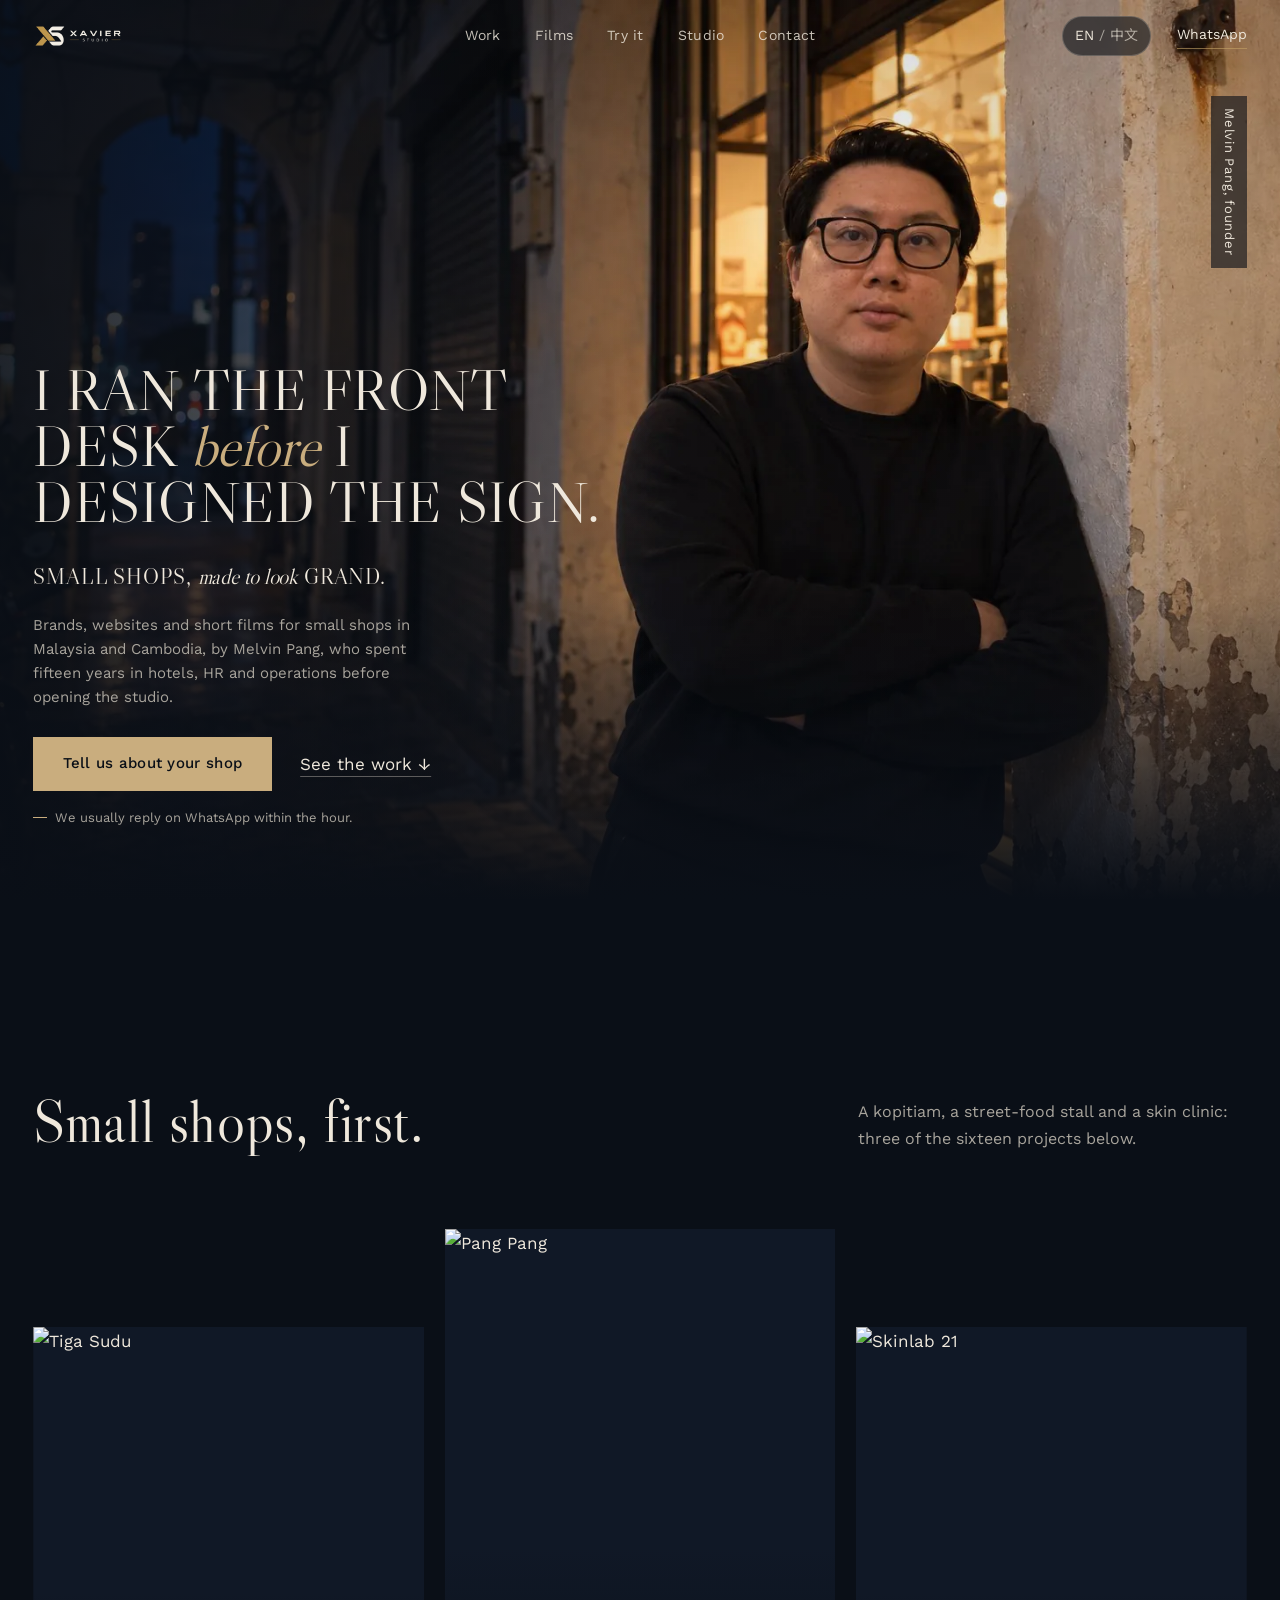
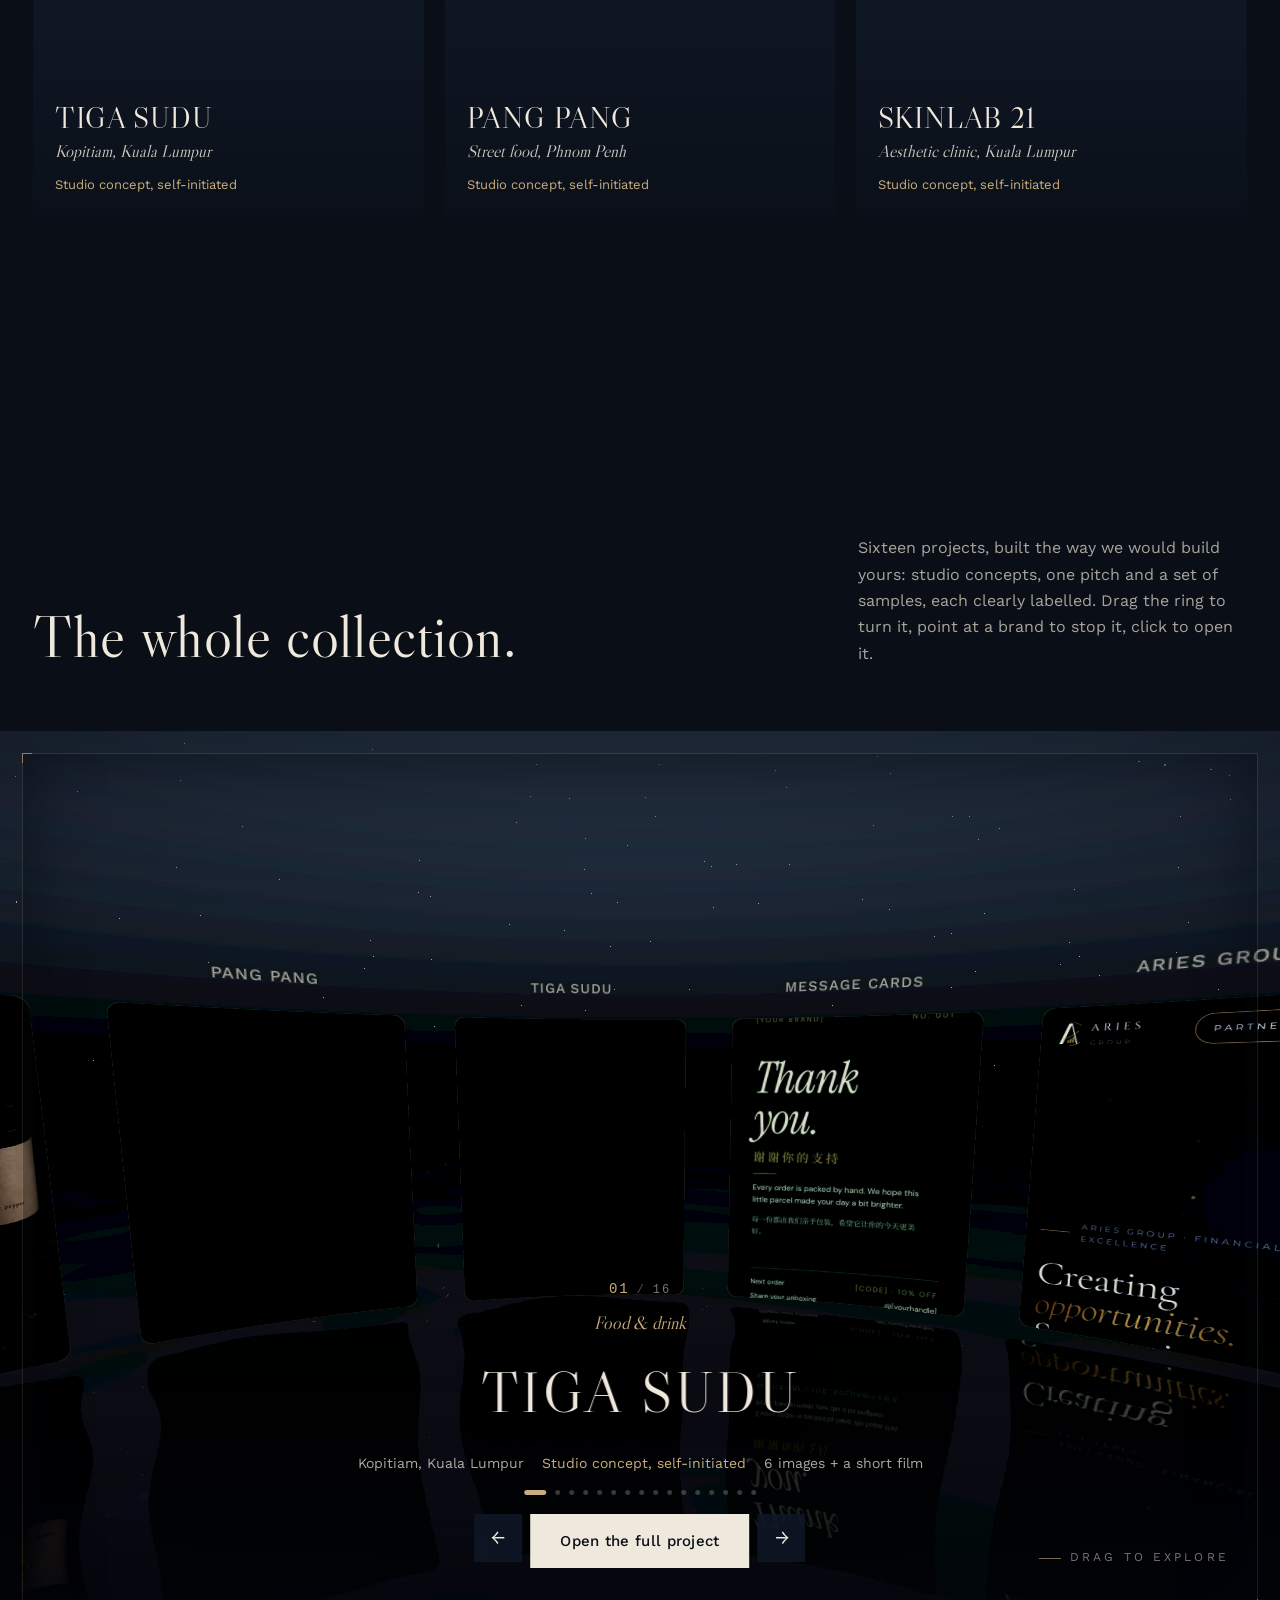
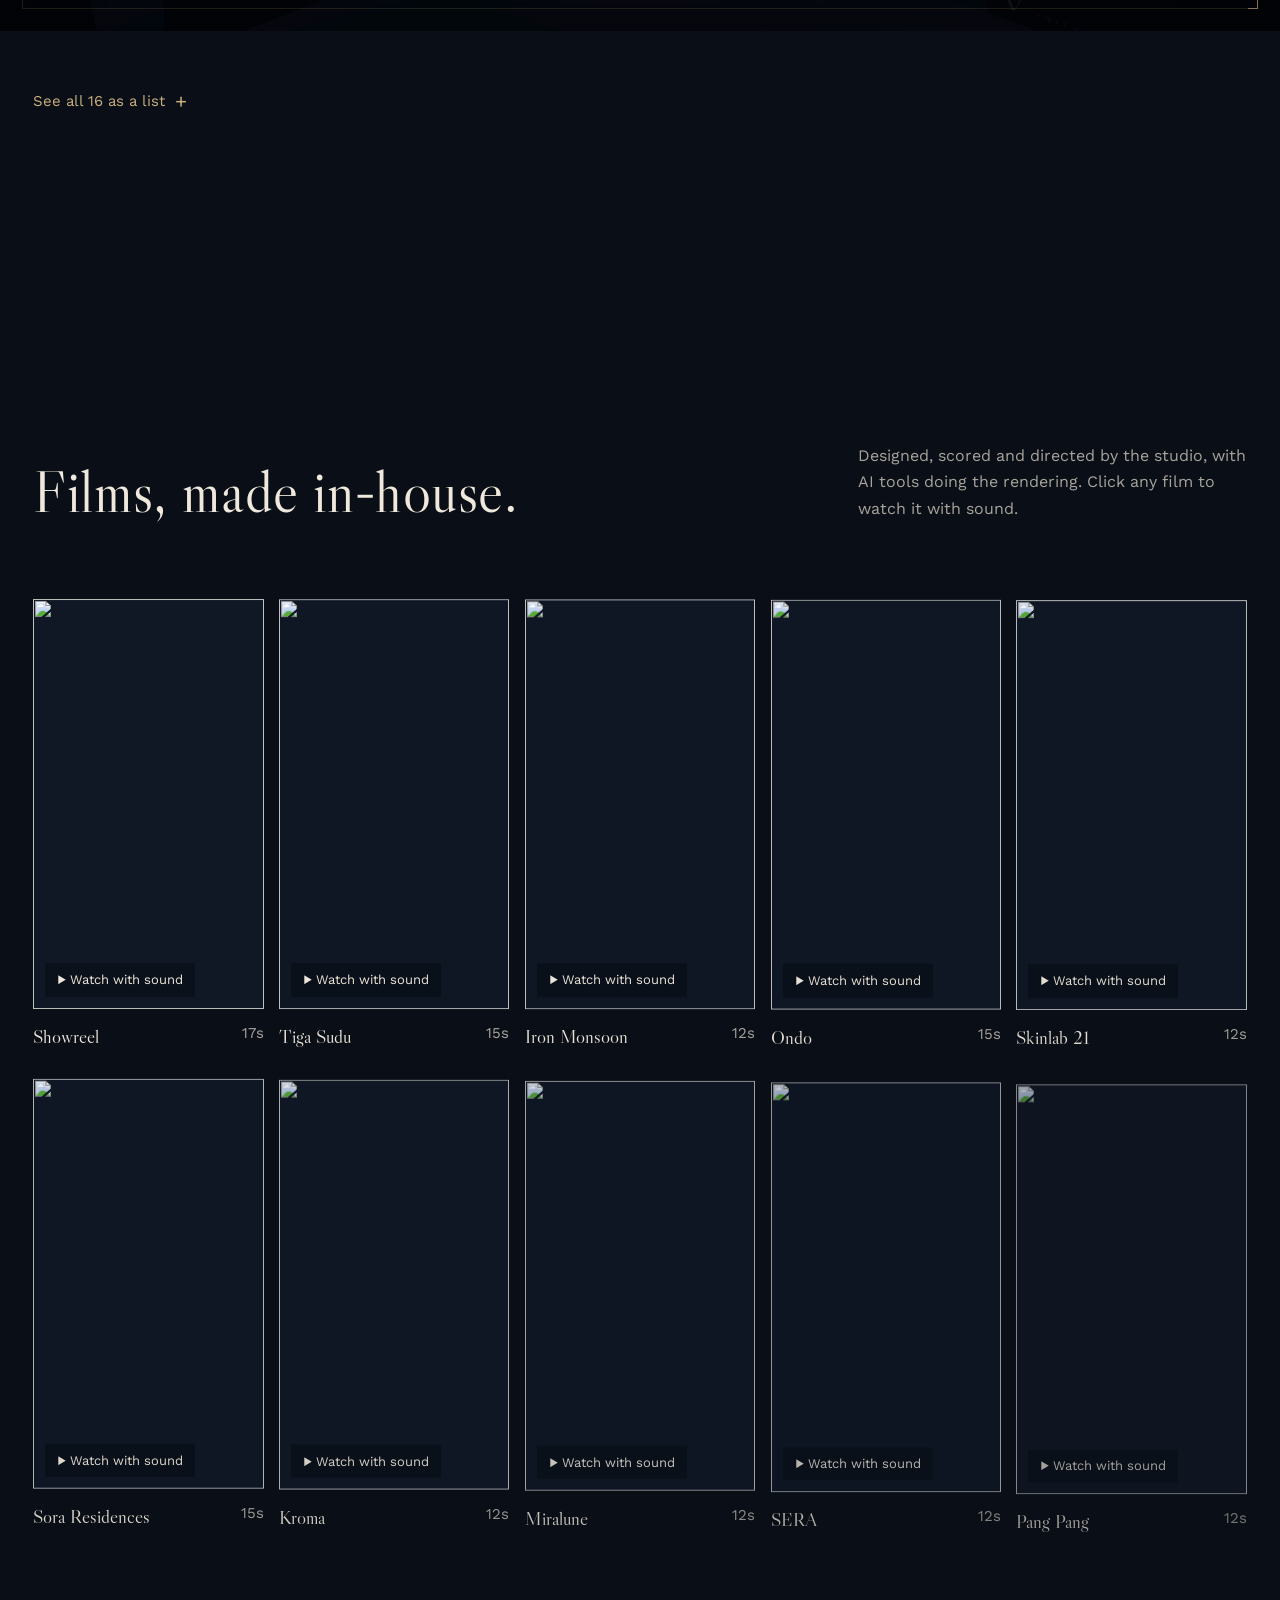
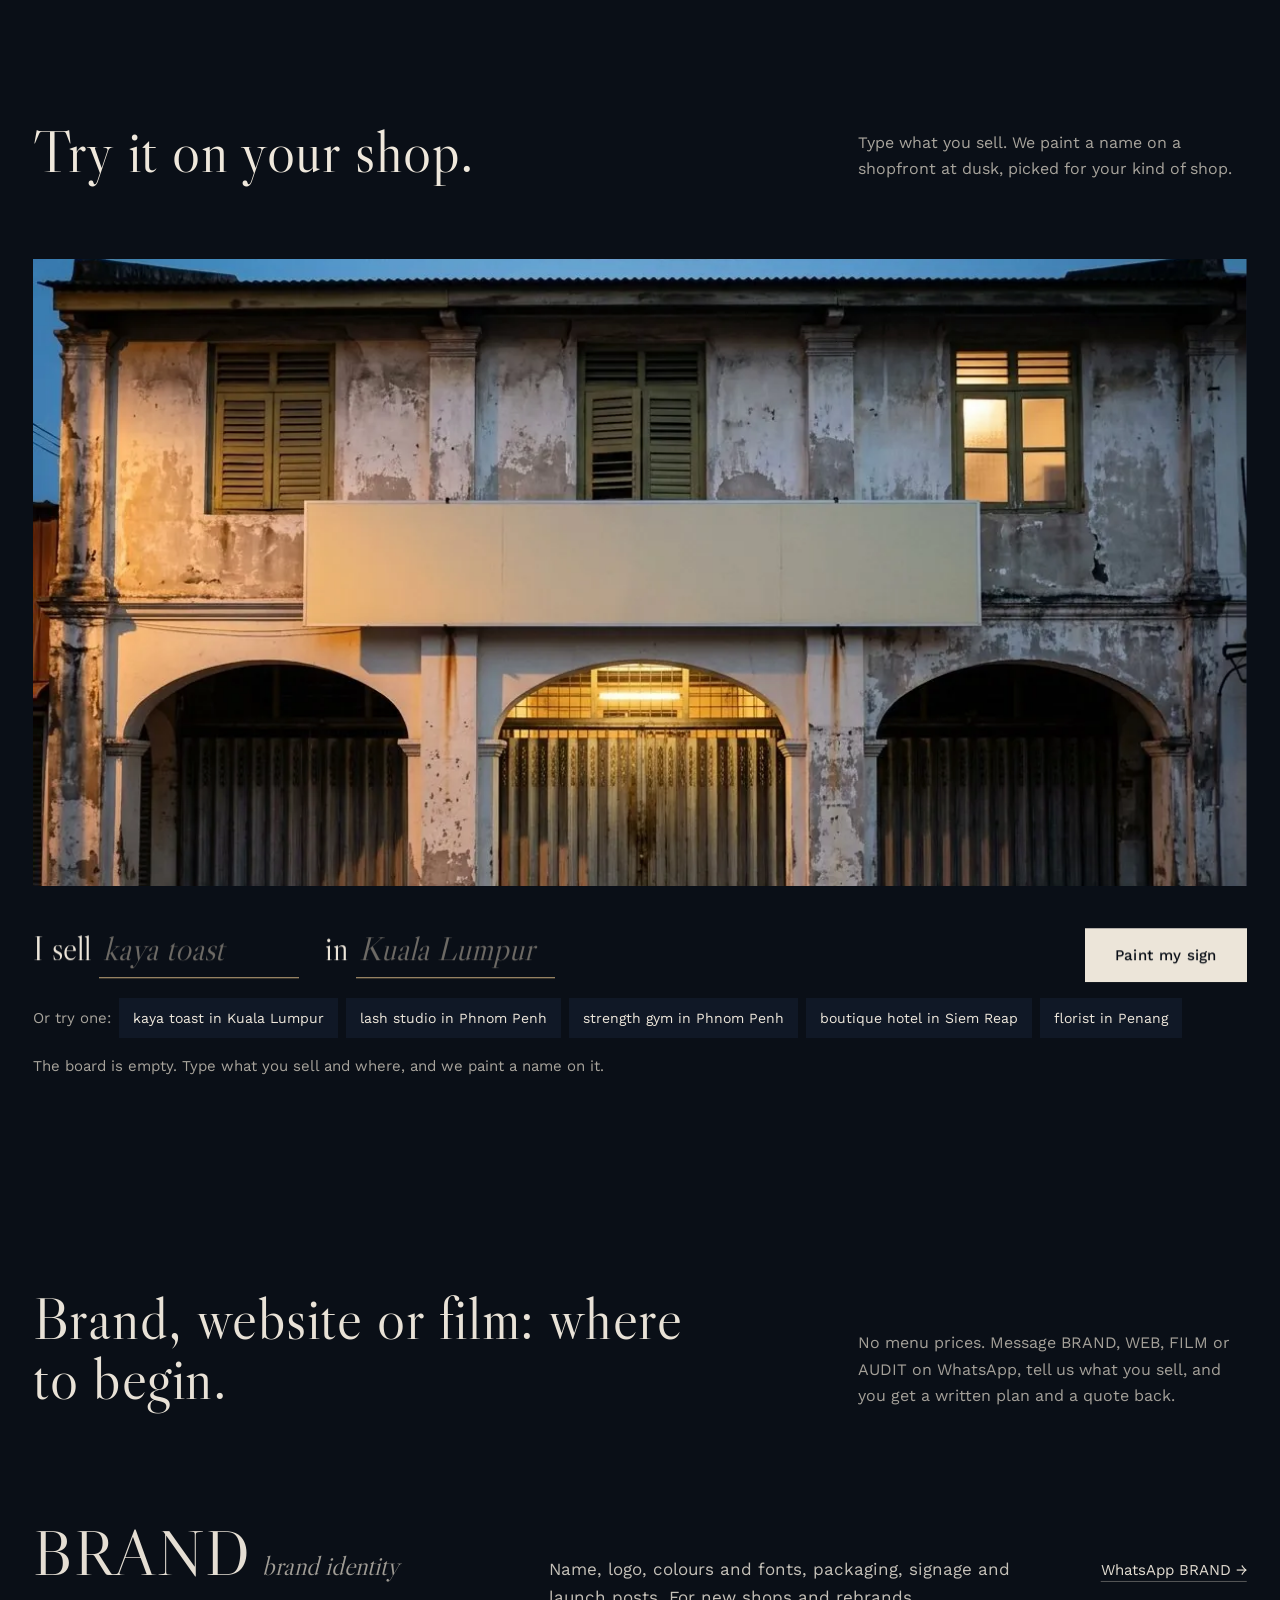
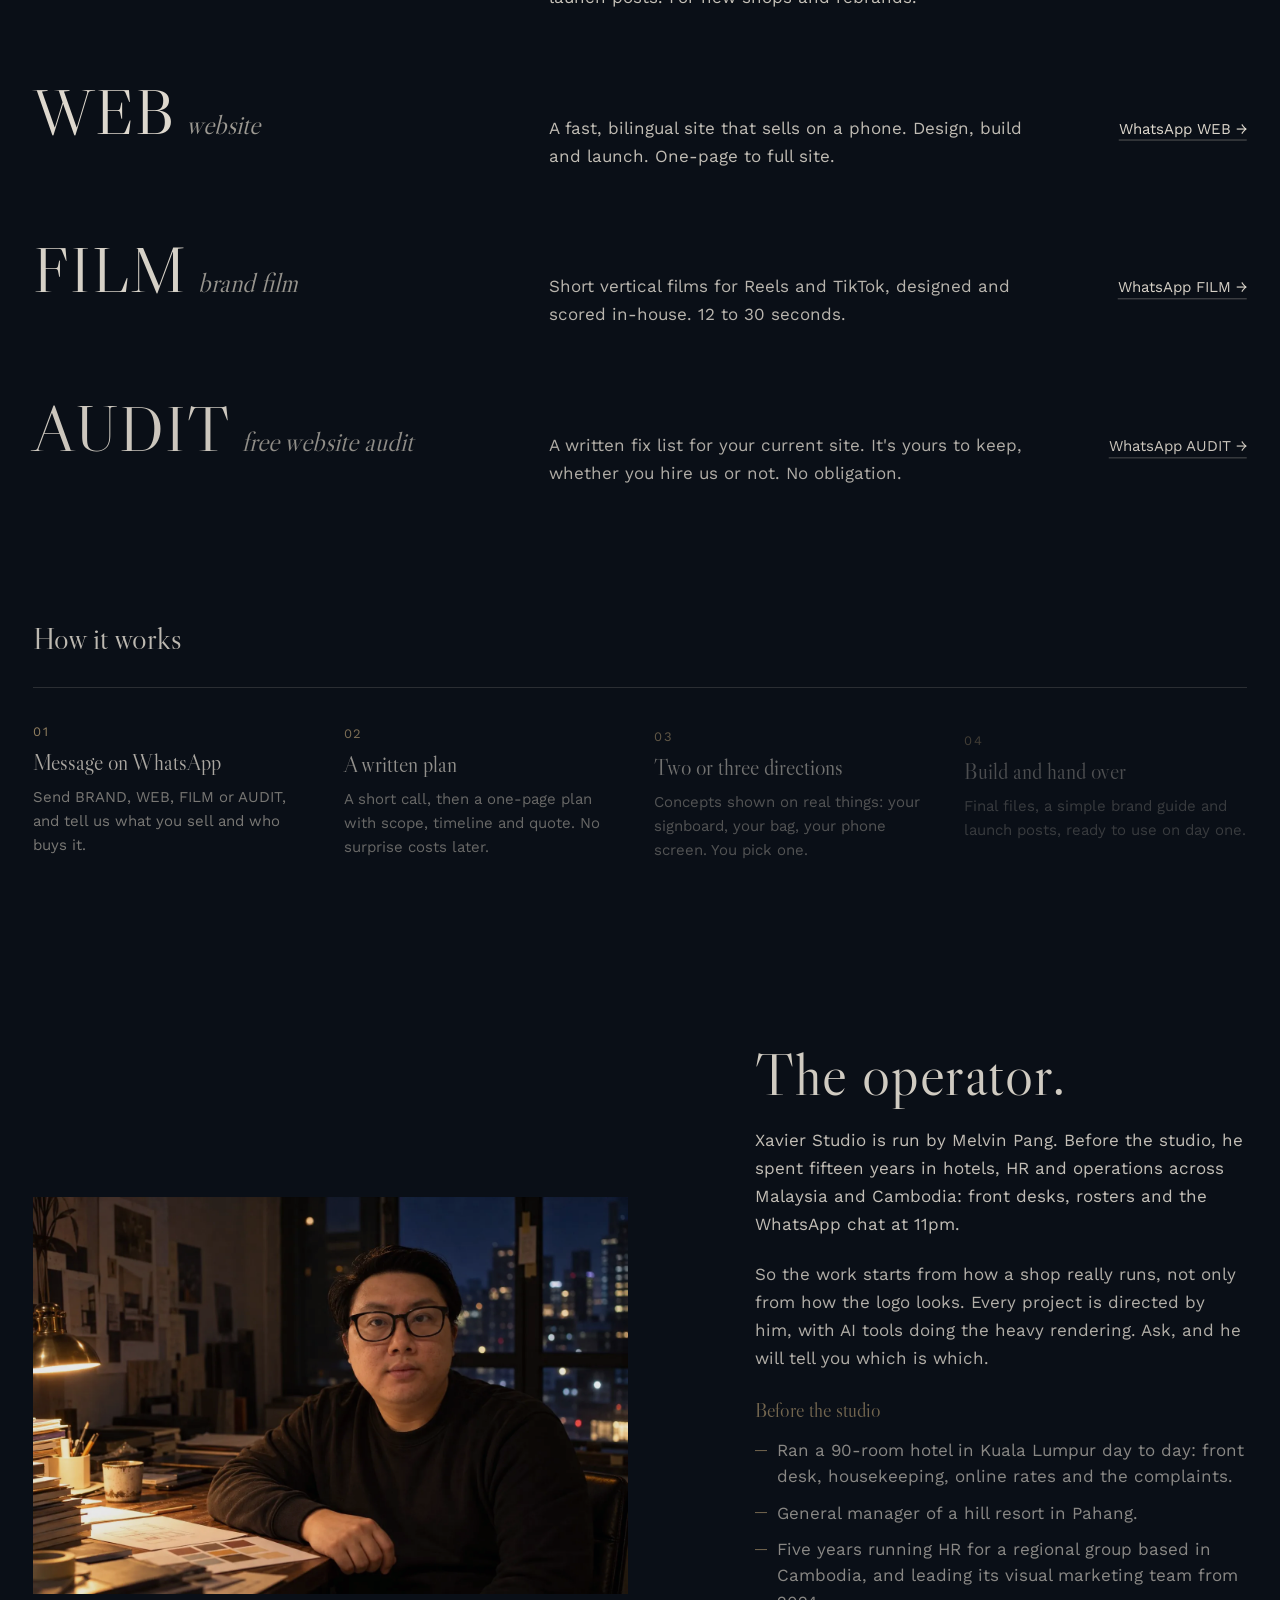
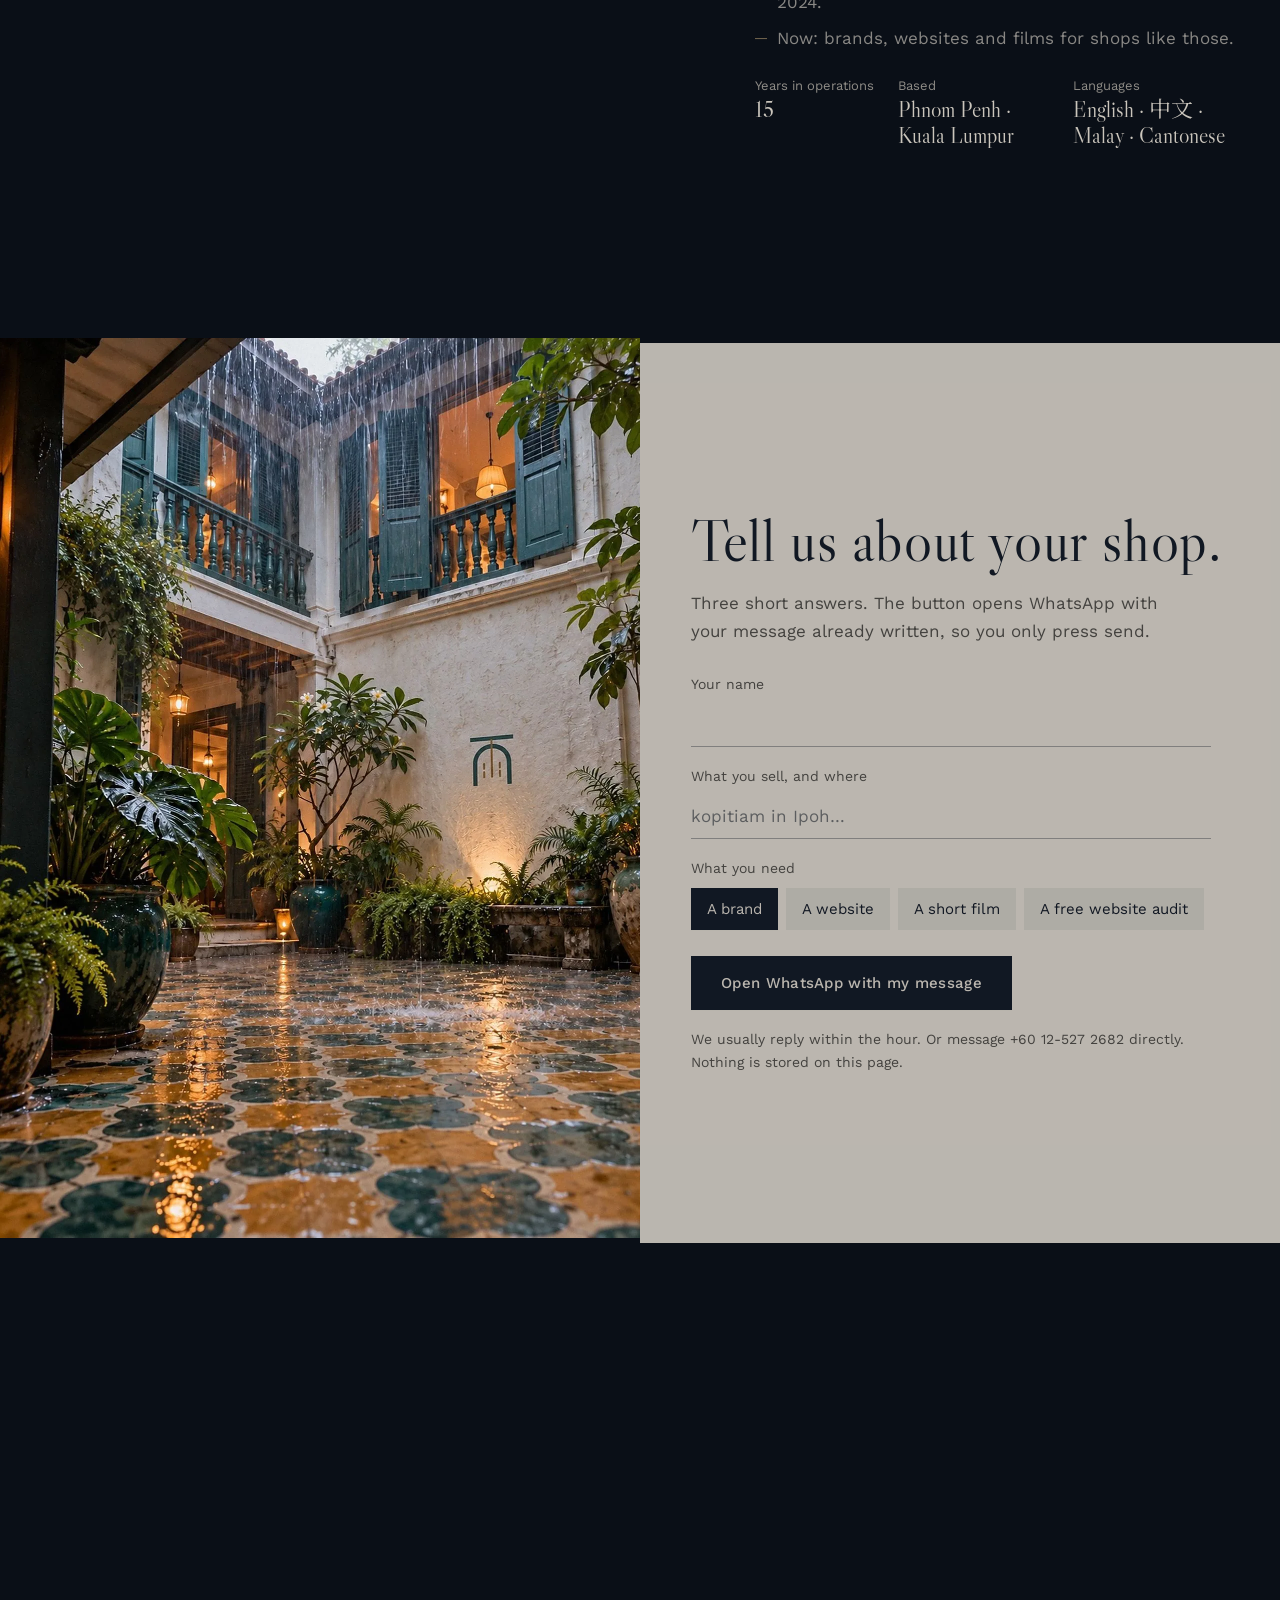
==== index.html @ b7db2dc1 "Site: pages, scripts, icons, plates, first 8 projects" ====
<!doctype html>
<html lang="en">
<head>
<meta charset="utf-8">
<meta name="viewport" content="width=device-width, initial-scale=1, viewport-fit=cover">
<title>Xavier Studio · Small-shop branding, KL &amp; Phnom Penh</title>
<meta name="description" content="Brands, websites and short films for small shops in Kuala Lumpur and Phnom Penh. English and 中文. WhatsApp us for a written plan and quote.">
<link rel="canonical" href="https://xavier-studio.github.io/">
<meta property="og:type" content="website">
<meta property="og:url" content="https://xavier-studio.github.io/">
<meta property="og:site_name" content="Xavier Studio">
<meta property="og:locale" content="en_GB">
<meta property="og:locale:alternate" content="zh_CN">
<meta property="og:title" content="Xavier Studio · Small shops, made to look grand">
<meta property="og:description" content="Brands, websites and short films for small shops in Malaysia and Cambodia. 为马来西亚和柬埔寨小店做品牌、网站和短片。">
<meta property="og:image" content="https://xavier-studio.github.io/assets/og.jpg">
<meta property="og:image:width" content="1200">
<meta property="og:image:height" content="630">
<meta property="og:image:alt" content="Melvin Pang at a shophouse at dusk: I ran the front desk before I designed the sign.">
<meta name="twitter:card" content="summary_large_image">
<meta name="twitter:title" content="Xavier Studio · Small shops, made to look grand">
<meta name="twitter:description" content="Brands, websites and short films for small shops in Malaysia and Cambodia. 为马来西亚和柬埔寨小店做品牌、网站和短片。">
<meta name="twitter:image" content="https://xavier-studio.github.io/assets/og.jpg">
<meta name="theme-color" content="#0A0F17">
<link rel="icon" type="image/png" sizes="32x32" href="assets/favicon-32.png">
<link rel="icon" type="image/png" sizes="192x192" href="assets/icon-192.png">
<link rel="apple-touch-icon" href="assets/apple-touch-icon.png">
<link rel="manifest" href="site.webmanifest">
<script type="application/ld+json">{"@context":"https://schema.org","@type":"ProfessionalService","name":"Xavier Studio","url":"https://xavier-studio.github.io/","image":"https://xavier-studio.github.io/assets/og.jpg","logo":"https://xavier-studio.github.io/assets/icon-512.png","description":"Brands, websites and short films for small shops in Malaysia and Cambodia.","telephone":"+60125272682","address":{"@type":"PostalAddress","addressLocality":"Phnom Penh","addressCountry":"KH"},"areaServed":[{"@type":"City","name":"Kuala Lumpur"},{"@type":"City","name":"Phnom Penh"},{"@type":"Country","name":"Malaysia"},{"@type":"Country","name":"Cambodia"}],"founder":{"@type":"Person","name":"Melvin Pang"},"contactPoint":{"@type":"ContactPoint","contactType":"sales","telephone":"+60125272682","url":"https://wa.me/60125272682","availableLanguage":["en","zh-Hans","ms","yue"]},"knowsAbout":["Brand identity","Website design","Brand films"]}</script>
<link rel="preconnect" href="https://fonts.googleapis.com"><link rel="preconnect" href="https://fonts.gstatic.com" crossorigin>
<link href="https://fonts.googleapis.com/css2?family=Libre+Caslon+Display:ital@0;1&family=Work+Sans:wght@400;500;600&family=Noto+Serif+SC:wght@500;600&family=Noto+Sans+SC:wght@400;500&display=swap" rel="stylesheet">
<link rel="stylesheet" href="site.css">
</head>
<body>

<header class="nav" id="nav">
  <a class="nav__logo" href="#top"><img src="assets/xs-horizontal-300.png" srcset="assets/xs-horizontal-300.png 300w, assets/xs-horizontal-600.png 600w" sizes="150px" alt="Xavier Studio" width="150" height="40"></a>
  <nav class="nav__links" aria-label="Main">
    <a href="#index" data-t="nav.work">Work</a><a href="#films" data-t="nav.films">Films</a><a href="#try" data-t="nav.try">Try it</a><a href="#studio" data-t="nav.studio">Studio</a><a href="#contact" data-t="nav.contact">Contact</a>
  </nav>
  <div class="nav__r"><button class="lang" id="lang" type="button" aria-label="EN / 中文: switch language, 切换语言"><span data-l="en">EN</span> / <span data-l="zh">中文</span></button><a class="nav__wa" href="https://wa.me/60125272682?text=BRAND" target="_blank" rel="noopener">WhatsApp</a><button class="nav__menu" id="menu" type="button" aria-expanded="false" aria-controls="mnav"><i aria-hidden="true"></i><span data-t="nav.menu">Menu</span></button></div>
</header>

<!-- phones: section menu -->
<div class="mnav" id="mnav" hidden>
  <nav class="mnav__in" aria-label="Sections">
  <div class="mnav__links">
    <a href="#index" data-t="nav.work">Work</a><a href="#films" data-t="nav.films">Films</a><a href="#try" data-t="nav.try">Try it</a><a href="#services" data-t="nav.services">Services</a><a href="#studio" data-t="nav.studio">Studio</a><a href="#contact" data-t="nav.contact">Contact</a>
  </div>
  <div class="mnav__foot"><a class="btn" href="https://wa.me/60125272682?text=BRAND" target="_blank" rel="noopener" data-t="nav.wa">Message on WhatsApp</a><p class="mnav__reply" data-t="c.reply">We usually reply on WhatsApp within the hour.</p></div>
  </nav>
</div>

<main class="page" id="page">
<!-- HERO -->
<section class="hero" id="top">
  <figure class="hero__portrait"><img src="assets/founder-night.webp" alt="Melvin Pang under a shophouse five-foot way at dusk" width="1536" height="1024" fetchpriority="high"></figure>
  <div class="hero__text">
    <h1 class="hero__h" data-th="hero.h">I RAN THE FRONT DESK <em>before</em> I DESIGNED THE SIGN.</h1>
    <p class="hero__sub" data-th="hero.sub">SMALL SHOPS, <em>made to look</em> GRAND.</p>
    <p class="hero__body" data-t="hero.body">Brands, websites and short films for small shops in Malaysia and Cambodia, by Melvin Pang, who spent fifteen years in hotels, HR and operations before opening the studio.</p>
    <div class="hero__act"><a class="btn" href="#contact" data-t="hero.cta">Tell us about your shop</a><a class="tl" href="#index" data-t="hero.work">See the work ↓</a></div>
    <p class="hero__reply" data-t="c.reply">We usually reply on WhatsApp within the hour.</p>
  </div>
  <p class="hero__cap" data-t="hero.cap">Melvin Pang, founder</p>
</section>

<!-- THREE OF SIXTEEN -->
<section class="three" id="three">
  <div class="sechead rv"><h2 class="h2" data-th="three.h">Small shops, first.</h2><p data-t="three.p">A kopitiam, a street-food stall and a skin clinic: three of the sixteen projects below.</p></div>
  <div class="three__row" id="three-row"></div>
</section>

<!-- THE INDEX -->
<section class="index" id="index">
  <div class="index__head"><h2 class="h2 rv" data-th="index.h">The whole collection.</h2><p class="rv" data-t="index.p">Sixteen projects, built the way we would build yours: studio concepts, one pitch and a set of samples, each clearly labelled. Drag the ring to turn it, point at a brand to stop it, click to open it.</p></div>
  <div class="hall" id="hall" tabindex="0" role="region" aria-roledescription="carousel" aria-label="The collection: a turning ring of all 16 brands. Drag to turn it, use the arrow keys, or open the list below.">
    <canvas id="hall-c"></canvas>
    <div class="hud">
      <div class="vignette"></div>
      <div class="frame"></div>
      <div class="focus" aria-live="polite">
        <div class="counter"><span class="num" id="focus-num">01</span><i>/</i><span class="total" id="focus-total">16</span></div>
        <div class="grp" id="focus-grp"></div>
        <div class="name" id="focus-name"></div>
        <div class="meta" id="focus-meta"></div>
        <div class="dots" id="focus-dots"></div>
        <div class="ctl"><button type="button" class="sq" id="f-prev" aria-label="Previous brand">&larr;</button><button type="button" class="btn" id="f-open" data-t="hall.open">Open the full project</button><button type="button" class="sq" id="f-next" aria-label="Next brand">&rarr;</button></div>
      </div>
      <div class="hint" data-t="hall.hint">Drag to explore</div>
      <div class="paused" data-t="hall.paused">Paused</div>
    </div>
  </div>
  <details class="index__list" id="index-list">
    <summary data-t="hall.list">See all 16 as a list</summary>
    <div class="index__body">
      <ol class="rows" id="rows"><li><a class="row" href="#tiga-sudu" data-i="0"><span class="row__no">01</span><span class="row__name">Tiga Sudu</span><span class="row__sector">Kopitiam, Kuala Lumpur</span><span class="row__label">Studio concept, self-initiated</span></a></li><li><a class="row" href="#pang-pang" data-i="1"><span class="row__no">02</span><span class="row__name">Pang Pang</span><span class="row__sector">Street food, Phnom Penh</span><span class="row__label">Studio concept, self-initiated</span></a></li><li><a class="row" href="#black-lot" data-i="2"><span class="row__no">03</span><span class="row__name">Black Lot</span><span class="row__sector">Kampot pepper, Cambodia</span><span class="row__label">Studio concept, self-initiated</span></a></li><li><a class="row" href="#skinlab-21" data-i="3"><span class="row__no">04</span><span class="row__name">Skinlab 21</span><span class="row__sector">Aesthetic clinic, Kuala Lumpur</span><span class="row__label">Studio concept, self-initiated</span></a></li><li><a class="row" href="#molar-co" data-i="4"><span class="row__no">05</span><span class="row__name">Molar &amp; Co.</span><span class="row__sector">Family dental clinic, Petaling Jaya</span><span class="row__label">Studio concept, self-initiated</span></a></li><li><a class="row" href="#miralune" data-i="5"><span class="row__no">06</span><span class="row__name">Miralune</span><span class="row__sector">Skincare, night ritual</span><span class="row__label">Studio concept, self-initiated</span></a></li><li><a class="row" href="#sera" data-i="6"><span class="row__no">07</span><span class="row__name">SERA</span><span class="row__sector">Sheet-mask skincare, Indonesia</span><span class="row__label">Studio concept, self-initiated</span></a></li><li><a class="row" href="#sora-residences" data-i="7"><span class="row__no">08</span><span class="row__name">Sora Residences</span><span class="row__sector">Residential tower, Phnom Penh</span><span class="row__label">Studio concept, self-initiated</span></a></li><li><a class="row" href="#rumah-hujan" data-i="8"><span class="row__no">09</span><span class="row__name">Rumah Hujan</span><span class="row__sector">Heritage hotel, Ipoh</span><span class="row__label">Studio concept, self-initiated</span></a></li><li><a class="row" href="#ondo" data-i="9"><span class="row__no">10</span><span class="row__name">Ondo</span><span class="row__sector">Bathhouse, Siem Reap</span><span class="row__label">Studio concept, self-initiated</span></a></li><li><a class="row" href="#shophouse-88" data-i="10"><span class="row__no">11</span><span class="row__name">Shophouse 88</span><span class="row__sector">Co-working, George Town, Penang</span><span class="row__label">Studio concept, self-initiated</span></a></li><li><a class="row" href="#iron-monsoon" data-i="11"><span class="row__no">12</span><span class="row__name">Iron Monsoon</span><span class="row__sector">Strength gym, Phnom Penh</span><span class="row__label">Studio concept, self-initiated</span></a></li><li><a class="row" href="#kroma" data-i="12"><span class="row__no">13</span><span class="row__name">Kroma</span><span class="row__sector">Fashion label, Phnom Penh</span><span class="row__label">Studio concept, self-initiated</span></a></li><li><a class="row" href="#waggle-co" data-i="13"><span class="row__no">14</span><span class="row__name">Waggle &amp; Co.</span><span class="row__sector">Pet grooming &amp; treats, Kuala Lumpur</span><span class="row__label">Studio concept, self-initiated</span></a></li><li><a class="row" href="#aries-group" data-i="14"><span class="row__no">15</span><span class="row__name">Aries Group</span><span class="row__sector">Website, funding &amp; NGO group</span><span class="row__label">Pitch concept, not commissioned</span></a></li><li><a class="row" href="#message-cards" data-i="15"><span class="row__no">16</span><span class="row__name">Message cards</span><span class="row__sector">Print, bilingual 4R cards</span><span class="row__label">Studio samples</span></a></li></ol>
      <div class="travel" id="travel" aria-hidden="true"><img src="assets/work/tiga-sudu/cover.webp" alt="" id="travel-img" width="800" height="1000" loading="lazy"></div>
    </div>
  </details>
</section>

<!-- FILMS -->
<section class="films" id="films">
  <div class="sechead rv"><h2 class="h2" data-th="films.h">Films, made in‑house.</h2><p data-t="films.p">Designed, scored and directed by the studio, with AI tools doing the rendering. Click any film to watch it with sound.</p></div>
  <div class="reel" id="reel"></div>
</section>

<!-- TRY IT -->
<section class="try" id="try">
  <div class="sechead rv"><h2 class="h2" data-th="try.h">Try it on your shop.</h2><p data-t="try.p">Type what you sell. We paint a name on a shopfront at dusk, picked for your kind of shop.</p></div>
  <figure class="try__stage rv" id="stage"></figure>
  <form class="try__form rv" id="tryform" autocomplete="off">
    <label><span data-t="try.s1">I sell</span> <input id="what" maxlength="40"></label>
    <label><span data-t="try.s2">in</span> <input id="where" maxlength="28"></label>
    <button class="btn" type="submit" data-t="try.btn">Paint my sign</button>
  </form>
  <p class="try__ex" id="tryex"></p>
  <p class="try__note" id="trynote"></p>
  <p class="try__as" id="tryas" hidden></p>
  <p class="try__send"><a class="btn" id="trywa" href="https://wa.me/60125272682?text=BRAND" target="_blank" rel="noopener" hidden>Send this sketch to Melvin on WhatsApp</a></p>
</section>

<!-- SERVICES -->
<section class="services" id="services">
  <div class="sechead rv"><h2 class="h2" data-th="svc.h">Brand, website or film: where to begin.</h2><p data-t="svc.p">No menu prices. Message BRAND, WEB, FILM or AUDIT on WhatsApp, tell us what you sell, and you get a written plan and a quote back.</p></div>
  <ol class="svc" id="svc"><li><span class="svc__k">BRAND<em>brand identity</em></span><span class="svc__d">Name, logo, colours and fonts, packaging, signage and launch posts. For new shops and rebrands.</span><a class="svc__a tl" href="https://wa.me/60125272682?text=BRAND" target="_blank" rel="noopener">WhatsApp BRAND →</a></li><li><span class="svc__k">WEB<em>website</em></span><span class="svc__d">A fast, bilingual site that sells on a phone. Design, build and launch. One-page to full site.</span><a class="svc__a tl" href="https://wa.me/60125272682?text=WEB" target="_blank" rel="noopener">WhatsApp WEB →</a></li><li><span class="svc__k">FILM<em>brand film</em></span><span class="svc__d">Short vertical films for Reels and TikTok, designed and scored in-house. 12 to 30 seconds.</span><a class="svc__a tl" href="https://wa.me/60125272682?text=FILM" target="_blank" rel="noopener">WhatsApp FILM →</a></li><li><span class="svc__k">AUDIT<em>free website audit</em></span><span class="svc__d">A written fix list for your current site. It's yours to keep, whether you hire us or not. No obligation.</span><a class="svc__a tl" href="https://wa.me/60125272682?text=AUDIT" target="_blank" rel="noopener">WhatsApp AUDIT →</a></li></ol>
  <div class="how"><h3 class="how__h rv" data-t="svc.how">How it works</h3><ol class="how__steps" id="how"><li><span class="how__n">01</span><b>Message on WhatsApp</b><span>Send BRAND, WEB, FILM or AUDIT, and tell us what you sell and who buys it.</span></li><li><span class="how__n">02</span><b>A written plan</b><span>A short call, then a one-page plan with scope, timeline and quote. No surprise costs later.</span></li><li><span class="how__n">03</span><b>Two or three directions</b><span>Concepts shown on real things: your signboard, your bag, your phone screen. You pick one.</span></li><li><span class="how__n">04</span><b>Build and hand over</b><span>Final files, a simple brand guide and launch posts, ready to use on day one.</span></li></ol></div>
</section>

<!-- STUDIO -->
<section class="studio" id="studio">
  <figure class="studio__img rv"><img src="assets/founder-studio.webp" alt="Melvin Pang at his desk at night, with sign sketches and colour swatches" width="1536" height="1024" loading="lazy"></figure>
  <div class="studio__text">
    <h2 class="h2 rv" data-th="studio.h">The operator.</h2>
    <p class="rv" data-t="studio.p1">Xavier Studio is run by Melvin Pang. Before the studio, he spent fifteen years in hotels, HR and operations across Malaysia and Cambodia: front desks, rosters and the WhatsApp chat at 11pm.</p>
    <p class="rv" data-t="studio.p2">So the work starts from how a shop really runs, not only from how the logo looks. Every project is directed by him, with AI tools doing the heavy rendering. Ask, and he will tell you which is which.</p>
    <div class="about rv"><p class="about__h" data-t="studio.bh">Before the studio</p><ul class="about__list"><li data-t="studio.b1">Ran a 90-room hotel in Kuala Lumpur day to day: front desk, housekeeping, online rates and the complaints.</li><li data-t="studio.b2">General manager of a hill resort in Pahang.</li><li data-t="studio.b3">Five years running HR for a regional group based in Cambodia, and leading its visual marketing team from 2024.</li><li data-t="studio.b4">Now: brands, websites and films for shops like those.</li></ul></div>
    <dl class="ledger rv"><div><dt data-t="studio.k1">Years in operations</dt><dd data-t="studio.v1">15</dd></div><div><dt data-t="studio.k2">Based</dt><dd data-t="studio.v2">Phnom Penh · Kuala Lumpur</dd></div><div><dt data-t="studio.k3">Languages</dt><dd data-t="studio.v3">English · 中文 · Malay · Cantonese</dd></div></dl>
  </div>
</section>

<!-- CONTACT -->
<section class="contact" id="contact">
  <img class="contact__img" src="assets/photos/rumah-hujan-3.webp" alt="Rain falling into a shophouse air-well, from the Rumah Hujan concept" width="1440" height="1799" loading="lazy">
  <div class="contact__card rv">
    <h2 class="h2" data-th="c.h">Tell us about your shop.</h2>
    <p data-t="c.p">Three short answers. The button opens WhatsApp with your message already written, so you only press send.</p>
    <form class="cform" id="cform" autocomplete="on">
      <label><span data-t="c.name">Your name</span><input id="c-name" name="name" maxlength="60"></label>
      <label><span data-t="c.what">What you sell, and where</span><input id="c-what" name="what" maxlength="100"></label>
      <fieldset class="cform__need"><legend data-t="c.need">What you need</legend>
        <label><input type="radio" name="need" value="BRAND" checked><span data-t="c.n1">A brand</span></label>
        <label><input type="radio" name="need" value="WEB"><span data-t="c.n2">A website</span></label>
        <label><input type="radio" name="need" value="FILM"><span data-t="c.n3">A short film</span></label>
        <label><input type="radio" name="need" value="AUDIT"><span data-t="c.n4">A free website audit</span></label>
      </fieldset>
      <a class="btn" id="c-send" href="https://wa.me/60125272682?text=BRAND" target="_blank" rel="noopener" data-t="c.btn">Open WhatsApp with my message</a>
      <p class="cform__note" data-t="c.note">We usually reply within the hour. Or message +60 12‑527 2682 directly. Nothing is stored on this page.</p>
    </form>
  </div>
</section>
</main>

<!-- FOOTER: the page lifts like a curtain -->
<footer class="foot" id="foot">
  <div class="foot__cols">
    <div><p class="foot__h" data-t="f.c1">Talk to us</p><p><a class="nowrap" href="https://wa.me/60125272682" target="_blank" rel="noopener">WhatsApp +60 12-527 2682</a></p></div>
    <div><p class="foot__h" data-t="f.c2">Studio</p><p data-t="studio.v2">Phnom Penh · Kuala Lumpur</p></div>
    <div><p class="foot__h" data-t="f.c3">On this page</p><p><a href="#index" data-t="nav.work">Work</a> · <a href="#films" data-t="nav.films">Films</a> · <a href="#try" data-t="nav.try">Try it</a> · <a href="#studio" data-t="nav.studio">Studio</a> · <a href="#services" data-t="nav.services">Services</a> · <a href="#contact" data-t="nav.contact">Contact</a></p></div>
    <div><p class="foot__h" data-t="f.c4">A note on AI</p><p data-t="f.ai">Brands shown are studio concepts, one pitch that was not commissioned, and samples, each labelled. Photos and films are made with AI tools and directed by Melvin.</p></div>
  </div>
  <p class="foot__word" id="footword" aria-hidden="true"><span>XAVIER</span> <em>studio</em></p>
  <p class="foot__legal">© 2026 Xavier Studio</p>
</footer>

<div class="viewer" id="viewer" role="dialog" aria-modal="true" aria-labelledby="v-name" hidden>
  <div class="viewer__head" aria-hidden="true"><span id="vh-pos"></span><b id="vh-name"></b><span id="vh-label"></span></div>
  <div class="viewer__info">
    <button class="viewer__close" id="v-close" type="button" aria-label="Close">×</button>
    <p class="viewer__pos" id="v-pos"></p>
    <h3 class="viewer__name" id="v-name"></h3>
    <p class="viewer__sector" id="v-sector"></p>
    <p class="viewer__label" id="v-label"></p>
    <p class="viewer__blurb" id="v-blurb"></p>
    <p class="viewer__madeh" data-t="v.made">What we made</p>
    <ul class="viewer__made" id="v-made"></ul>
    <a class="btn" id="v-cta" href="https://wa.me/60125272682?text=BRAND" target="_blank" rel="noopener" data-t="v.cta">Want one like this? WhatsApp us</a>
    <div class="viewer__nav"><button type="button" id="v-prev"><span aria-hidden="true">←</span> <span data-t="v.prev">Previous</span></button><button type="button" id="v-next"><span data-t="v.next">Next</span> <span aria-hidden="true">→</span></button></div>
  </div>
  <div class="viewer__media" id="v-media" tabindex="0" aria-label="Project images"></div>
</div>

<div class="player" id="player" role="dialog" aria-modal="true" aria-label="Film" hidden><button type="button" id="pclose" aria-label="Close">×</button><video id="pvideo" controls playsinline></video></div>

<script src="vendor/anime.min.js"></script>
<script src="data.js"></script>
<script src="banks.js"></script>
<script src="marks.js"></script>
<script src="i18n.js"></script>
<script src="site.js"></script>
<script>
  /* Mirror Hall needs WebGL; without it the list opens instead. */
  (function () { var ok = false; try { var c = document.createElement('canvas'); ok = !!(window.WebGLRenderingContext && (c.getContext('webgl') || c.getContext('experimental-webgl'))); } catch (e) {}
    if (ok) document.documentElement.classList.add('webgl'); else document.getElementById('index-list').open = true; })();
</script>
<script type="module">
  /* Mirror Hall loads only as the visitor nears the collection (keeps the first screen light). */
  const hall = document.getElementById('hall'); let go = false
  const load = () => { if (go || !document.documentElement.classList.contains('webgl')) return; go = true; import('./hall.bundle.js') }
  if ('IntersectionObserver' in window) new IntersectionObserver((e, o) => { if (e.some(x => x.isIntersecting)) { o.disconnect(); load() } }, { rootMargin: '900px 0px' }).observe(hall); else load()
  if (location.hash === '#index') load()
</script>
</body>
</html>
---- site.css ----
/* Xavier Studio · Night Editorial. One dark field, lit photographs, a high-contrast Caslon set in capitals with
   one italic phrase, a quiet sans. Square corners, no rules, no glass. Fonts from the GetLayers font library
   (libre-caslon-display + general-sans). Motion: Anime.js, slow. */
:root{
  --night:#0A0F17; --night-2:#101826; --ivory:#EFE8DC; --mute:#A8A49C; --gold:#C9AD7E; --gold-ink:#0A0F17;
  --serif:'Libre Caslon Display','Noto Serif SC',ui-serif,Georgia,serif;
  --sans:'Work Sans','Noto Sans SC',ui-sans-serif,system-ui,sans-serif;
  --m:clamp(18px,2.6vw,40px); --sec:clamp(130px,15vw,220px);
  --ease:cubic-bezier(.22,.61,.36,1);
}
*{box-sizing:border-box;margin:0;padding:0}
html{scroll-behavior:smooth}
body{background:var(--night);color:var(--ivory);font-family:var(--sans);font-size:17px;line-height:1.65;-webkit-font-smoothing:antialiased;overflow-x:hidden}
img,video{display:block;max-width:100%}
a{color:inherit;text-decoration:none}
button,input{font:inherit;color:inherit;background:none;border:0}
button{cursor:pointer}
:focus-visible{outline:1px solid var(--gold);outline-offset:4px}
em{font-style:italic;text-transform:none;letter-spacing:-.01em}
.h2{font-family:var(--serif);font-weight:400;font-size:clamp(38px,4.6vw,74px);line-height:1.02;letter-spacing:.01em}
.btn{display:inline-flex;align-items:center;justify-content:center;min-height:54px;padding:0 30px;background:var(--ivory);color:var(--night);font-size:15px;font-weight:500;letter-spacing:.02em;transition:background-color .4s var(--ease)}
.btn:hover{background:var(--gold)}
.tl{display:inline-block;color:var(--ivory);text-decoration:underline;text-decoration-color:rgba(239,232,220,.35);text-underline-offset:6px;text-decoration-thickness:1px;transition:text-decoration-color .4s}
.tl:hover{text-decoration-color:var(--gold)}

/* nav: tiny, like a house of jewellery */
.nav{position:fixed;inset:0 0 auto;z-index:20;display:grid;grid-template-columns:1fr auto 1fr;align-items:center;height:72px;padding:0 var(--m);transition:background-color .6s var(--ease)}
.nav.solid{background:rgba(10,15,23,.94)}
.nav__logo img{height:24px;width:auto}
.nav__links{display:flex;gap:34px;font-size:14px;letter-spacing:.02em}
.nav__links a{opacity:.82;transition:opacity .3s}.nav__links a:hover{opacity:1}
.nav__r{display:flex;justify-content:flex-end;gap:26px;font-size:14px;align-items:center}
.lang{color:var(--mute)}.lang .on{color:var(--ivory)}
.nav__wa{border-bottom:1px solid rgba(196,162,102,.6);padding-bottom:2px}

/* hero */
.hero{position:relative;height:100svh;min-height:680px;overflow:hidden;background:var(--night)}
.hero__portrait{position:absolute;inset:0}
.hero__portrait img{width:100%;height:100%;object-fit:cover;object-position:68% 28%}
.hero__portrait::after{content:'';position:absolute;inset:0;background:
  linear-gradient(90deg,rgba(10,15,23,.88) 0%,rgba(10,15,23,.55) 30%,rgba(10,15,23,0) 52%),
  linear-gradient(0deg,var(--night) 0%,rgba(10,15,23,0) 34%),
  radial-gradient(80% 70% at 62% 30%,rgba(10,15,23,0),rgba(10,15,23,.35))}
.hero__text{position:absolute;left:var(--m);bottom:clamp(40px,8svh,96px);width:min(860px,64vw);z-index:2}
.hero__h{font-family:var(--serif);font-weight:400;font-size:clamp(38px,4.4vw,72px);line-height:1;letter-spacing:.005em}
.hero__h em{color:var(--gold)}
.hero__sub{font-family:var(--serif);font-size:clamp(20px,1.7vw,28px);letter-spacing:.04em;margin-top:28px}
.hero__body{max-width:44ch;margin-top:18px;font-size:15px;line-height:1.6;color:var(--mute)}
.hero__card{position:absolute;right:var(--m);bottom:clamp(40px,8svh,96px);z-index:2;display:grid;grid-template-columns:76px auto;gap:14px;align-items:center;padding:10px 20px 10px 10px;background:var(--ivory);color:var(--night);transition:transform .6s var(--ease)}
.hero__card:hover{transform:translateY(-4px)}
.hero__card img{width:76px;height:94px;object-fit:cover}
.hero__card b{display:block;font-family:var(--serif);font-weight:400;font-size:20px;line-height:1.1}
.hero__card i{display:block;font-size:13px;color:#5A5650;font-style:normal}
.hero__card small{display:block;font-size:13px;margin-top:6px;color:#8A6B32}
.hero__cap{position:absolute;right:var(--m);top:96px;font-size:13px;color:var(--mute);writing-mode:vertical-rl;letter-spacing:.06em;z-index:2}

/* statement */
.statement{padding:var(--sec) var(--m) 0;display:grid;grid-template-columns:repeat(12,1fr)}
.statement__p{grid-column:3/11;font-family:var(--serif);font-size:clamp(26px,2.5vw,40px);line-height:1.3;text-align:center;text-wrap:balance}

.sechead{display:grid;grid-template-columns:repeat(12,1fr);gap:24px;padding:0 var(--m);margin-bottom:clamp(48px,6vw,88px);align-items:end}
.sechead .h2{grid-column:1/8}
.sechead p{grid-column:9/13;color:var(--mute);font-size:16px;max-width:40ch}

/* collection: a staggered three-column catalogue */
.collection{padding-top:var(--sec)}
.grid{display:grid;grid-template-columns:repeat(3,1fr);gap:clamp(60px,6vw,96px) clamp(20px,2.4vw,40px);padding:0 var(--m)}
.piece:nth-child(3n+2){margin-top:clamp(80px,9vw,150px)}
.piece:nth-child(3n+3){margin-top:clamp(30px,4vw,60px)}
.piece__img{aspect-ratio:4/5;overflow:hidden;background:var(--night-2)}
.piece__img img{width:100%;height:100%;object-fit:cover;transition:transform 1.4s var(--ease),filter 1.4s var(--ease);filter:brightness(.92)}
.piece:hover .piece__img img{transform:scale(1.04);filter:brightness(1)}
.piece__cap{padding-top:18px;display:grid;grid-template-columns:1fr auto;gap:2px 16px;align-items:baseline}
.piece__name{font-family:var(--serif);font-size:clamp(22px,1.8vw,30px);line-height:1.1;letter-spacing:.03em}
.piece__no{font-family:var(--serif);font-style:italic;color:var(--mute);font-size:16px}
.piece__sector{grid-column:1/-1;font-family:var(--serif);font-style:italic;color:var(--ivory);opacity:.8;font-size:17px}
.piece__label{grid-column:1/-1;font-size:13px;color:var(--gold);margin-top:6px}

/* films: a dark reel of loops */
.films{padding-top:var(--sec)}
.reel{display:grid;grid-template-columns:repeat(5,1fr);gap:clamp(10px,1.2vw,18px);padding:0 var(--m)}
.film{text-align:left}
.film__v{display:block;position:relative;aspect-ratio:9/16;overflow:hidden;background:var(--night-2)}
.film__v video{position:absolute;inset:0;width:100%;height:100%;object-fit:cover;filter:brightness(.9);transition:filter .8s var(--ease),transform 1.4s var(--ease)}
.film:hover video{filter:brightness(1.05);transform:scale(1.03)}
.film__c{display:flex;justify-content:space-between;padding-top:12px;font-family:var(--serif);font-size:18px}
.film__c i{color:var(--mute);font-size:15px}
.film:nth-child(n+6){margin-top:8px}

/* try it: one real shopfront */
.try{padding-top:var(--sec)}
.try__stage{margin:0 var(--m);aspect-ratio:1200/620;overflow:hidden;background:var(--night-2)}
.try__stage>svg{width:100%;height:100%;display:block}
.try__form{display:flex;flex-wrap:wrap;align-items:baseline;gap:14px 26px;padding:36px var(--m) 0;font-family:var(--serif);font-size:clamp(28px,2.6vw,42px)}
.try__form input{font:inherit;color:var(--ivory);border-bottom:1px solid var(--gold);width:9.5ch;padding:0 .1em;outline:none}
.try__form input::placeholder{color:#6F6C67;font-style:italic}
.try__form .btn{font-family:var(--sans);margin-left:auto}
.try__note{padding:16px var(--m) 0;color:var(--mute);font-size:15px}

/* services */
.services{padding-top:var(--sec)}
.svc{list-style:none;padding:0 var(--m)}
.svc li{display:grid;grid-template-columns:repeat(12,1fr);gap:24px;padding:34px 0;align-items:baseline}

.svc__k{grid-column:1/6;font-family:var(--serif);font-size:clamp(44px,5vw,84px);line-height:1;letter-spacing:.02em}
.svc__k em{font-size:.42em;color:var(--mute);margin-left:.4em;letter-spacing:0}
.svc__d{grid-column:6/11;color:var(--ivory);opacity:.86}
.svc__a{grid-column:11/13;text-align:right;font-size:15px}

/* studio */
.studio{display:grid;grid-template-columns:repeat(12,1fr);gap:24px;padding:var(--sec) var(--m) 0;align-items:center}
.studio__img{grid-column:1/7;aspect-ratio:3/2;overflow:hidden}
.studio__img img{width:100%;height:100%;object-fit:cover;object-position:60% 40%}
.studio__text{grid-column:8/13;display:flex;flex-direction:column;gap:20px}
.studio__text p{opacity:.88;max-width:48ch}
.ledger{display:grid;grid-template-columns:repeat(3,auto);gap:24px;margin-top:8px}
.ledger dt{font-size:13px;color:var(--mute)}
.ledger dd{font-family:var(--serif);font-size:22px;line-height:1.2}

/* close */
.close{padding:var(--sec) var(--m);text-align:center;display:flex;flex-direction:column;align-items:center;gap:26px}
.close__h{font-family:var(--serif);font-weight:400;font-size:clamp(46px,7vw,120px);line-height:.98;max-width:14ch}
.close__h em{color:var(--gold)}
.close p{color:var(--mute)}
.foot{padding:0 var(--m) 18px;overflow:hidden}
.foot__row{display:flex;justify-content:space-between;gap:24px;font-size:13px;color:var(--mute);padding-bottom:28px}
.foot__row p:first-child{max-width:70ch}
.foot__word{font-family:var(--serif);font-size:16.4vw;line-height:.8;letter-spacing:.01em;white-space:nowrap;color:var(--ivory)}
.foot__word em{color:var(--gold)}

.player{position:fixed;inset:0;z-index:50;background:rgba(5,8,12,.96);display:grid;place-items:center;padding:24px}
.player[hidden]{display:none}
.player video{max-height:92svh;width:auto}
.player button{position:absolute;top:18px;right:22px;font-size:30px;color:var(--ivory)}

.js .rv{opacity:0}

@media (max-width:900px){
  .nav{grid-template-columns:1fr auto;height:60px}.nav__links{display:none}
  .hero{height:auto;min-height:100svh;display:flex;flex-direction:column;justify-content:flex-end}
  .hero__portrait{inset:0}
  .hero__portrait img{object-position:76% 20%}
  .hero__portrait::after{background:linear-gradient(0deg,var(--night) 8%,rgba(10,15,23,.7) 42%,rgba(10,15,23,0) 70%)}
  .hero__text{position:relative;left:auto;bottom:auto;width:auto;padding:0 var(--m) 24px;margin-top:34svh}
  .hero__card{position:relative;right:auto;bottom:auto;margin:0 var(--m) 32px;align-self:flex-start}
  .hero__cap{display:none}
  .statement__p{grid-column:1/-1;text-align:left}
  .sechead{grid-template-columns:1fr}.sechead .h2,.sechead p{grid-column:1/-1}
  .grid{grid-template-columns:1fr 1fr;gap:48px 14px}
  .piece:nth-child(n){margin-top:0}.piece:nth-child(2n){margin-top:64px}
  .reel{grid-template-columns:repeat(2,1fr);gap:28px 10px}.film:nth-child(n+6){margin-top:0}
  .try__stage{aspect-ratio:4/3}
  .try__form .btn{margin-left:0;width:100%}
  .svc li{grid-template-columns:1fr;gap:10px}.svc__k,.svc__d,.svc__a{grid-column:1/-1;text-align:left}
  .studio{grid-template-columns:1fr}.studio__img,.studio__text{grid-column:1/-1}
  .ledger{grid-template-columns:1fr 1fr}
  .foot__row{flex-direction:column}
}
@media (prefers-reduced-motion:reduce){html{scroll-behavior:auto}*,*::before,*::after{transition:none!important;animation-duration:.01ms!important;animation-iteration-count:1!important}}

/* ================= MIX: pieces borrowed from Northwall, Wanderlust and House, set in the Night type and palette ================= */
:root{--paper:#EFE8DC;--paper-ink:#141B27;--paper-mute:#55514B;--paper-gold:#6F5424}
.page{position:relative;z-index:2;background:var(--night)}

/* three of sixteen */
.three{padding-top:var(--sec)}
.three__row{display:grid;grid-template-columns:repeat(3,1fr);gap:clamp(14px,1.6vw,24px);padding:0 var(--m);align-items:end}
.feat{display:block;position:relative;overflow:hidden;background:var(--night-2)}
.feat:nth-child(1),.feat:nth-child(3){aspect-ratio:4/5}
.feat:nth-child(2){aspect-ratio:4/6}
.feat img{position:absolute;inset:0;width:100%;height:100%;object-fit:cover;transition:transform 1.6s var(--ease)}
.feat:hover img{transform:scale(1.04)}
.feat::after{content:'';position:absolute;inset:auto 0 0 0;height:46%;background:linear-gradient(0deg,rgba(10,15,23,.88),rgba(10,15,23,0))}
.feat__cap{position:absolute;left:22px;right:22px;bottom:20px;z-index:2}
.feat__cap b{display:block;font-family:var(--serif);font-weight:400;font-size:clamp(26px,2.3vw,38px);line-height:1.05;letter-spacing:.02em}
.feat__cap i{display:block;font-family:var(--serif);font-size:17px;opacity:.85;margin-top:4px}
.feat__cap small{display:block;font-size:13px;color:var(--gold);margin-top:8px}
.three__more{padding:28px var(--m) 0}

/* index on paper */
.index{margin-top:var(--sec);background:var(--paper);color:var(--paper-ink);padding:clamp(90px,10vw,150px) var(--m)}
.index__head{display:grid;grid-template-columns:repeat(12,1fr);gap:24px;margin-bottom:clamp(40px,5vw,72px);align-items:end}
.index__head .h2{grid-column:1/8}
.index__head p{grid-column:9/13;color:var(--paper-mute);font-size:16px;max-width:40ch}
.index .h2 em{color:var(--paper-gold)}
.index__body{display:grid;grid-template-columns:minmax(0,1fr) 300px;gap:clamp(24px,4vw,64px);align-items:start}
.rows{list-style:none}
.row{display:grid;grid-template-columns:52px minmax(0,1.3fr) minmax(0,1fr) minmax(0,1fr) 60px;gap:16px;align-items:baseline;padding:16px 14px;color:inherit;transition:background-color .4s var(--ease)}
.rows li:nth-child(odd) .row{background:rgba(20,27,39,.035)}
.row:hover,.row:focus-visible,.row.on{background:rgba(20,27,39,.09)!important}
.row__no{font-family:var(--serif);font-style:italic;color:var(--paper-mute);font-size:16px}
.row__name{font-family:var(--serif);font-size:clamp(22px,2vw,30px);line-height:1.1;letter-spacing:.02em}
.row__sector{font-size:15px;color:var(--paper-ink)}
.row__label{font-size:14px;color:var(--paper-gold)}
.row__film{font-size:13px;color:var(--paper-mute);text-align:right}
.row__thumb{display:none}
.travel{position:sticky;top:110px;aspect-ratio:4/5;overflow:hidden;background:#d9d1c3}
.travel img{width:100%;height:100%;object-fit:cover;transition:opacity .35s var(--ease)}

/* film strips */

.strips{display:flex;gap:6px;height:min(78svh,760px);padding:0 var(--m)}
.strip{position:relative;flex:1 1 0;min-width:0;overflow:hidden;background:var(--night-2);text-align:left;transition:flex-grow .9s var(--ease)}
.strip.on{flex-grow:6}
.strip img,.strip video{position:absolute;inset:0;width:100%;height:100%;object-fit:cover}
.strip video{opacity:0;transition:opacity .6s var(--ease)}
.strip.on video{opacity:1}
.strip img{filter:brightness(.62);transition:filter .9s var(--ease)}
.strip.on img{filter:brightness(1)}
.strip__t{position:absolute;left:50%;bottom:24px;transform:translateX(-50%) rotate(180deg);writing-mode:vertical-rl;font-family:var(--serif);font-size:22px;white-space:nowrap;transition:opacity .4s}
.strip.on .strip__t{opacity:0}
.strip__c{position:absolute;left:20px;right:20px;bottom:18px;display:flex;justify-content:space-between;align-items:baseline;opacity:0;transition:opacity .5s .3s;z-index:2}
.strip.on .strip__c{opacity:1}
.strip__c b{font-family:var(--serif);font-weight:400;font-size:clamp(24px,2.2vw,34px)}
.strip__c span{font-size:14px}
.strip::after{content:'';position:absolute;inset:auto 0 0 0;height:30%;background:linear-gradient(0deg,rgba(10,15,23,.8),rgba(10,15,23,0));pointer-events:none}

/* numbers */
.numbers{position:relative;height:100svh;min-height:620px;margin-top:var(--sec);overflow:hidden}
.numbers__img{position:absolute;inset:0;width:100%;height:100%;object-fit:cover;filter:brightness(.42)}
.numbers__grid{position:absolute;inset:0;display:grid;grid-template-columns:1fr auto 1fr;grid-template-rows:1fr auto 1fr;padding:clamp(96px,10vw,120px) var(--m) clamp(28px,4vw,60px)}
.num b{display:block;font-family:var(--serif);font-weight:400;font-size:clamp(90px,13vw,210px);line-height:.85;font-variant-numeric:tabular-nums}
.num span{display:block;font-size:15px;max-width:22ch;margin-top:10px;opacity:.88}
.n-tl{grid-area:1/1}.n-tr{grid-area:1/3;text-align:right;justify-self:end}
.n-bl{grid-area:3/1;align-self:end}.n-br{grid-area:3/3;align-self:end;text-align:right;justify-self:end}
.n-tr span,.n-br span{margin-left:auto}
.star{grid-area:2/2;width:clamp(36px,4vw,60px);fill:var(--gold)}

/* contact */
.contact{display:grid;grid-template-columns:1fr 1fr;margin-top:var(--sec);min-height:100svh}
.contact__img{width:100%;height:100%;object-fit:cover;min-height:560px}
.contact__card{background:var(--paper);color:var(--paper-ink);padding:clamp(40px,5vw,84px) clamp(24px,4vw,72px);display:flex;flex-direction:column;justify-content:center;gap:18px}
.contact__card .h2 em{color:var(--paper-gold)}
.contact__card>p{color:var(--paper-mute);max-width:44ch}
.cform{display:grid;gap:18px;margin-top:10px;max-width:520px}
.cform label{display:grid;gap:6px;font-size:14px;color:var(--paper-mute)}
.cform input,.cform select{font:inherit;font-size:17px;color:var(--paper-ink);background:transparent;border:0;border-bottom:1px solid rgba(20,27,39,.35);padding:8px 0;outline:none;border-radius:0}
.cform input:focus,.cform select:focus{border-bottom-color:var(--paper-gold)}
.cform .btn{background:var(--paper-ink);color:var(--paper);justify-self:start;margin-top:8px}
.cform .btn:hover{background:var(--paper-gold)}
.cform__note{font-size:14px;color:var(--paper-mute)}

/* curtain footer */
.foot{position:sticky;bottom:0;z-index:1;min-height:88svh;display:grid;grid-template-rows:auto 1fr auto auto;padding:48px var(--m) 20px;background:var(--night);overflow:hidden}
.foot__cols{display:grid;grid-template-columns:repeat(4,1fr);gap:28px;font-size:16px;line-height:1.55;color:var(--ivory)}
.foot__cols p{opacity:.85}
.foot__h{font-family:var(--serif);font-size:20px;opacity:1!important;margin-bottom:6px}
.foot__cols a{text-decoration:underline;text-decoration-color:rgba(239,232,220,.35);text-underline-offset:4px}
.foot__word{grid-row:3;font-family:var(--serif);font-size:15.4vw;line-height:.82;white-space:nowrap;letter-spacing:.005em}
.foot__word em{color:var(--gold)}
.foot__word .ch{display:inline-block}
.foot__legal{grid-row:4;font-size:13px;color:var(--mute);padding-top:14px}

/* viewer */
.viewer{position:fixed;inset:0;z-index:70;background:var(--night);display:grid;grid-template-columns:minmax(320px,32%) 1fr}
.viewer[hidden]{display:none}
.viewer__info{position:relative;padding:88px var(--m) 32px;display:flex;flex-direction:column;gap:14px;overflow:auto;background:var(--night-2)}
.viewer__close{position:absolute;top:16px;right:16px;width:48px;height:48px;font-size:28px;color:var(--ivory)}
.viewer__name{font-family:var(--serif);font-weight:400;font-size:clamp(40px,4vw,64px);line-height:1.02;letter-spacing:.02em}
.viewer__sector{font-family:var(--serif);font-style:italic;font-size:19px}
.viewer__label{color:var(--gold);font-size:14px}
.viewer__madeh{font-family:var(--serif);font-size:20px;margin-top:10px}
.viewer__made{list-style:none;color:var(--mute);margin-bottom:12px}
.viewer__info .btn{align-self:flex-start}
.viewer__nav{display:flex;gap:10px;margin-top:auto;padding-top:24px}
.viewer__nav button{width:52px;height:52px;background:var(--night);font-size:20px;color:var(--ivory)}
.viewer__media{overflow:auto;padding:24px;display:flex;flex-direction:column;gap:18px;align-items:center;overscroll-behavior:contain}
.viewer__media img,.viewer__media video{width:100%;max-width:980px;height:auto}
.viewer__media video{max-width:420px}

@media (max-width:900px){
  .three__row{grid-template-columns:1fr;gap:16px}
  .feat:nth-child(n){aspect-ratio:4/5}
  .index__head{grid-template-columns:1fr}.index__head .h2,.index__head p{grid-column:1/-1}
  .index__body{grid-template-columns:1fr}.travel{display:none}
  .row{grid-template-columns:72px minmax(0,1fr);gap:4px 14px;padding:14px 10px}
  .row__thumb{display:block;grid-row:1/5;width:72px;height:auto;aspect-ratio:4/5;object-fit:cover;align-self:start}
  .row__no{display:none}
  .row__sector,.row__label,.row__film{grid-column:2;text-align:left}
  .strips{height:auto;display:grid;grid-template-columns:1fr 1fr;gap:8px}
  .strip{aspect-ratio:9/16;flex:none}
  .strip img{filter:none}.strip video{opacity:0}
  .strip__t{display:none}.strip__c{opacity:1;left:12px;right:12px;bottom:12px}
  .strip__c{flex-direction:column;align-items:flex-start;gap:2px}.strip__c b{font-size:20px}.strip__c span{font-size:13px}
  .numbers{height:auto;min-height:0}
  .numbers__grid{position:relative;grid-template-columns:1fr 1fr;grid-template-rows:auto auto;gap:48px 16px;padding:72px var(--m)}
  .n-tl,.n-tr,.n-bl,.n-br{grid-area:auto;text-align:left;justify-self:start;align-self:start}
  .n-tr span,.n-br span{margin-left:0}
  .star{display:none}
  .num b{font-size:22vw}
  .contact{grid-template-columns:1fr;min-height:0}
  .contact__img{min-height:0;aspect-ratio:4/3}
  .foot{position:relative;min-height:70svh}
  .foot__cols{grid-template-columns:1fr 1fr}
  .viewer{grid-template-columns:1fr;grid-template-rows:auto 1fr;overflow:auto}
  .viewer__info{overflow:visible}.viewer__media{overflow:visible;padding:12px}
}

.hero__act{display:flex;flex-wrap:wrap;align-items:center;gap:14px 28px;margin-top:28px}
.hero__act .btn{background:var(--gold);color:var(--gold-ink)}
.hero__act .btn:hover{background:var(--ivory)}

/* ===== v4 polish ===== */
.hero__text{width:min(760px,56vw)}
.reel{display:grid;grid-template-columns:repeat(5,1fr);gap:clamp(10px,1.2vw,18px);padding:0 var(--m)}
.film{text-align:left;cursor:pointer}
.film__v{display:block;position:relative;aspect-ratio:9/16;overflow:hidden;background:var(--night-2)}
.film__v img,.film__v video{position:absolute;inset:0;width:100%;height:100%;object-fit:cover;transition:transform 1.2s var(--ease)}
.film__v video{opacity:0;transition:opacity .5s var(--ease)}
.film.playing .film__v video{opacity:1}
.film:hover .film__v img,.film:hover .film__v video{transform:scale(1.03)}
.film__play{position:absolute;left:12px;bottom:12px;z-index:2;font-size:13px;padding:6px 12px;background:rgba(10,15,23,.72);color:var(--ivory)}
.film__c{display:flex;justify-content:space-between;gap:10px;padding-top:12px;font-family:var(--serif);font-size:19px}
.film__c i{color:var(--mute);font-size:15px;font-style:normal;font-family:var(--sans)}
.film:nth-child(n+6){margin-top:10px}
.try__ex{padding:16px var(--m) 0;display:flex;flex-wrap:wrap;gap:8px;align-items:center;color:var(--mute);font-size:15px}
.try__ex button{min-height:40px;padding:0 14px;background:var(--night-2);color:var(--ivory);font-size:14px;transition:background-color .3s}
.try__ex button:hover{background:#1C2738}
.studio__q{font-family:var(--serif);font-size:clamp(22px,1.9vw,28px);line-height:1.3;color:var(--gold);margin:6px 0}
.cform__need{border:0;display:flex;flex-wrap:wrap;gap:8px;padding:0}
.cform__need legend{font-size:14px;color:var(--paper-mute);margin-bottom:8px}
.cform__need label{display:inline-flex;align-items:center;position:relative}
.cform__need input{position:absolute;opacity:0;width:1px;height:1px}
.cform__need span{display:inline-flex;align-items:center;min-height:42px;padding:0 16px;background:rgba(20,27,39,.07);color:var(--paper-ink);font-size:15px;cursor:pointer;transition:background-color .25s,color .25s}
.cform__need input:checked+span{background:var(--paper-ink);color:var(--paper)}
.cform__need input:focus-visible+span{outline:2px solid var(--paper-gold);outline-offset:2px}
.foot{min-height:72svh}
.viewer__pos{font-size:14px;color:var(--mute)}
.viewer__media{display:grid;grid-template-columns:1fr 1fr;gap:12px;align-content:start;align-items:start;justify-items:stretch}
.viewer__media>:first-child{grid-column:1/-1}
.viewer__media img{max-width:none}
.viewer__media video{grid-column:1/-1;justify-self:center;max-width:380px}
.viewer__nav button{width:auto;padding:0 18px;font-size:15px;display:inline-flex;gap:8px;align-items:center;background:var(--night)}
.viewer__nav button:hover{background:#1C2738}
html:lang(zh) .h2,html:lang(zh) .hero__h,html:lang(zh) .hero__sub,html:lang(zh) .close__h,html:lang(zh) .foot__h,html:lang(zh) .studio__q{font-family:'Noto Serif SC',var(--serif);font-weight:500;letter-spacing:.04em}
html:lang(zh) .hero__h{line-height:1.25;font-size:clamp(36px,4vw,64px)}
html:lang(zh) .h2{line-height:1.3}
html:lang(zh) em{font-style:normal}
html:lang(zh) body{line-height:1.8}
.nav .lang span{cursor:pointer}
html:lang(en) .lang [data-l=en],html:lang(zh) .lang [data-l=zh]{color:var(--ivory)}
html:lang(en) .lang [data-l=zh],html:lang(zh) .lang [data-l=en]{color:var(--mute)}
@media (max-width:900px){
  .hero__text{width:auto}
  .reel{grid-template-columns:1fr 1fr;gap:24px 10px}.film:nth-child(n+6){margin-top:0}
  .viewer__media{grid-template-columns:1fr}
}
.hero__h{text-wrap:balance}

/* ---------- THE COLLECTION: GetLayers "Mirror Hall" (hall.js) ---------- */
.index{background:var(--night);color:var(--ivory);--paper-ink:#EFE8DC;--paper-mute:#A8A49C;--paper-gold:#C9AD7E;padding-left:0;padding-right:0}
.index__head{padding:0 var(--m)}
.hall{position:relative;height:min(100svh,920px);min-height:600px;background:#000;overflow:hidden;isolation:isolate;display:none}
html.webgl .hall{display:block}
.hall canvas#hall-c{display:block;width:100%;height:100%;touch-action:pan-y;cursor:grab}
.hall canvas#hall-c.-dragging{cursor:grabbing}
.hall canvas#hall-c.-hit{cursor:pointer}
/* Card labels — CSS3D (real 3D perspective, parented to each card; crisp, never bloomed) */
#css3d { position: absolute; inset: 0; z-index: 1; pointer-events: none; overflow: hidden; }
.card-label { white-space: nowrap; text-align: center;
  font-family: 'Work Sans', -apple-system, BlinkMacSystemFont, system-ui, sans-serif; text-transform: uppercase;
  -webkit-font-smoothing: antialiased; text-shadow: 0 1px 12px rgba(0,0,0,.7);
  backface-visibility: hidden; -webkit-backface-visibility: hidden; }

/* ============================================================
   IMMERSIVE HUD — crisp DOM overlay above the WebGL canvas.
   Editorial masthead, a live focus caption that tracks the front-
   and-centre card, a hairline frame + vignette, and a drag hint.
   All overlays sit in .hud (pointer-events:none) so the canvas
   stays fully draggable underneath.
============================================================ */
.hud { position: absolute; inset: 0; z-index: 3; pointer-events: none;
  font-family: 'Work Sans', -apple-system, BlinkMacSystemFont, system-ui, sans-serif;
  color: #EFE8DC; --accent: #C9AD7E; }

/* soft vignette + hairline frame → focuses the eye, lifts text off the water */
.hud .vignette { position: absolute; inset: 0;
  background:
    radial-gradient(130% 90% at 50% 42%, transparent 52%, rgba(2,4,9,.55) 100%),
    linear-gradient(to bottom, rgba(2,4,9,.42) 0%, transparent 20%, transparent 62%, rgba(2,4,9,.62) 100%); }
.hud .frame { position: absolute; inset: clamp(14px, 2.4vh, 26px);
  border: 1px solid rgba(201,173,126,.14); border-radius: 0;
  box-shadow: inset 0 0 60px rgba(3,6,14,.5); }
.hud .frame::before, .hud .frame::after { content: ''; position: absolute; width: 9px; height: 9px;
  border: 1px solid rgba(201,173,126,.6); }
.hud .frame::before { top: -1px; left: -1px; border-right: 0; border-bottom: 0; }
.hud .frame::after  { bottom: -1px; right: -1px; border-left: 0; border-top: 0; }

/* masthead — centred editorial title */
.hud .mast { position: absolute; top: clamp(30px, 6.6vh, 66px); left: 50%; transform: translateX(-50%);
  width: 92%; text-align: center; }
.hud .mast .kicker { font-size: clamp(8.5px, .95vw, 10px); letter-spacing: .42em; text-transform: uppercase;
  color: rgba(239,232,220,.55); margin-bottom: 15px; }
.hud .mast .kicker b { color: var(--accent); font-weight: 600; }
.hud .mast h1 { margin: 0; font-family: 'Libre Caslon Display', Georgia, serif; font-weight: 400; font-size: clamp(32px, 5.2vw, 68px); line-height: 1;
  letter-spacing: .01em; color: #EFE8DC;
  text-shadow: 0 2px 44px rgba(0,0,0,.6), 0 1px 3px rgba(0,0,0,.55); }
.hud .mast h1 em { color: var(--accent); }
.hud .mast .sub { margin-top: 16px; font-size: clamp(10.5px, 1.25vw, 13px); font-weight: 300;
  letter-spacing: .05em; color: rgba(239,232,220,.6); }

/* focus caption — bottom-centre, reflects the front-and-centre card */
.hud .focus { position: absolute; bottom: clamp(34px, 7vh, 74px); left: 50%; transform: translateX(-50%);
  width: 92%; display: flex; flex-direction: column; align-items: center; gap: 13px; }
.hud .focus .counter { display: flex; align-items: baseline; gap: 7px;
  font: 500 12px/1 ui-monospace, 'SF Mono', Menlo, monospace; letter-spacing: .16em; }
.hud .focus .counter .num { color: var(--accent); font-size: 14px; }
.hud .focus .counter i { color: rgba(239,232,220,.34); font-style: normal; }
.hud .focus .counter .total { color: rgba(239,232,220,.5); }
.hud .focus .name { font-family: 'Libre Caslon Display', Georgia, serif; font-weight: 400; font-size: clamp(30px, 4.4vw, 58px); letter-spacing: .06em;
  text-transform: uppercase; color: #EFE8DC; text-shadow: 0 2px 30px rgba(0,0,0,.6), 0 1px 2px rgba(0,0,0,.6);
  will-change: transform, opacity, filter; }
@keyframes focusSwap { from { opacity: 0; transform: translateY(9px); filter: blur(5px); }
  to { opacity: 1; transform: none; filter: blur(0); } }
.hud .focus .name.-swap { animation: focusSwap .5s cubic-bezier(.22,.61,.36,1) both; }
/* progress dots — one per card, active one blooms into a capsule */
.hud .focus .dots { display: flex; align-items: center; gap: 9px; margin-top: 2px; }
.hud .focus .dots i { width: 5px; height: 5px; border-radius: 4px; background: rgba(239,232,220,.24);
  transition: width .5s cubic-bezier(.22,.61,.36,1), background .5s ease, box-shadow .5s ease; }
.hud .focus .dots i.-on { width: 22px; background: var(--accent); }

/* drag hint — fades out for good after the first interaction */
.hud .hint { position: absolute; bottom: clamp(34px, 7vh, 74px); right: clamp(26px, 4vw, 58px);
  display: flex; align-items: center; gap: 9px; font-size: 10px; letter-spacing: .26em; text-transform: uppercase;
  color: rgba(239,232,220,.5); transition: opacity .8s ease; }
.hud .hint::before { content: ''; width: 22px; height: 1px; background: rgba(201,173,126,.6);
  animation: hintSlide 2.4s ease-in-out infinite; }
@keyframes hintSlide { 0%,100% { transform: translateX(0); opacity: .35; } 50% { transform: translateX(6px); opacity: .9; } }

/* intro reveal — overlays rise/settle in once the scene is up */
.hud .mast, .hud .focus, .hud .hint { opacity: 0; transform-origin: center;
  transition: opacity 1.1s ease, transform 1.1s cubic-bezier(.22,.61,.36,1); }
.hud .mast { transform: translateX(-50%) translateY(-12px); }
.hud .focus { transform: translateX(-50%) translateY(14px); }
.hall.-ready .hud .mast   { opacity: 1; transform: translateX(-50%) translateY(0); }
.hall.-ready .hud .focus  { opacity: 1; transform: translateX(-50%) translateY(0); }
.hall.-ready .hud .hint   { opacity: 1; }
.hall.-nudged .hud .hint  { opacity: 0 !important; }
.hud .frame { opacity: 0; transition: opacity 1.6s ease; }
.hall.-ready .hud .frame { opacity: 1; }

@media (max-width: 620px) {
  .hud .hint { display: none; }
  .hud .focus { bottom: clamp(26px, 5vh, 40px); }
}




.hall .hud .focus .grp{font-family:var(--serif);font-style:italic;color:var(--accent);font-size:18px;margin-bottom:-6px}
html:lang(zh) .hall .hud .focus .grp{font-style:normal}
.hall .hud .focus .meta{display:flex;flex-wrap:wrap;justify-content:center;gap:2px 18px;font-size:14px;color:rgba(239,232,220,.72)}
.hall .hud .focus .meta b{color:var(--accent);font-weight:400}
.hall .hud .focus .ctl{display:flex;gap:8px;margin-top:6px;pointer-events:auto}
.hall .hud .focus .ctl .sq{display:inline-grid;place-items:center;width:48px;height:48px;background:rgba(16,24,38,.85);color:var(--ivory);font-size:19px;transition:background-color .3s}
.hall .hud .focus .ctl .sq:hover{background:#18222F}
.hall .hud .paused{position:absolute;top:clamp(30px,4vh,44px);right:clamp(30px,3.4vw,50px);font-size:10px;letter-spacing:.26em;text-transform:uppercase;color:rgba(239,232,220,.6);opacity:0;transition:opacity .4s}
.hall.-paused .hud .paused{opacity:1}
.index__list{margin:clamp(28px,4vw,48px) var(--m) 0}
.index__list > summary{cursor:pointer;display:inline-flex;align-items:center;gap:10px;min-height:44px;color:var(--gold);font-size:15px;list-style:none}
.index__list > summary::-webkit-details-marker{display:none}
.index__list > summary::after{content:"+";font-size:20px;line-height:1}
.index__list[open] > summary::after{content:"\2212"}
.index__list .index__body{margin-top:18px}
.index .rows li:nth-child(odd) .row{background:rgba(239,232,220,.03)}
.index .row:hover,.index .row:focus-visible,.index .row.on{background:rgba(239,232,220,.08)!important}
.index .travel{background:var(--night-2)}

/* ---- audit fixes (Oct 2026): touch targets ---- */
.nav__links a,.nav .lang{padding-block:8px;margin-block:-8px}
.nav__wa{position:relative}.nav__wa::after{content:'';position:absolute;inset:-9px -8px}
.foot__cols a{display:inline-block;padding:6px 0}
@media (max-width:820px){.foot__cols a{padding:12px 0}.nav .lang{padding-block:12px;margin-block:-12px}.nav__wa::after{inset:-12px -10px}}

/* ---- round 2 audit fixes (Oct 2026) ---- */
/* Try it: the painted sign ends in a WhatsApp button */
.try__send{padding:18px var(--m) 0}
#trywa[hidden]{display:none!important}
/* services: how it works (4 steps) */
.how{padding:clamp(56px,7vw,96px) var(--m) 0}
.how__h{font-family:var(--serif);font-weight:400;font-size:clamp(26px,2.4vw,36px);margin-bottom:28px}
.how__steps{list-style:none;display:grid;grid-template-columns:repeat(4,1fr);gap:28px;border-top:1px solid rgba(239,232,220,.14);padding-top:26px}
.how__steps li{display:flex;flex-direction:column;gap:8px}
.how__n{font-size:13px;letter-spacing:.12em;color:var(--gold)}
.how__steps b{font-family:var(--serif);font-weight:400;font-size:22px;line-height:1.2}
.how__steps li>span:last-child{color:var(--mute);font-size:15px;line-height:1.6;max-width:34ch}
@media (max-width:900px){.how__steps{grid-template-columns:1fr 1fr}}
@media (max-width:560px){.how__steps{grid-template-columns:1fr}}
/* studio: a short "before the studio" list instead of the CV link */
.about__h{font-family:var(--serif);font-size:20px;color:var(--gold)}
.about__list{list-style:none;display:flex;flex-direction:column;gap:10px;margin-top:10px;max-width:48ch}
.about__list li{position:relative;padding-left:22px;opacity:.88;line-height:1.55}
.about__list li::before{content:'';position:absolute;left:0;top:.75em;width:12px;height:1px;background:var(--gold)}
/* language toggle: a solid chip so it reads over the hero photo */
.nav .lang{padding:7px 12px;margin-block:-7px;background:rgba(10,15,23,.6);border:1px solid rgba(239,232,220,.22);border-radius:999px;-webkit-backdrop-filter:blur(6px);backdrop-filter:blur(6px)}
html:lang(en) .lang [data-l=zh],html:lang(zh) .lang [data-l=en]{color:rgba(239,232,220,.66)}
@media (max-width:820px){.nav .lang{padding:11px 14px;margin-block:-11px}}
/* 中文: founder caption reads horizontally */
html:lang(zh) .hero__cap{writing-mode:horizontal-tb;top:auto;bottom:28px;letter-spacing:.08em}
/* hall HUD small caps: 12px floor */
.hud .hint,.hall .hud .paused{font-size:12px}
/* phones: the project view opens on the pictures, with the ask always in reach */
@media (max-width:900px){
  .viewer__media{order:-1;padding:12px 12px 0}
  .viewer__info{padding-top:24px;padding-bottom:96px}
  .viewer__close{position:fixed;top:12px;right:12px;z-index:3;background:rgba(10,15,23,.7);border-radius:999px}
  #v-cta{position:fixed;left:12px;right:12px;bottom:12px;z-index:3;box-shadow:0 10px 30px rgba(0,0,0,.45)}
}

/* ---- round 3: section menu on phones + reply-time promise ---- */
.hero__reply{margin-top:16px;font-size:13px;color:var(--mute);display:flex;align-items:center;gap:8px}
.hero__reply::before{content:'';width:14px;height:1px;background:var(--gold)}
.nav__menu{display:none}
.mnav{position:fixed;inset:0;z-index:19;background:var(--night);padding:92px var(--m) 28px;overflow:auto}
.mnav__in{display:flex;flex-direction:column;justify-content:space-between;gap:32px;min-height:100%}
.mnav[hidden]{display:none}
.mnav__links{display:flex;flex-direction:column}
.mnav__links a{font-family:var(--serif);font-size:clamp(34px,10vw,48px);line-height:1.1;padding:10px 0;border-bottom:1px solid rgba(239,232,220,.1)}
html:lang(zh) .mnav__links a{font-family:'Noto Serif SC',var(--serif);font-weight:500}
.mnav__foot{display:flex;flex-direction:column;gap:14px;padding-top:32px}
.mnav__foot .btn{background:var(--gold);color:var(--gold-ink)}
.mnav__reply{font-size:14px;color:var(--mute)}
html.menu-open .nav{background:var(--night)}
@media (max-width:900px){
  .nav__r{gap:18px}
  .nav__menu{display:inline-flex;align-items:center;gap:8px;min-height:44px;padding:0 2px;margin-block:-10px;font-size:14px;color:var(--ivory)}
  .nav__menu i{position:relative;width:16px;height:9px;border-top:1px solid currentColor;border-bottom:1px solid currentColor;transition:transform .3s var(--ease)}
}
@media (max-width:420px){.nav__menu span{position:absolute;width:1px;height:1px;overflow:hidden;clip:rect(0 0 0 0);white-space:nowrap}.nav__menu{padding:0 10px;margin-right:-10px}.nav__menu i{width:20px;height:11px}}
/* phones: a soft shade behind the transparent nav so its links read over the hero photo */
@media (max-width:900px){.nav::before{content:'';position:absolute;inset:0 0 -24px;background:linear-gradient(rgba(10,15,23,.72),rgba(10,15,23,0));pointer-events:none;z-index:-1}.nav.solid::before{display:none}}

/* ---- round 4 (Oct 2026) ---- */
.nowrap{white-space:nowrap}
/* Try it: the guessed kind of shop, correctable */
.try__as{padding:14px var(--m) 0;font-size:14px;color:var(--mute)}
.try__as[hidden]{display:none}
.try__as select{margin-left:8px;min-height:40px;padding:0 34px 0 12px;background:var(--night-2) url("data:image/svg+xml,%3Csvg xmlns='http://www.w3.org/2000/svg' width='10' height='6'%3E%3Cpath d='M0 0l5 6 5-6z' fill='%23C9AD7E'/%3E%3C/svg%3E") no-repeat right 12px center;color:var(--ivory);border:1px solid rgba(239,232,220,.22);border-radius:0;font:inherit;font-size:14px;-webkit-appearance:none;appearance:none}
@media (max-width:900px){#trywa{display:flex;width:100%;text-align:center;line-height:1.3;padding:12px 18px}}
/* hero caption: a dark chip so it reads on the light wall */
.hero__cap{color:var(--ivory);background:rgba(10,15,23,.62);padding:12px 7px;-webkit-backdrop-filter:blur(4px);backdrop-filter:blur(4px)}
html:lang(zh) .hero__cap{padding:7px 12px}
/* 中文: no fake italics on Chinese text */
html:lang(zh) .viewer__sector,html:lang(zh) .feat__cap i,html:lang(zh) .try__form input,html:lang(zh) .try__form input::placeholder,html:lang(zh) .row__no,html:lang(zh) .svc__k em,html:lang(zh) .piece__sector{font-style:normal}
/* list: honest labels stay, just quieter than the names */
.index .row__label{opacity:.78}
/* project view header (phones only) */
.viewer__head{display:none}
@media (max-width:900px){
  .viewer__head{display:flex;flex-direction:column;gap:4px;order:-2;padding:18px 72px 14px 16px;background:var(--night);border-bottom:1px solid rgba(239,232,220,.1)}
  .viewer__head span:first-child{font-size:13px;color:var(--mute);letter-spacing:.06em}
  .viewer__head b{font-family:var(--serif);font-weight:400;font-size:30px;line-height:1.1}
  html:lang(zh) .viewer__head b{font-family:'Noto Serif SC',var(--serif);font-weight:500}
  .viewer__head span:last-child{font-size:13px;color:var(--gold)}
  .viewer{grid-template-rows:auto auto 1fr}
  .viewer__info .viewer__pos,.viewer__info .viewer__name,.viewer__info .viewer__label{position:absolute;width:1px;height:1px;overflow:hidden;clip:rect(0 0 0 0);white-space:nowrap}
}

/* ---- round 5 (Oct 2026) ---- */
.try__note{max-width:calc(70ch + 2 * var(--m))}
#stage{scroll-margin-top:72px}
@media (max-width:900px){
  .foot__cols{grid-template-columns:minmax(0,1fr) minmax(0,1fr)}
  .foot__cols>div:last-child{grid-column:1/-1}
  .foot__cols>div{min-width:0}
}
@media (max-width:900px){.foot__cols>div:first-child{grid-column:1/-1}}
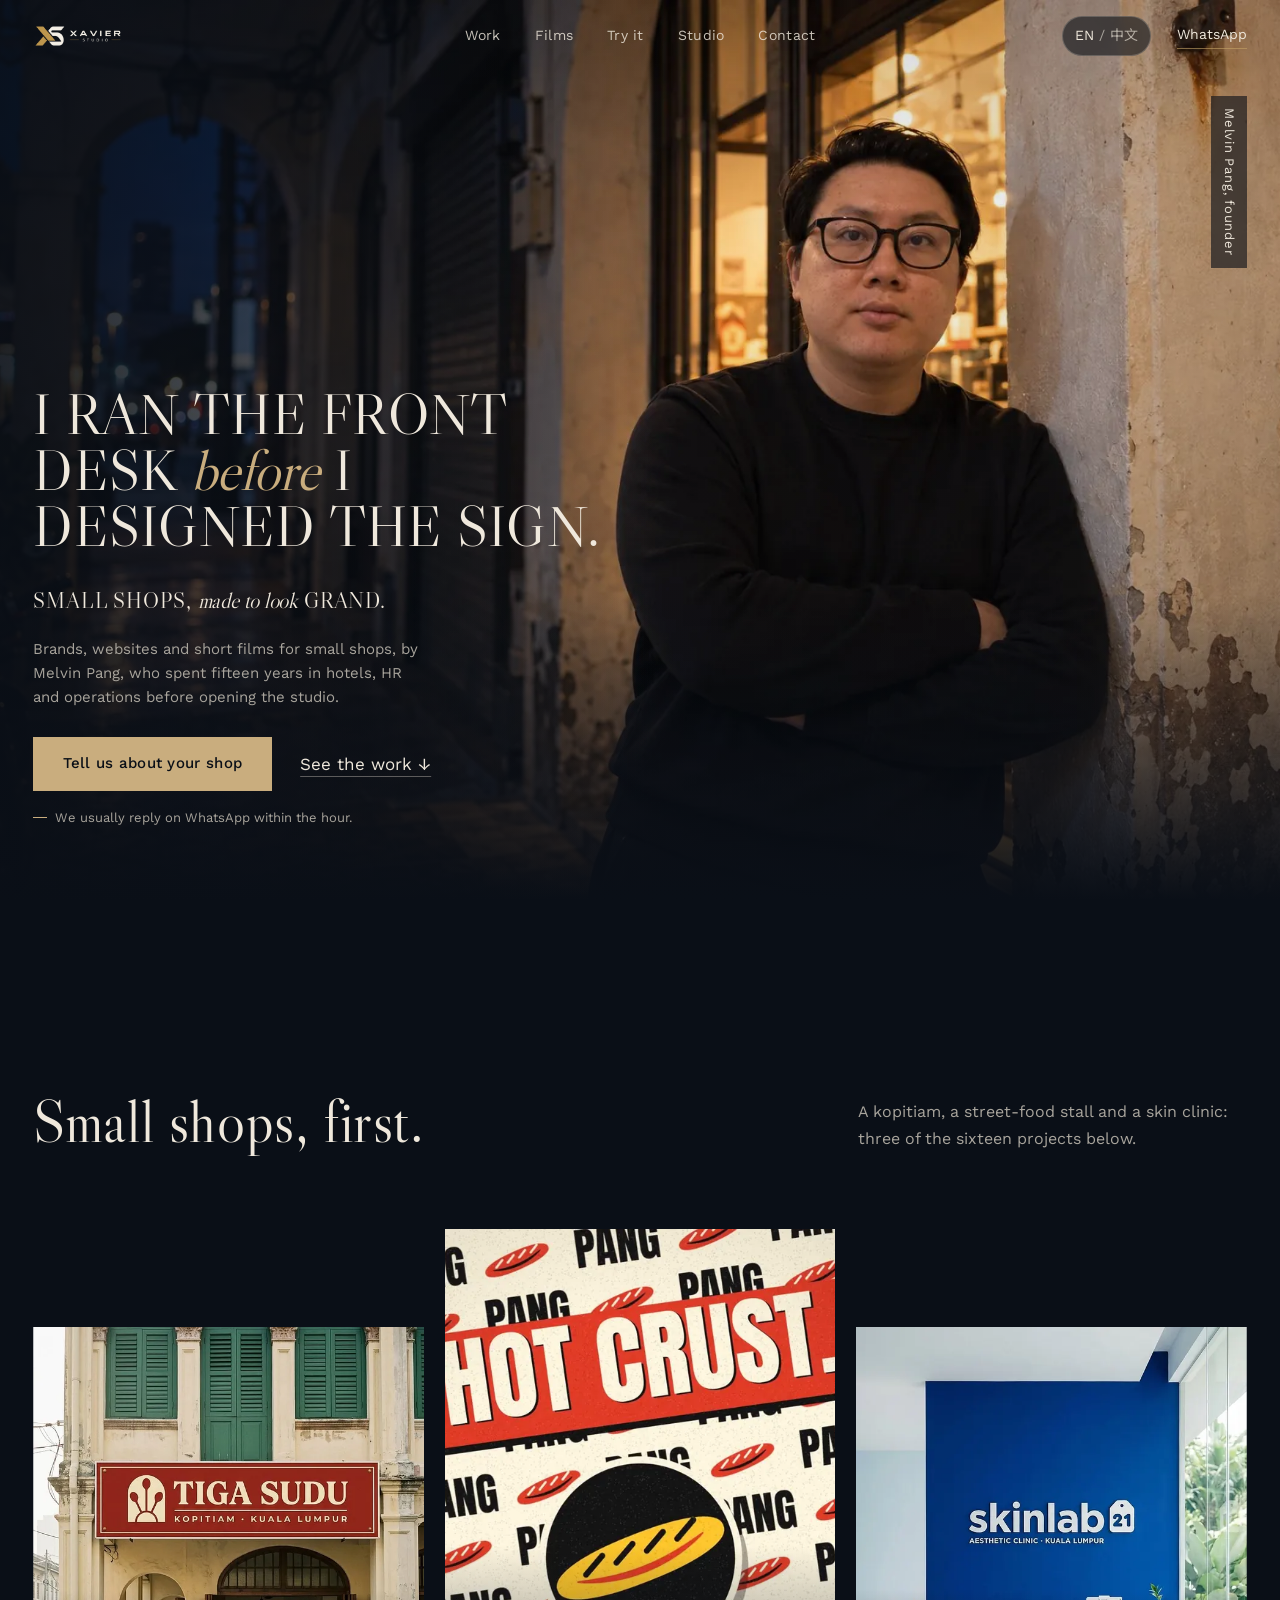
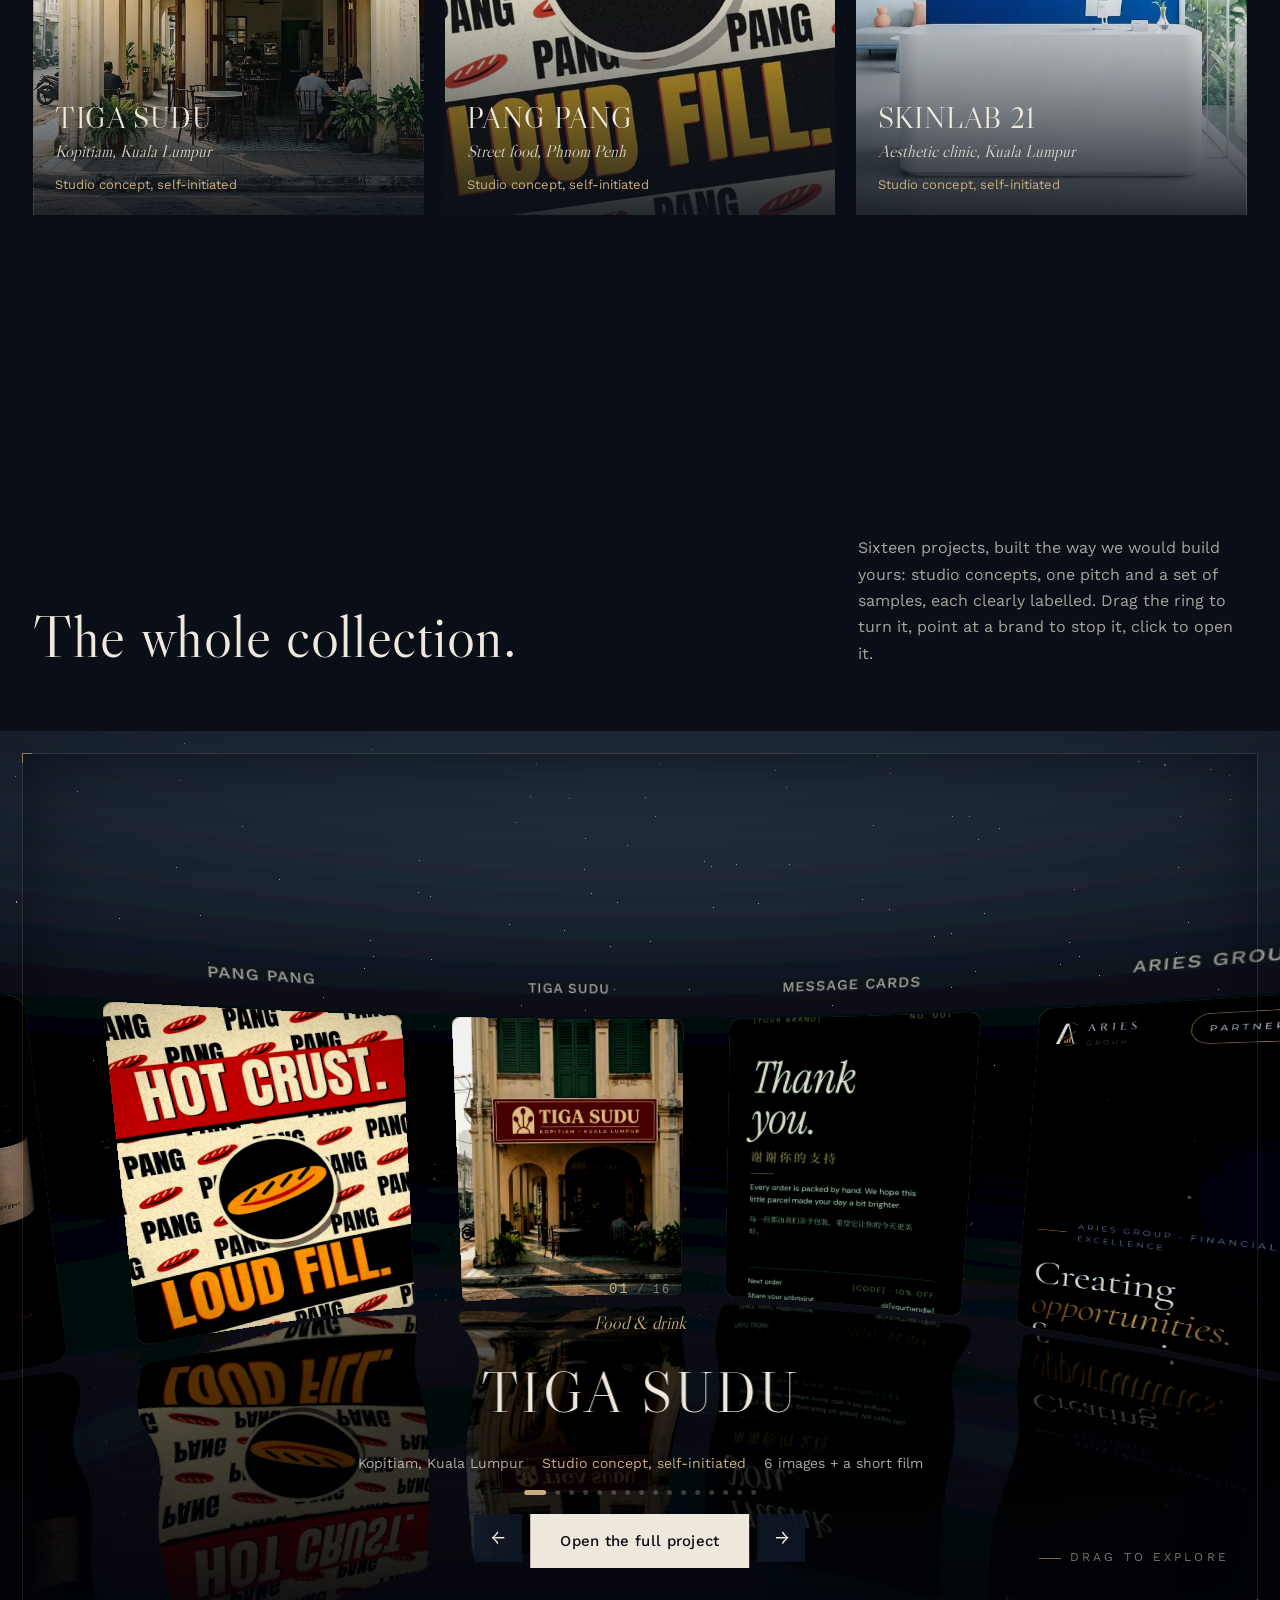
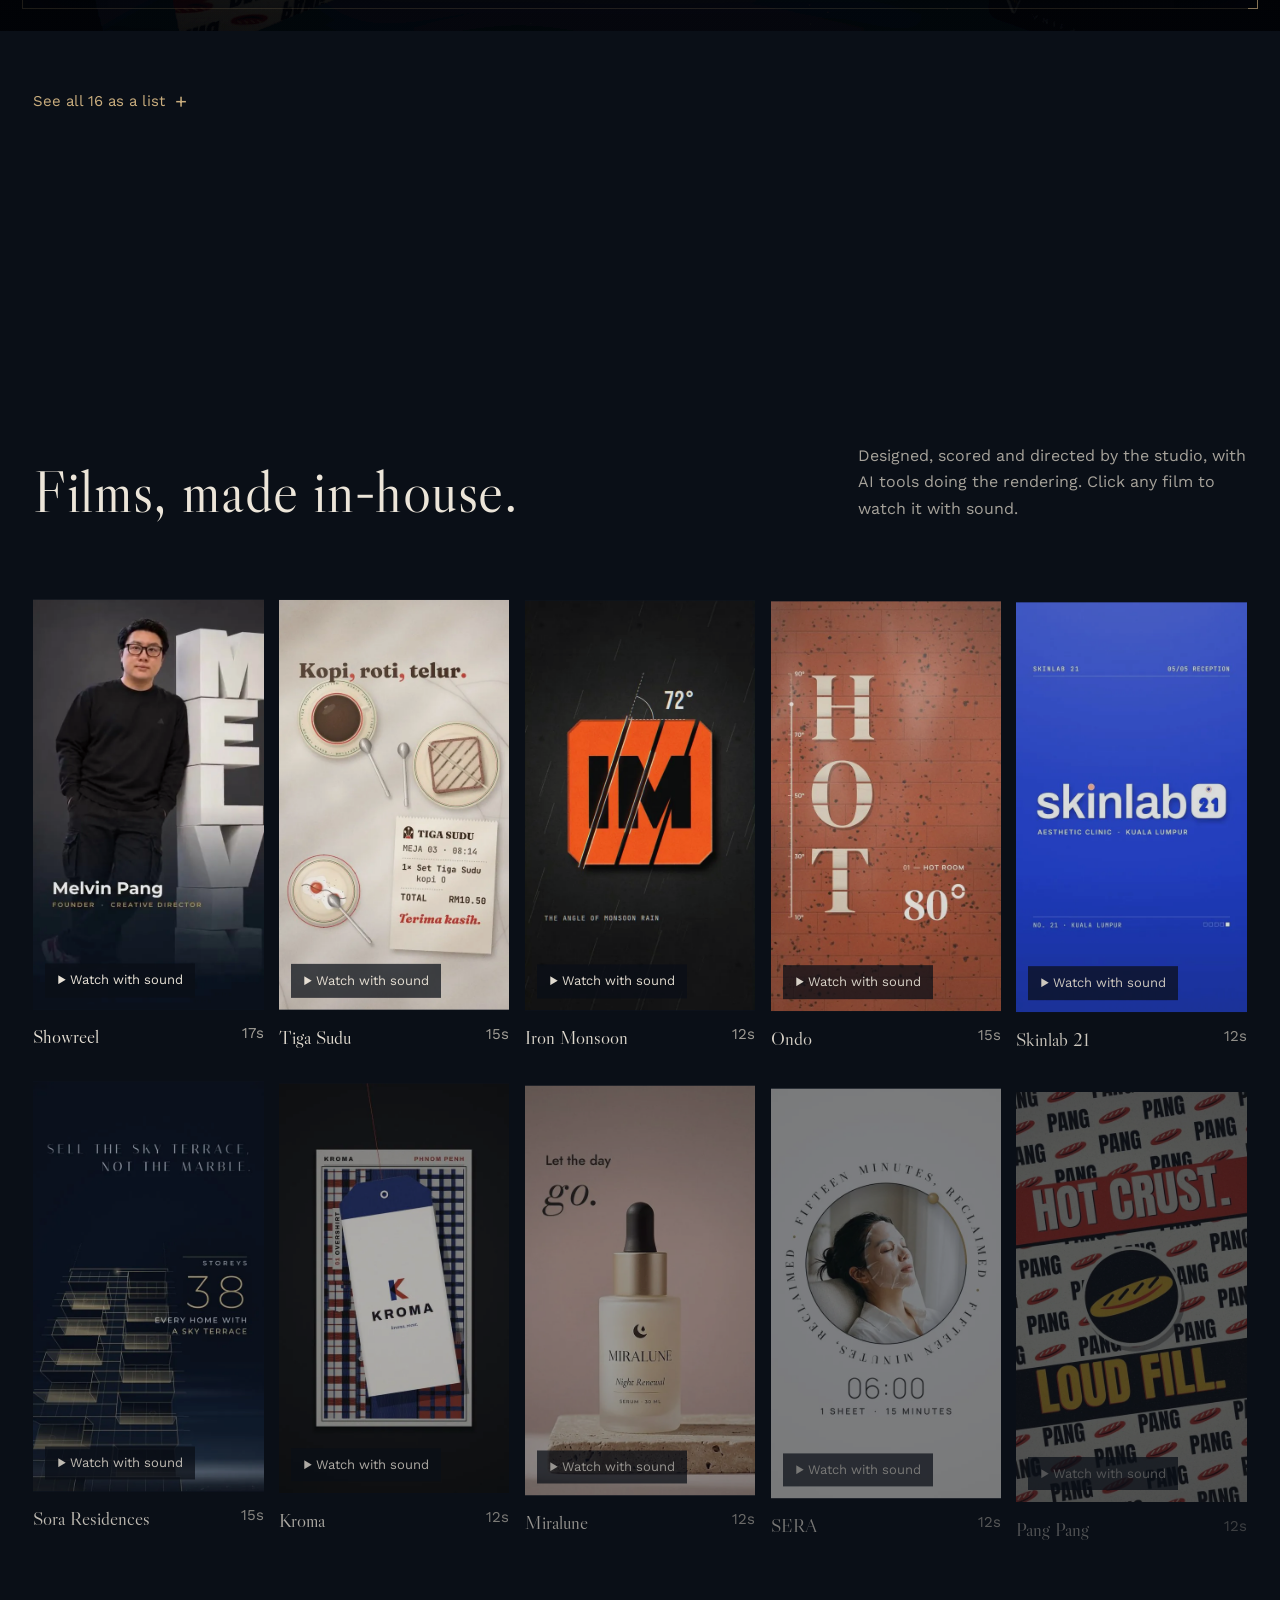
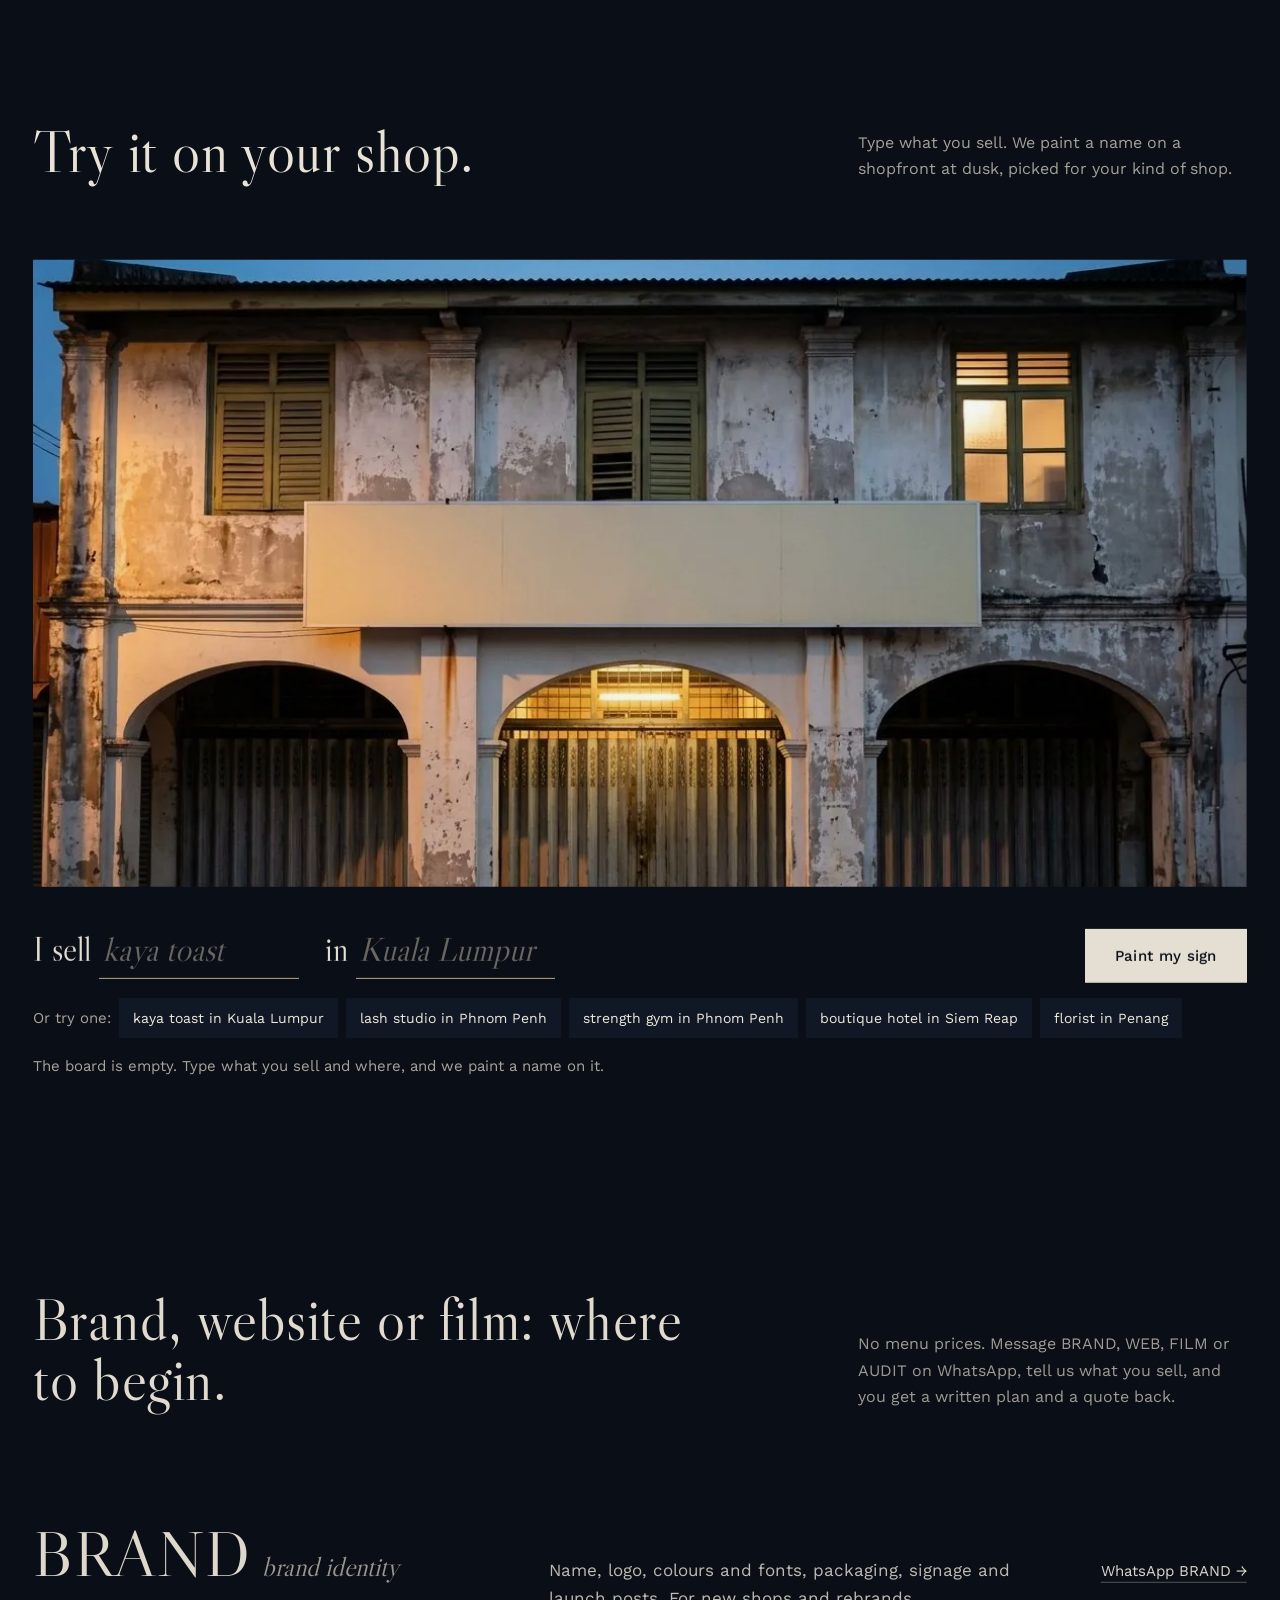
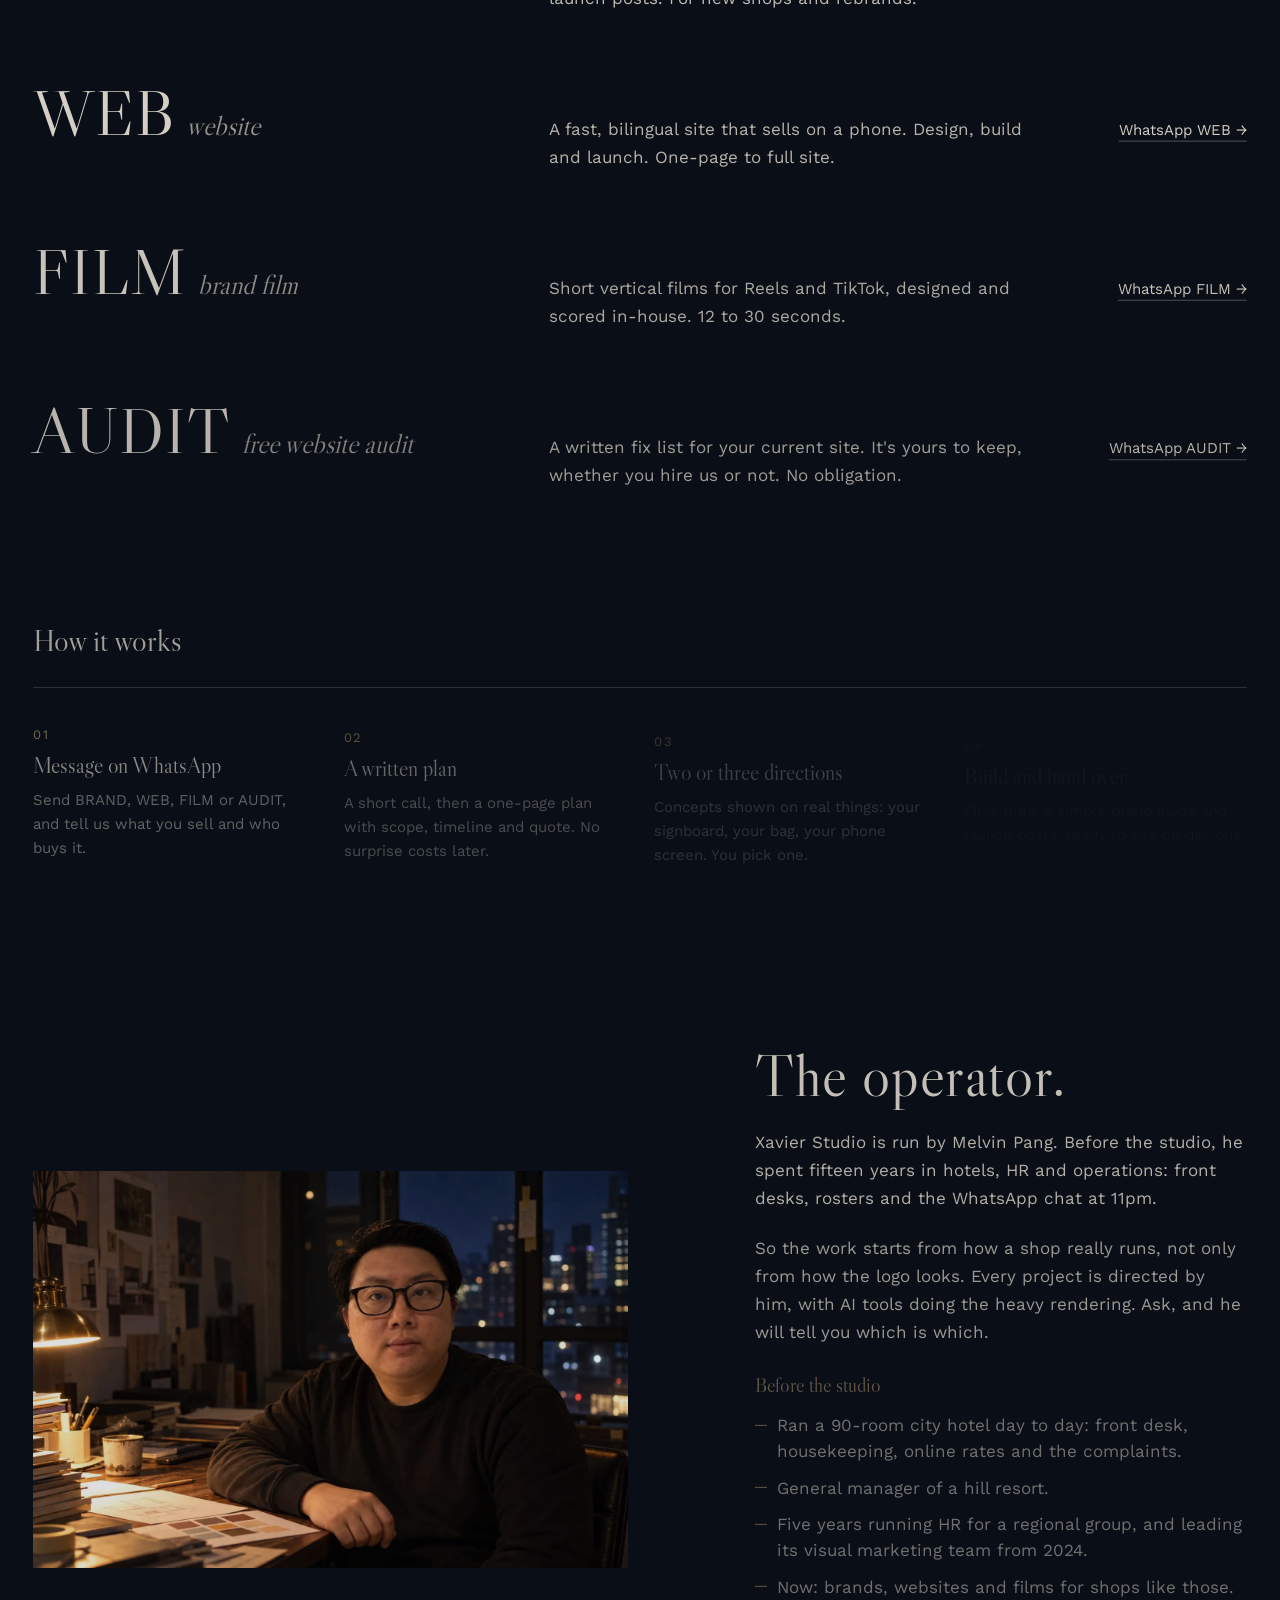
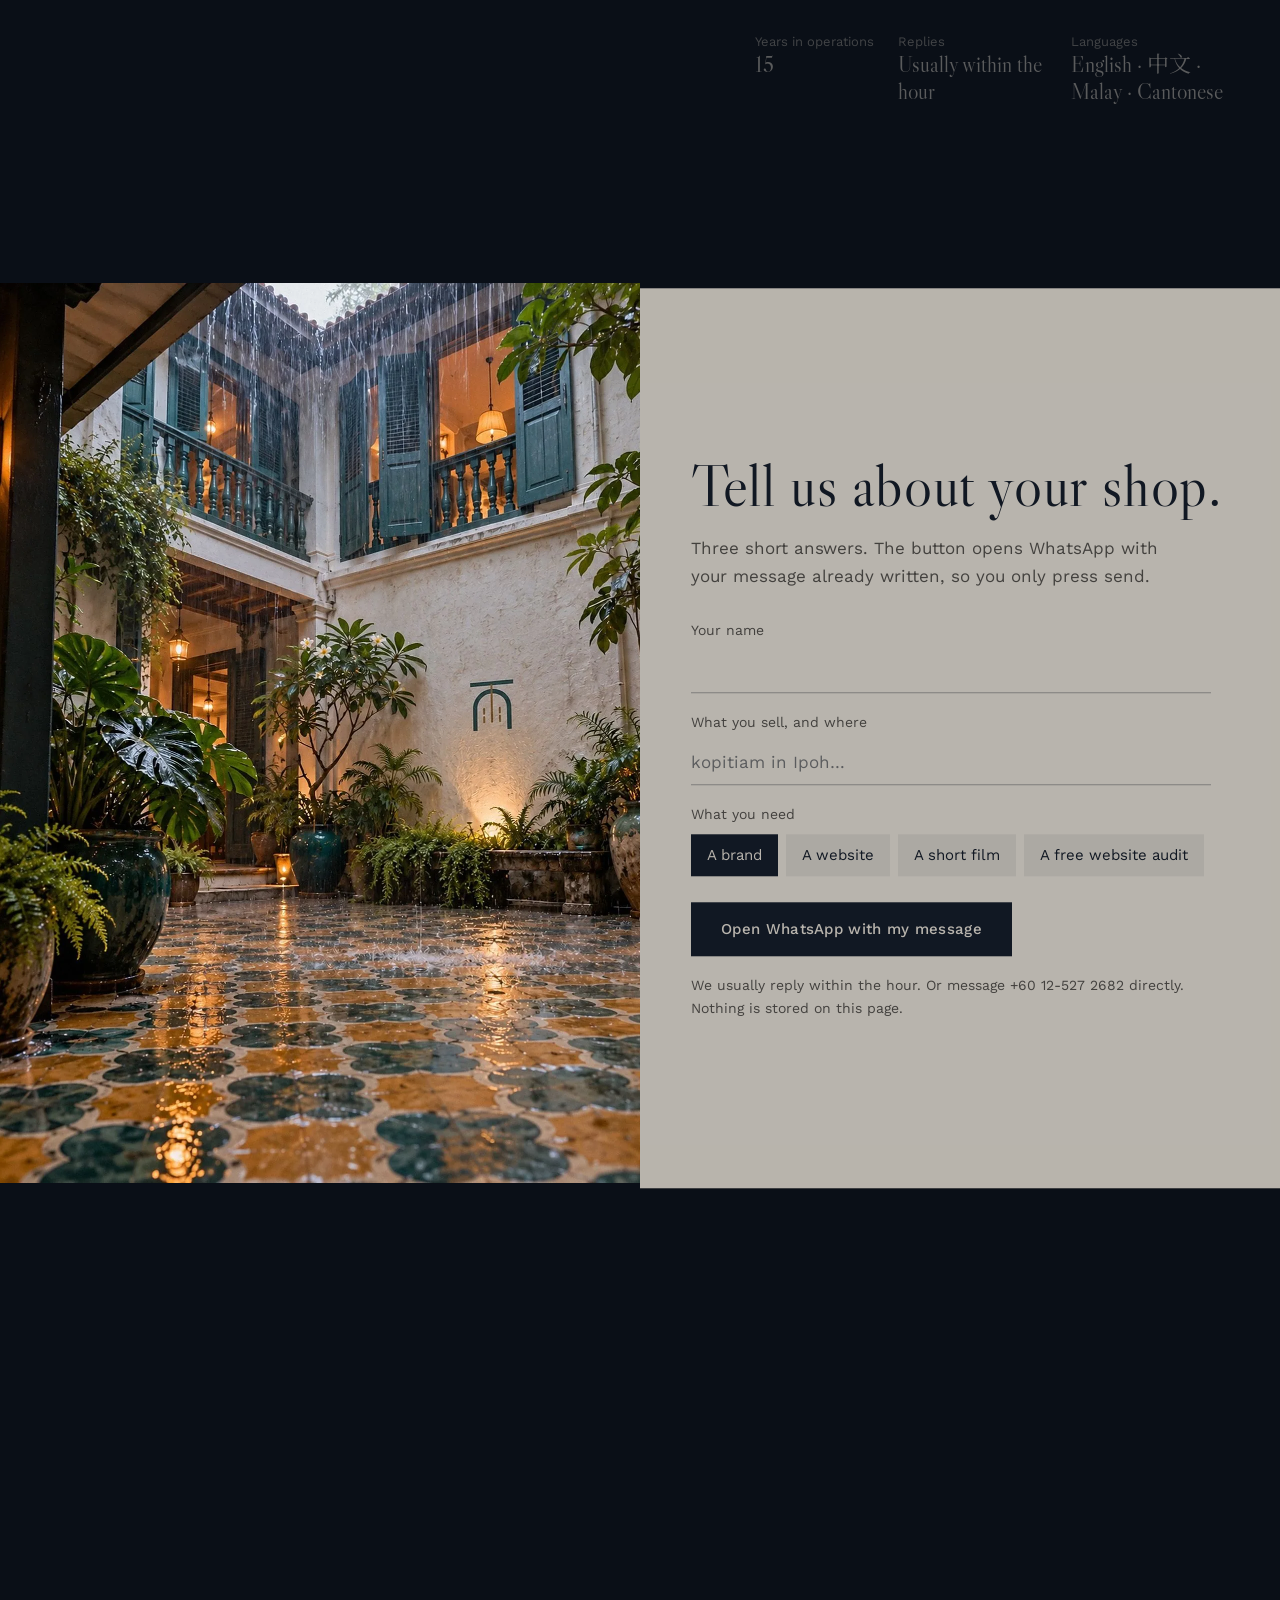
==== commit fc135e78: "Remove location mentions from studio copy" ====
--- a/index.html
+++ b/index.html
@@ -3,8 +3,8 @@
 <head>
 <meta charset="utf-8">
 <meta name="viewport" content="width=device-width, initial-scale=1, viewport-fit=cover">
-<title>Xavier Studio · Small-shop branding, KL &amp; Phnom Penh</title>
-<meta name="description" content="Brands, websites and short films for small shops in Kuala Lumpur and Phnom Penh. English and 中文. WhatsApp us for a written plan and quote.">
+<title>Xavier Studio · Brands, websites and films for small shops</title>
+<meta name="description" content="Brands, websites and short films for small shops. English and 中文. WhatsApp us for a written plan and quote.">
 <link rel="canonical" href="https://xavier-studio.github.io/">
 <meta property="og:type" content="website">
 <meta property="og:url" content="https://xavier-studio.github.io/">
@@ -12,21 +12,21 @@
 <meta property="og:locale" content="en_GB">
 <meta property="og:locale:alternate" content="zh_CN">
 <meta property="og:title" content="Xavier Studio · Small shops, made to look grand">
-<meta property="og:description" content="Brands, websites and short films for small shops in Malaysia and Cambodia. 为马来西亚和柬埔寨小店做品牌、网站和短片。">
+<meta property="og:description" content="Brands, websites and short films for small shops. 为小店做品牌、网站和短片。">
 <meta property="og:image" content="https://xavier-studio.github.io/assets/og.jpg">
 <meta property="og:image:width" content="1200">
 <meta property="og:image:height" content="630">
 <meta property="og:image:alt" content="Melvin Pang at a shophouse at dusk: I ran the front desk before I designed the sign.">
 <meta name="twitter:card" content="summary_large_image">
 <meta name="twitter:title" content="Xavier Studio · Small shops, made to look grand">
-<meta name="twitter:description" content="Brands, websites and short films for small shops in Malaysia and Cambodia. 为马来西亚和柬埔寨小店做品牌、网站和短片。">
+<meta name="twitter:description" content="Brands, websites and short films for small shops. 为小店做品牌、网站和短片。">
 <meta name="twitter:image" content="https://xavier-studio.github.io/assets/og.jpg">
 <meta name="theme-color" content="#0A0F17">
 <link rel="icon" type="image/png" sizes="32x32" href="assets/favicon-32.png">
 <link rel="icon" type="image/png" sizes="192x192" href="assets/icon-192.png">
 <link rel="apple-touch-icon" href="assets/apple-touch-icon.png">
 <link rel="manifest" href="site.webmanifest">
-<script type="application/ld+json">{"@context":"https://schema.org","@type":"ProfessionalService","name":"Xavier Studio","url":"https://xavier-studio.github.io/","image":"https://xavier-studio.github.io/assets/og.jpg","logo":"https://xavier-studio.github.io/assets/icon-512.png","description":"Brands, websites and short films for small shops in Malaysia and Cambodia.","telephone":"+60125272682","address":{"@type":"PostalAddress","addressLocality":"Phnom Penh","addressCountry":"KH"},"areaServed":[{"@type":"City","name":"Kuala Lumpur"},{"@type":"City","name":"Phnom Penh"},{"@type":"Country","name":"Malaysia"},{"@type":"Country","name":"Cambodia"}],"founder":{"@type":"Person","name":"Melvin Pang"},"contactPoint":{"@type":"ContactPoint","contactType":"sales","telephone":"+60125272682","url":"https://wa.me/60125272682","availableLanguage":["en","zh-Hans","ms","yue"]},"knowsAbout":["Brand identity","Website design","Brand films"]}</script>
+<script type="application/ld+json">{"@context":"https://schema.org","@type":"ProfessionalService","name":"Xavier Studio","url":"https://xavier-studio.github.io/","image":"https://xavier-studio.github.io/assets/og.jpg","logo":"https://xavier-studio.github.io/assets/icon-512.png","description":"Brands, websites and short films for small shops.","telephone":"+60125272682","founder":{"@type":"Person","name":"Melvin Pang"},"contactPoint":{"@type":"ContactPoint","contactType":"sales","telephone":"+60125272682","url":"https://wa.me/60125272682","availableLanguage":["en","zh-Hans","ms","yue"]},"knowsAbout":["Brand identity","Website design","Brand films"]}</script>
 <link rel="preconnect" href="https://fonts.googleapis.com"><link rel="preconnect" href="https://fonts.gstatic.com" crossorigin>
 <link href="https://fonts.googleapis.com/css2?family=Libre+Caslon+Display:ital@0;1&family=Work+Sans:wght@400;500;600&family=Noto+Serif+SC:wght@500;600&family=Noto+Sans+SC:wght@400;500&display=swap" rel="stylesheet">
 <link rel="stylesheet" href="site.css">
@@ -58,7 +58,7 @@
   <div class="hero__text">
     <h1 class="hero__h" data-th="hero.h">I RAN THE FRONT DESK <em>before</em> I DESIGNED THE SIGN.</h1>
     <p class="hero__sub" data-th="hero.sub">SMALL SHOPS, <em>made to look</em> GRAND.</p>
-    <p class="hero__body" data-t="hero.body">Brands, websites and short films for small shops in Malaysia and Cambodia, by Melvin Pang, who spent fifteen years in hotels, HR and operations before opening the studio.</p>
+    <p class="hero__body" data-t="hero.body">Brands, websites and short films for small shops, by Melvin Pang, who spent fifteen years in hotels, HR and operations before opening the studio.</p>
     <div class="hero__act"><a class="btn" href="#contact" data-t="hero.cta">Tell us about your shop</a><a class="tl" href="#index" data-t="hero.work">See the work ↓</a></div>
     <p class="hero__reply" data-t="c.reply">We usually reply on WhatsApp within the hour.</p>
   </div>
@@ -133,10 +133,10 @@
   <figure class="studio__img rv"><img src="assets/founder-studio.webp" alt="Melvin Pang at his desk at night, with sign sketches and colour swatches" width="1536" height="1024" loading="lazy"></figure>
   <div class="studio__text">
     <h2 class="h2 rv" data-th="studio.h">The operator.</h2>
-    <p class="rv" data-t="studio.p1">Xavier Studio is run by Melvin Pang. Before the studio, he spent fifteen years in hotels, HR and operations across Malaysia and Cambodia: front desks, rosters and the WhatsApp chat at 11pm.</p>
+    <p class="rv" data-t="studio.p1">Xavier Studio is run by Melvin Pang. Before the studio, he spent fifteen years in hotels, HR and operations: front desks, rosters and the WhatsApp chat at 11pm.</p>
     <p class="rv" data-t="studio.p2">So the work starts from how a shop really runs, not only from how the logo looks. Every project is directed by him, with AI tools doing the heavy rendering. Ask, and he will tell you which is which.</p>
-    <div class="about rv"><p class="about__h" data-t="studio.bh">Before the studio</p><ul class="about__list"><li data-t="studio.b1">Ran a 90-room hotel in Kuala Lumpur day to day: front desk, housekeeping, online rates and the complaints.</li><li data-t="studio.b2">General manager of a hill resort in Pahang.</li><li data-t="studio.b3">Five years running HR for a regional group based in Cambodia, and leading its visual marketing team from 2024.</li><li data-t="studio.b4">Now: brands, websites and films for shops like those.</li></ul></div>
-    <dl class="ledger rv"><div><dt data-t="studio.k1">Years in operations</dt><dd data-t="studio.v1">15</dd></div><div><dt data-t="studio.k2">Based</dt><dd data-t="studio.v2">Phnom Penh · Kuala Lumpur</dd></div><div><dt data-t="studio.k3">Languages</dt><dd data-t="studio.v3">English · 中文 · Malay · Cantonese</dd></div></dl>
+    <div class="about rv"><p class="about__h" data-t="studio.bh">Before the studio</p><ul class="about__list"><li data-t="studio.b1">Ran a 90-room city hotel day to day: front desk, housekeeping, online rates and the complaints.</li><li data-t="studio.b2">General manager of a hill resort.</li><li data-t="studio.b3">Five years running HR for a regional group, and leading its visual marketing team from 2024.</li><li data-t="studio.b4">Now: brands, websites and films for shops like those.</li></ul></div>
+    <dl class="ledger rv"><div><dt data-t="studio.k1">Years in operations</dt><dd data-t="studio.v1">15</dd></div><div><dt data-t="studio.k2">Replies</dt><dd data-t="studio.v2">Usually within the hour</dd></div><div><dt data-t="studio.k3">Languages</dt><dd data-t="studio.v3">English · 中文 · Malay · Cantonese</dd></div></dl>
   </div>
 </section>
 
@@ -166,7 +166,7 @@
 <footer class="foot" id="foot">
   <div class="foot__cols">
     <div><p class="foot__h" data-t="f.c1">Talk to us</p><p><a class="nowrap" href="https://wa.me/60125272682" target="_blank" rel="noopener">WhatsApp +60 12-527 2682</a></p></div>
-    <div><p class="foot__h" data-t="f.c2">Studio</p><p data-t="studio.v2">Phnom Penh · Kuala Lumpur</p></div>
+    <div><p class="foot__h" data-t="f.c2">Studio</p><p data-t="f.s2">Small shops anywhere, on WhatsApp.</p></div>
     <div><p class="foot__h" data-t="f.c3">On this page</p><p><a href="#index" data-t="nav.work">Work</a> · <a href="#films" data-t="nav.films">Films</a> · <a href="#try" data-t="nav.try">Try it</a> · <a href="#studio" data-t="nav.studio">Studio</a> · <a href="#services" data-t="nav.services">Services</a> · <a href="#contact" data-t="nav.contact">Contact</a></p></div>
     <div><p class="foot__h" data-t="f.c4">A note on AI</p><p data-t="f.ai">Brands shown are studio concepts, one pitch that was not commissioned, and samples, each labelled. Photos and films are made with AI tools and directed by Melvin.</p></div>
   </div>
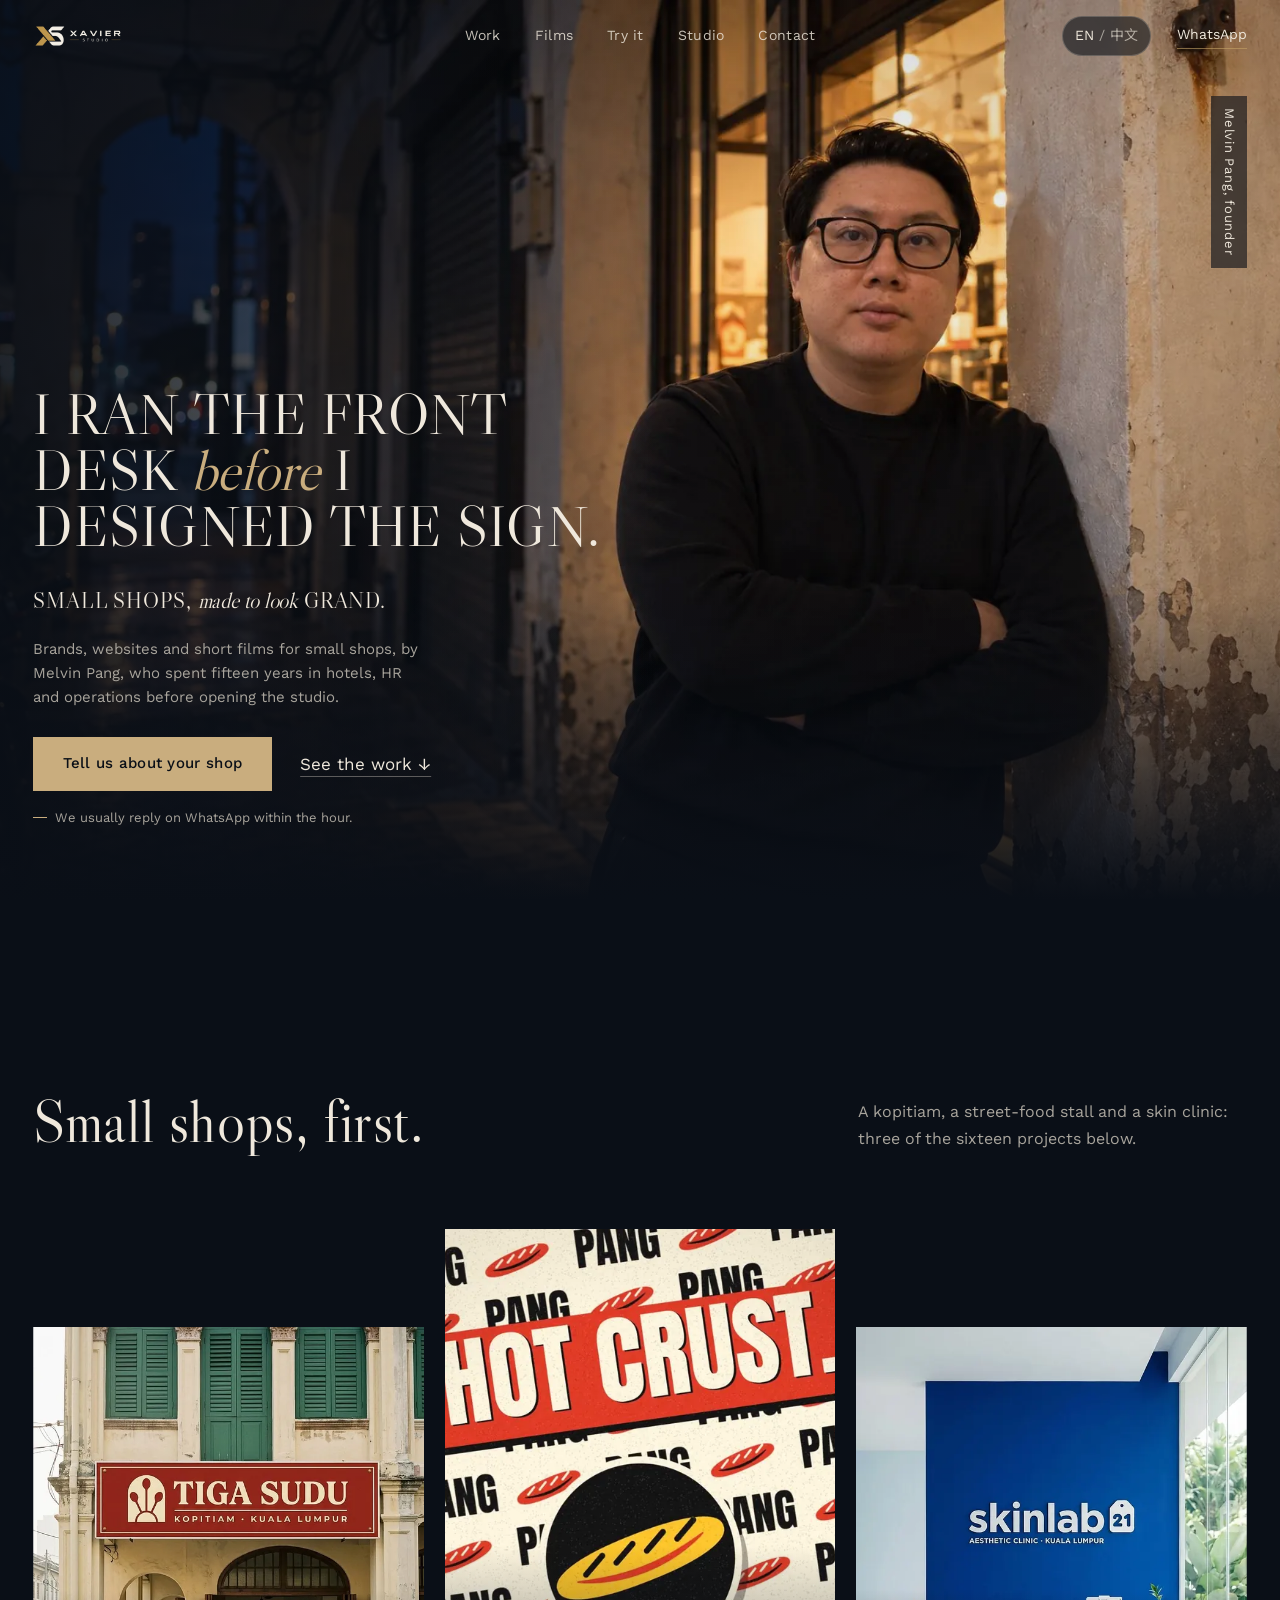
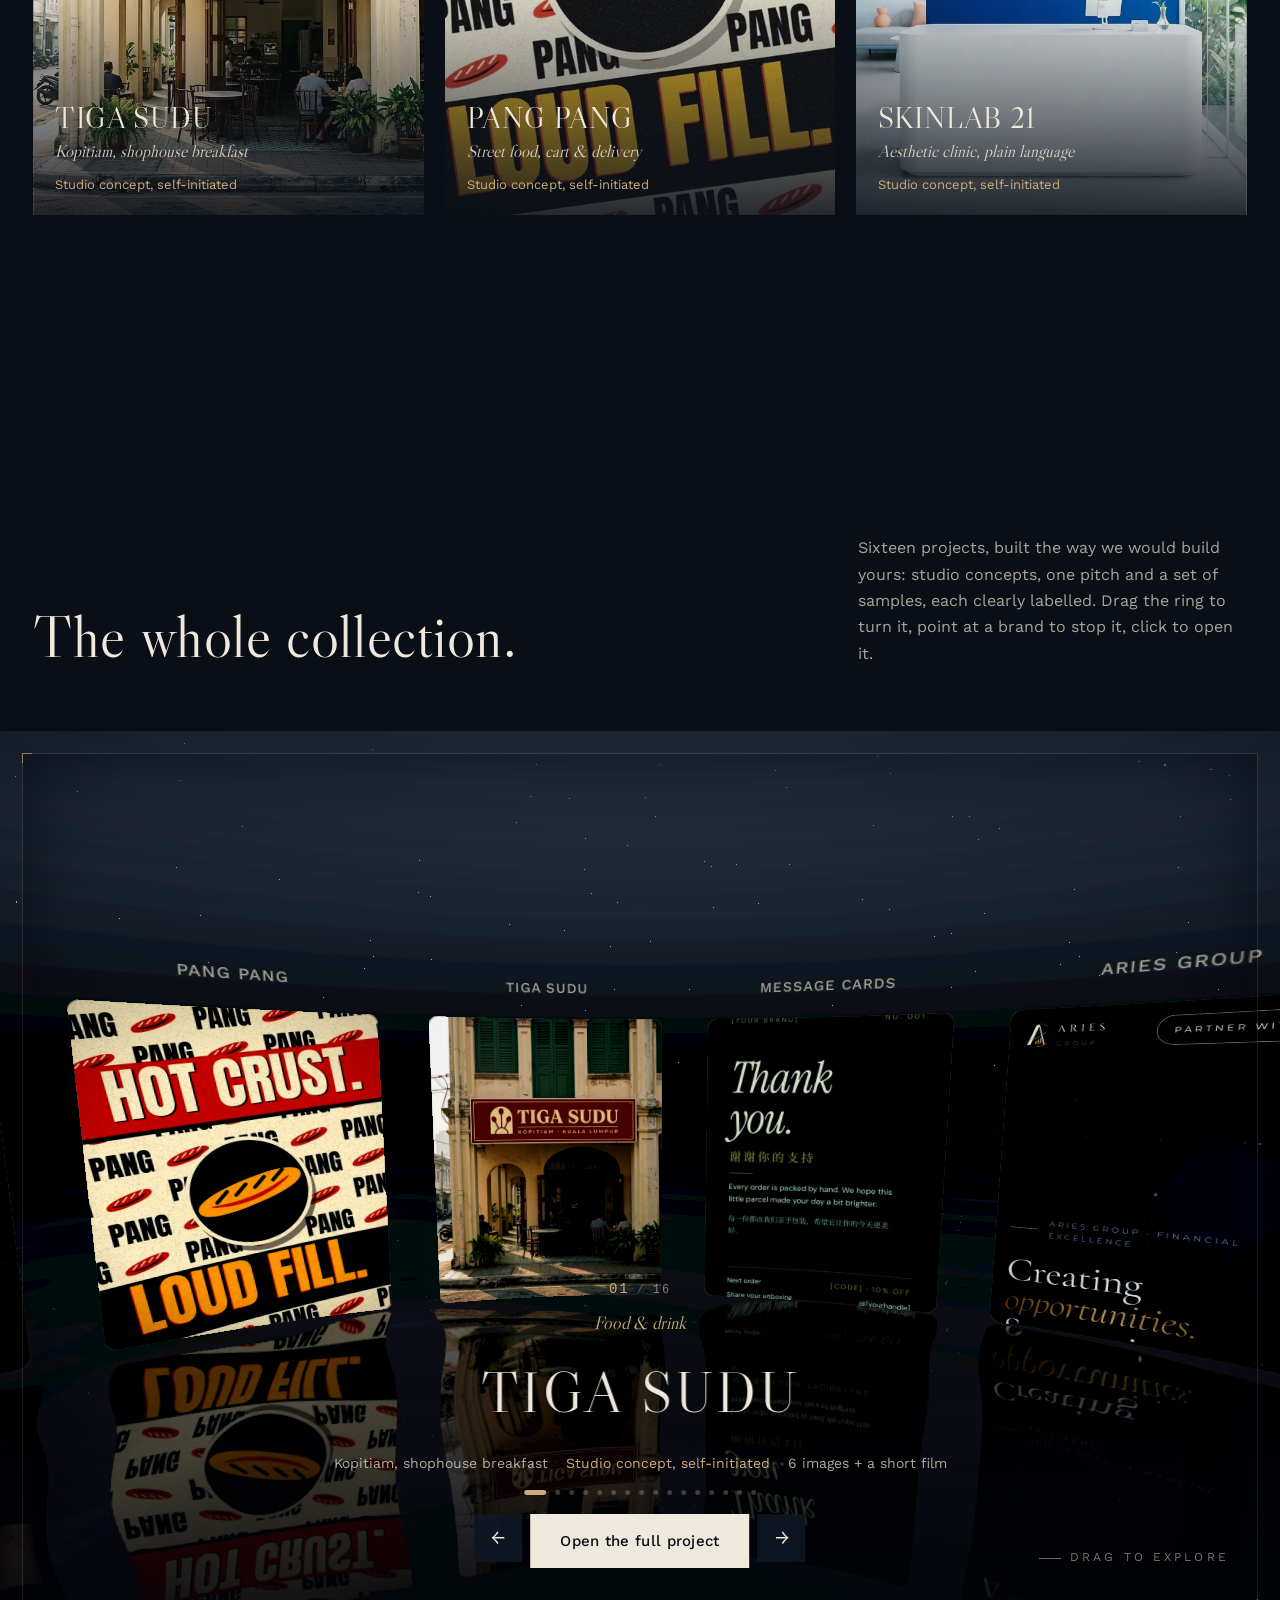
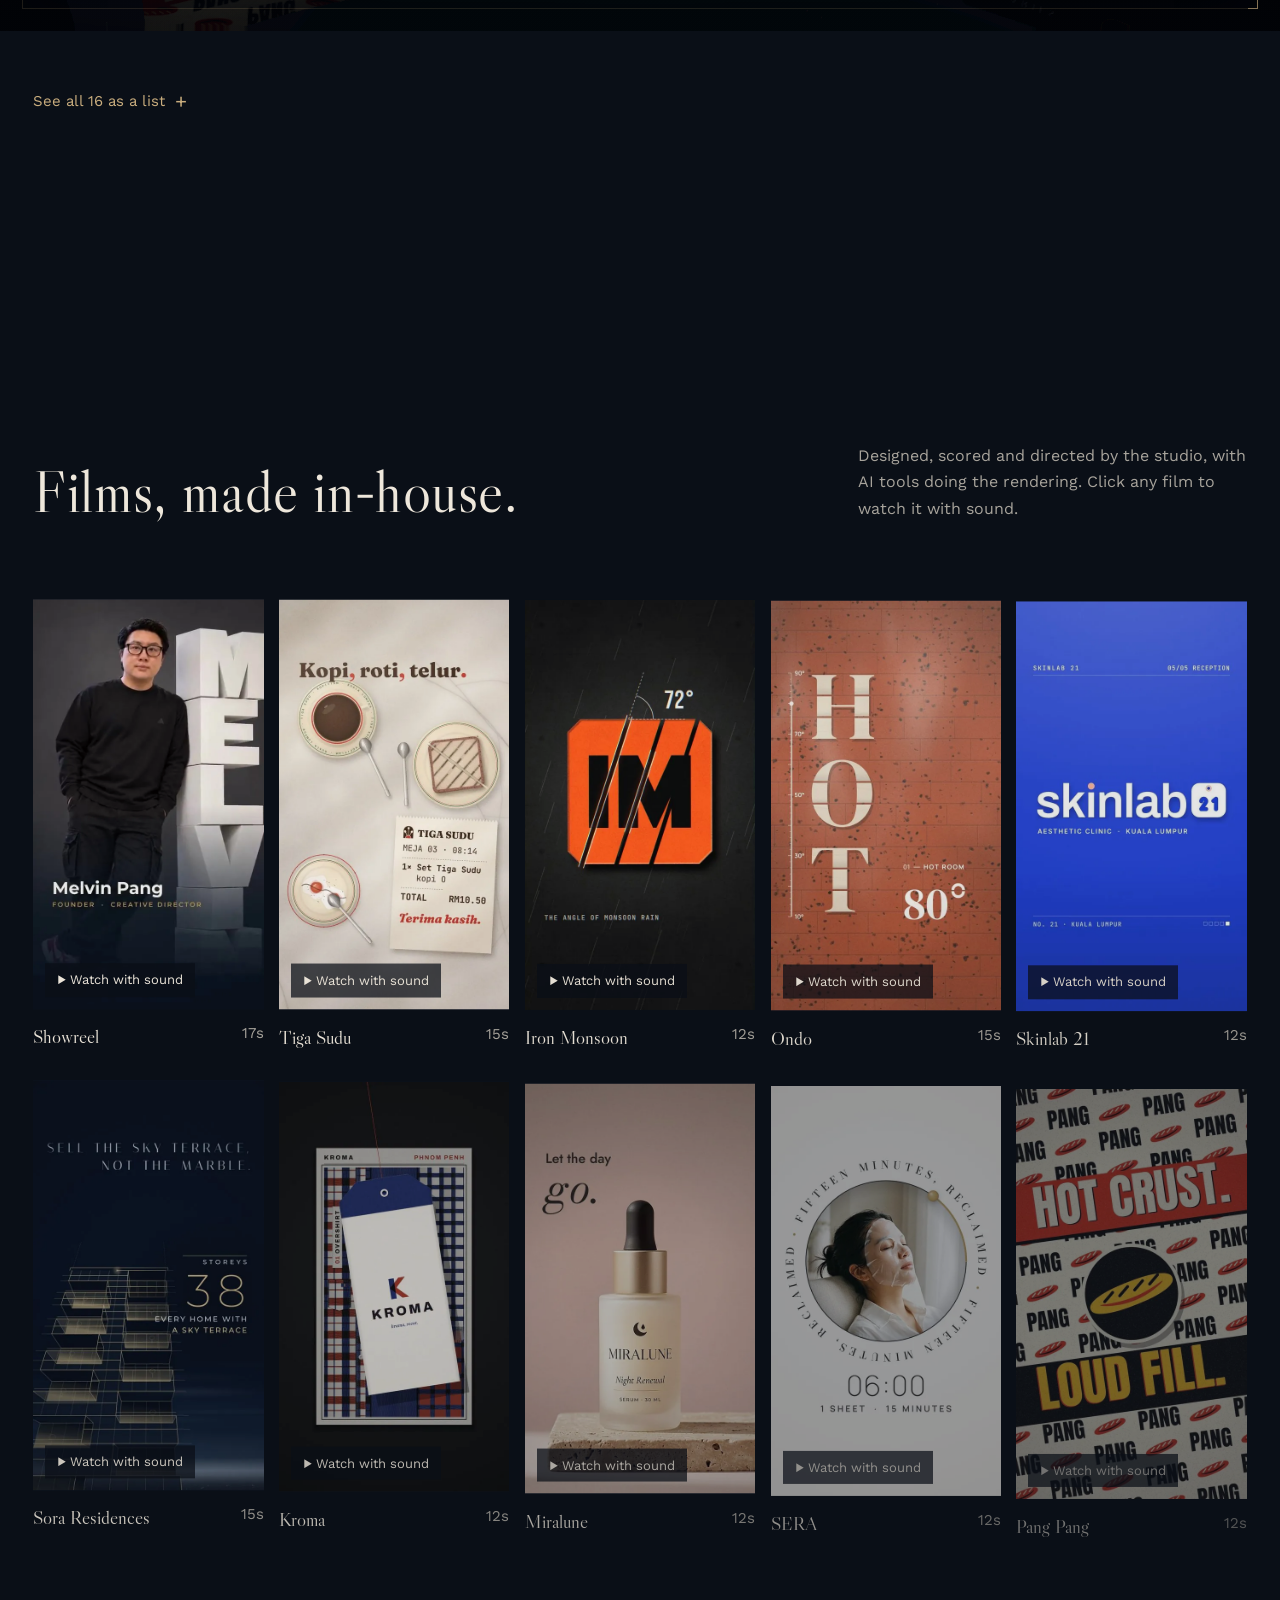
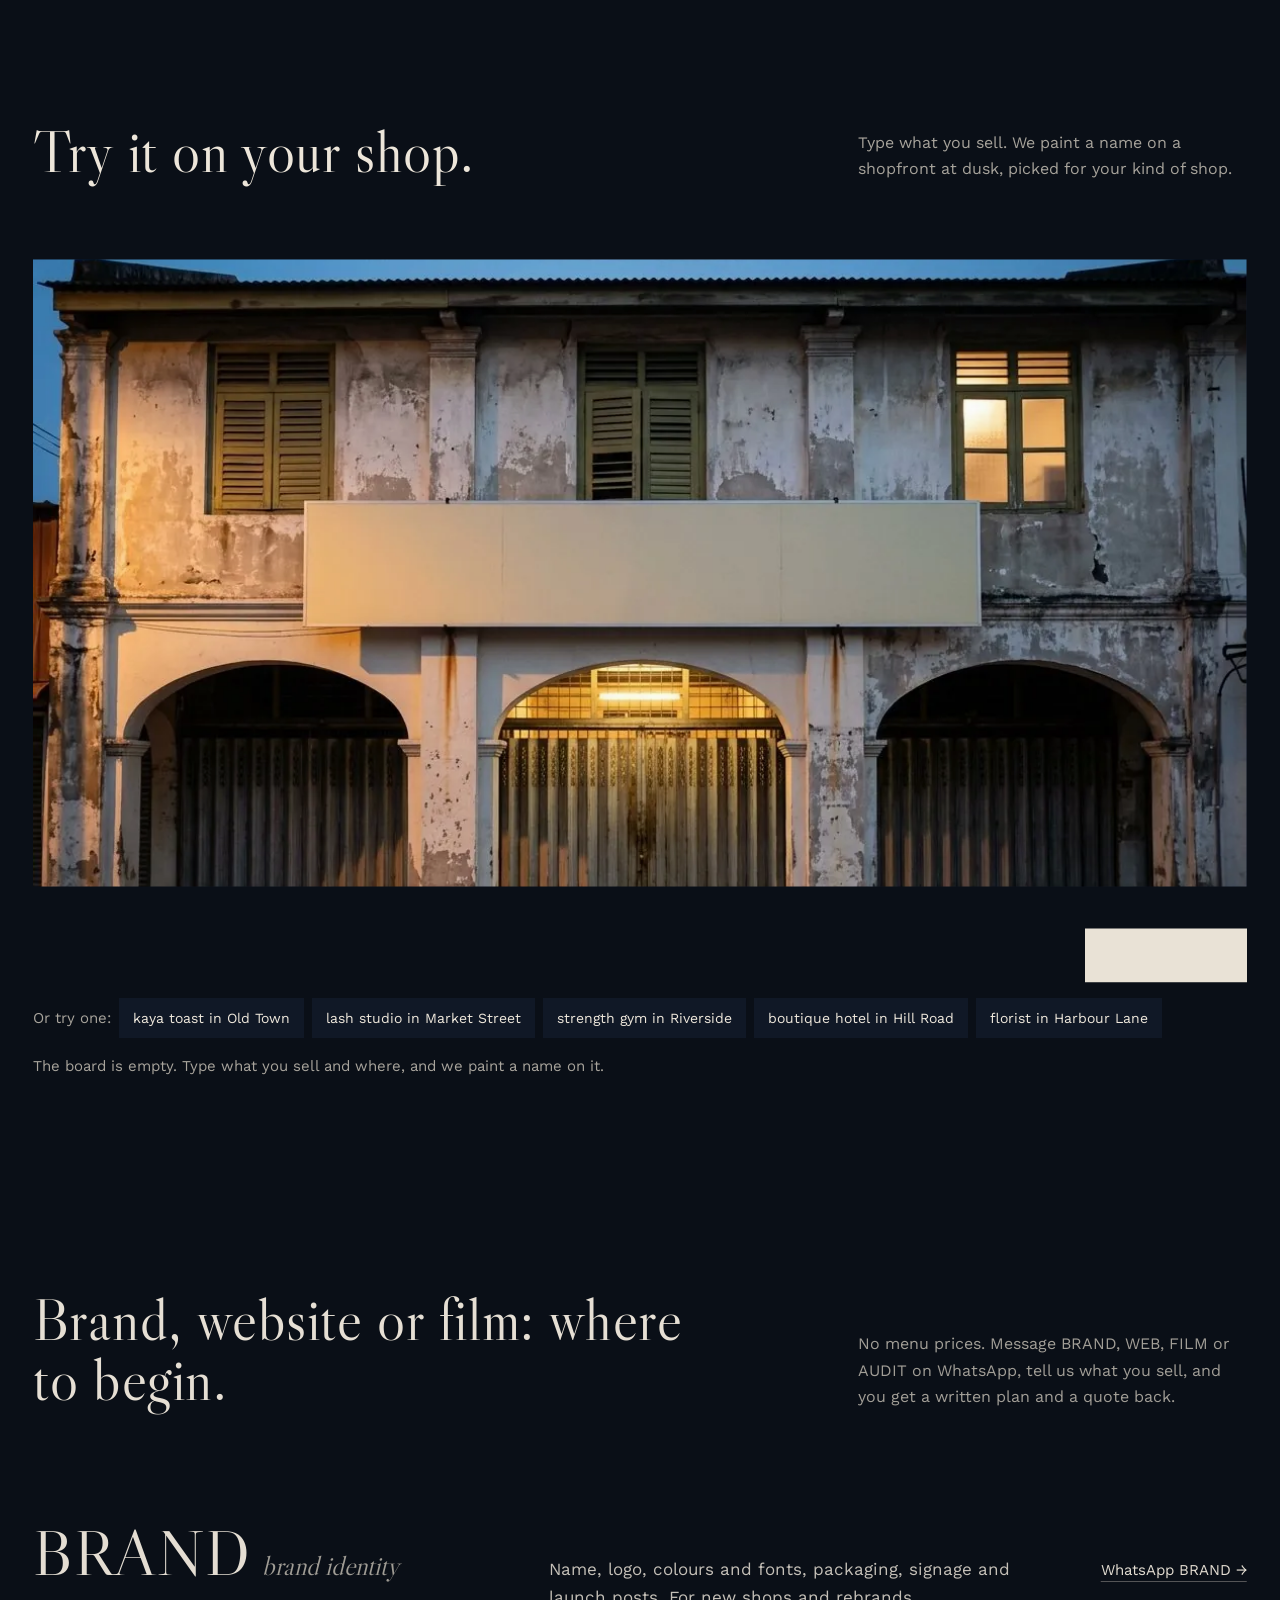
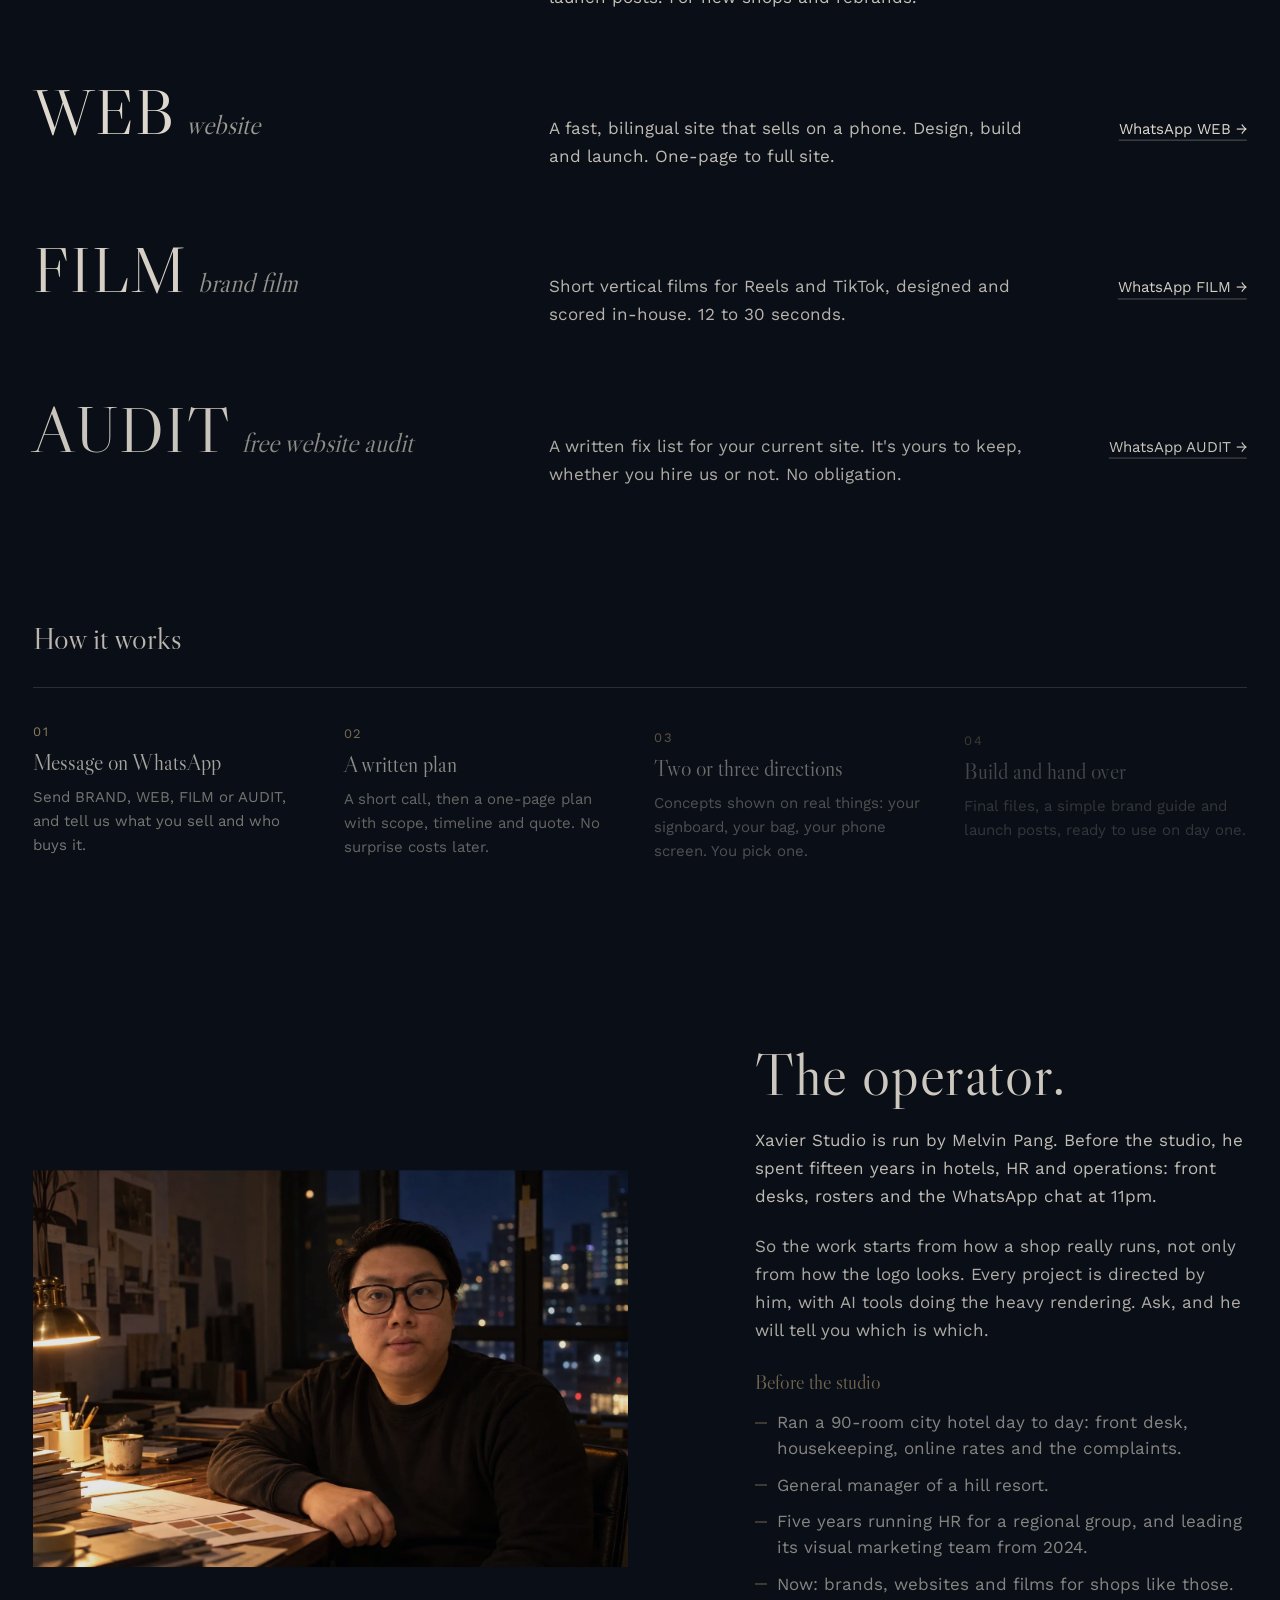
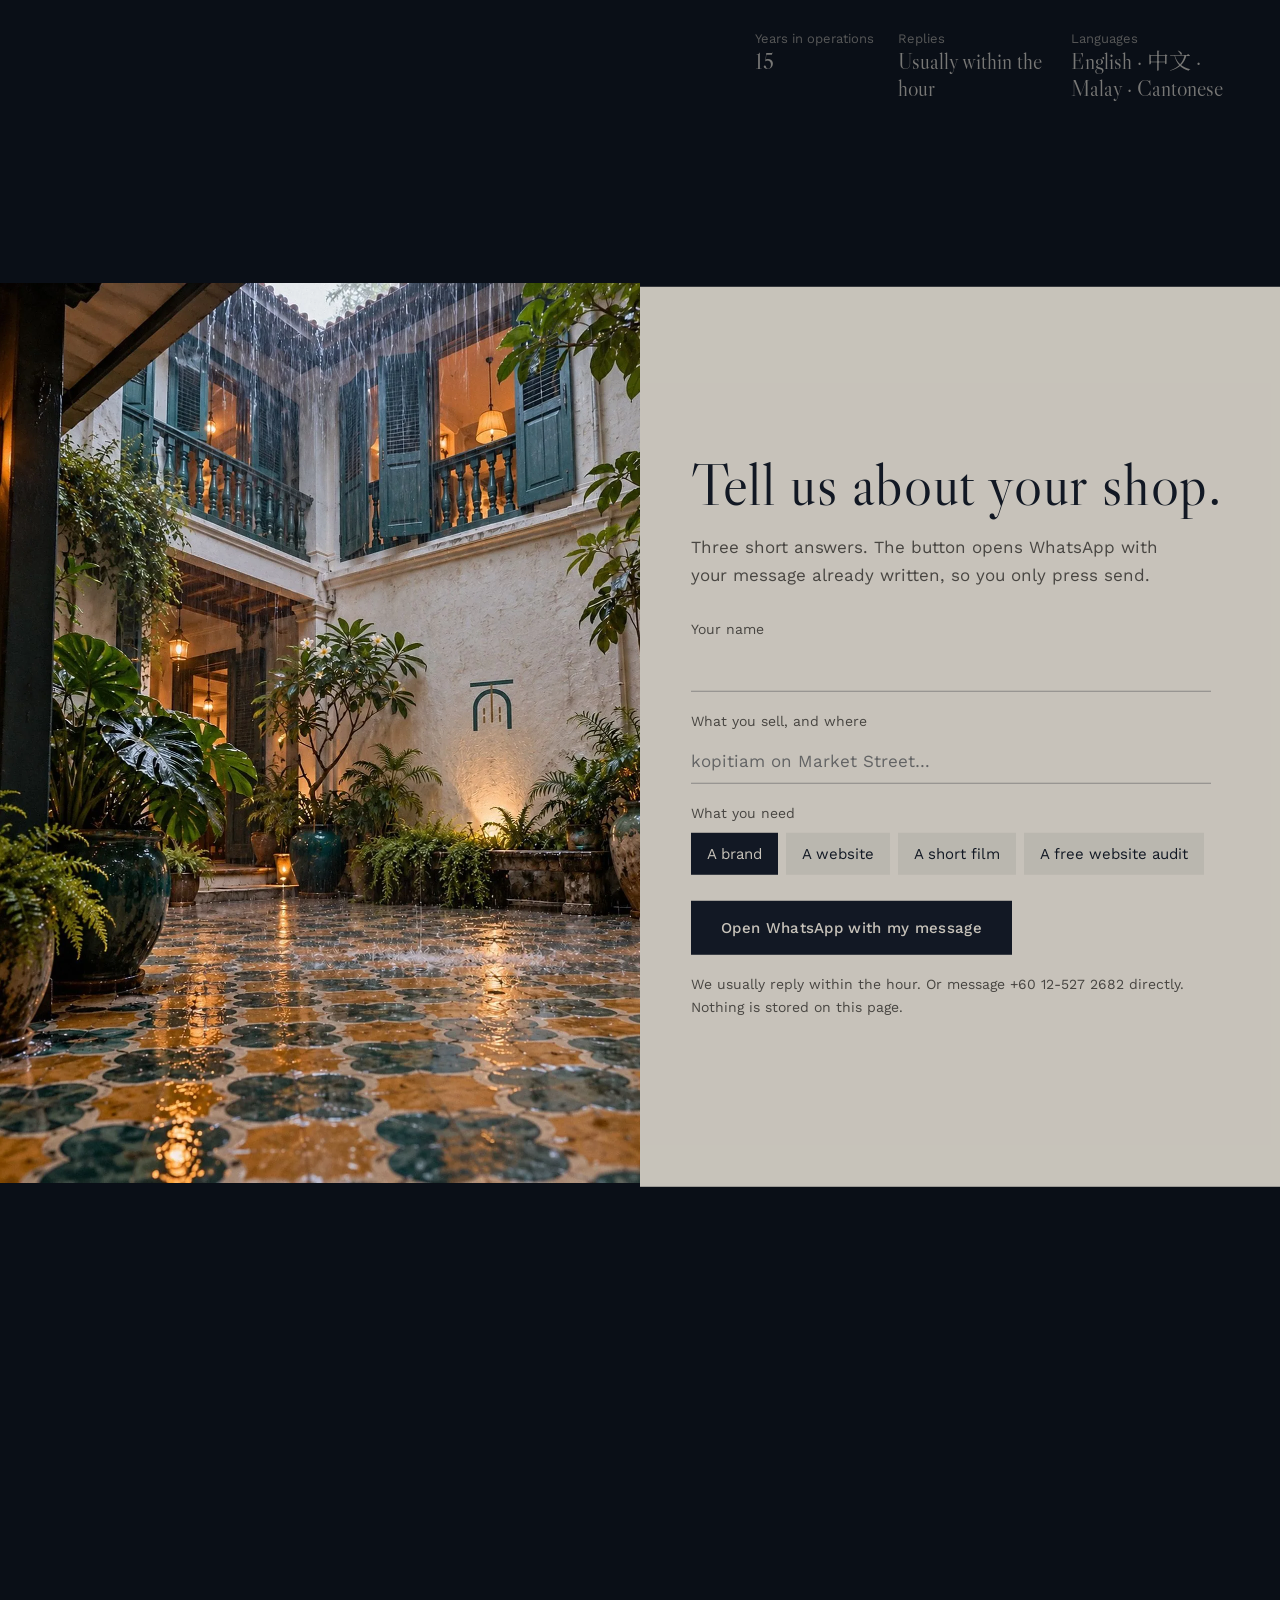
==== commit 22205b7b: "Remove city names from project labels and Try-it examples" ====
--- a/index.html
+++ b/index.html
@@ -94,7 +94,7 @@
   <details class="index__list" id="index-list">
     <summary data-t="hall.list">See all 16 as a list</summary>
     <div class="index__body">
-      <ol class="rows" id="rows"><li><a class="row" href="#tiga-sudu" data-i="0"><span class="row__no">01</span><span class="row__name">Tiga Sudu</span><span class="row__sector">Kopitiam, Kuala Lumpur</span><span class="row__label">Studio concept, self-initiated</span></a></li><li><a class="row" href="#pang-pang" data-i="1"><span class="row__no">02</span><span class="row__name">Pang Pang</span><span class="row__sector">Street food, Phnom Penh</span><span class="row__label">Studio concept, self-initiated</span></a></li><li><a class="row" href="#black-lot" data-i="2"><span class="row__no">03</span><span class="row__name">Black Lot</span><span class="row__sector">Kampot pepper, Cambodia</span><span class="row__label">Studio concept, self-initiated</span></a></li><li><a class="row" href="#skinlab-21" data-i="3"><span class="row__no">04</span><span class="row__name">Skinlab 21</span><span class="row__sector">Aesthetic clinic, Kuala Lumpur</span><span class="row__label">Studio concept, self-initiated</span></a></li><li><a class="row" href="#molar-co" data-i="4"><span class="row__no">05</span><span class="row__name">Molar &amp; Co.</span><span class="row__sector">Family dental clinic, Petaling Jaya</span><span class="row__label">Studio concept, self-initiated</span></a></li><li><a class="row" href="#miralune" data-i="5"><span class="row__no">06</span><span class="row__name">Miralune</span><span class="row__sector">Skincare, night ritual</span><span class="row__label">Studio concept, self-initiated</span></a></li><li><a class="row" href="#sera" data-i="6"><span class="row__no">07</span><span class="row__name">SERA</span><span class="row__sector">Sheet-mask skincare, Indonesia</span><span class="row__label">Studio concept, self-initiated</span></a></li><li><a class="row" href="#sora-residences" data-i="7"><span class="row__no">08</span><span class="row__name">Sora Residences</span><span class="row__sector">Residential tower, Phnom Penh</span><span class="row__label">Studio concept, self-initiated</span></a></li><li><a class="row" href="#rumah-hujan" data-i="8"><span class="row__no">09</span><span class="row__name">Rumah Hujan</span><span class="row__sector">Heritage hotel, Ipoh</span><span class="row__label">Studio concept, self-initiated</span></a></li><li><a class="row" href="#ondo" data-i="9"><span class="row__no">10</span><span class="row__name">Ondo</span><span class="row__sector">Bathhouse, Siem Reap</span><span class="row__label">Studio concept, self-initiated</span></a></li><li><a class="row" href="#shophouse-88" data-i="10"><span class="row__no">11</span><span class="row__name">Shophouse 88</span><span class="row__sector">Co-working, George Town, Penang</span><span class="row__label">Studio concept, self-initiated</span></a></li><li><a class="row" href="#iron-monsoon" data-i="11"><span class="row__no">12</span><span class="row__name">Iron Monsoon</span><span class="row__sector">Strength gym, Phnom Penh</span><span class="row__label">Studio concept, self-initiated</span></a></li><li><a class="row" href="#kroma" data-i="12"><span class="row__no">13</span><span class="row__name">Kroma</span><span class="row__sector">Fashion label, Phnom Penh</span><span class="row__label">Studio concept, self-initiated</span></a></li><li><a class="row" href="#waggle-co" data-i="13"><span class="row__no">14</span><span class="row__name">Waggle &amp; Co.</span><span class="row__sector">Pet grooming &amp; treats, Kuala Lumpur</span><span class="row__label">Studio concept, self-initiated</span></a></li><li><a class="row" href="#aries-group" data-i="14"><span class="row__no">15</span><span class="row__name">Aries Group</span><span class="row__sector">Website, funding &amp; NGO group</span><span class="row__label">Pitch concept, not commissioned</span></a></li><li><a class="row" href="#message-cards" data-i="15"><span class="row__no">16</span><span class="row__name">Message cards</span><span class="row__sector">Print, bilingual 4R cards</span><span class="row__label">Studio samples</span></a></li></ol>
+      <ol class="rows" id="rows"><li><a class="row" href="#tiga-sudu" data-i="0"><span class="row__no">01</span><span class="row__name">Tiga Sudu</span><span class="row__sector">Kopitiam, shophouse breakfast</span><span class="row__label">Studio concept, self-initiated</span></a></li><li><a class="row" href="#pang-pang" data-i="1"><span class="row__no">02</span><span class="row__name">Pang Pang</span><span class="row__sector">Street food, cart &amp; delivery</span><span class="row__label">Studio concept, self-initiated</span></a></li><li><a class="row" href="#black-lot" data-i="2"><span class="row__no">03</span><span class="row__name">Black Lot</span><span class="row__sector">Pepper, single estate</span><span class="row__label">Studio concept, self-initiated</span></a></li><li><a class="row" href="#skinlab-21" data-i="3"><span class="row__no">04</span><span class="row__name">Skinlab 21</span><span class="row__sector">Aesthetic clinic, plain language</span><span class="row__label">Studio concept, self-initiated</span></a></li><li><a class="row" href="#molar-co" data-i="4"><span class="row__no">05</span><span class="row__name">Molar &amp; Co.</span><span class="row__sector">Family dental clinic, prices first</span><span class="row__label">Studio concept, self-initiated</span></a></li><li><a class="row" href="#miralune" data-i="5"><span class="row__no">06</span><span class="row__name">Miralune</span><span class="row__sector">Skincare, night ritual</span><span class="row__label">Studio concept, self-initiated</span></a></li><li><a class="row" href="#sera" data-i="6"><span class="row__no">07</span><span class="row__name">SERA</span><span class="row__sector">Sheet-mask skincare, fifteen minutes</span><span class="row__label">Studio concept, self-initiated</span></a></li><li><a class="row" href="#sora-residences" data-i="7"><span class="row__no">08</span><span class="row__name">Sora Residences</span><span class="row__sector">Residential tower, sky terraces</span><span class="row__label">Studio concept, self-initiated</span></a></li><li><a class="row" href="#rumah-hujan" data-i="8"><span class="row__no">09</span><span class="row__name">Rumah Hujan</span><span class="row__sector">Heritage hotel, eight rooms</span><span class="row__label">Studio concept, self-initiated</span></a></li><li><a class="row" href="#ondo" data-i="9"><span class="row__no">10</span><span class="row__name">Ondo</span><span class="row__sector">Bathhouse, hot &amp; cold</span><span class="row__label">Studio concept, self-initiated</span></a></li><li><a class="row" href="#shophouse-88" data-i="10"><span class="row__no">11</span><span class="row__name">Shophouse 88</span><span class="row__sector">Co-working, pre-war shophouse</span><span class="row__label">Studio concept, self-initiated</span></a></li><li><a class="row" href="#iron-monsoon" data-i="11"><span class="row__no">12</span><span class="row__name">Iron Monsoon</span><span class="row__sector">Strength gym, no mirrors</span><span class="row__label">Studio concept, self-initiated</span></a></li><li><a class="row" href="#kroma" data-i="12"><span class="row__no">13</span><span class="row__name">Kroma</span><span class="row__sector">Fashion label, checked cloth</span><span class="row__label">Studio concept, self-initiated</span></a></li><li><a class="row" href="#waggle-co" data-i="13"><span class="row__no">14</span><span class="row__name">Waggle &amp; Co.</span><span class="row__sector">Pet grooming &amp; treats</span><span class="row__label">Studio concept, self-initiated</span></a></li><li><a class="row" href="#aries-group" data-i="14"><span class="row__no">15</span><span class="row__name">Aries Group</span><span class="row__sector">Website, funding &amp; NGO group</span><span class="row__label">Pitch concept, not commissioned</span></a></li><li><a class="row" href="#message-cards" data-i="15"><span class="row__no">16</span><span class="row__name">Message cards</span><span class="row__sector">Print, bilingual 4R cards</span><span class="row__label">Studio samples</span></a></li></ol>
       <div class="travel" id="travel" aria-hidden="true"><img src="assets/work/tiga-sudu/cover.webp" alt="" id="travel-img" width="800" height="1000" loading="lazy"></div>
     </div>
   </details>
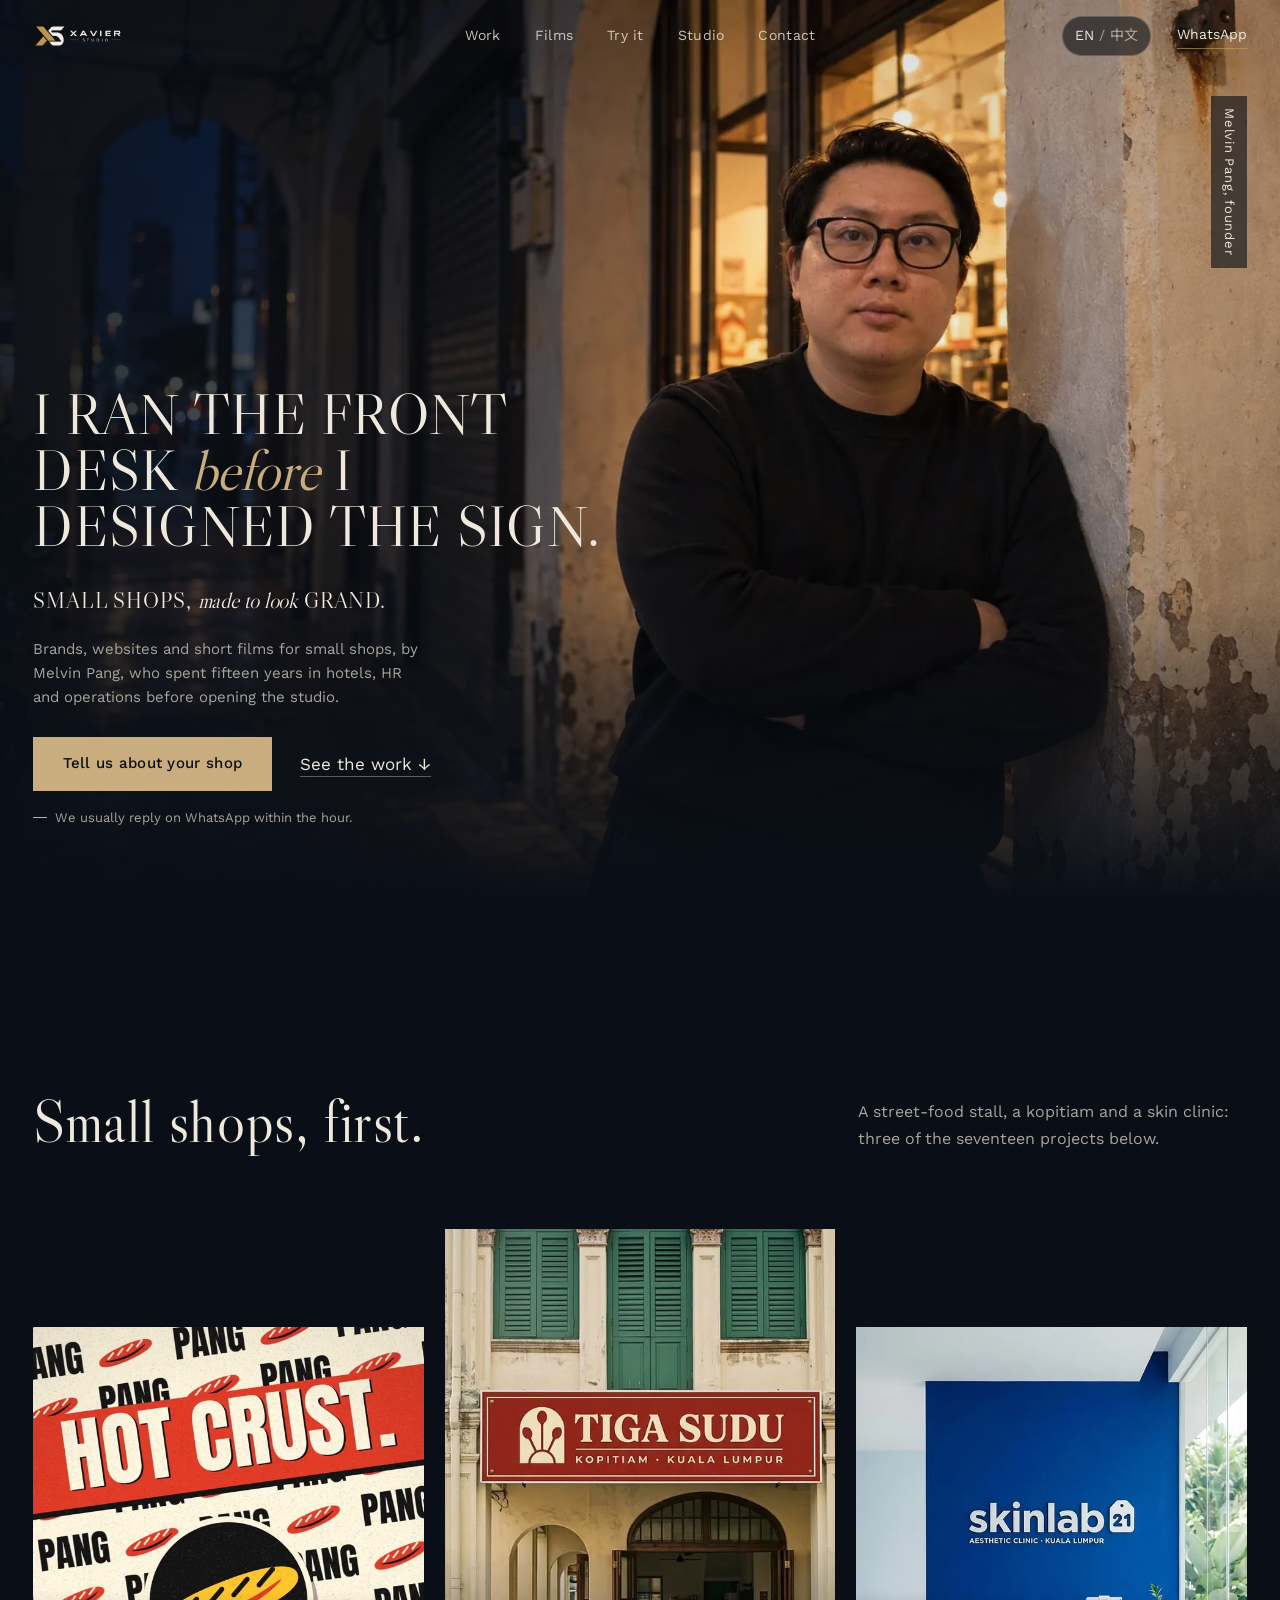
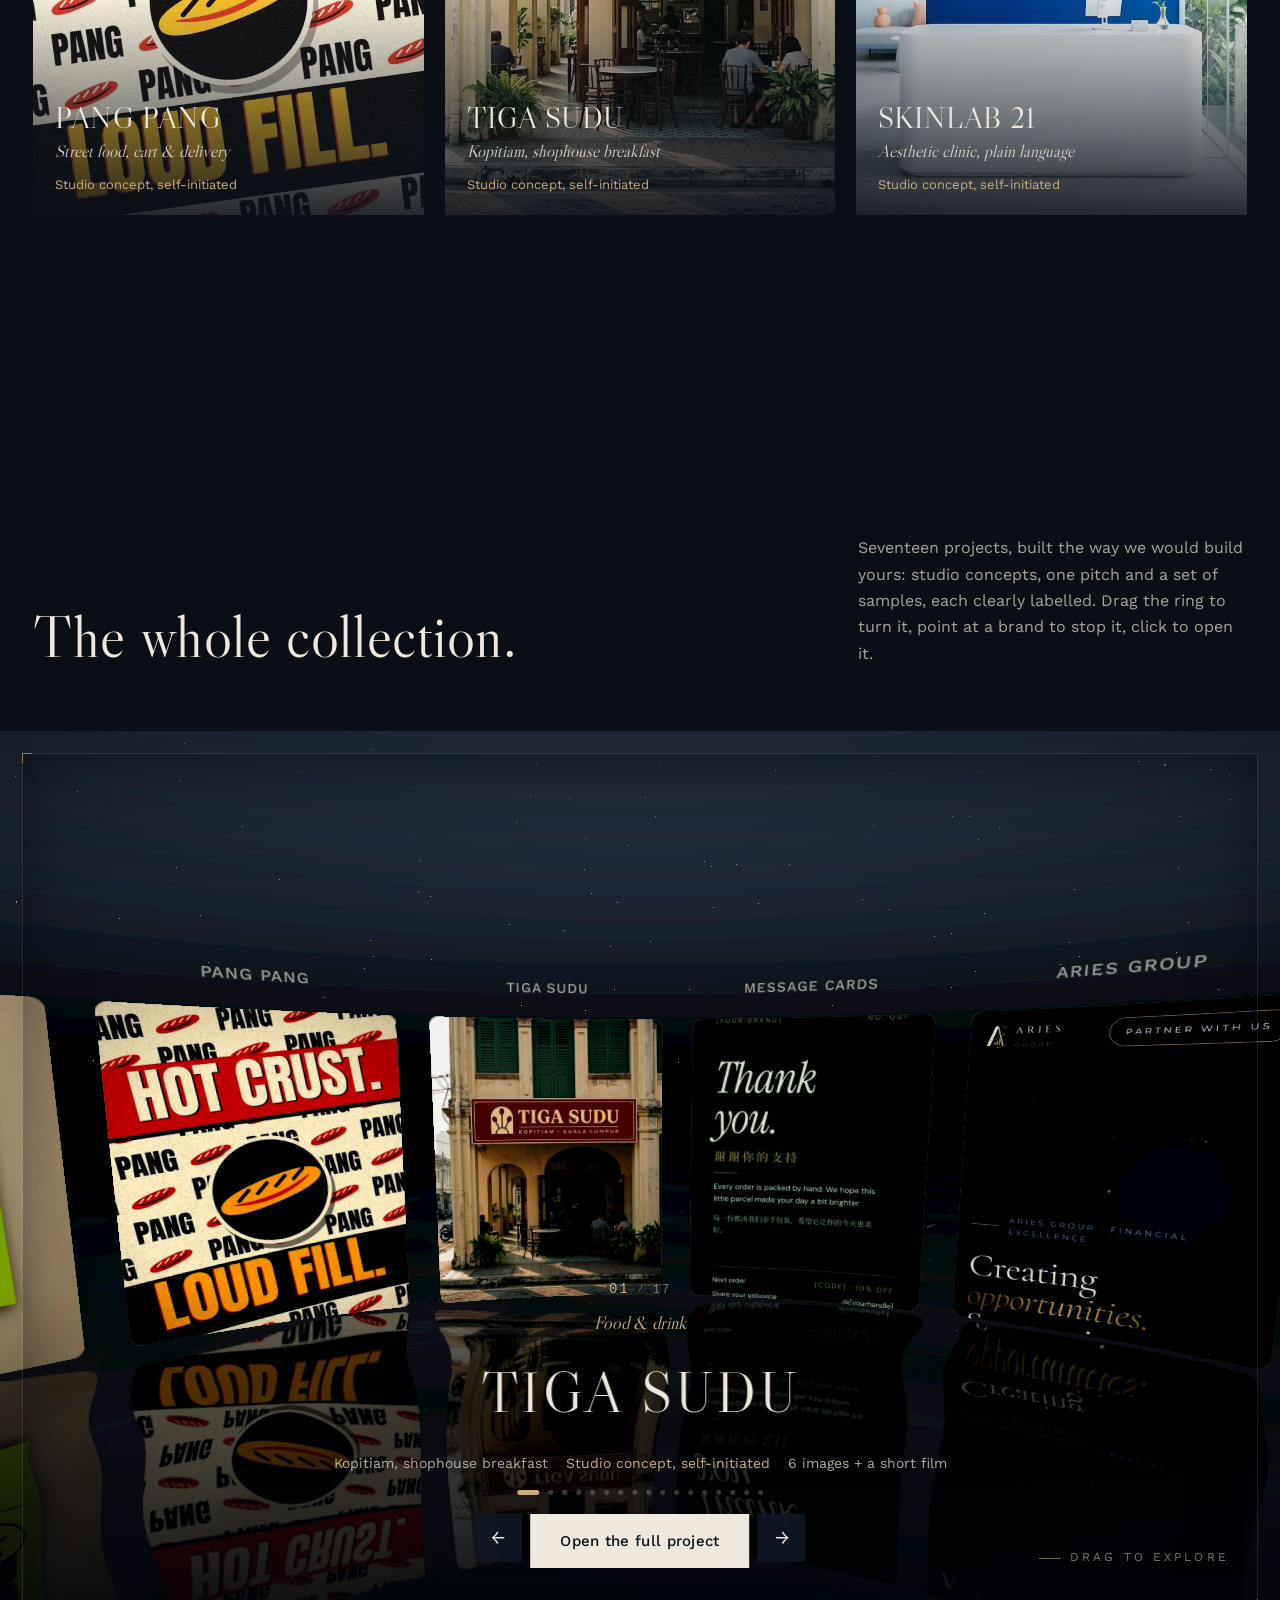
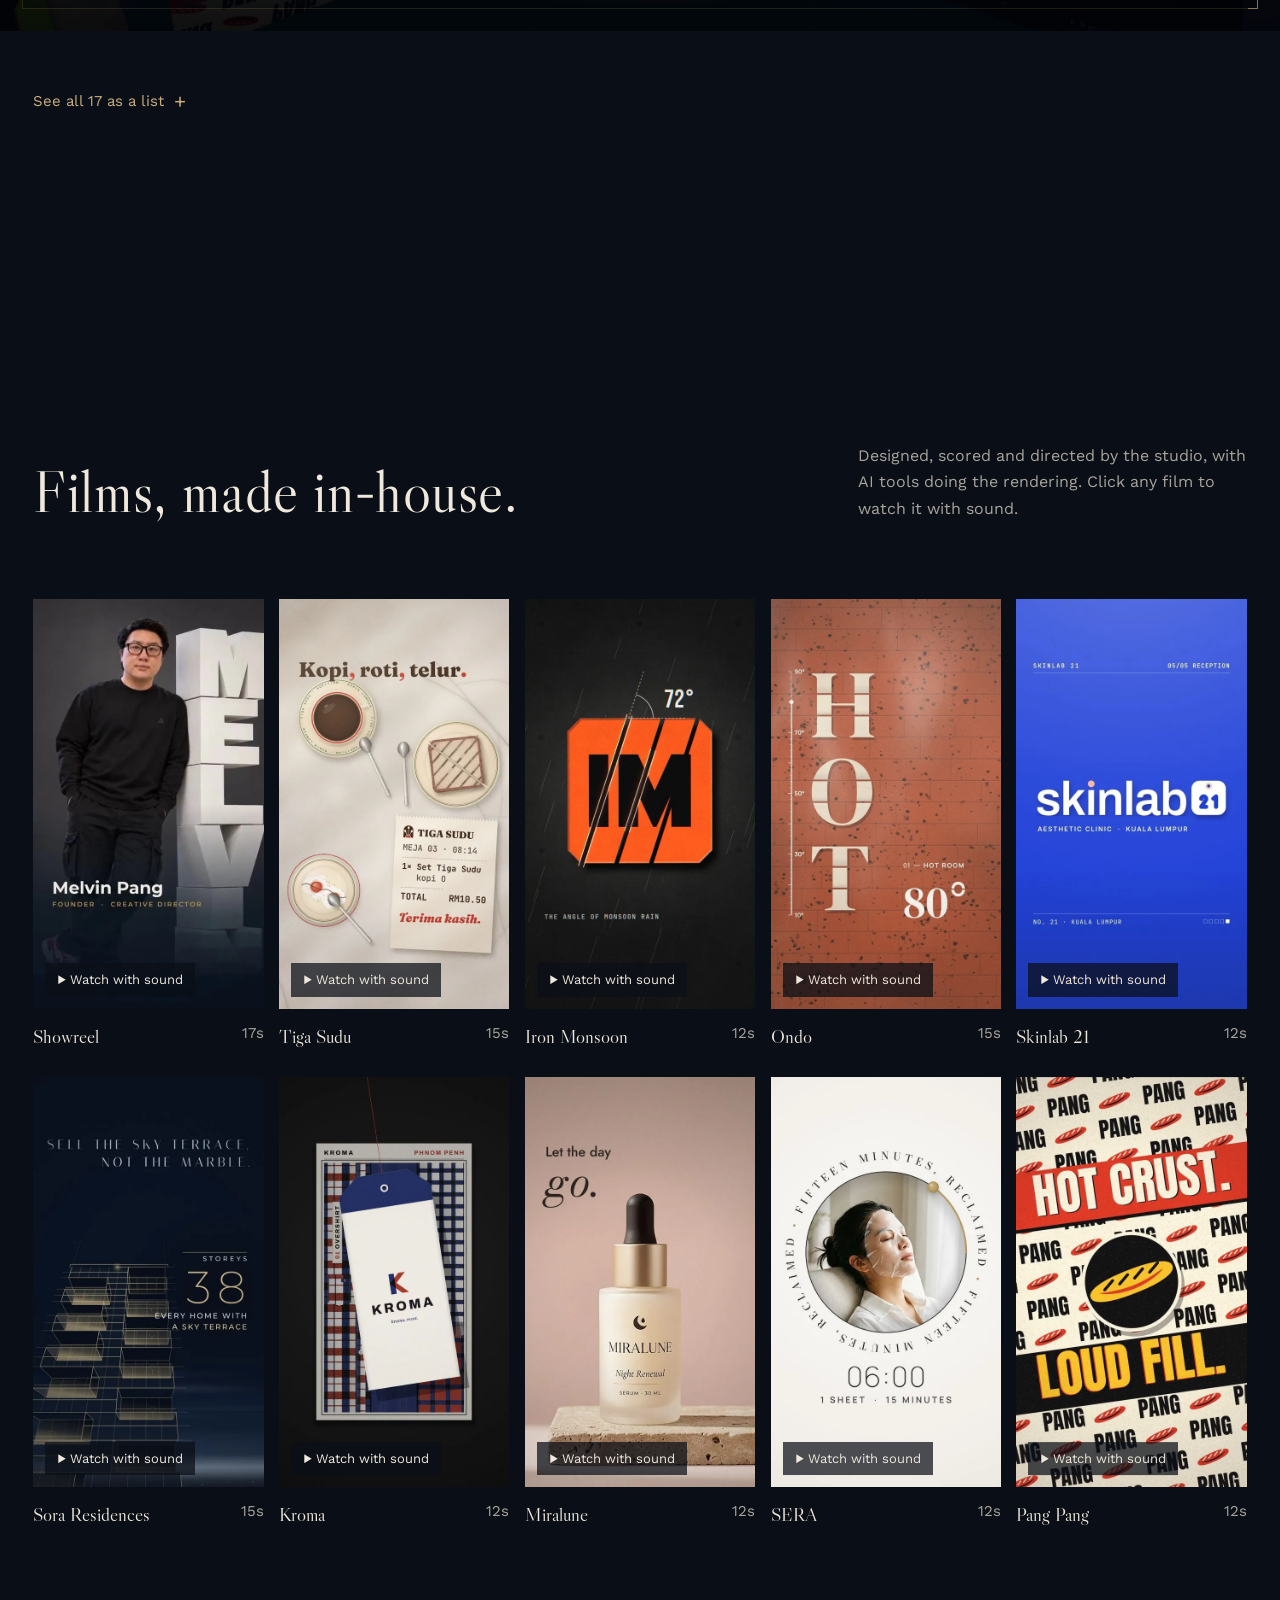
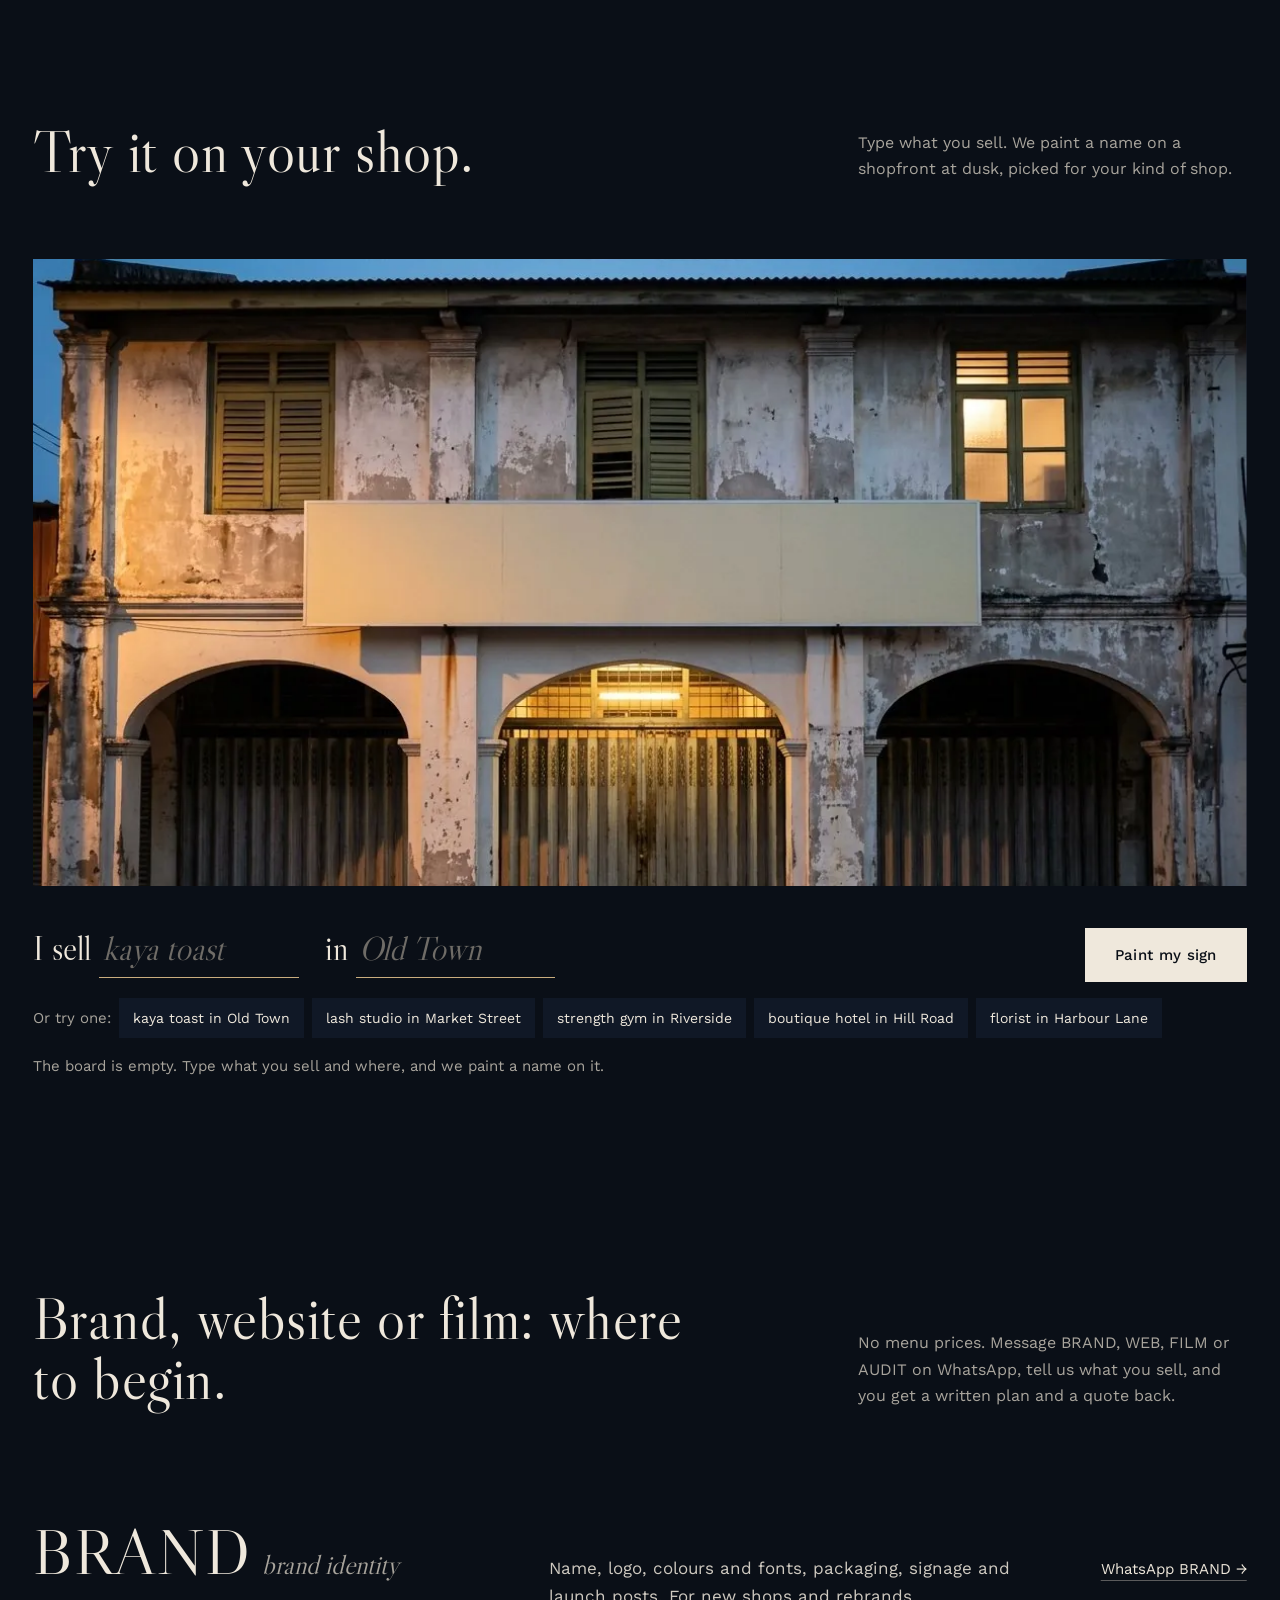
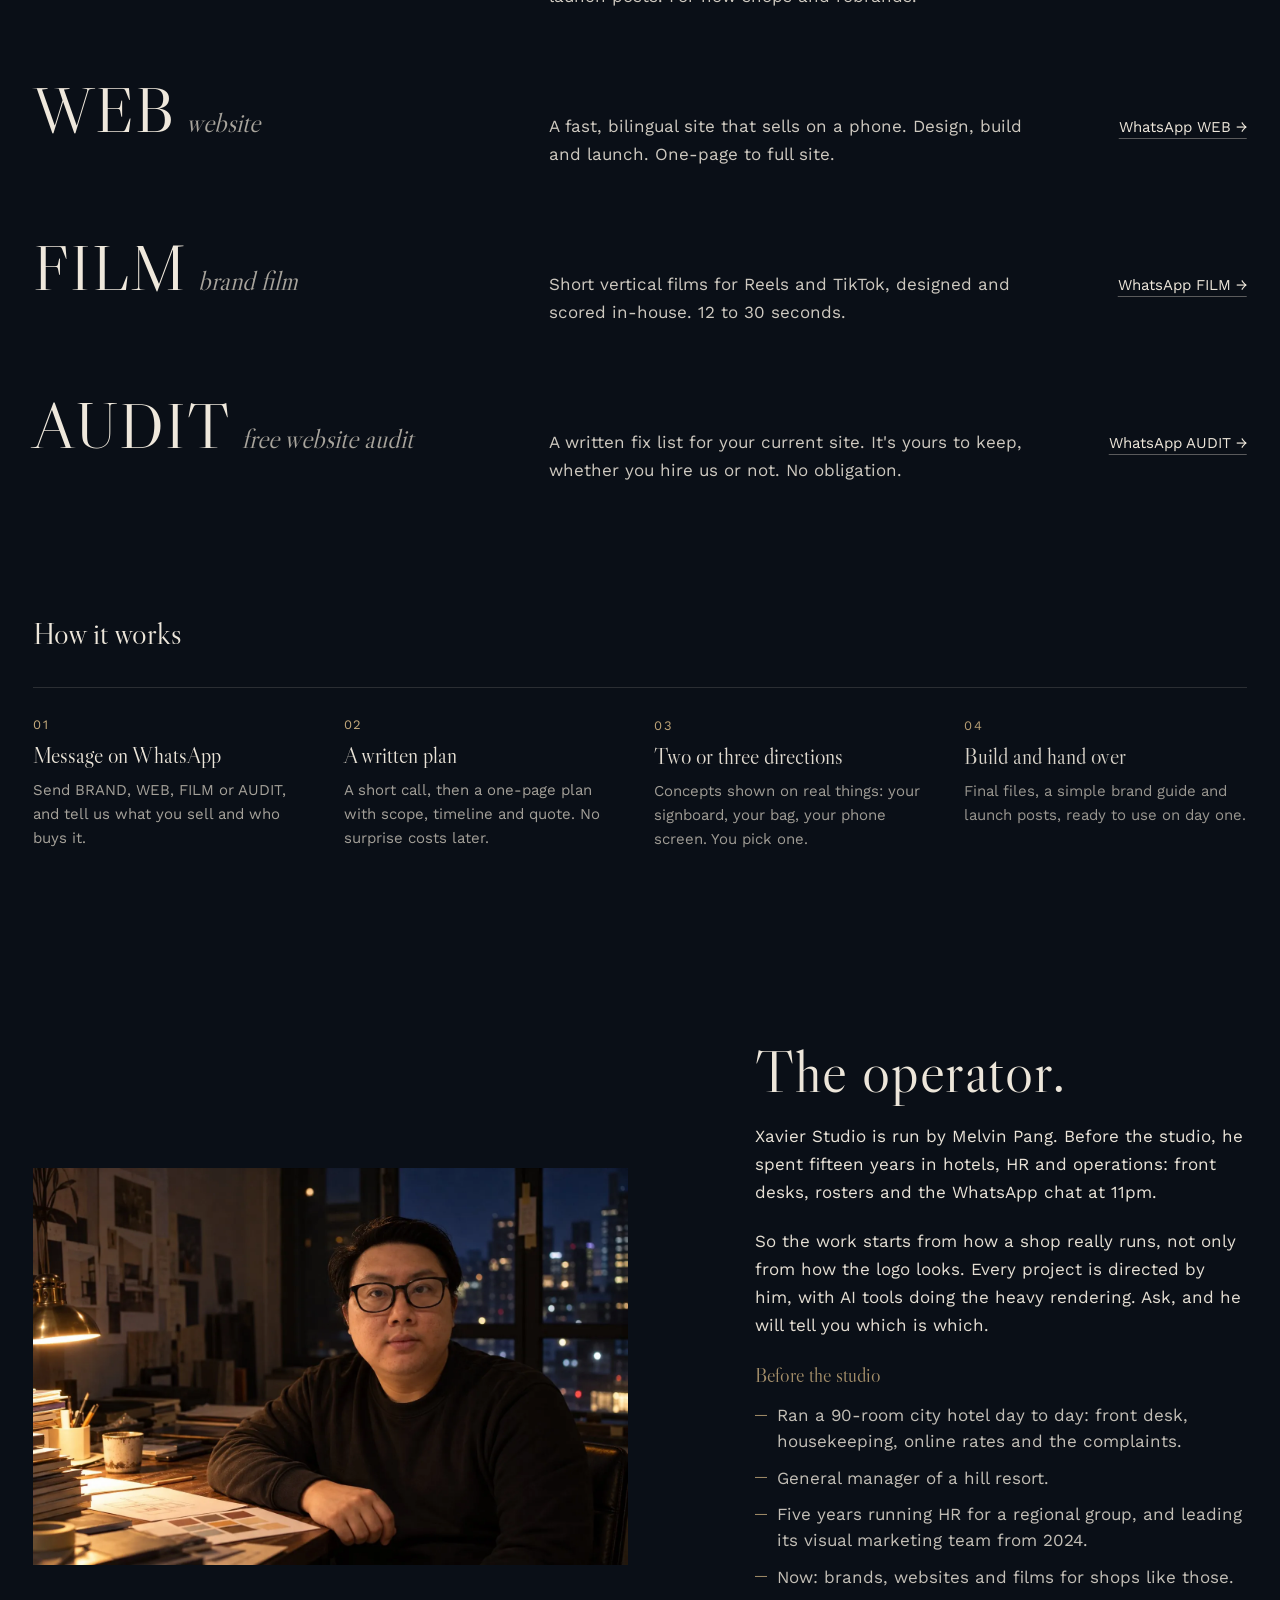
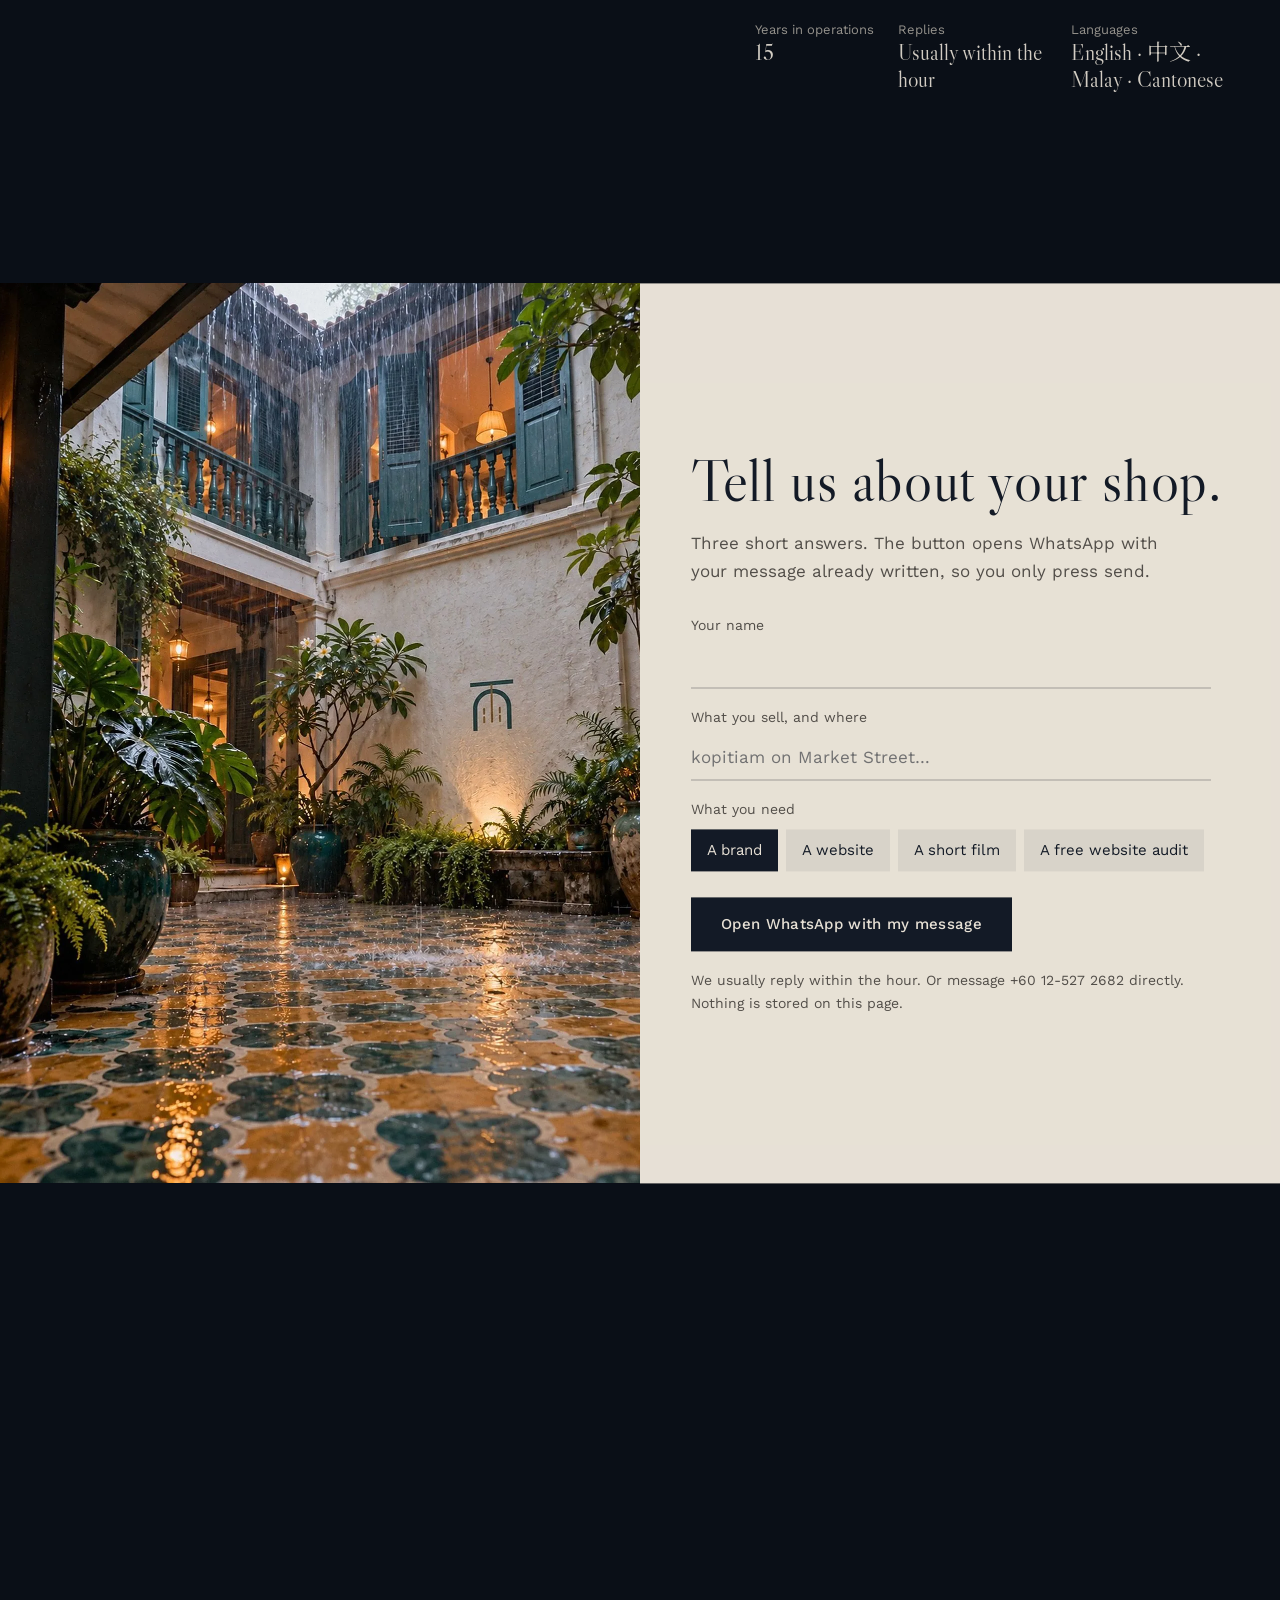
==== commit bb9fc106: "Add files via upload" ====
--- a/index.html
+++ b/index.html
@@ -65,16 +65,16 @@
   <p class="hero__cap" data-t="hero.cap">Melvin Pang, founder</p>
 </section>
 
-<!-- THREE OF SIXTEEN -->
+<!-- THREE OF SEVENTEEN -->
 <section class="three" id="three">
-  <div class="sechead rv"><h2 class="h2" data-th="three.h">Small shops, first.</h2><p data-t="three.p">A kopitiam, a street-food stall and a skin clinic: three of the sixteen projects below.</p></div>
+  <div class="sechead rv"><h2 class="h2" data-th="three.h">Small shops, first.</h2><p data-t="three.p">A street-food stall, a kopitiam and a skin clinic: three of the seventeen projects below.</p></div>
   <div class="three__row" id="three-row"></div>
 </section>
 
 <!-- THE INDEX -->
 <section class="index" id="index">
-  <div class="index__head"><h2 class="h2 rv" data-th="index.h">The whole collection.</h2><p class="rv" data-t="index.p">Sixteen projects, built the way we would build yours: studio concepts, one pitch and a set of samples, each clearly labelled. Drag the ring to turn it, point at a brand to stop it, click to open it.</p></div>
-  <div class="hall" id="hall" tabindex="0" role="region" aria-roledescription="carousel" aria-label="The collection: a turning ring of all 16 brands. Drag to turn it, use the arrow keys, or open the list below.">
+  <div class="index__head"><h2 class="h2 rv" data-th="index.h">The whole collection.</h2><p class="rv" data-t="index.p">Seventeen projects, built the way we would build yours: studio concepts, one pitch and a set of samples, each clearly labelled. Drag the ring to turn it, point at a brand to stop it, click to open it.</p></div>
+  <div class="hall" id="hall" tabindex="0" role="region" aria-roledescription="carousel" aria-label="The collection: a turning ring of all 17 brands. Drag to turn it, use the arrow keys, or open the list below.">
     <canvas id="hall-c"></canvas>
     <div class="hud">
       <div class="vignette"></div>
@@ -92,9 +92,9 @@
     </div>
   </div>
   <details class="index__list" id="index-list">
-    <summary data-t="hall.list">See all 16 as a list</summary>
+    <summary data-t="hall.list">See all 17 as a list</summary>
     <div class="index__body">
-      <ol class="rows" id="rows"><li><a class="row" href="#tiga-sudu" data-i="0"><span class="row__no">01</span><span class="row__name">Tiga Sudu</span><span class="row__sector">Kopitiam, shophouse breakfast</span><span class="row__label">Studio concept, self-initiated</span></a></li><li><a class="row" href="#pang-pang" data-i="1"><span class="row__no">02</span><span class="row__name">Pang Pang</span><span class="row__sector">Street food, cart &amp; delivery</span><span class="row__label">Studio concept, self-initiated</span></a></li><li><a class="row" href="#black-lot" data-i="2"><span class="row__no">03</span><span class="row__name">Black Lot</span><span class="row__sector">Pepper, single estate</span><span class="row__label">Studio concept, self-initiated</span></a></li><li><a class="row" href="#skinlab-21" data-i="3"><span class="row__no">04</span><span class="row__name">Skinlab 21</span><span class="row__sector">Aesthetic clinic, plain language</span><span class="row__label">Studio concept, self-initiated</span></a></li><li><a class="row" href="#molar-co" data-i="4"><span class="row__no">05</span><span class="row__name">Molar &amp; Co.</span><span class="row__sector">Family dental clinic, prices first</span><span class="row__label">Studio concept, self-initiated</span></a></li><li><a class="row" href="#miralune" data-i="5"><span class="row__no">06</span><span class="row__name">Miralune</span><span class="row__sector">Skincare, night ritual</span><span class="row__label">Studio concept, self-initiated</span></a></li><li><a class="row" href="#sera" data-i="6"><span class="row__no">07</span><span class="row__name">SERA</span><span class="row__sector">Sheet-mask skincare, fifteen minutes</span><span class="row__label">Studio concept, self-initiated</span></a></li><li><a class="row" href="#sora-residences" data-i="7"><span class="row__no">08</span><span class="row__name">Sora Residences</span><span class="row__sector">Residential tower, sky terraces</span><span class="row__label">Studio concept, self-initiated</span></a></li><li><a class="row" href="#rumah-hujan" data-i="8"><span class="row__no">09</span><span class="row__name">Rumah Hujan</span><span class="row__sector">Heritage hotel, eight rooms</span><span class="row__label">Studio concept, self-initiated</span></a></li><li><a class="row" href="#ondo" data-i="9"><span class="row__no">10</span><span class="row__name">Ondo</span><span class="row__sector">Bathhouse, hot &amp; cold</span><span class="row__label">Studio concept, self-initiated</span></a></li><li><a class="row" href="#shophouse-88" data-i="10"><span class="row__no">11</span><span class="row__name">Shophouse 88</span><span class="row__sector">Co-working, pre-war shophouse</span><span class="row__label">Studio concept, self-initiated</span></a></li><li><a class="row" href="#iron-monsoon" data-i="11"><span class="row__no">12</span><span class="row__name">Iron Monsoon</span><span class="row__sector">Strength gym, no mirrors</span><span class="row__label">Studio concept, self-initiated</span></a></li><li><a class="row" href="#kroma" data-i="12"><span class="row__no">13</span><span class="row__name">Kroma</span><span class="row__sector">Fashion label, checked cloth</span><span class="row__label">Studio concept, self-initiated</span></a></li><li><a class="row" href="#waggle-co" data-i="13"><span class="row__no">14</span><span class="row__name">Waggle &amp; Co.</span><span class="row__sector">Pet grooming &amp; treats</span><span class="row__label">Studio concept, self-initiated</span></a></li><li><a class="row" href="#aries-group" data-i="14"><span class="row__no">15</span><span class="row__name">Aries Group</span><span class="row__sector">Website, funding &amp; NGO group</span><span class="row__label">Pitch concept, not commissioned</span></a></li><li><a class="row" href="#message-cards" data-i="15"><span class="row__no">16</span><span class="row__name">Message cards</span><span class="row__sector">Print, bilingual 4R cards</span><span class="row__label">Studio samples</span></a></li></ol>
+      <ol class="rows" id="rows"><li><a class="row" href="#tiga-sudu" data-i="0"><span class="row__no">01</span><span class="row__name">Tiga Sudu</span><span class="row__sector">Kopitiam, shophouse breakfast</span><span class="row__label">Studio concept, self-initiated</span></a></li><li><a class="row" href="#pang-pang" data-i="1"><span class="row__no">02</span><span class="row__name">Pang Pang</span><span class="row__sector">Street food, cart &amp; delivery</span><span class="row__label">Studio concept, self-initiated</span></a></li><li><a class="row" href="#sour-hour" data-i="2"><span class="row__no">03</span><span class="row__name">Sour Hour</span><span class="row__sector">Sparkling sours, pop-up drinks</span><span class="row__label">Studio concept, self-initiated</span></a></li><li><a class="row" href="#black-lot" data-i="3"><span class="row__no">04</span><span class="row__name">Black Lot</span><span class="row__sector">Pepper, single estate</span><span class="row__label">Studio concept, self-initiated</span></a></li><li><a class="row" href="#skinlab-21" data-i="4"><span class="row__no">05</span><span class="row__name">Skinlab 21</span><span class="row__sector">Aesthetic clinic, plain language</span><span class="row__label">Studio concept, self-initiated</span></a></li><li><a class="row" href="#molar-co" data-i="5"><span class="row__no">06</span><span class="row__name">Molar &amp; Co.</span><span class="row__sector">Family dental clinic, prices first</span><span class="row__label">Studio concept, self-initiated</span></a></li><li><a class="row" href="#miralune" data-i="6"><span class="row__no">07</span><span class="row__name">Miralune</span><span class="row__sector">Skincare, night ritual</span><span class="row__label">Studio concept, self-initiated</span></a></li><li><a class="row" href="#sera" data-i="7"><span class="row__no">08</span><span class="row__name">SERA</span><span class="row__sector">Sheet-mask skincare, fifteen minutes</span><span class="row__label">Studio concept, self-initiated</span></a></li><li><a class="row" href="#sora-residences" data-i="8"><span class="row__no">09</span><span class="row__name">Sora Residences</span><span class="row__sector">Residential tower, sky terraces</span><span class="row__label">Studio concept, self-initiated</span></a></li><li><a class="row" href="#rumah-hujan" data-i="9"><span class="row__no">10</span><span class="row__name">Rumah Hujan</span><span class="row__sector">Heritage hotel, eight rooms</span><span class="row__label">Studio concept, self-initiated</span></a></li><li><a class="row" href="#ondo" data-i="10"><span class="row__no">11</span><span class="row__name">Ondo</span><span class="row__sector">Bathhouse, hot &amp; cold</span><span class="row__label">Studio concept, self-initiated</span></a></li><li><a class="row" href="#shophouse-88" data-i="11"><span class="row__no">12</span><span class="row__name">Shophouse 88</span><span class="row__sector">Co-working, pre-war shophouse</span><span class="row__label">Studio concept, self-initiated</span></a></li><li><a class="row" href="#iron-monsoon" data-i="12"><span class="row__no">13</span><span class="row__name">Iron Monsoon</span><span class="row__sector">Strength gym, no mirrors</span><span class="row__label">Studio concept, self-initiated</span></a></li><li><a class="row" href="#kroma" data-i="13"><span class="row__no">14</span><span class="row__name">Kroma</span><span class="row__sector">Fashion label, checked cloth</span><span class="row__label">Studio concept, self-initiated</span></a></li><li><a class="row" href="#waggle-co" data-i="14"><span class="row__no">15</span><span class="row__name">Waggle &amp; Co.</span><span class="row__sector">Pet grooming &amp; treats</span><span class="row__label">Studio concept, self-initiated</span></a></li><li><a class="row" href="#aries-group" data-i="15"><span class="row__no">16</span><span class="row__name">Aries Group</span><span class="row__sector">Website, funding &amp; NGO group</span><span class="row__label">Pitch concept, not commissioned</span></a></li><li><a class="row" href="#message-cards" data-i="16"><span class="row__no">17</span><span class="row__name">Message cards</span><span class="row__sector">Print, bilingual 4R cards</span><span class="row__label">Studio samples</span></a></li></ol>
       <div class="travel" id="travel" aria-hidden="true"><img src="assets/work/tiga-sudu/cover.webp" alt="" id="travel-img" width="800" height="1000" loading="lazy"></div>
     </div>
   </details>
@@ -202,7 +202,9 @@
 <script>
   /* Mirror Hall needs WebGL; without it the list opens instead. */
   (function () { var ok = false; try { var c = document.createElement('canvas'); ok = !!(window.WebGLRenderingContext && (c.getContext('webgl') || c.getContext('experimental-webgl'))); } catch (e) {}
-    if (ok) document.documentElement.classList.add('webgl'); else document.getElementById('index-list').open = true; })();
+    if (ok) document.documentElement.classList.add('webgl');
+    /* no WebGL, or a phone: open the list so the work can be scanned straight away */
+    if (!ok || window.innerWidth <= 900) document.getElementById('index-list').open = true; })();
 </script>
 <script type="module">
   /* Mirror Hall loads only as the visitor nears the collection (keeps the first screen light). */
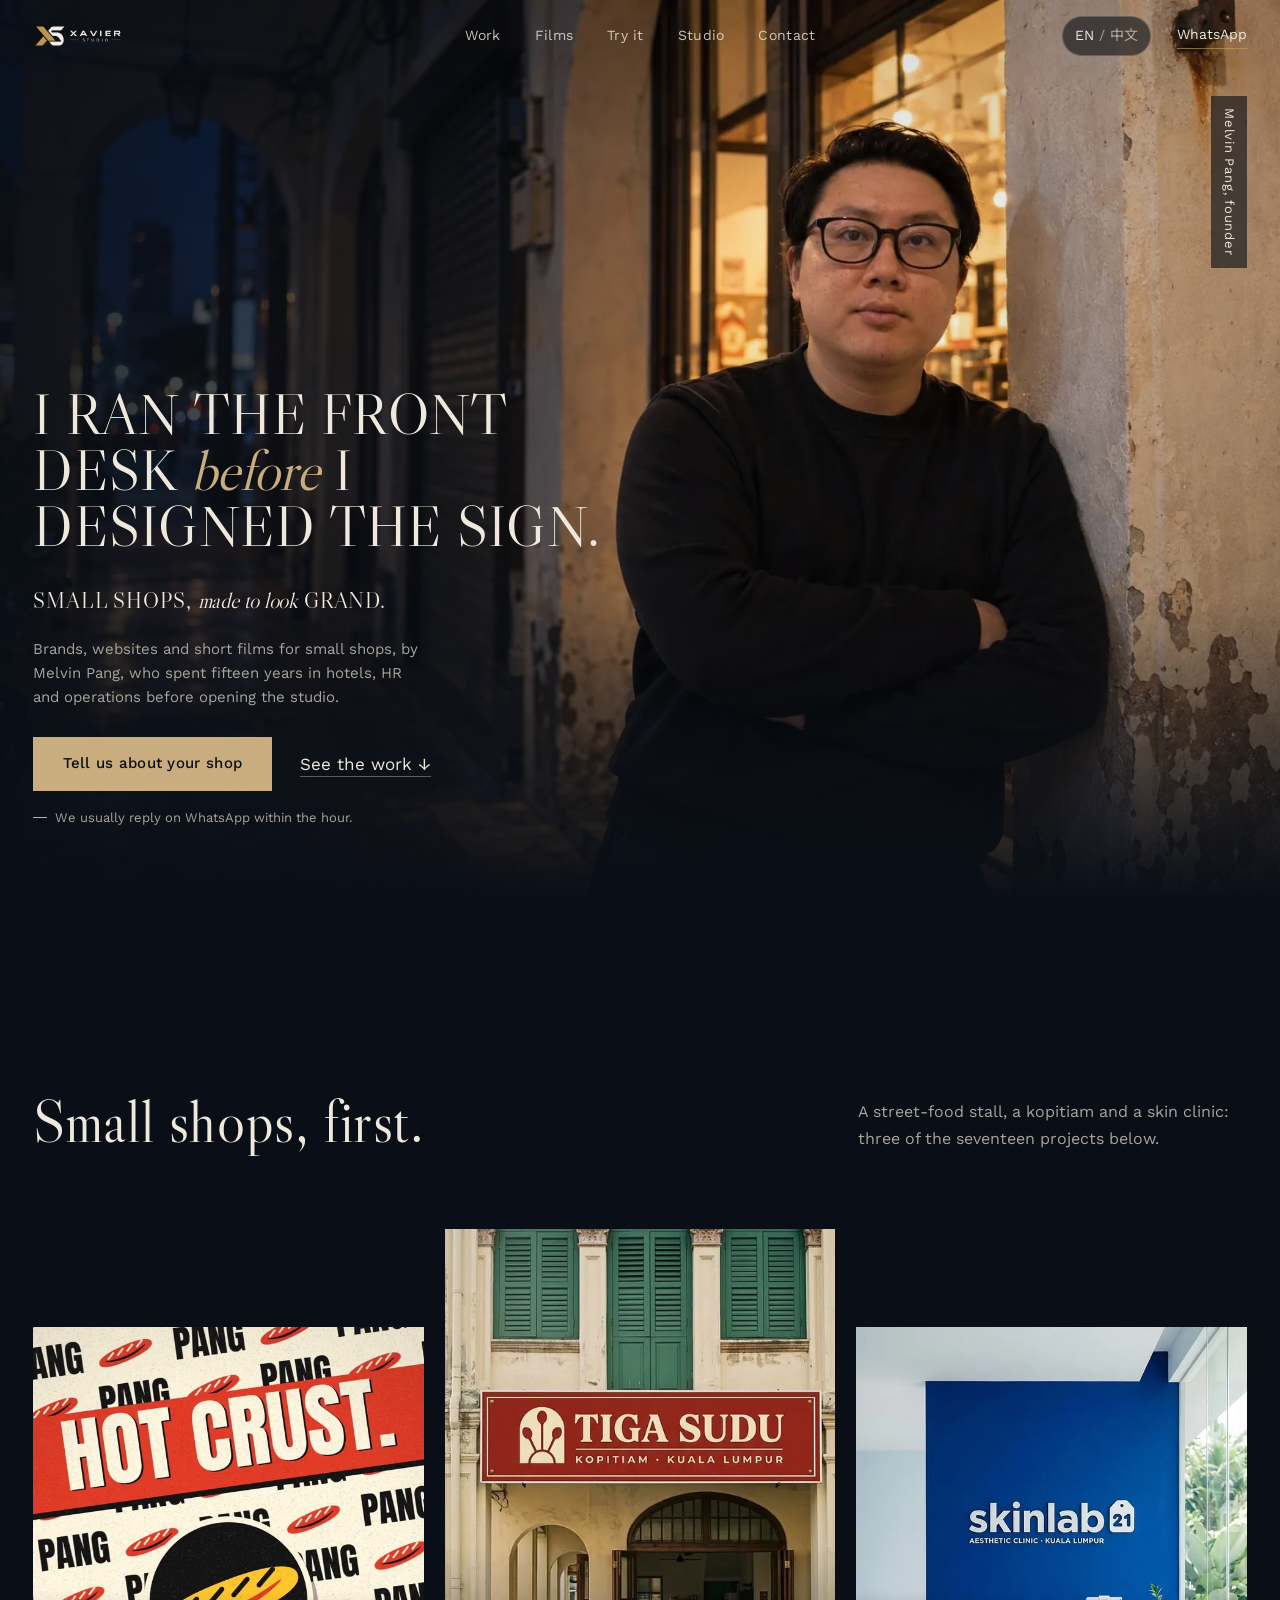
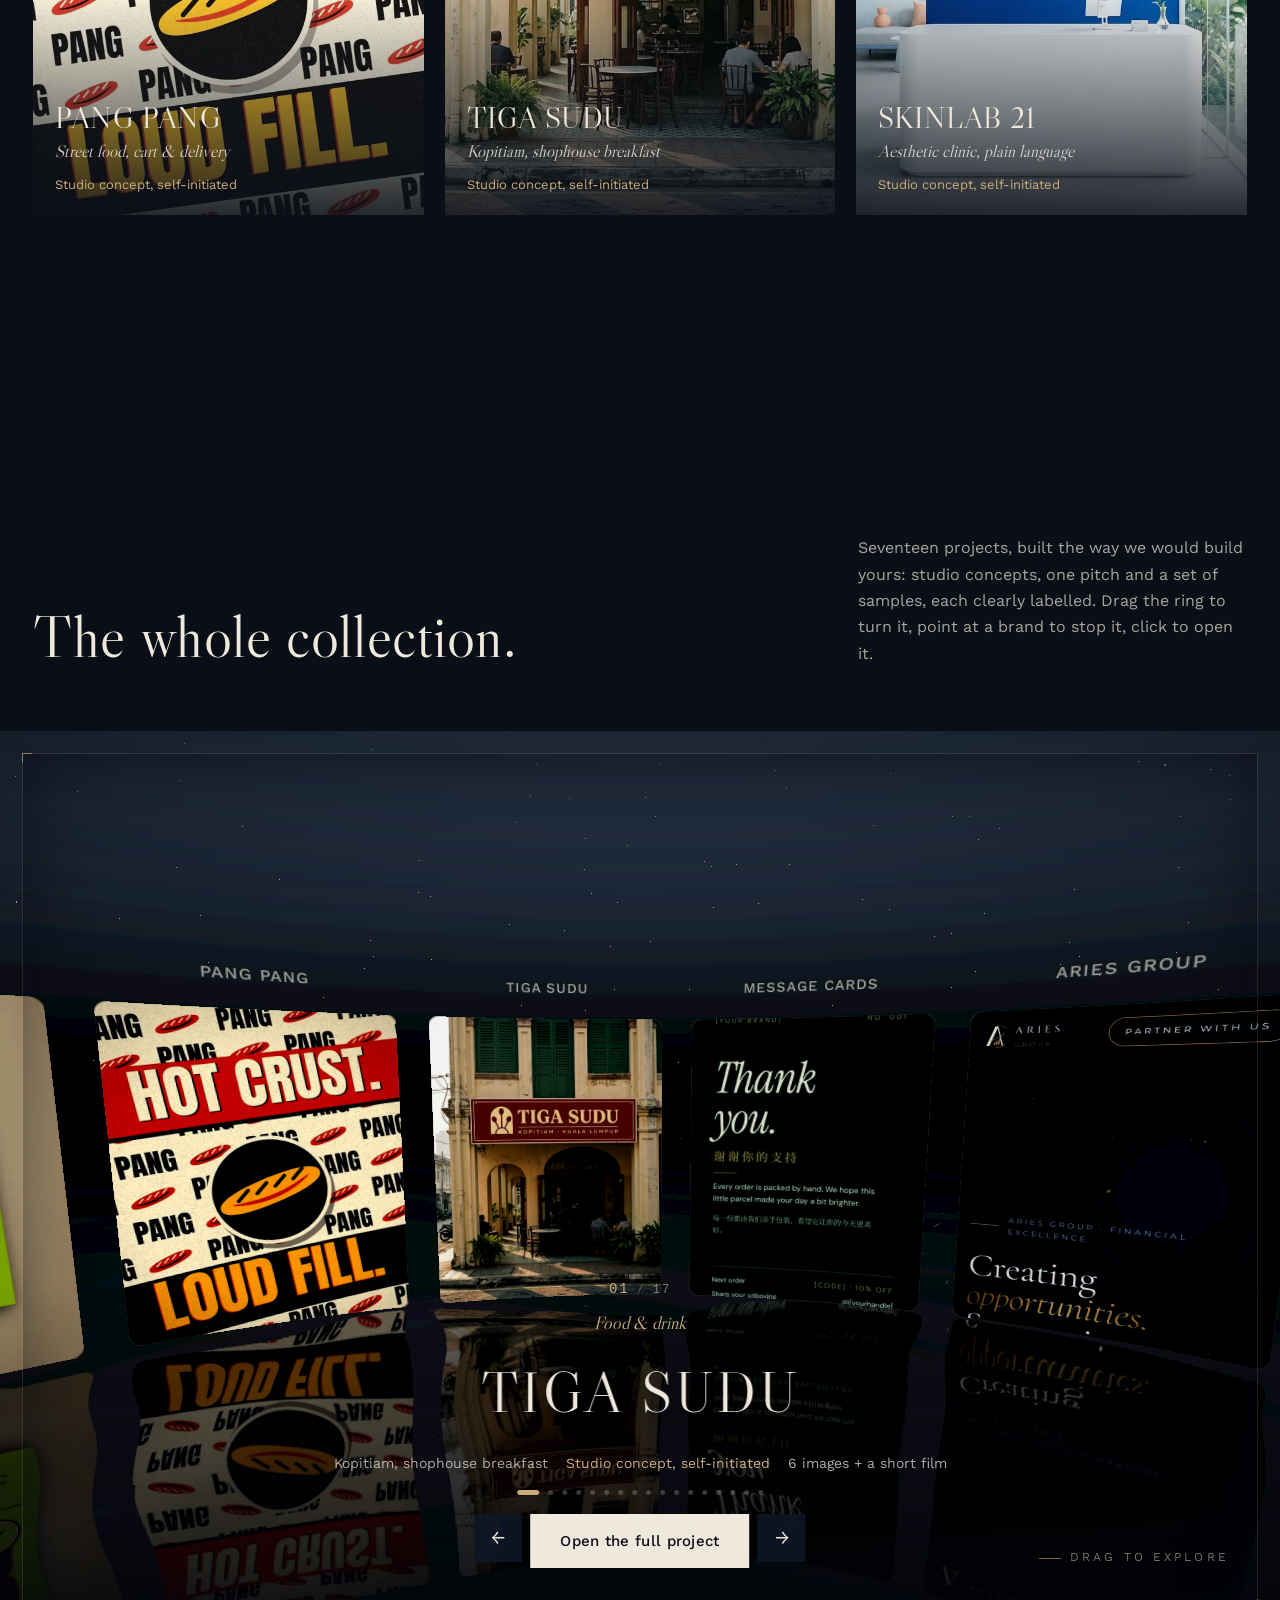
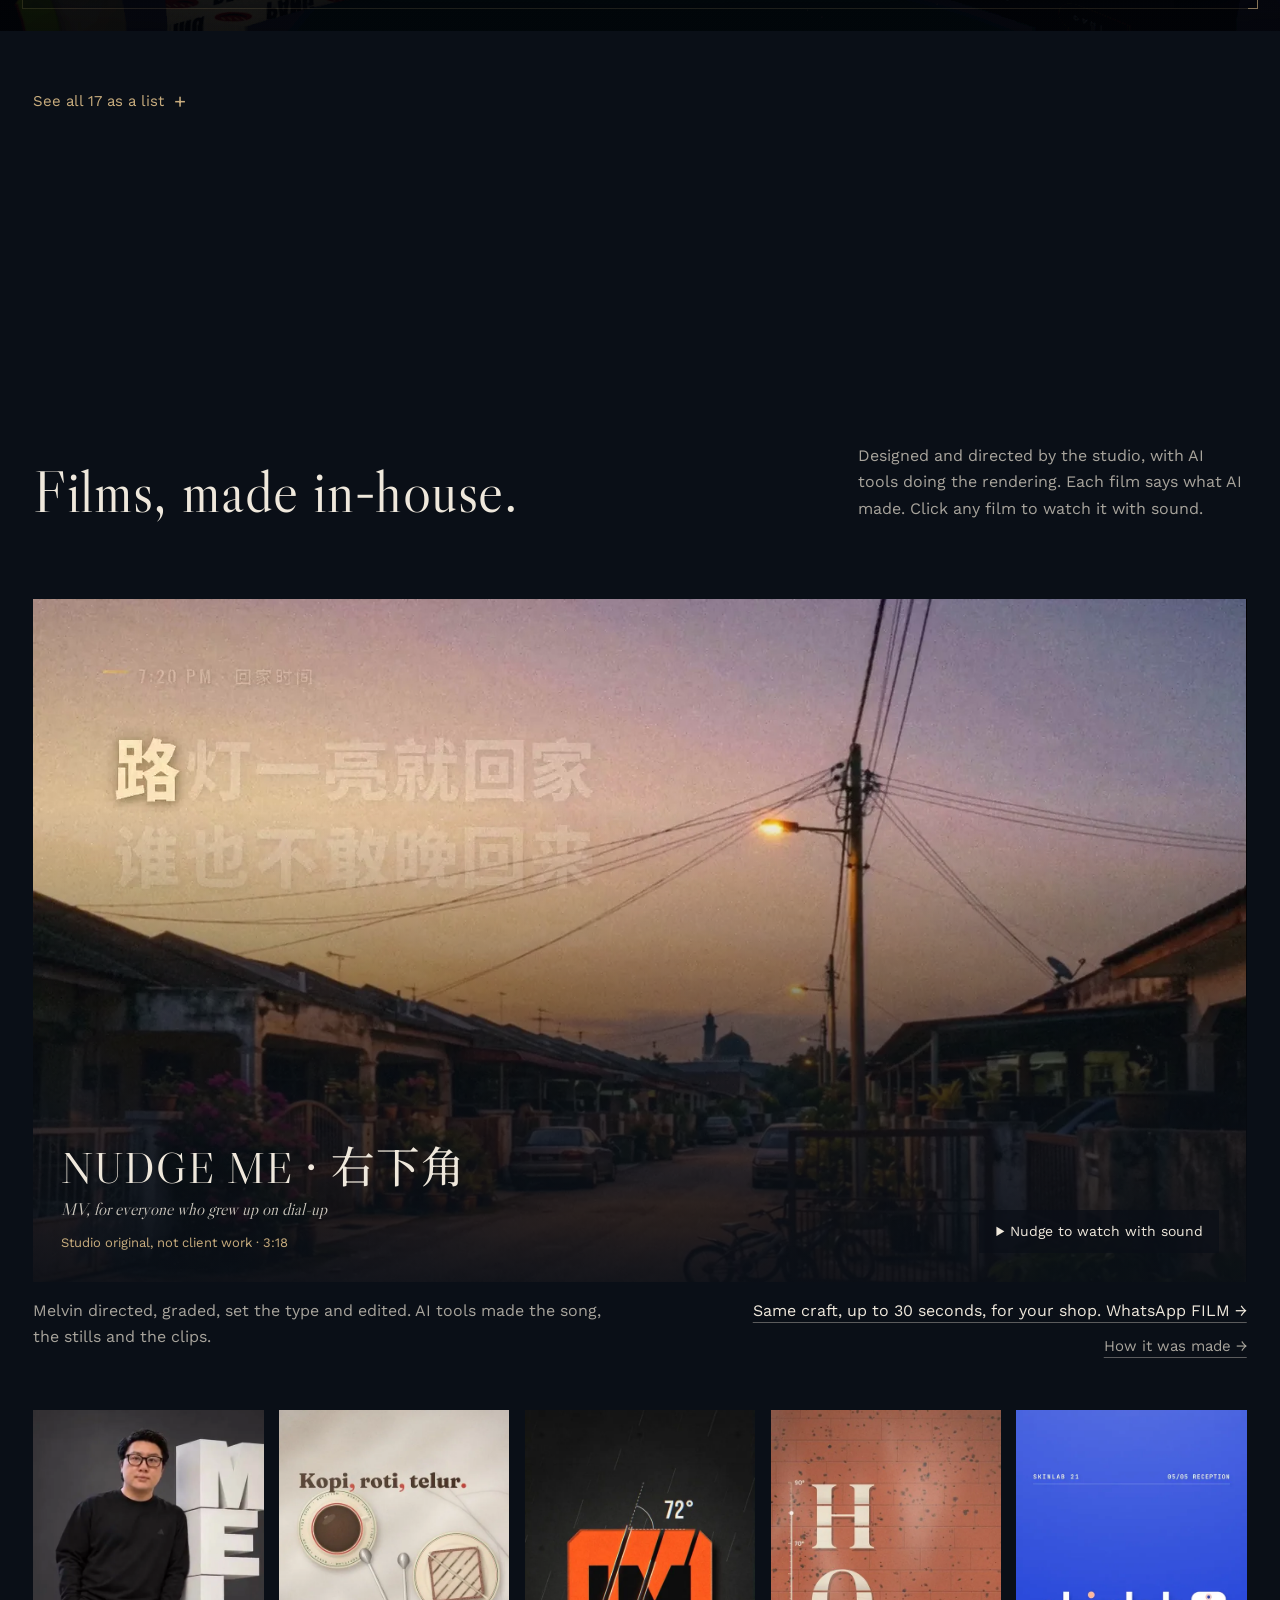
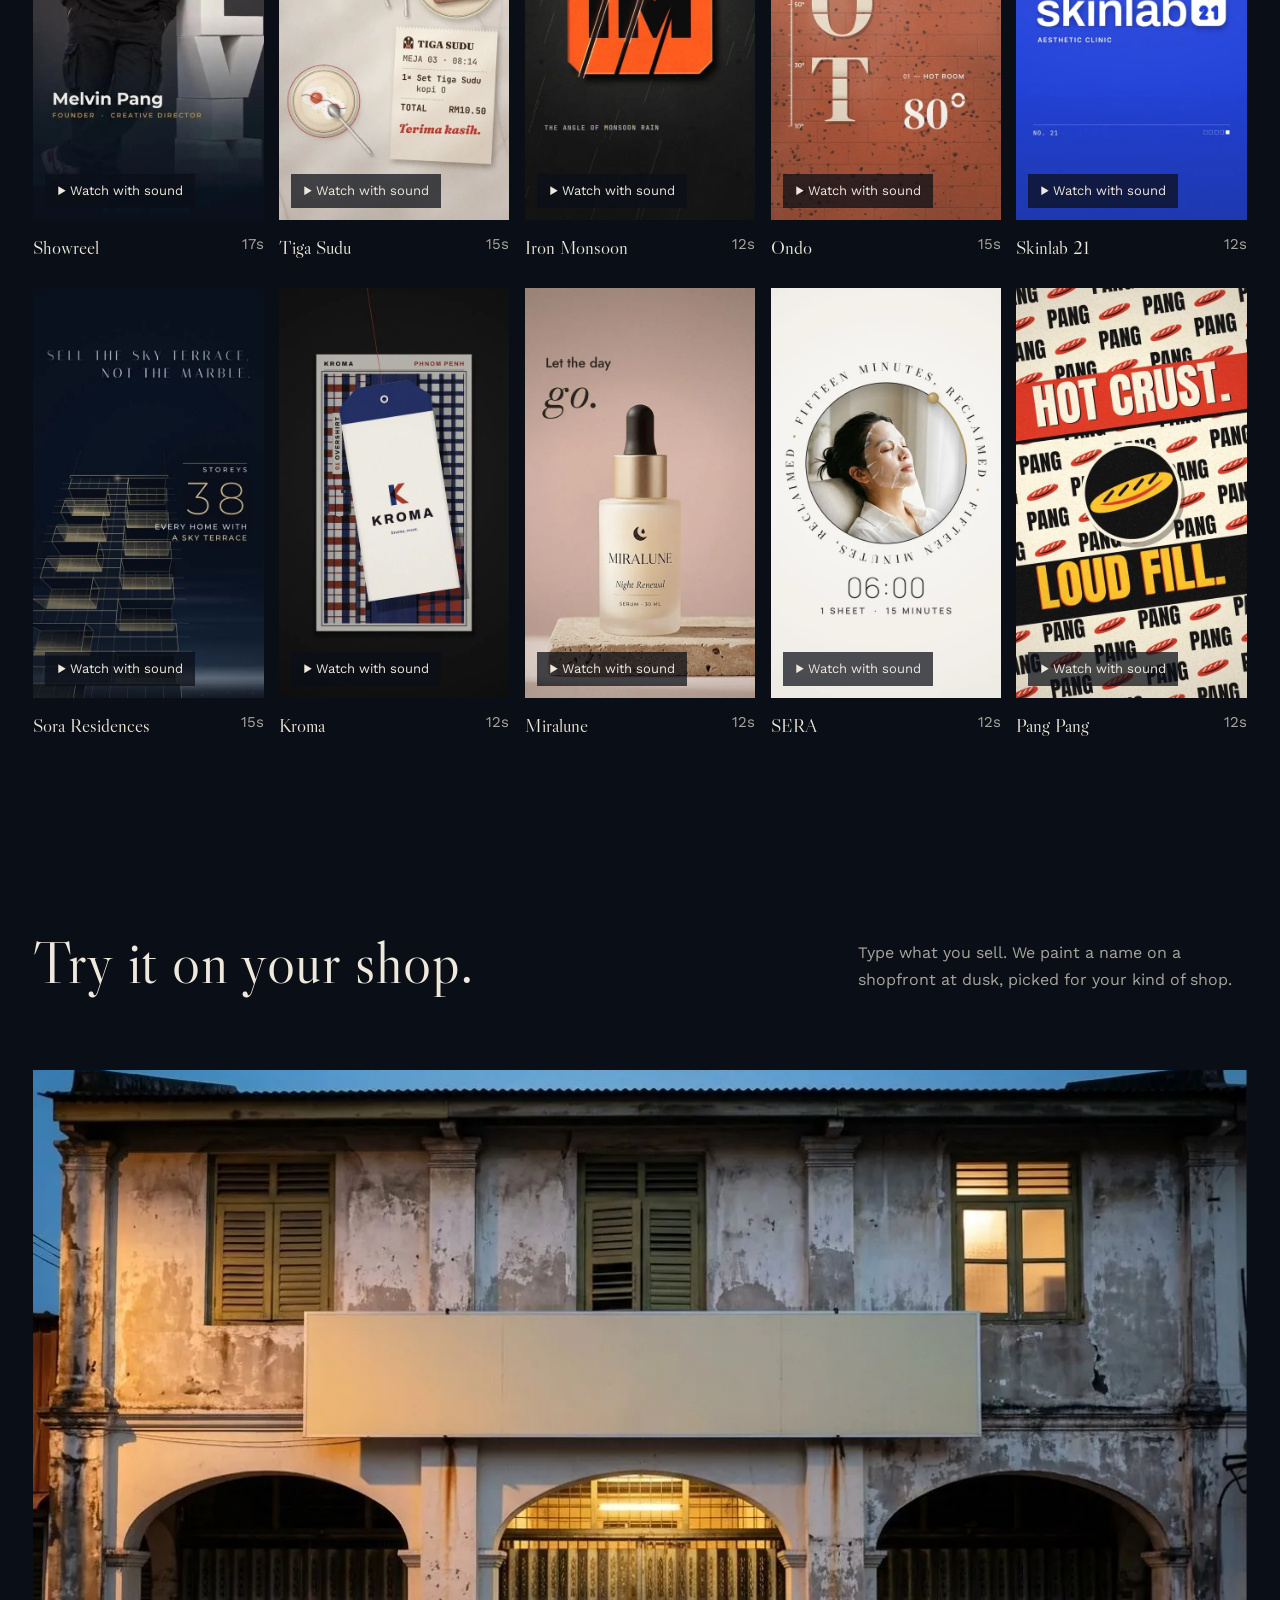
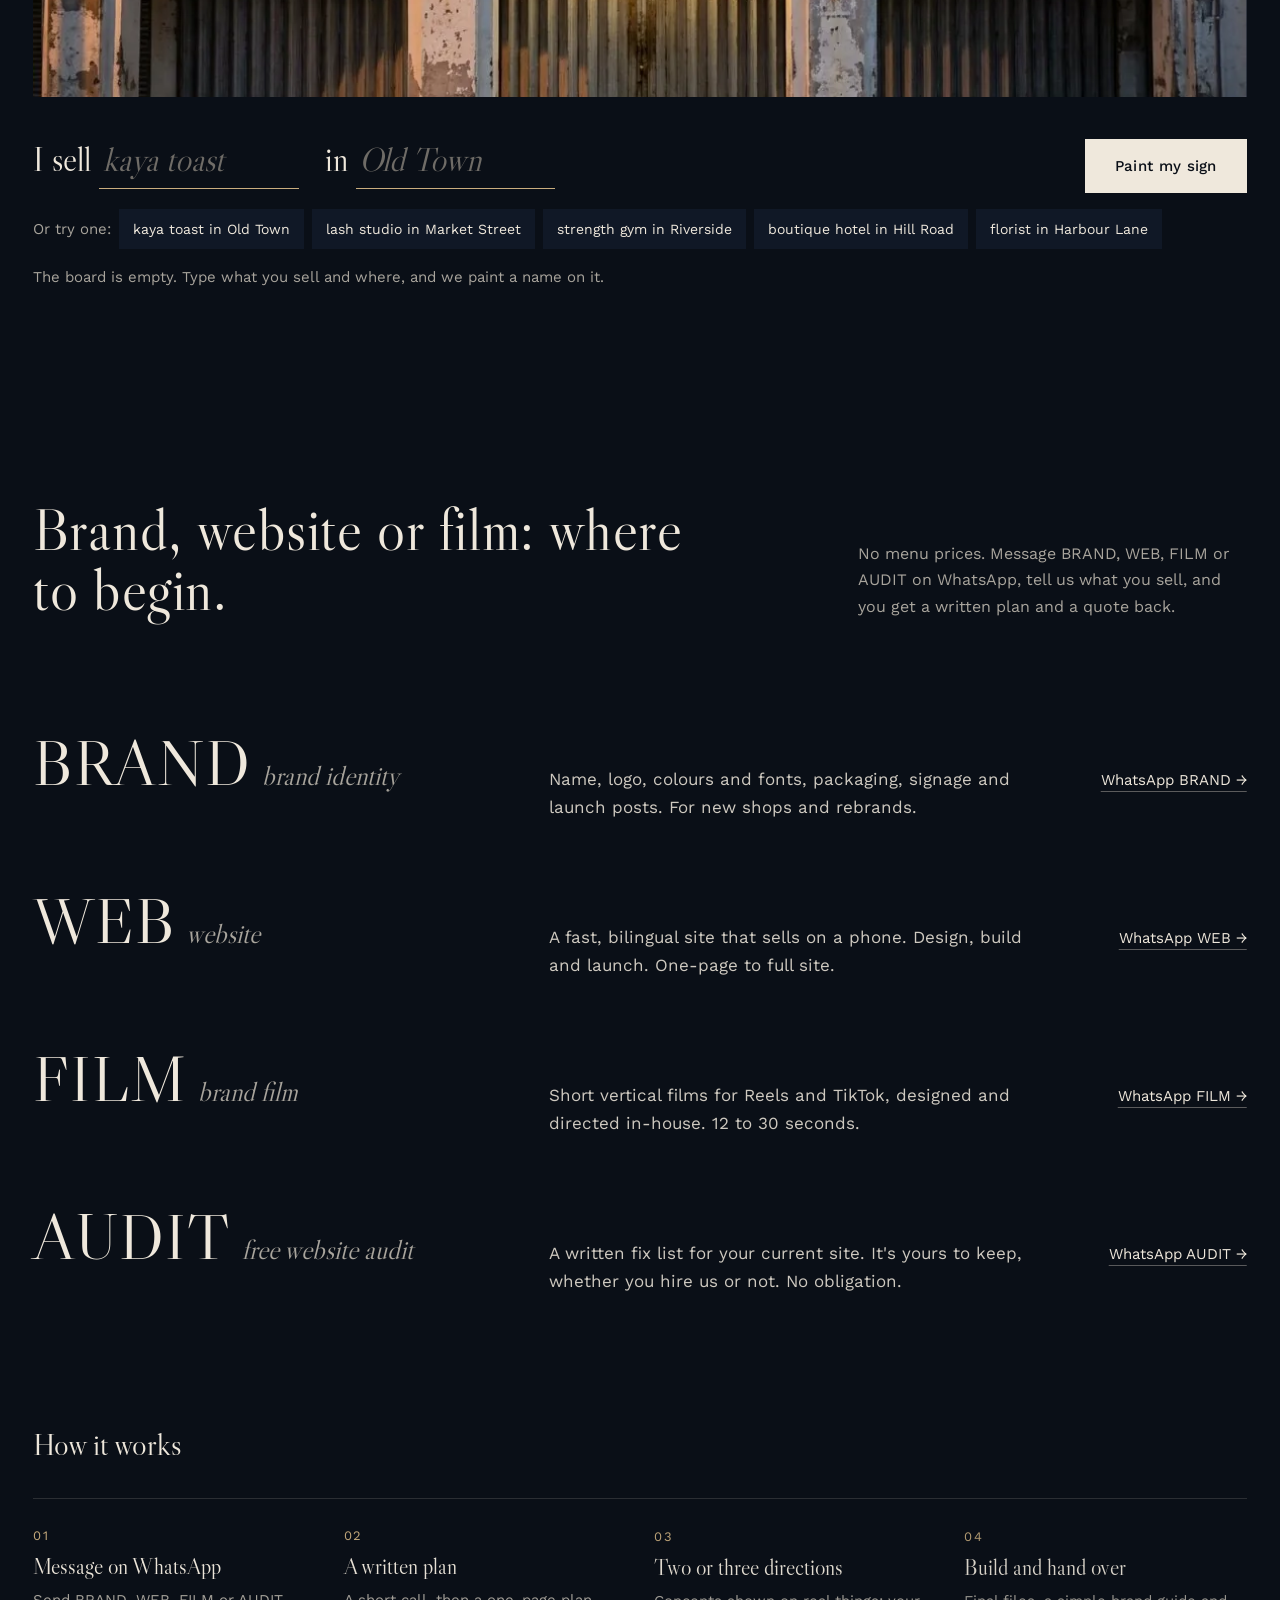
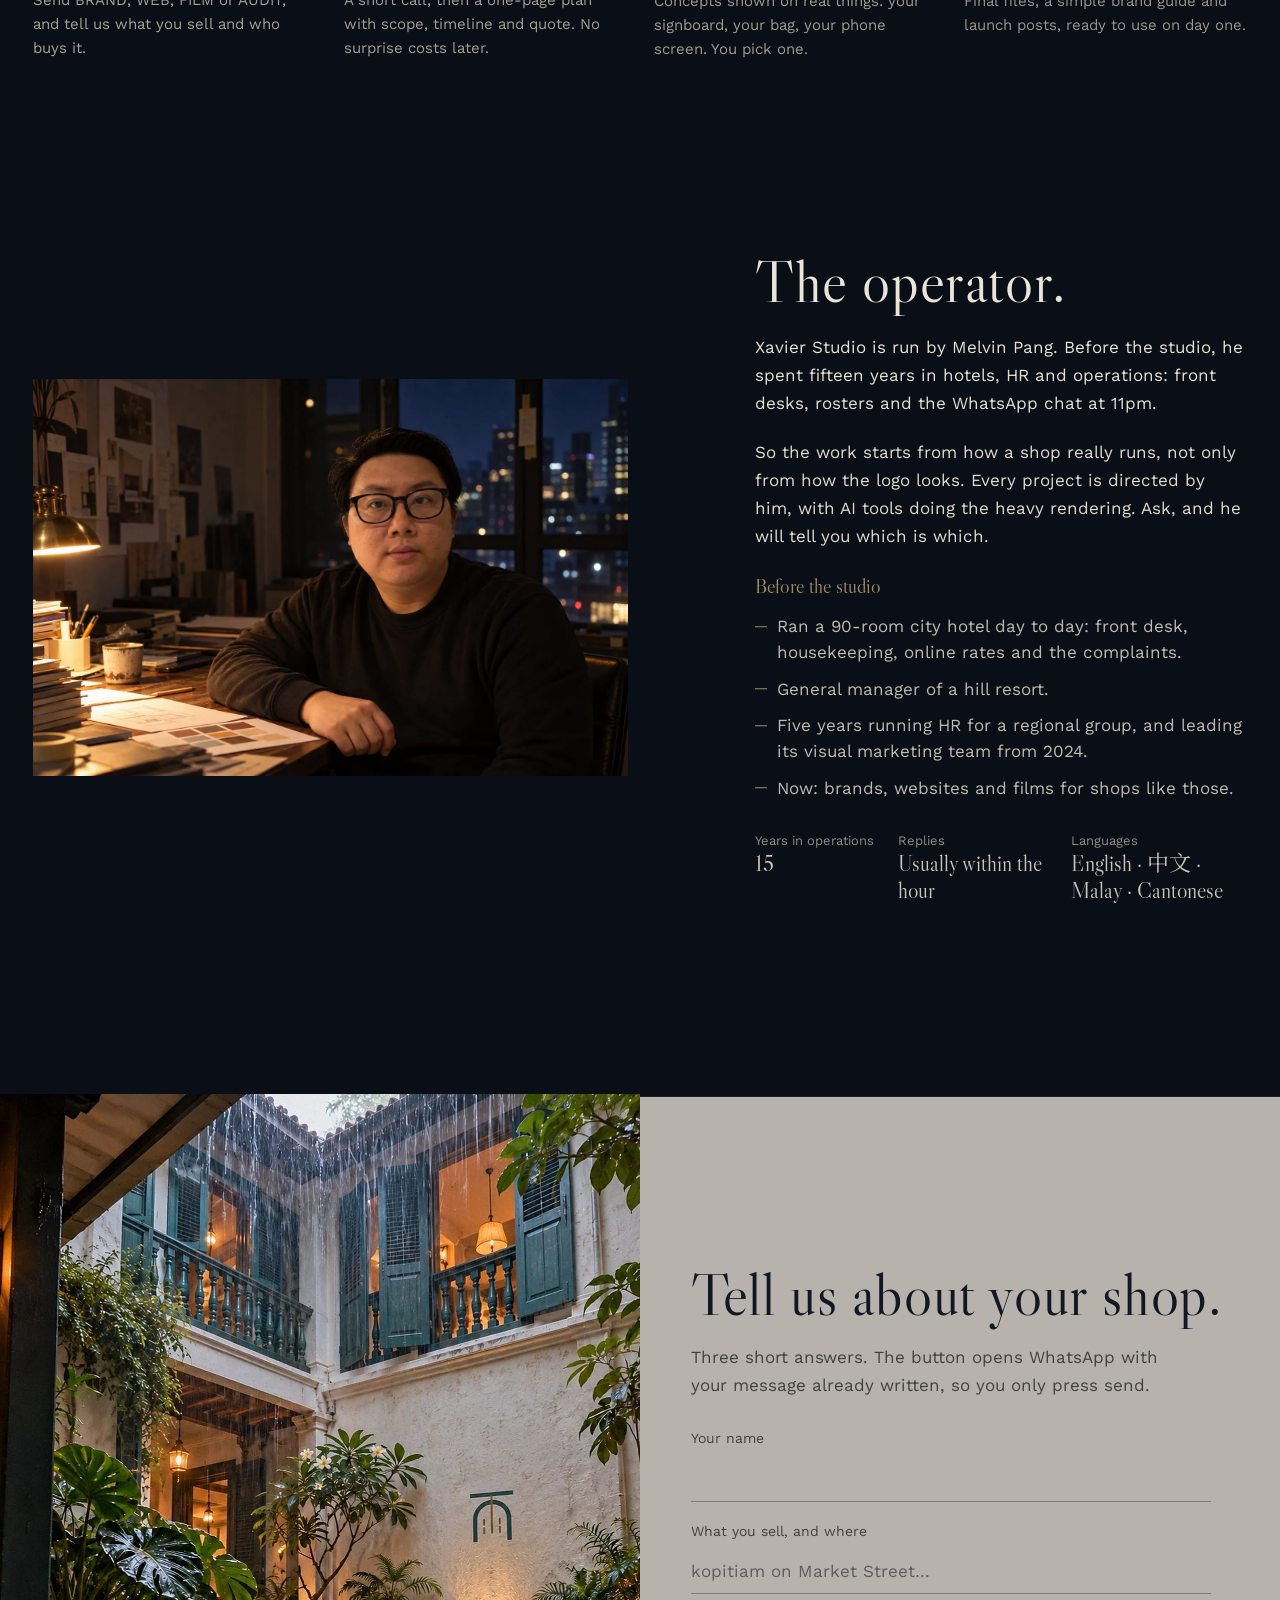
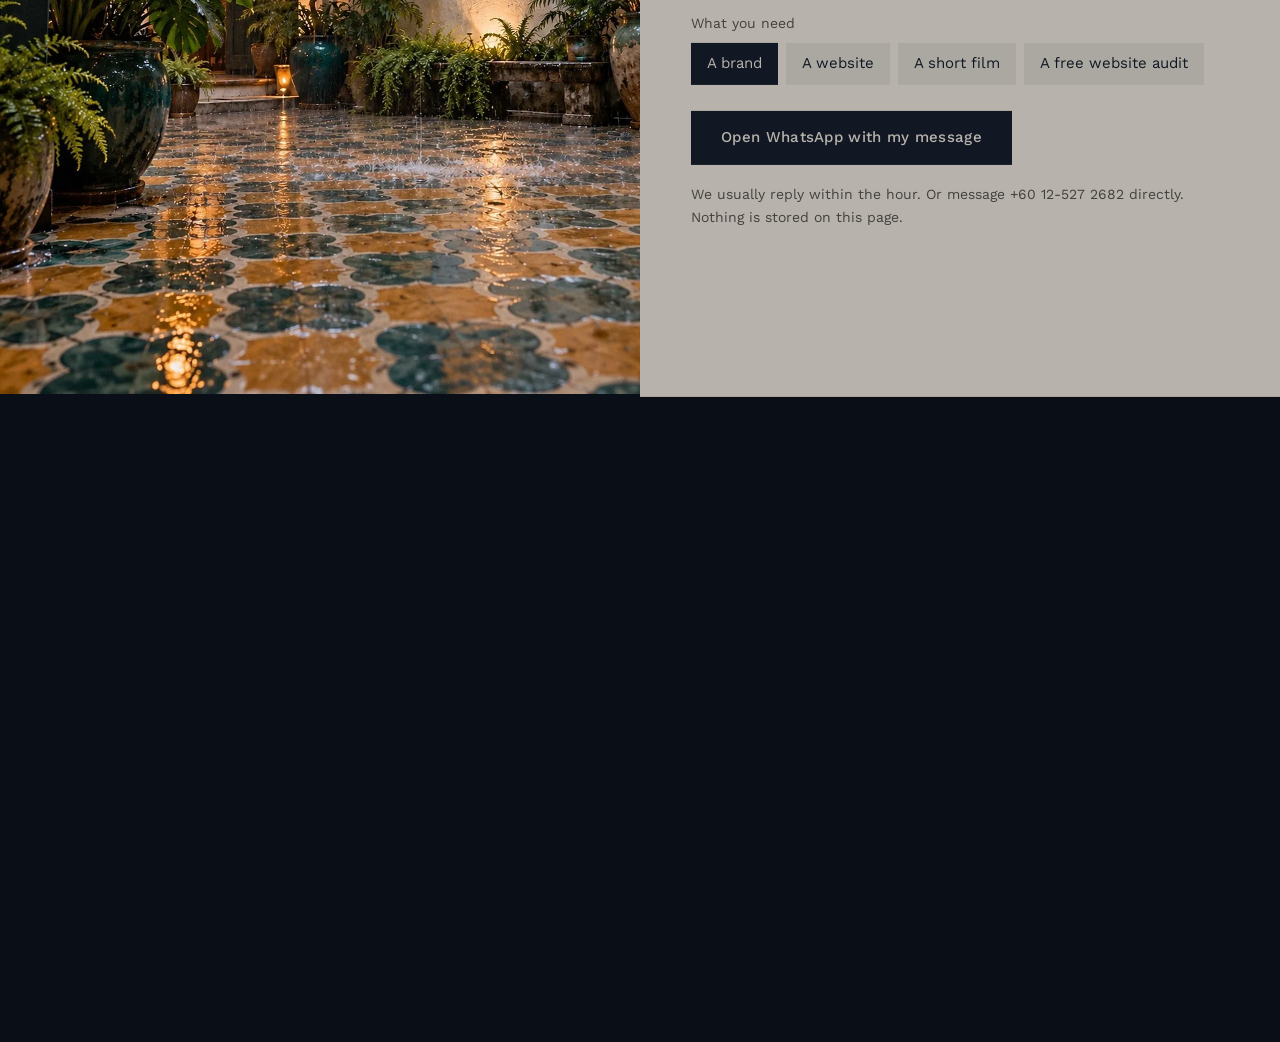
==== commit a715cf07: "Add NUDGE ME to Films, with its own How it was made page" ====
--- a/index.html
+++ b/index.html
@@ -102,7 +102,21 @@
 
 <!-- FILMS -->
 <section class="films" id="films">
-  <div class="sechead rv"><h2 class="h2" data-th="films.h">Films, made in‑house.</h2><p data-t="films.p">Designed, scored and directed by the studio, with AI tools doing the rendering. Click any film to watch it with sound.</p></div>
+  <div class="sechead rv"><h2 class="h2" data-th="films.h">Films, made in‑house.</h2><p data-t="films.p">Designed and directed by the studio, with AI tools doing the rendering. Each film says what AI made. Click any film to watch it with sound.</p></div>
+  <article class="nudge" id="nudge" data-ta="nudge.alabel" aria-label="NUDGE ME · 右下角">
+    <div class="nudge__stage rv">
+      <div class="nudge__frame">
+      <video class="nudge__film" playsinline preload="none" data-poster="assets/nudge/poster.webp" data-ta="nudge.vlabel" aria-label="NUDGE ME, music video"><track kind="subtitles" srclang="zh-Hans" label="歌词 Lyrics" src="assets/nudge/lyrics.vtt"></video>
+      <video class="nudge__loop" muted playsinline preload="none" data-poster="assets/nudge/poster.webp" data-src="assets/nudge/preview.mp4" aria-hidden="true" tabindex="-1"></video>
+      <button class="nudge__go" type="button" data-t="nudge.play">▶ Nudge to watch with sound</button>
+      </div>
+      <div class="feat__cap"><h3 class="nudge__h">NUDGE ME <span lang="zh-Hans">· 右下角</span></h3><i data-t="nudge.sub">MV, for everyone who grew up on dial-up</i><small data-t="nudge.label">Studio original, not client work · 3:18</small></div>
+    </div>
+    <div class="nudge__foot">
+      <p class="nudge__line" data-t="nudge.line">Melvin directed, graded, set the type and edited. AI tools made the song, the stills and the clips.</p>
+      <p class="nudge__act"><a class="tl nudge__wa" data-wa="nudge" href="https://wa.me/60125272682?text=FILM" target="_blank" rel="noopener" data-t="nudge.cta">Same craft, up to 30 seconds, for your shop. WhatsApp FILM →</a><a class="tl nudge__more" href="nudge-me.html" data-t="nudge.more">How it was made →</a></p>
+    </div>
+  </article>
   <div class="reel" id="reel"></div>
 </section>
 
@@ -124,7 +138,7 @@
 <!-- SERVICES -->
 <section class="services" id="services">
   <div class="sechead rv"><h2 class="h2" data-th="svc.h">Brand, website or film: where to begin.</h2><p data-t="svc.p">No menu prices. Message BRAND, WEB, FILM or AUDIT on WhatsApp, tell us what you sell, and you get a written plan and a quote back.</p></div>
-  <ol class="svc" id="svc"><li><span class="svc__k">BRAND<em>brand identity</em></span><span class="svc__d">Name, logo, colours and fonts, packaging, signage and launch posts. For new shops and rebrands.</span><a class="svc__a tl" href="https://wa.me/60125272682?text=BRAND" target="_blank" rel="noopener">WhatsApp BRAND →</a></li><li><span class="svc__k">WEB<em>website</em></span><span class="svc__d">A fast, bilingual site that sells on a phone. Design, build and launch. One-page to full site.</span><a class="svc__a tl" href="https://wa.me/60125272682?text=WEB" target="_blank" rel="noopener">WhatsApp WEB →</a></li><li><span class="svc__k">FILM<em>brand film</em></span><span class="svc__d">Short vertical films for Reels and TikTok, designed and scored in-house. 12 to 30 seconds.</span><a class="svc__a tl" href="https://wa.me/60125272682?text=FILM" target="_blank" rel="noopener">WhatsApp FILM →</a></li><li><span class="svc__k">AUDIT<em>free website audit</em></span><span class="svc__d">A written fix list for your current site. It's yours to keep, whether you hire us or not. No obligation.</span><a class="svc__a tl" href="https://wa.me/60125272682?text=AUDIT" target="_blank" rel="noopener">WhatsApp AUDIT →</a></li></ol>
+  <ol class="svc" id="svc"><li><span class="svc__k">BRAND<em>brand identity</em></span><span class="svc__d">Name, logo, colours and fonts, packaging, signage and launch posts. For new shops and rebrands.</span><a class="svc__a tl" href="https://wa.me/60125272682?text=BRAND" target="_blank" rel="noopener">WhatsApp BRAND →</a></li><li><span class="svc__k">WEB<em>website</em></span><span class="svc__d">A fast, bilingual site that sells on a phone. Design, build and launch. One-page to full site.</span><a class="svc__a tl" href="https://wa.me/60125272682?text=WEB" target="_blank" rel="noopener">WhatsApp WEB →</a></li><li><span class="svc__k">FILM<em>brand film</em></span><span class="svc__d">Short vertical films for Reels and TikTok, designed and directed in-house. 12 to 30 seconds.</span><a class="svc__a tl" href="https://wa.me/60125272682?text=FILM" target="_blank" rel="noopener">WhatsApp FILM →</a></li><li><span class="svc__k">AUDIT<em>free website audit</em></span><span class="svc__d">A written fix list for your current site. It's yours to keep, whether you hire us or not. No obligation.</span><a class="svc__a tl" href="https://wa.me/60125272682?text=AUDIT" target="_blank" rel="noopener">WhatsApp AUDIT →</a></li></ol>
   <div class="how"><h3 class="how__h rv" data-t="svc.how">How it works</h3><ol class="how__steps" id="how"><li><span class="how__n">01</span><b>Message on WhatsApp</b><span>Send BRAND, WEB, FILM or AUDIT, and tell us what you sell and who buys it.</span></li><li><span class="how__n">02</span><b>A written plan</b><span>A short call, then a one-page plan with scope, timeline and quote. No surprise costs later.</span></li><li><span class="how__n">03</span><b>Two or three directions</b><span>Concepts shown on real things: your signboard, your bag, your phone screen. You pick one.</span></li><li><span class="how__n">04</span><b>Build and hand over</b><span>Final files, a simple brand guide and launch posts, ready to use on day one.</span></li></ol></div>
 </section>
 
@@ -199,6 +213,7 @@
 <script src="marks.js"></script>
 <script src="i18n.js"></script>
 <script src="site.js"></script>
+<script src="nudge.js"></script>
 <script>
   /* Mirror Hall needs WebGL; without it the list opens instead. */
   (function () { var ok = false; try { var c = document.createElement('canvas'); ok = !!(window.WebGLRenderingContext && (c.getContext('webgl') || c.getContext('experimental-webgl'))); } catch (e) {}
--- a/site.css
+++ b/site.css
@@ -565,3 +565,99 @@
   .foot__cols>div{min-width:0}
 }
 @media (max-width:900px){.foot__cols>div:first-child{grid-column:1/-1}}
+
+/* ---------- NUDGE ME: the lead film. Built from the site's own parts: a feat-card caption over the picture, the film tile's "Watch with sound" chip, svc-style text links ---------- */
+.nudge{padding:0 var(--m);margin-bottom:clamp(40px,4vw,64px)}
+.nudge__stage{position:relative}
+.nudge__frame{position:relative;aspect-ratio:16/9;max-width:100%;overflow:hidden;background:var(--night-2);cursor:pointer}
+.nudge__stage.playing .nudge__frame{cursor:auto}
+.nudge__frame video{position:absolute;inset:0;width:100%;height:100%;object-fit:cover;object-position:left center;background:#000}
+.nudge__film{object-fit:contain!important;object-position:center!important}
+.nudge__loop{z-index:1;transition:transform 1.6s var(--ease)}
+.nudge__frame:hover .nudge__loop{transform:scale(1.03)}
+.nudge__frame::after{content:'';position:absolute;inset:auto 0 0 0;height:70%;z-index:2;background:linear-gradient(0deg,rgba(10,15,23,.92) 0,rgba(10,15,23,.7) 40%,rgba(10,15,23,0));pointer-events:none;transition:opacity .5s var(--ease)}
+.nudge__stage .feat__cap{z-index:3;left:clamp(18px,2.2vw,32px);right:auto;bottom:clamp(18px,2.2vw,30px);max-width:60%;pointer-events:none}
+.nudge__h{font-family:var(--serif);font-weight:400;font-size:clamp(30px,3.4vw,56px);line-height:1.05;letter-spacing:.02em}
+.nudge__h span{font-family:'Noto Serif SC',var(--serif);font-weight:500;letter-spacing:.02em;white-space:nowrap}
+.nudge__go{position:absolute;z-index:3;right:clamp(18px,2.2vw,32px);bottom:clamp(18px,2.2vw,30px);font-size:14px;padding:10px 16px;background:rgba(10,15,23,.72);color:var(--ivory);transition:background-color .35s var(--ease),color .35s var(--ease)}
+.nudge__go:hover,.nudge__go:focus-visible{background:var(--gold);color:var(--gold-ink)}
+.nudge__stage.playing .nudge__loop,.nudge__stage.playing .nudge__go,.nudge__stage.playing .feat__cap,.nudge__stage.playing .nudge__frame::after{opacity:0;visibility:hidden;pointer-events:none}
+.nudge__stage.playing .nudge__film{z-index:4}
+.nudge__stage.failed .nudge__go{background:var(--ivory);color:var(--night)}
+.nudge__stage.loading .nudge__go{background:var(--gold);color:var(--gold-ink)}
+.nudge__foot{display:grid;grid-template-columns:repeat(12,1fr);gap:16px 24px;padding-top:16px;align-items:baseline}
+.nudge__line{grid-column:1/7;color:var(--mute);font-size:16px;max-width:60ch}
+.nudge__act{grid-column:7/13;justify-self:end;display:flex;flex-wrap:wrap;justify-content:flex-end;align-items:baseline;gap:10px 28px;font-size:16px}
+.nudge__act .nudge__more{color:var(--mute);font-size:15px}
+.nudge__ch{display:flex;flex-wrap:wrap;gap:4px 28px;padding-top:18px;font-size:15px}
+.nudge__ch button{display:inline-flex;align-items:baseline;gap:8px;padding:6px 0;color:var(--ivory);opacity:.85;transition:opacity .3s}
+.nudge__ch button:hover,.nudge__ch button:focus-visible{opacity:1}
+.nudge__ch b{font-weight:400;font-family:var(--serif);font-size:18px}
+.nudge__ch i{font-style:normal;color:var(--mute);font-variant-numeric:tabular-nums}
+@media (max-width:900px){
+  .nudge__foot{grid-template-columns:1fr}.nudge__line,.nudge__act{grid-column:1/-1}
+  .nudge__act{justify-self:start;justify-content:flex-start;flex-direction:column;align-items:flex-start;gap:4px}
+  .nudge__act .tl{padding:10px 0}
+}
+@media (max-width:600px){
+  /* phones: a taller frame before play so the lead film outweighs the tiles below; 16:9 again once it plays */
+  .nudge__frame{aspect-ratio:1/1}
+  .nudge__stage.playing .nudge__frame{aspect-ratio:16/9}
+  .nudge__stage .feat__cap{max-width:none;right:18px;bottom:66px}
+  .nudge__h{font-size:30px}.nudge__stage .feat__cap i{font-size:16px}
+  .nudge__go{left:18px;right:auto;bottom:18px;font-size:14px}
+}
+
+/* case-study page: the film as the hero (like the home page's photo hero), sechead rows, film-tile captions, the contact split and the curtain footer */
+.nm-film{padding-top:clamp(88px,9vw,120px)}
+.nm-intro{color:var(--mute);font-size:17px;max-width:56ch;padding-top:22px}
+.nm-sec{padding-top:var(--sec)}
+.pair{display:grid;grid-template-columns:1fr 1fr;gap:clamp(10px,1.2vw,18px);padding:0 var(--m)}
+.pair figure{margin:0;cursor:pointer}
+.pair video{width:100%;height:auto;aspect-ratio:16/9;object-fit:cover;background:var(--night-2)}
+.cmp{--x:50%;position:relative;aspect-ratio:16/9;max-width:calc(100% - 2*var(--m));overflow:hidden;user-select:none;-webkit-user-select:none;touch-action:pan-y;margin:0 var(--m);cursor:ew-resize}
+.cmp img{position:absolute;inset:0;width:100%;height:100%;object-fit:cover;pointer-events:none}
+.cmp .cmp__b{clip-path:inset(0 0 0 var(--x))}
+.cmp input{position:absolute;inset:0;width:100%;height:100%;opacity:0;margin:0;pointer-events:none}
+.cmp__line{position:absolute;top:0;bottom:0;left:var(--x);width:2px;margin-left:-1px;background:var(--ivory);pointer-events:none}
+.cmp__line b{position:absolute;bottom:18px;font-family:var(--serif);font-weight:400;font-size:17px;white-space:nowrap;padding:6px 12px;background:rgba(10,15,23,.72);color:var(--ivory)}
+.cmp__line b:first-child{right:10px}
+.cmp__line b:last-child{left:10px;background:var(--ivory);color:var(--night)}
+.cmp:focus-within .cmp__line{background:var(--gold);box-shadow:0 0 0 3px var(--night)}
+.cmp:focus-within .cmp__line b:last-child{background:var(--gold)}
+.cmp__line b{transition:opacity .2s}
+.cmp.lo .cmp__line b:first-child,.cmp.hi .cmp__line b:last-child{opacity:0}
+.devs{display:grid;grid-template-columns:1fr 1fr;gap:clamp(28px,3vw,44px) clamp(10px,1.2vw,18px);padding:0 var(--m)}
+.devs figure{margin:0}
+.devs img{width:100%;height:auto;aspect-ratio:16/9;object-fit:cover;background:var(--night-2)}
+.devs .film__c{display:block}
+.devs .film__c i{display:block;margin-top:4px;font-family:var(--sans);font-size:15px;line-height:1.5;max-width:46ch}
+.nm-close{margin-top:var(--sec)}
+.nm-close .contact__img{object-position:70% center}
+.nm-close .close__q{font-family:var(--serif);font-size:clamp(22px,1.9vw,28px);line-height:1.3;color:var(--paper-gold);min-height:1.35em}
+.nm-close .close__q.typing::after{content:'';display:inline-block;width:2px;height:1em;margin-left:3px;background:var(--paper-gold);vertical-align:-.12em}
+.nm-close .contact__card>p:not(.close__q){font-size:17px}
+.nm-close .btn{align-self:flex-start;background:var(--paper-ink);color:var(--paper);margin-top:8px}
+.nm-close .btn:hover{background:var(--paper-gold)}
+.nav__back{display:none;font-size:14px}
+@media (max-width:900px){
+  .nav__back{display:inline-block;padding:12px 0;margin-block:-12px}
+  .devs{grid-template-columns:1fr;gap:28px}
+  .nm-close .btn{align-self:stretch}
+}
+@media (max-width:600px){.pair{grid-template-columns:1fr;gap:28px}}
+
+/* Chinese: no stranded last character on big headings */
+html:lang(zh) .h2,html:lang(zh) .nudge__h{text-wrap:balance;line-break:strict}
+html:lang(zh) .h2 em{white-space:nowrap}
+.sechead>*,.contact__card,.contact__card>*{min-width:0}
+html:lang(zh) .contact__card .h2{max-width:11em}
+
+/* footer: let the columns shrink instead of overflowing on small screens (site-wide fix) */
+.foot{grid-template-columns:minmax(0,1fr)}
+.foot__cols{grid-template-columns:repeat(4,minmax(0,1fr))}
+@media (max-width:900px){.foot__cols{grid-template-columns:repeat(2,minmax(0,1fr))}}
+.foot__cols p{overflow-wrap:anywhere}
+
+/* case page: room between the long AI note and the XAVIER wordmark on phones */
+@media (max-width:900px){.nm .foot__word{margin-top:32px}}
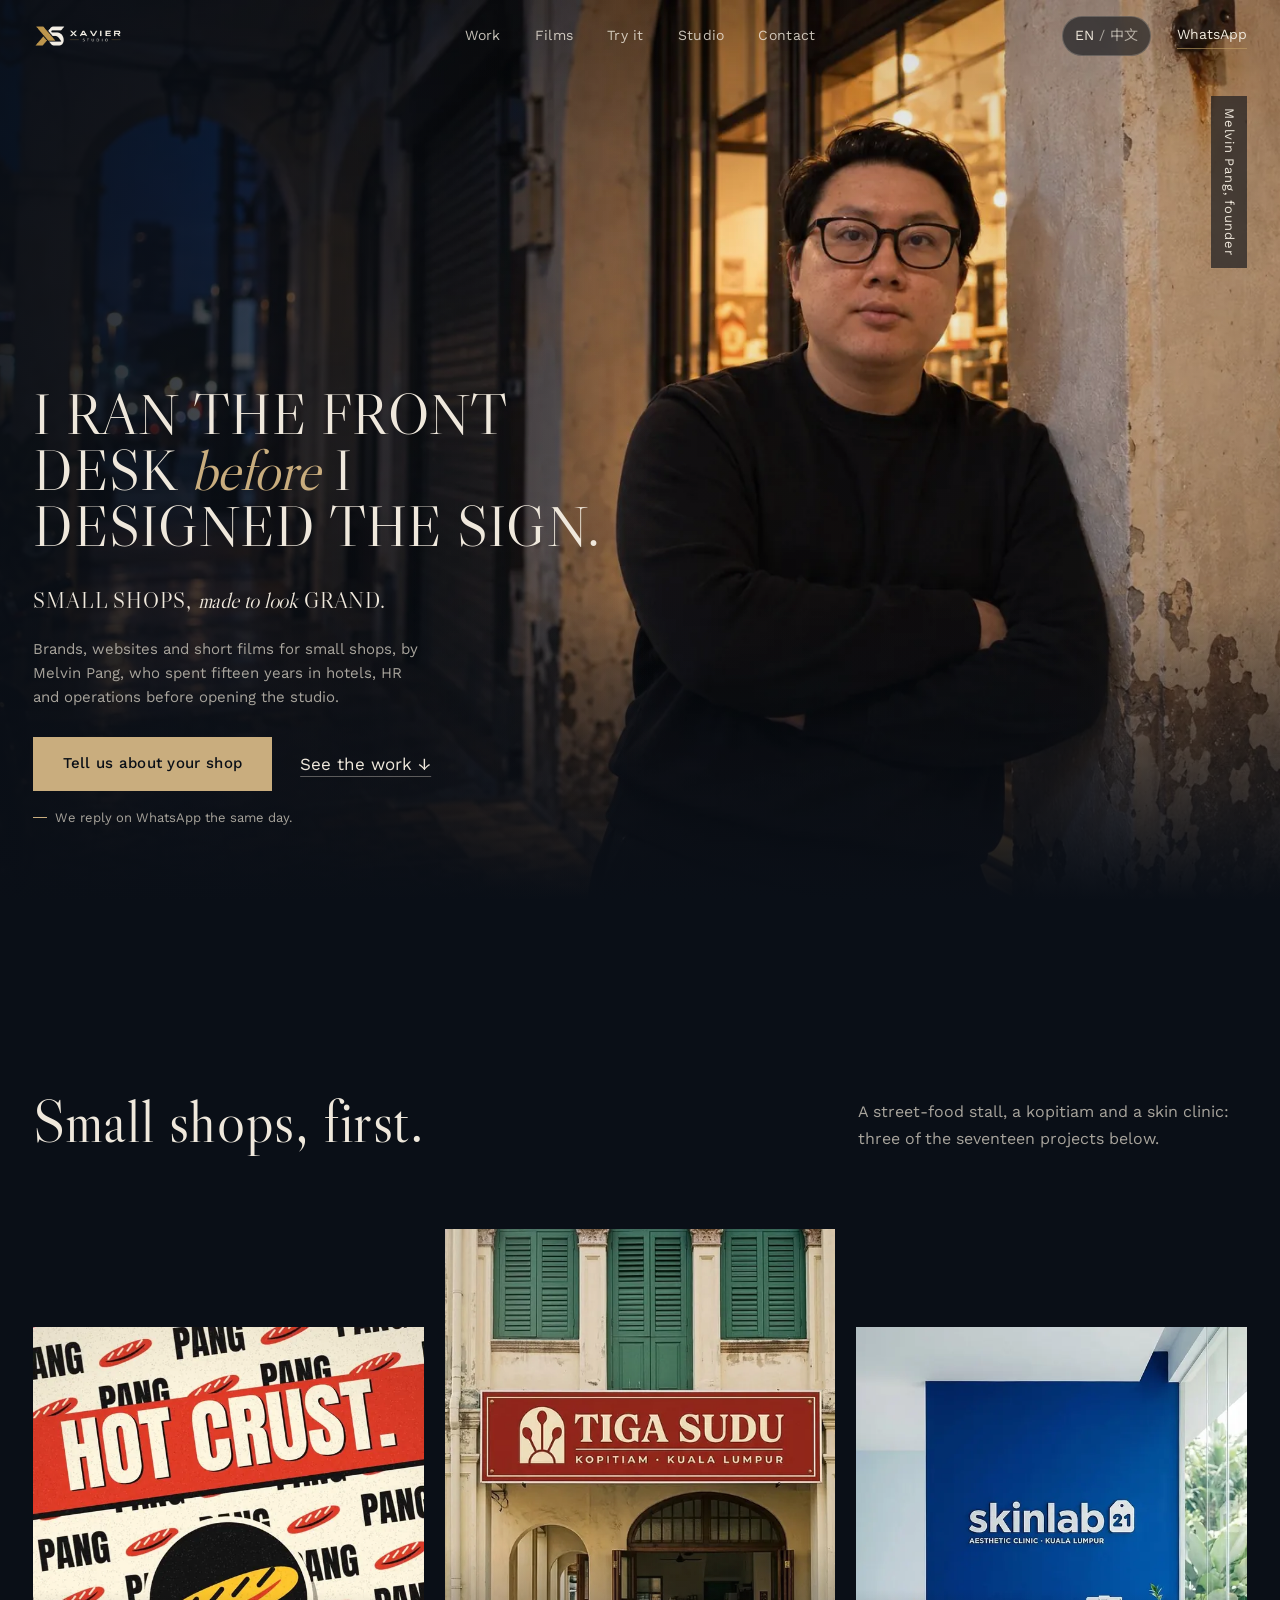
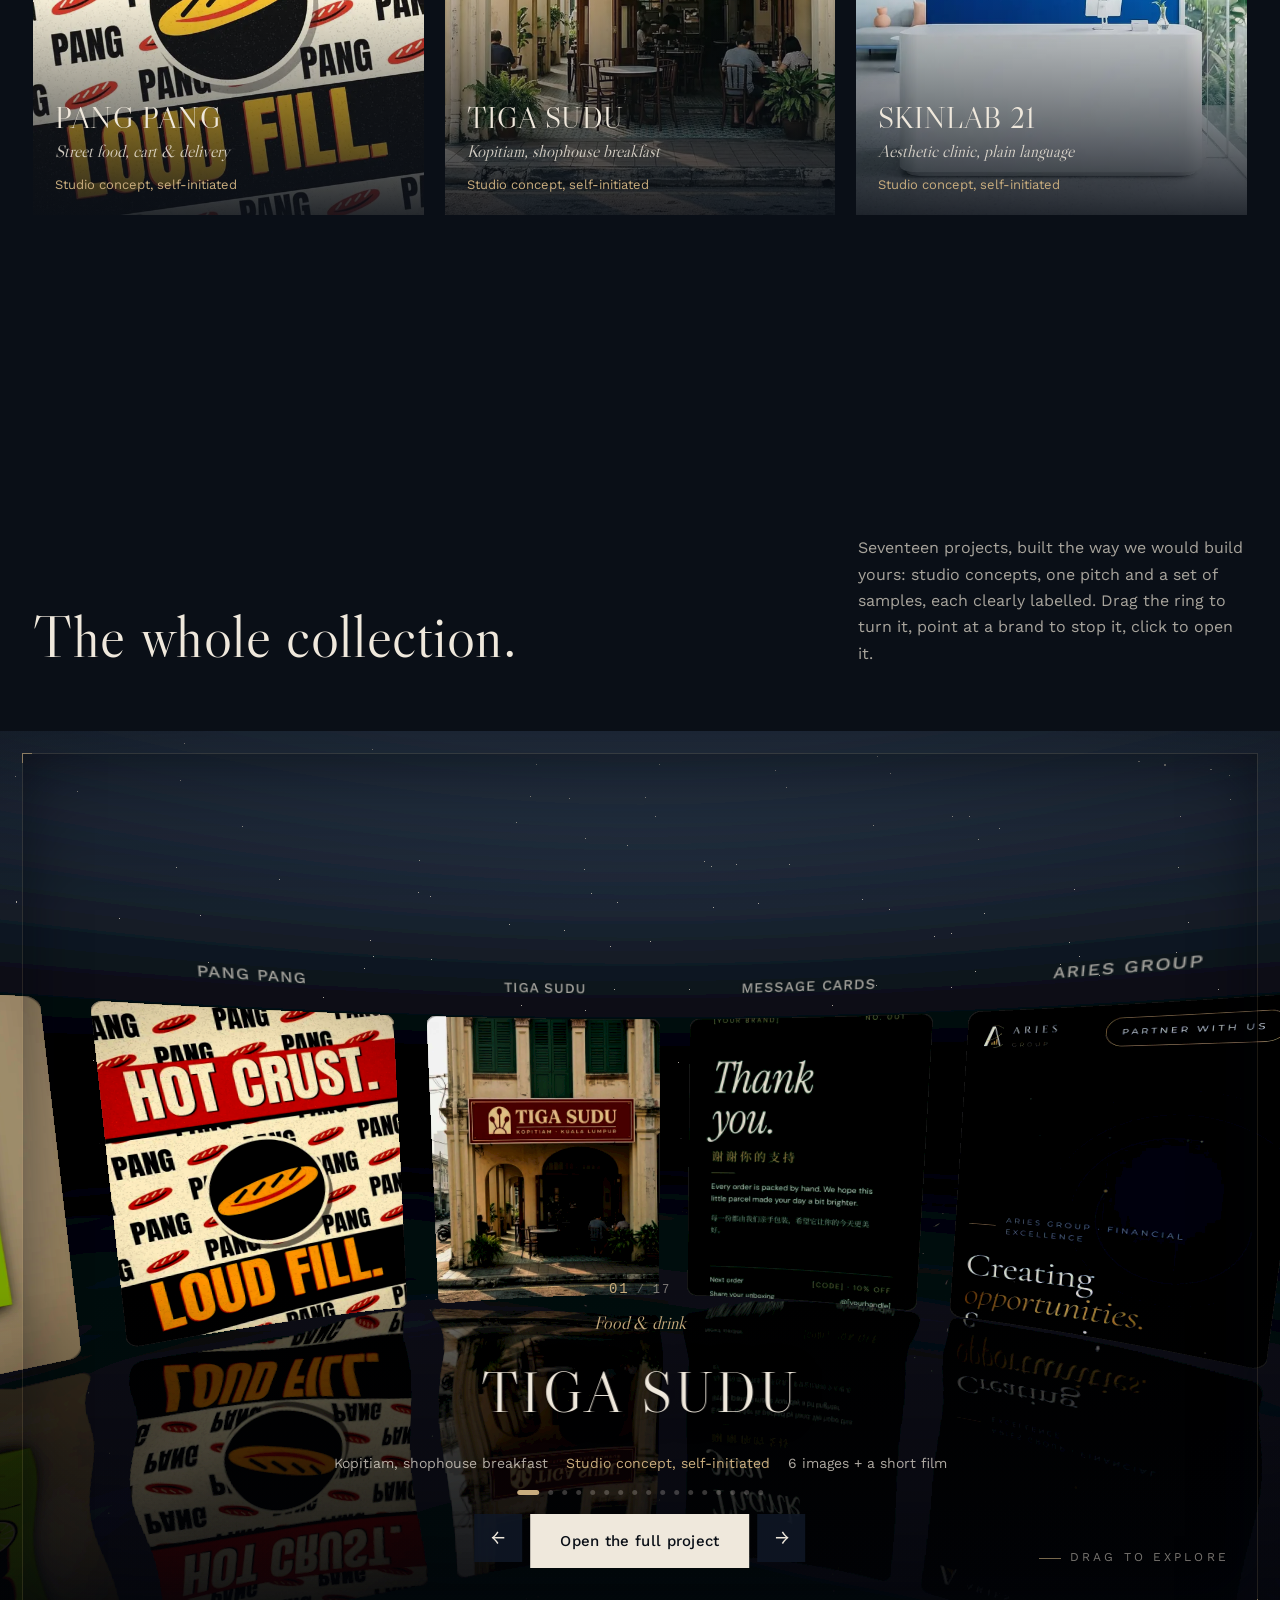
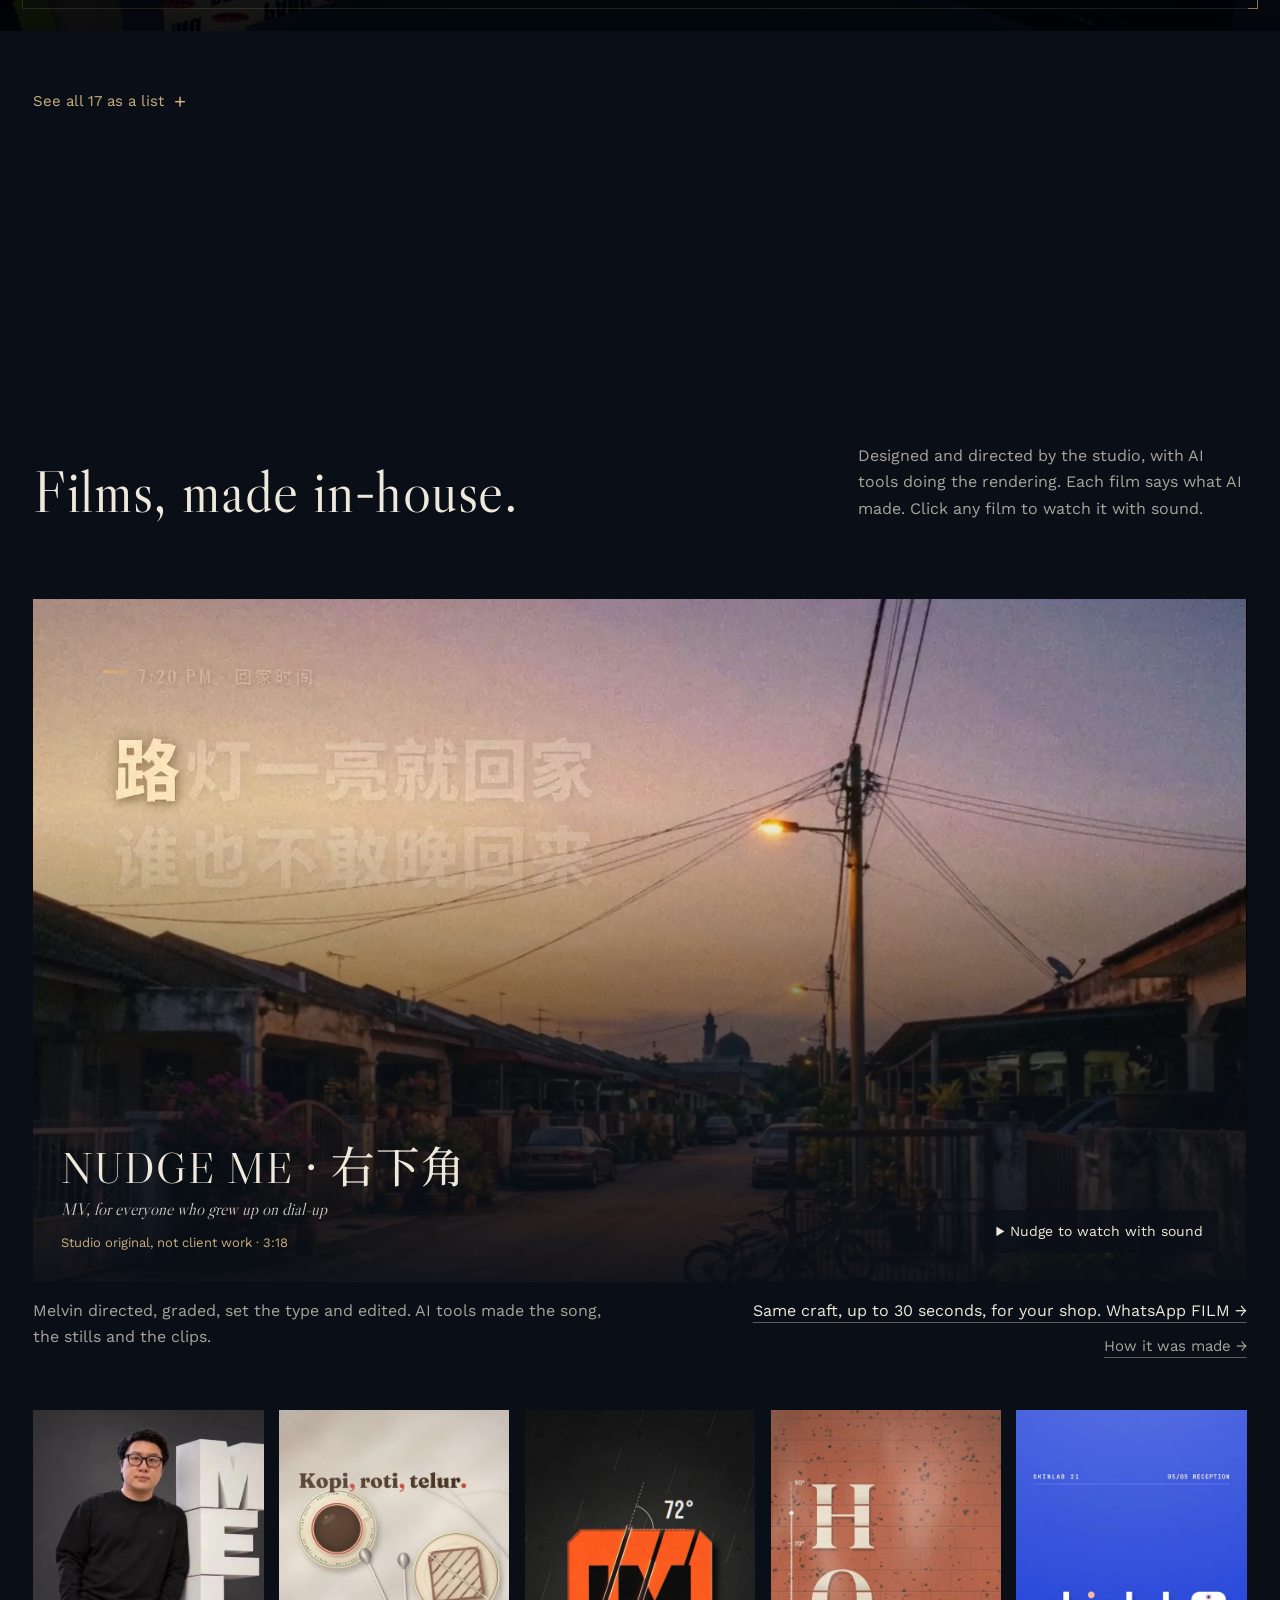
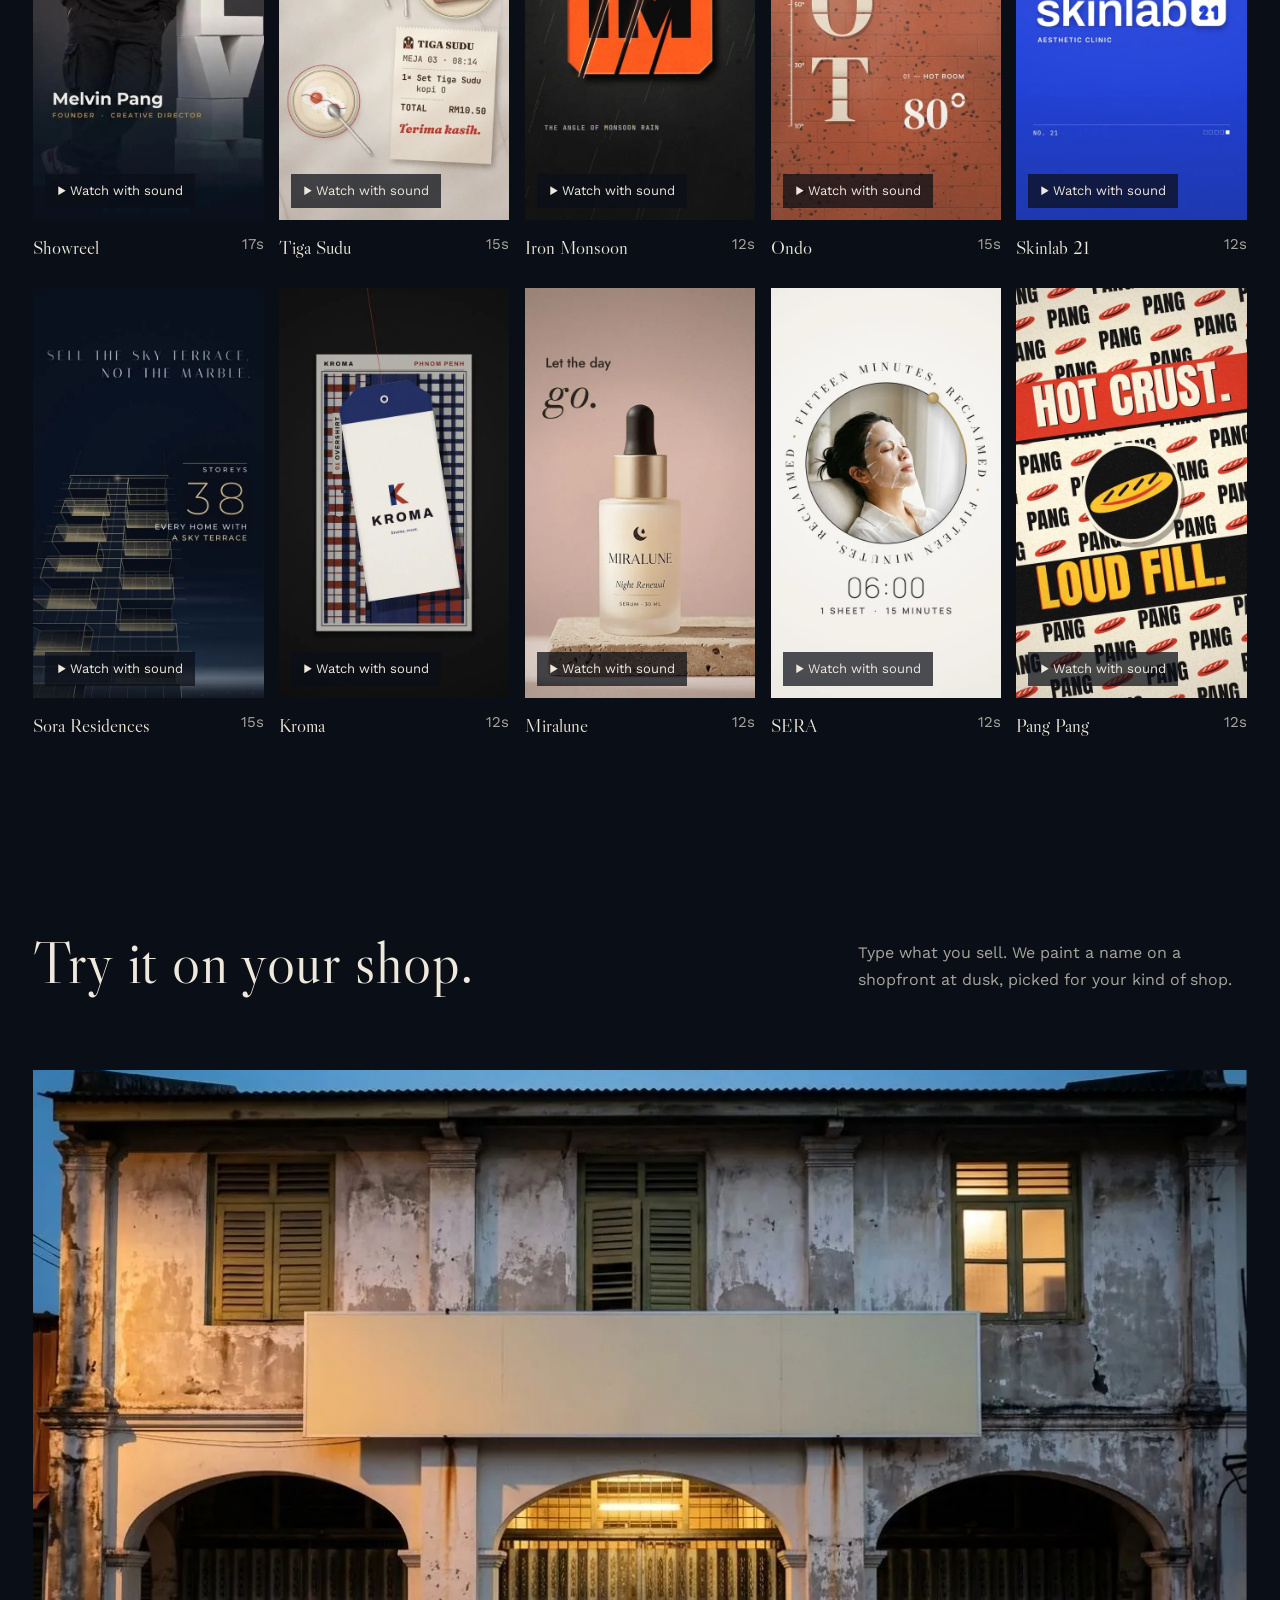
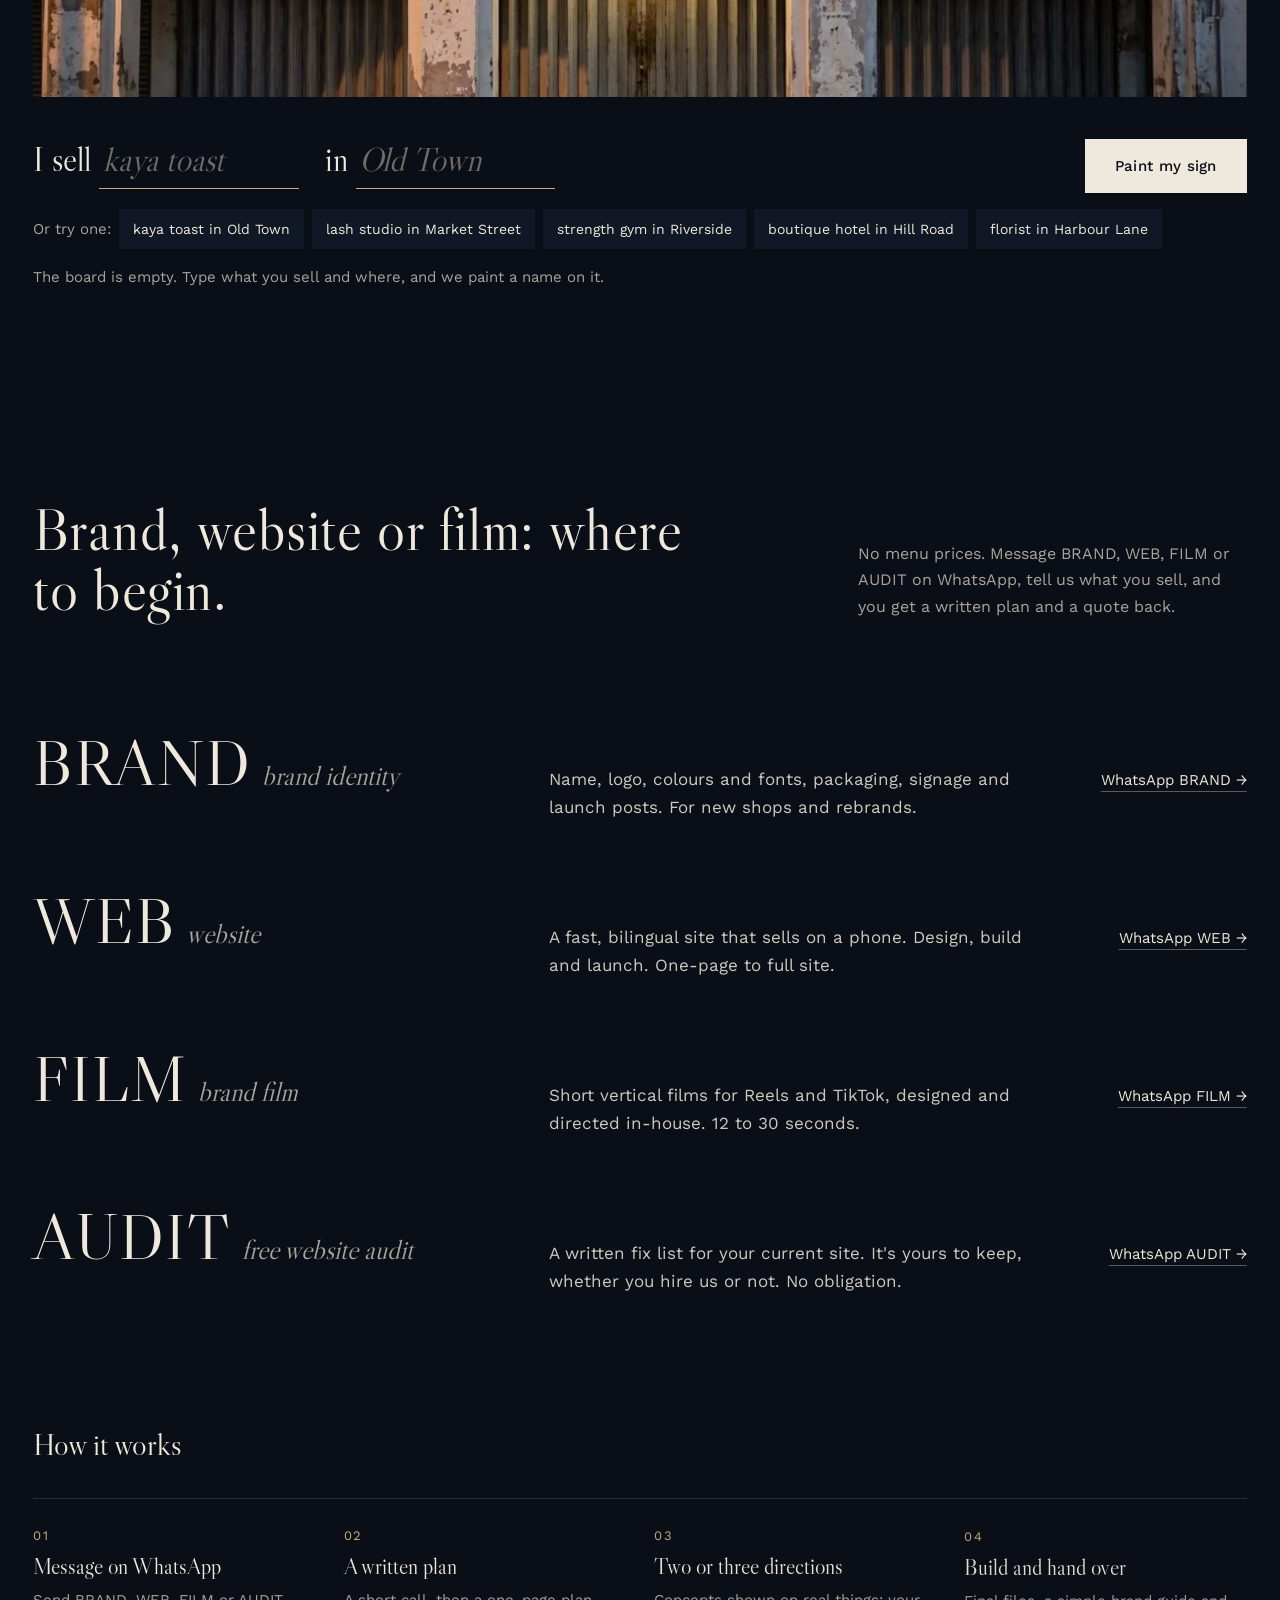
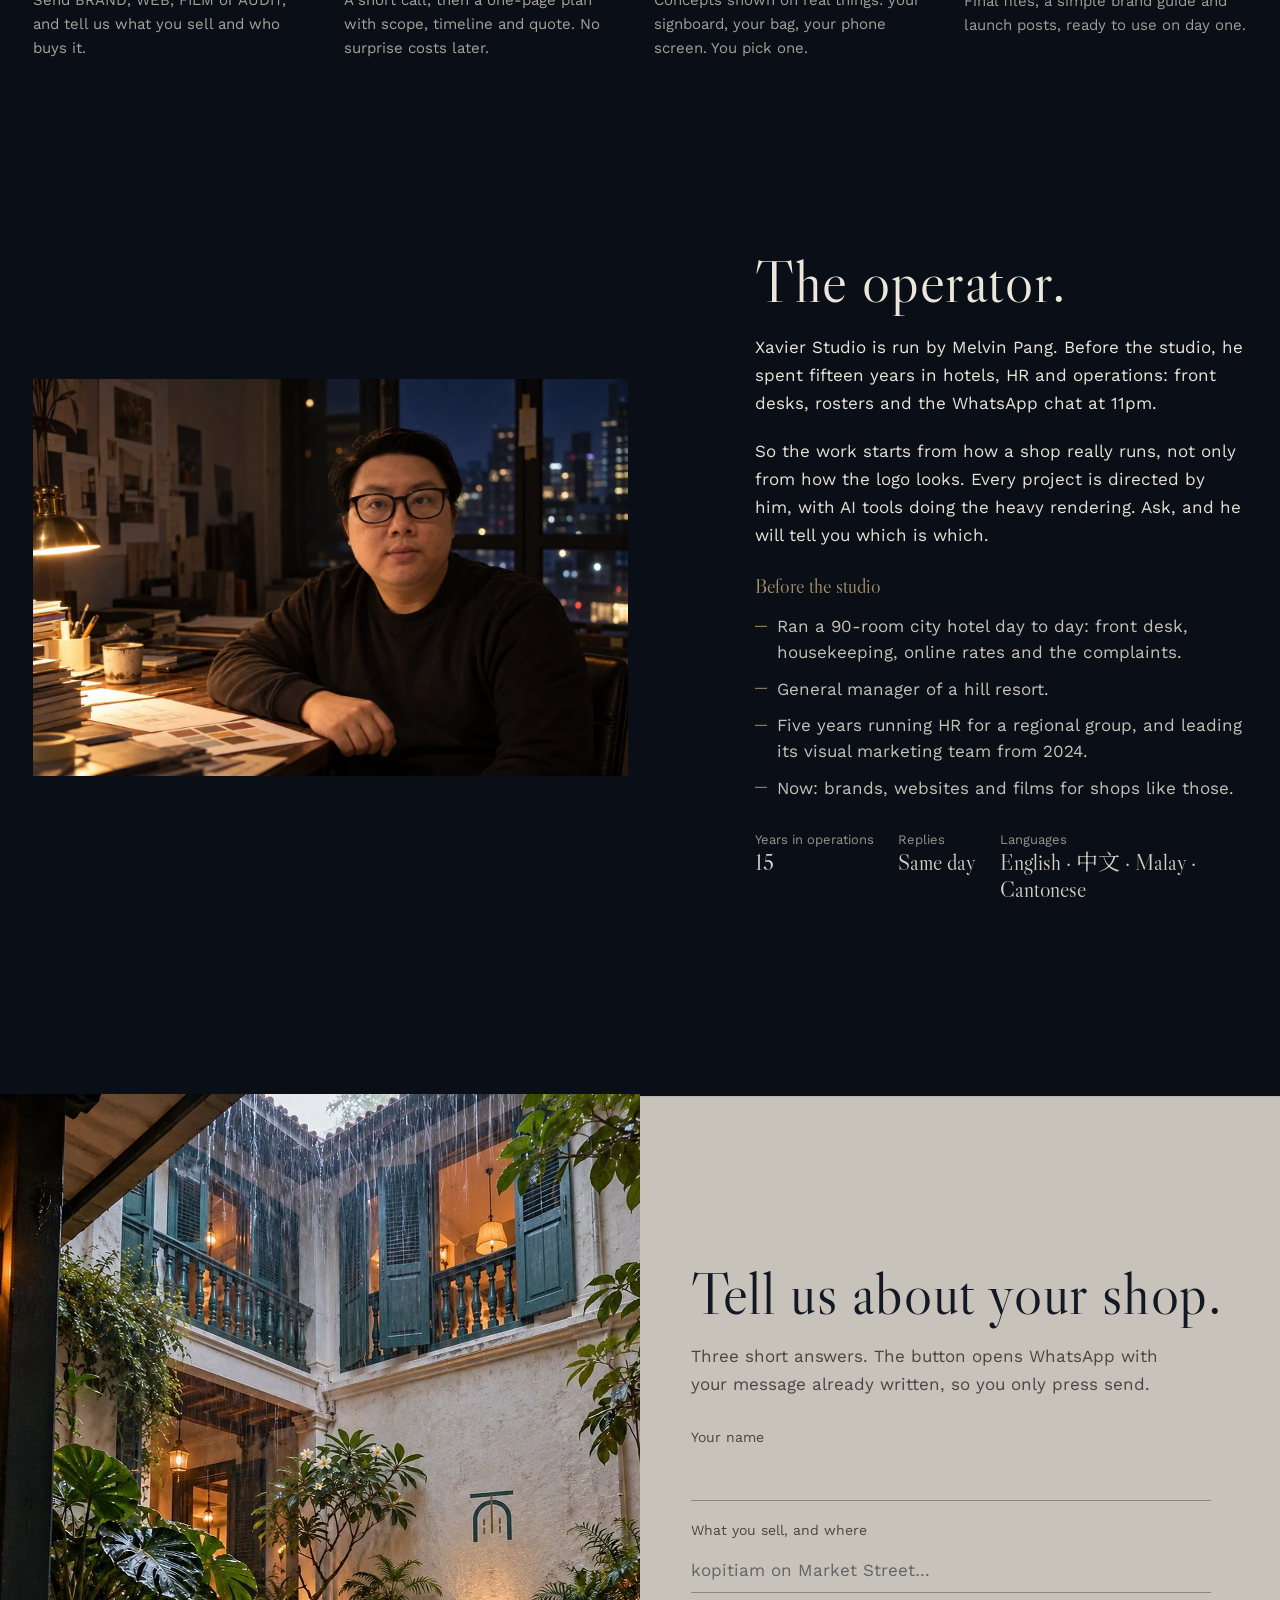
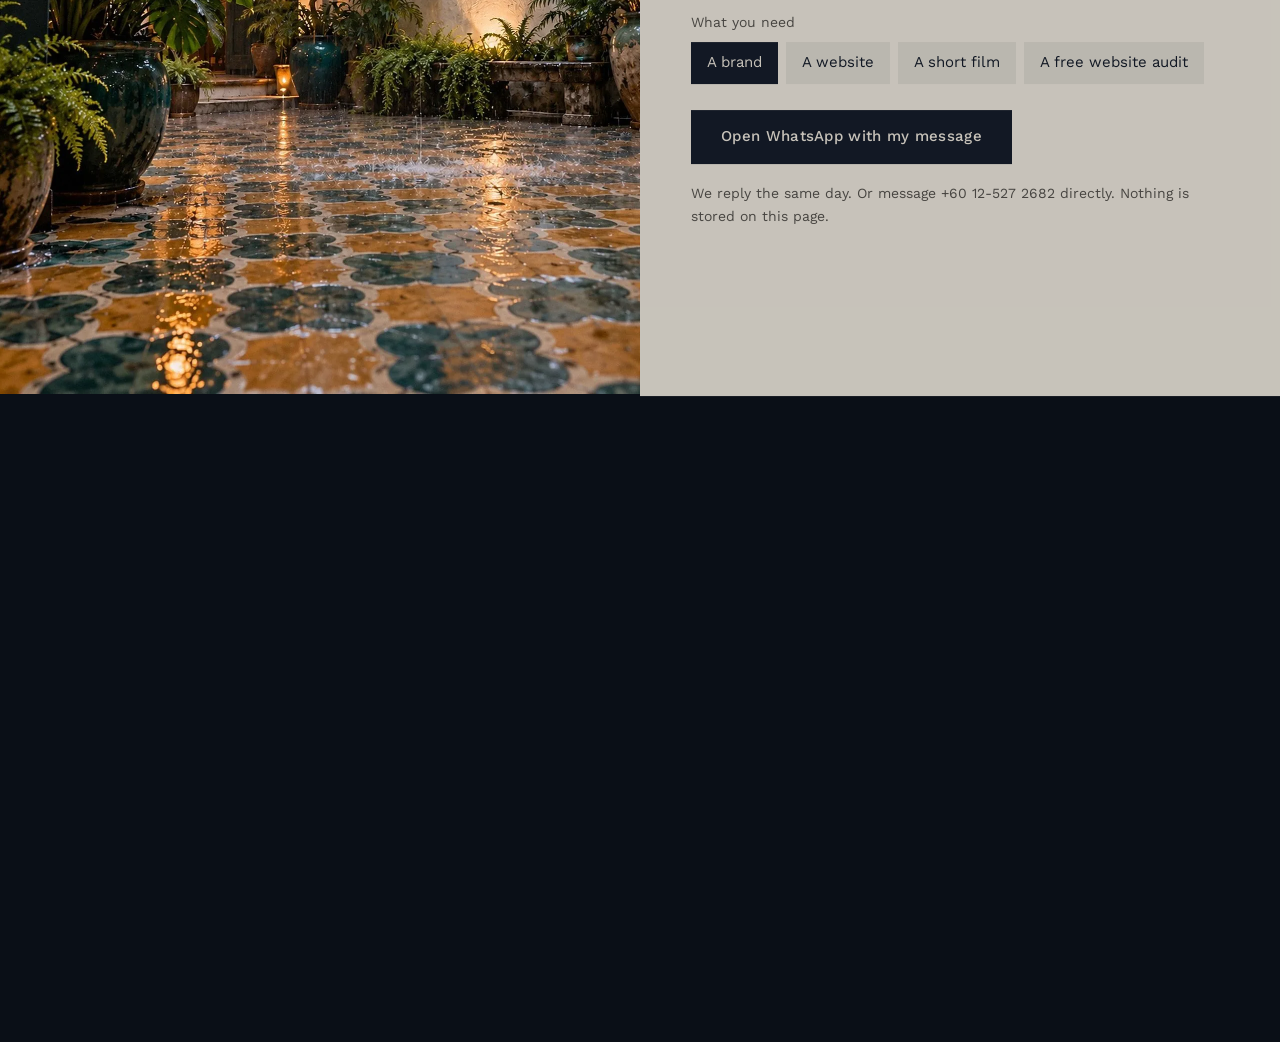
==== commit de2af8bc: "Reply promise: same day everywhere" ====
--- a/index.html
+++ b/index.html
@@ -47,7 +47,7 @@
   <div class="mnav__links">
     <a href="#index" data-t="nav.work">Work</a><a href="#films" data-t="nav.films">Films</a><a href="#try" data-t="nav.try">Try it</a><a href="#services" data-t="nav.services">Services</a><a href="#studio" data-t="nav.studio">Studio</a><a href="#contact" data-t="nav.contact">Contact</a>
   </div>
-  <div class="mnav__foot"><a class="btn" href="https://wa.me/60125272682?text=BRAND" target="_blank" rel="noopener" data-t="nav.wa">Message on WhatsApp</a><p class="mnav__reply" data-t="c.reply">We usually reply on WhatsApp within the hour.</p></div>
+  <div class="mnav__foot"><a class="btn" href="https://wa.me/60125272682?text=BRAND" target="_blank" rel="noopener" data-t="nav.wa">Message on WhatsApp</a><p class="mnav__reply" data-t="c.reply">We reply on WhatsApp the same day.</p></div>
   </nav>
 </div>
 
@@ -60,7 +60,7 @@
     <p class="hero__sub" data-th="hero.sub">SMALL SHOPS, <em>made to look</em> GRAND.</p>
     <p class="hero__body" data-t="hero.body">Brands, websites and short films for small shops, by Melvin Pang, who spent fifteen years in hotels, HR and operations before opening the studio.</p>
     <div class="hero__act"><a class="btn" href="#contact" data-t="hero.cta">Tell us about your shop</a><a class="tl" href="#index" data-t="hero.work">See the work ↓</a></div>
-    <p class="hero__reply" data-t="c.reply">We usually reply on WhatsApp within the hour.</p>
+    <p class="hero__reply" data-t="c.reply">We reply on WhatsApp the same day.</p>
   </div>
   <p class="hero__cap" data-t="hero.cap">Melvin Pang, founder</p>
 </section>
@@ -150,7 +150,7 @@
     <p class="rv" data-t="studio.p1">Xavier Studio is run by Melvin Pang. Before the studio, he spent fifteen years in hotels, HR and operations: front desks, rosters and the WhatsApp chat at 11pm.</p>
     <p class="rv" data-t="studio.p2">So the work starts from how a shop really runs, not only from how the logo looks. Every project is directed by him, with AI tools doing the heavy rendering. Ask, and he will tell you which is which.</p>
     <div class="about rv"><p class="about__h" data-t="studio.bh">Before the studio</p><ul class="about__list"><li data-t="studio.b1">Ran a 90-room city hotel day to day: front desk, housekeeping, online rates and the complaints.</li><li data-t="studio.b2">General manager of a hill resort.</li><li data-t="studio.b3">Five years running HR for a regional group, and leading its visual marketing team from 2024.</li><li data-t="studio.b4">Now: brands, websites and films for shops like those.</li></ul></div>
-    <dl class="ledger rv"><div><dt data-t="studio.k1">Years in operations</dt><dd data-t="studio.v1">15</dd></div><div><dt data-t="studio.k2">Replies</dt><dd data-t="studio.v2">Usually within the hour</dd></div><div><dt data-t="studio.k3">Languages</dt><dd data-t="studio.v3">English · 中文 · Malay · Cantonese</dd></div></dl>
+    <dl class="ledger rv"><div><dt data-t="studio.k1">Years in operations</dt><dd data-t="studio.v1">15</dd></div><div><dt data-t="studio.k2">Replies</dt><dd data-t="studio.v2">Same day</dd></div><div><dt data-t="studio.k3">Languages</dt><dd data-t="studio.v3">English · 中文 · Malay · Cantonese</dd></div></dl>
   </div>
 </section>
 
@@ -170,7 +170,7 @@
         <label><input type="radio" name="need" value="AUDIT"><span data-t="c.n4">A free website audit</span></label>
       </fieldset>
       <a class="btn" id="c-send" href="https://wa.me/60125272682?text=BRAND" target="_blank" rel="noopener" data-t="c.btn">Open WhatsApp with my message</a>
-      <p class="cform__note" data-t="c.note">We usually reply within the hour. Or message +60 12‑527 2682 directly. Nothing is stored on this page.</p>
+      <p class="cform__note" data-t="c.note">We reply the same day. Or message +60 12‑527 2682 directly. Nothing is stored on this page.</p>
     </form>
   </div>
 </section>
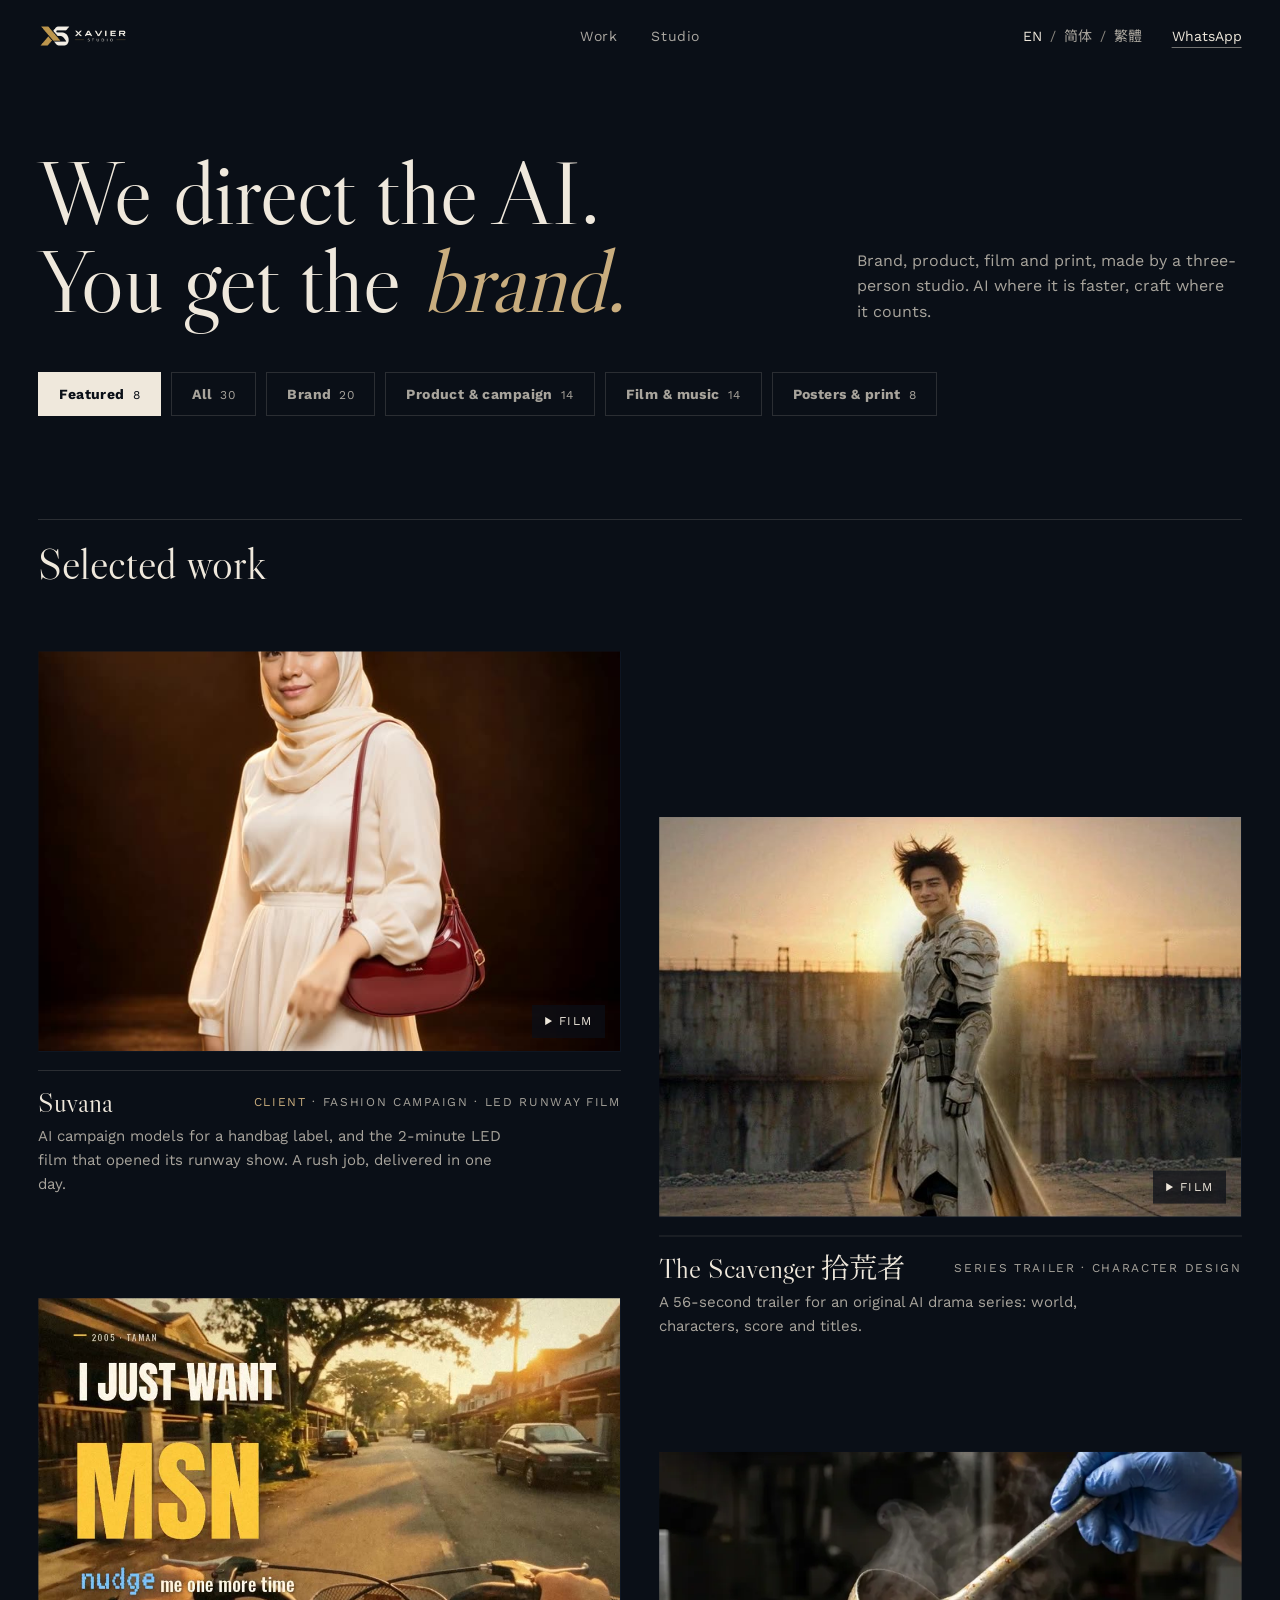
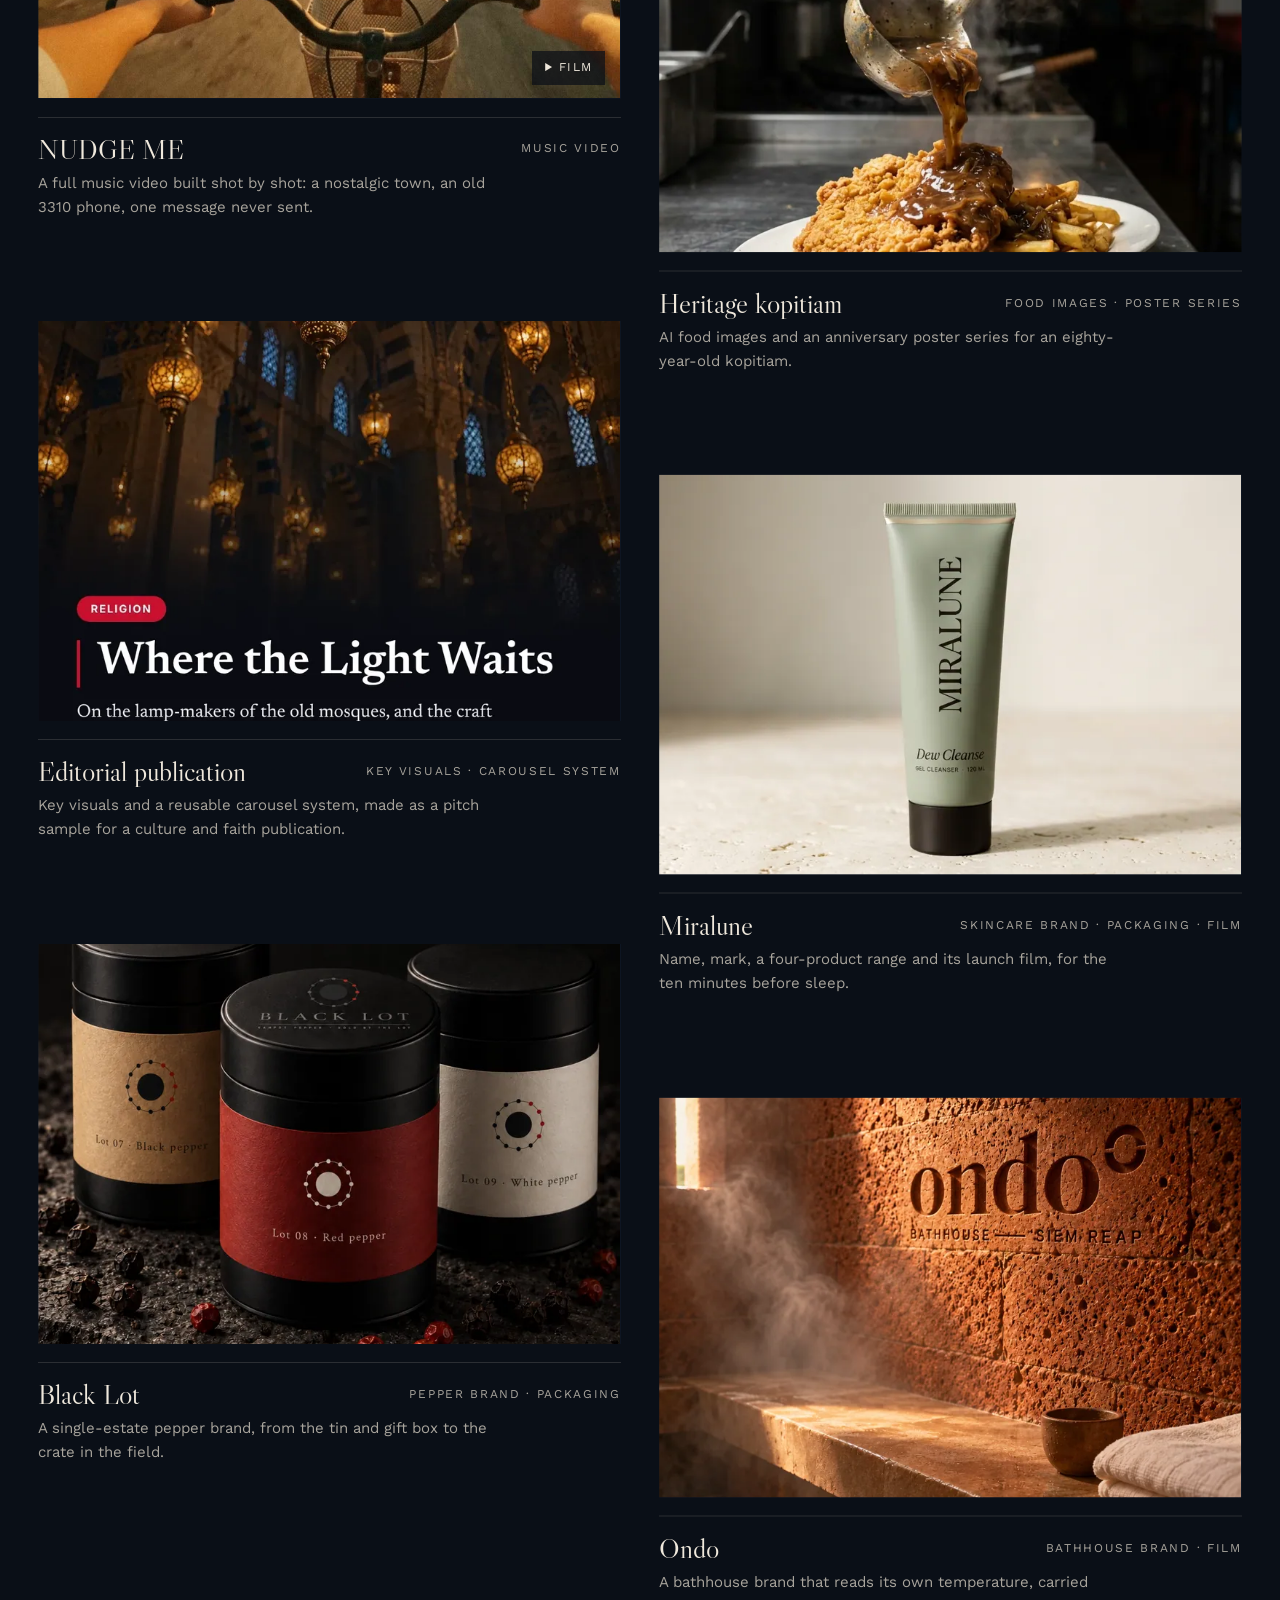
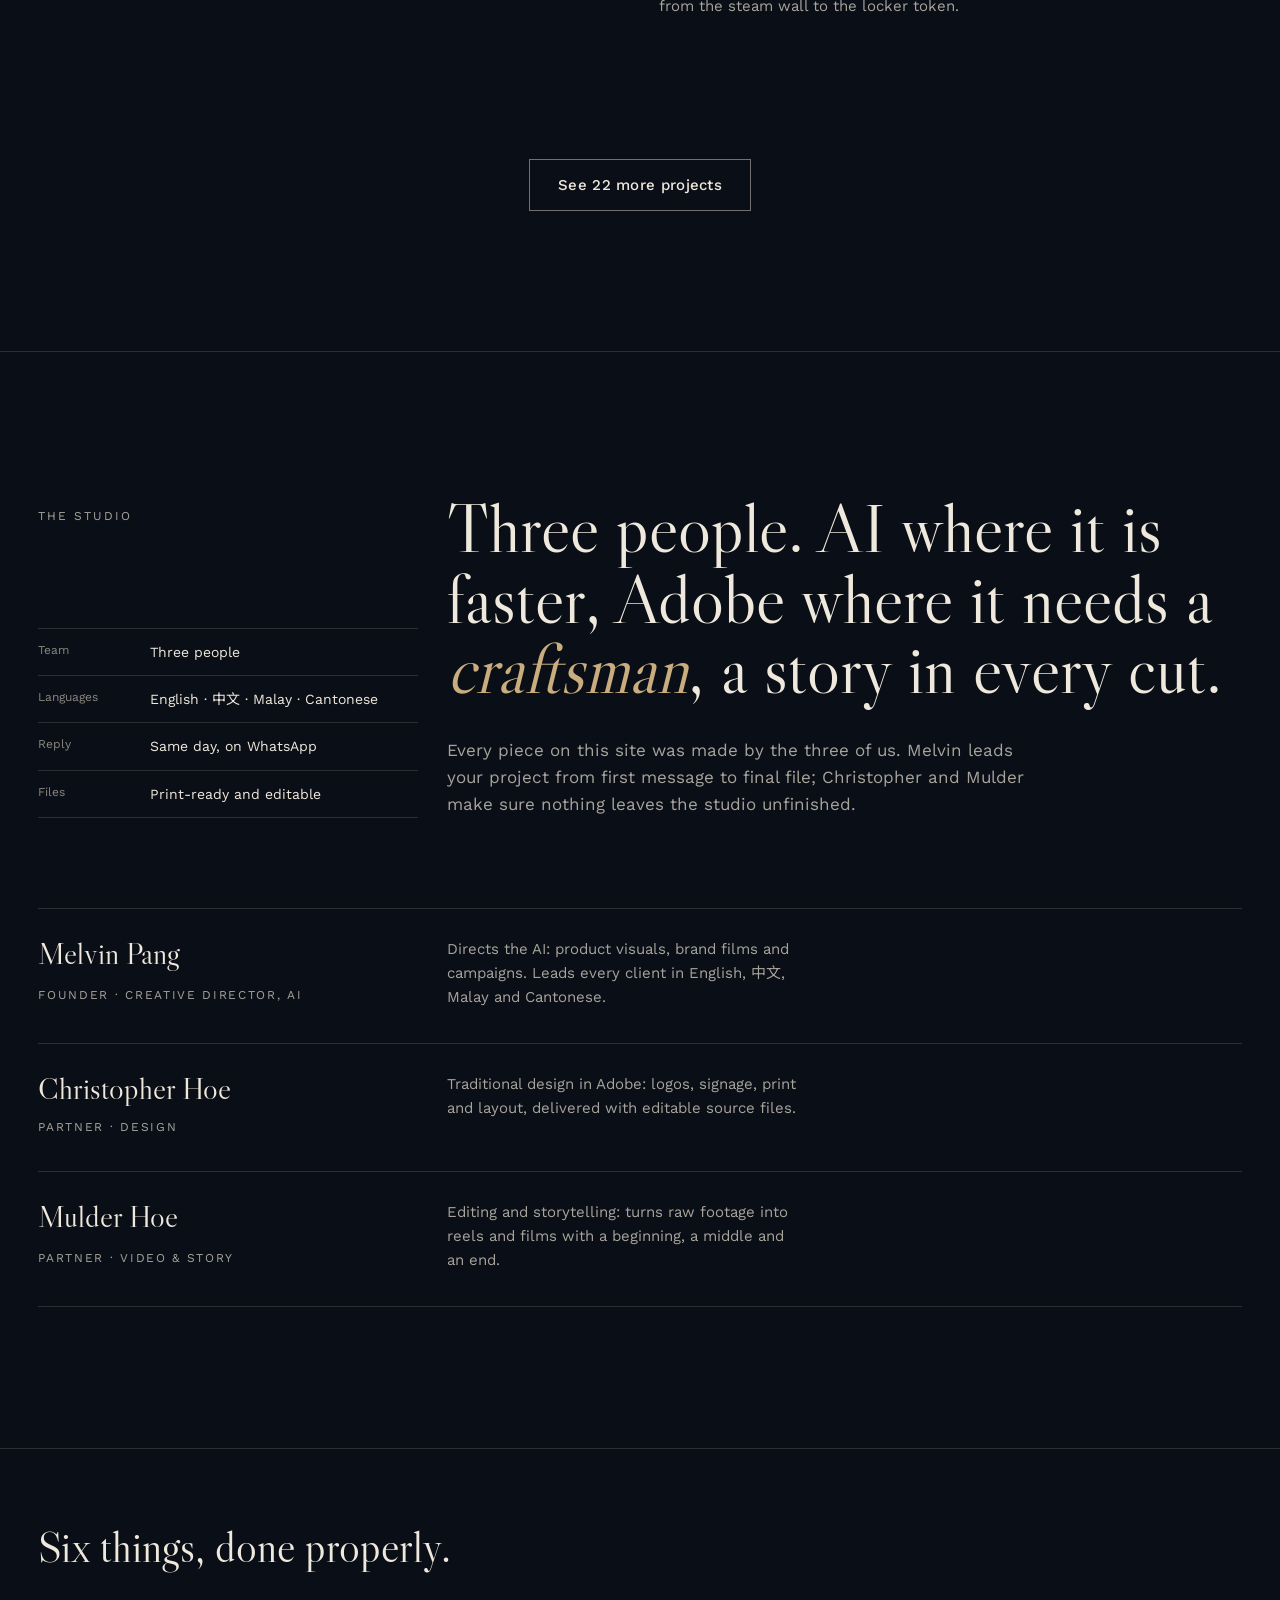
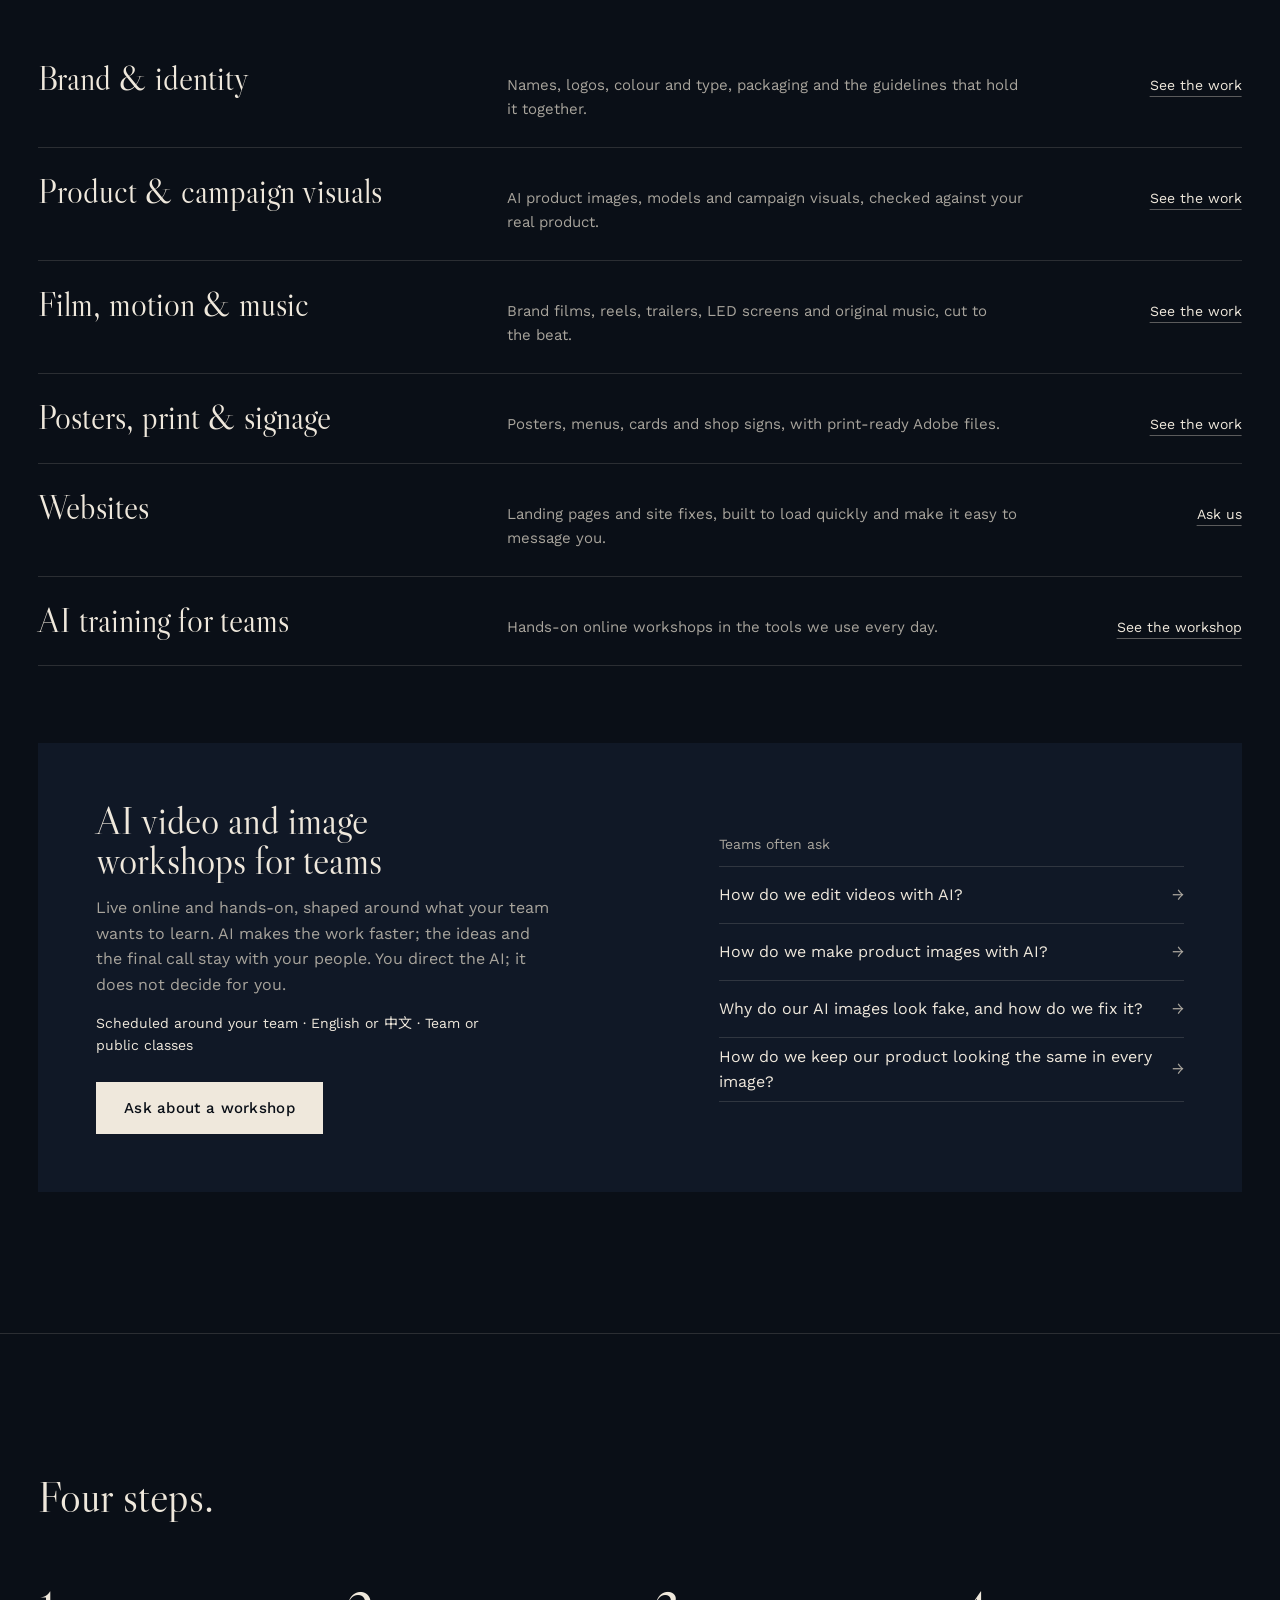
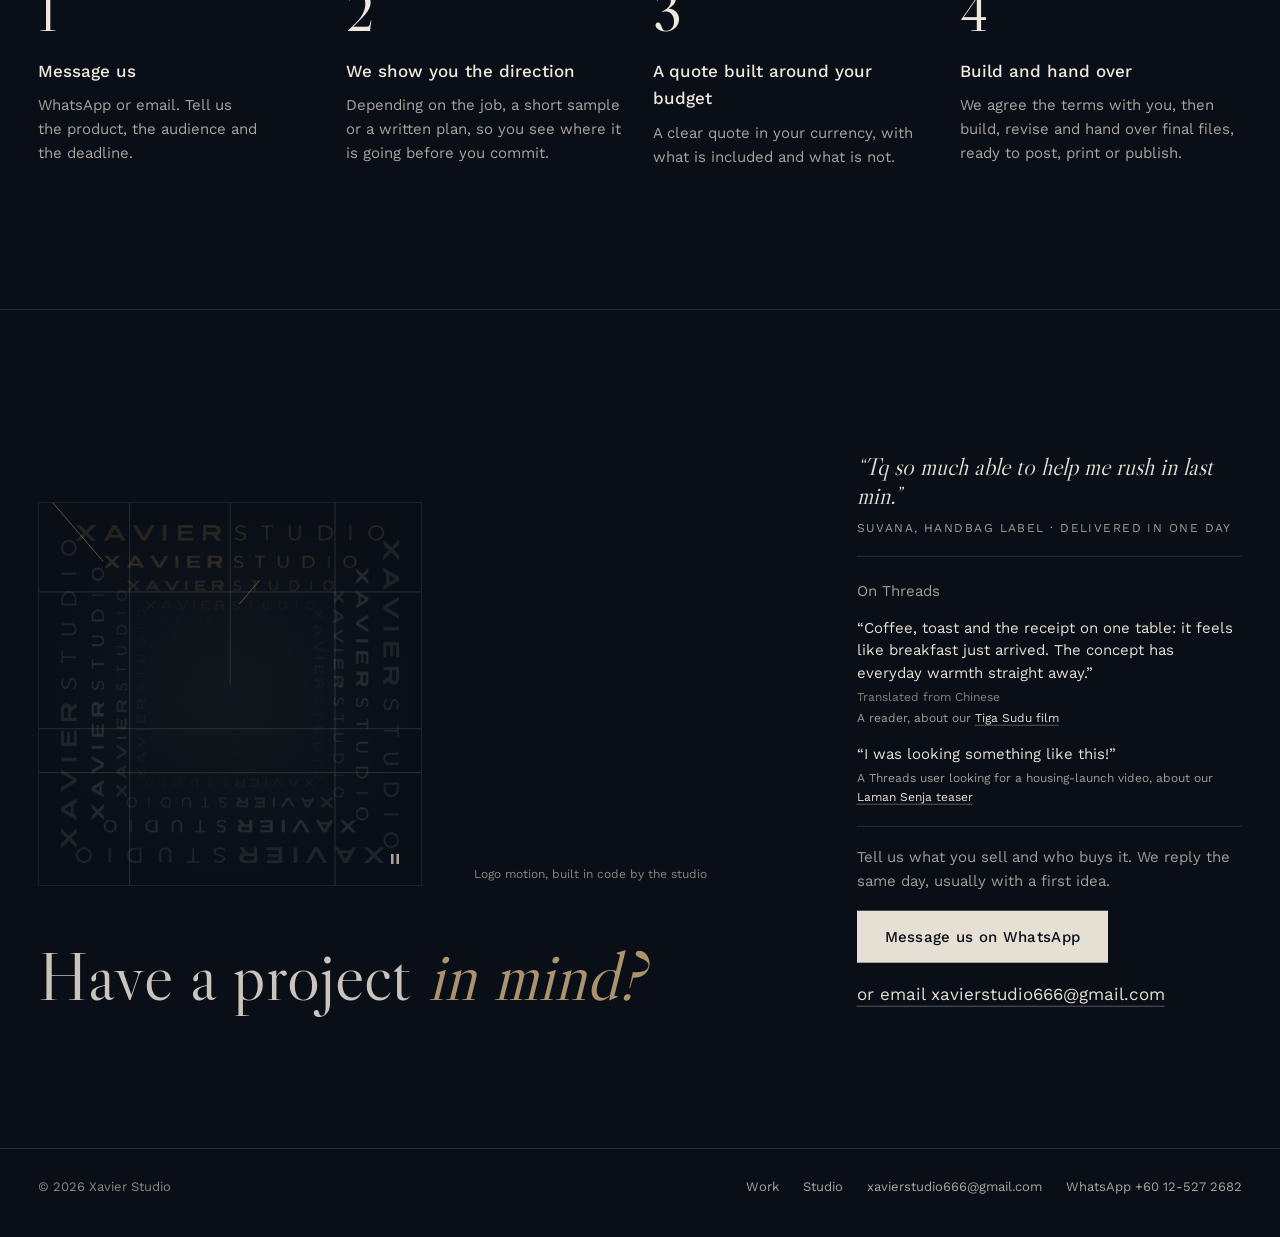
==== commit 3a05ee5b: "Site v3: one-page studio site, case pages, EN/简体/繁體" ====
--- a/index.html
+++ b/index.html
@@ -1,232 +1,245 @@
 <!doctype html>
-<html lang="en">
+<html lang="en" class="no-js">
 <head>
 <meta charset="utf-8">
 <meta name="viewport" content="width=device-width, initial-scale=1, viewport-fit=cover">
-<title>Xavier Studio · Brands, websites and films for small shops</title>
-<meta name="description" content="Brands, websites and short films for small shops. English and 中文. WhatsApp us for a written plan and quote.">
+<title>Xavier Studio · Brand, product, film and print</title>
+<meta name="description" content="A three-person studio for brand, product visuals, film and print. AI where it is faster, craft where it counts. English and 中文.">
 <link rel="canonical" href="https://xavier-studio.github.io/">
 <meta property="og:type" content="website">
 <meta property="og:url" content="https://xavier-studio.github.io/">
 <meta property="og:site_name" content="Xavier Studio">
 <meta property="og:locale" content="en_GB">
 <meta property="og:locale:alternate" content="zh_CN">
-<meta property="og:title" content="Xavier Studio · Small shops, made to look grand">
-<meta property="og:description" content="Brands, websites and short films for small shops. 为小店做品牌、网站和短片。">
-<meta property="og:image" content="https://xavier-studio.github.io/assets/og.jpg">
+<meta property="og:locale:alternate" content="zh_TW">
+<meta property="og:title" content="Xavier Studio · Brand, product, film and print">
+<meta property="og:description" content="A three-person studio for brand, product visuals, film and print. AI where it is faster, craft where it counts. English and 中文.">
+<meta property="og:image" content="https://xavier-studio.github.io/assets/og-v3.jpg">
 <meta property="og:image:width" content="1200">
 <meta property="og:image:height" content="630">
-<meta property="og:image:alt" content="Melvin Pang at a shophouse at dusk: I ran the front desk before I designed the sign.">
+<meta property="og:image:alt" content="Xavier Studio: We direct the AI. You get the brand.">
 <meta name="twitter:card" content="summary_large_image">
-<meta name="twitter:title" content="Xavier Studio · Small shops, made to look grand">
-<meta name="twitter:description" content="Brands, websites and short films for small shops. 为小店做品牌、网站和短片。">
-<meta name="twitter:image" content="https://xavier-studio.github.io/assets/og.jpg">
+<meta name="twitter:title" content="Xavier Studio · Brand, product, film and print">
+<meta name="twitter:description" content="A three-person studio for brand, product visuals, film and print. AI where it is faster, craft where it counts. English and 中文.">
+<meta name="twitter:image" content="https://xavier-studio.github.io/assets/og-v3.jpg">
 <meta name="theme-color" content="#0A0F17">
 <link rel="icon" type="image/png" sizes="32x32" href="assets/favicon-32.png">
 <link rel="icon" type="image/png" sizes="192x192" href="assets/icon-192.png">
 <link rel="apple-touch-icon" href="assets/apple-touch-icon.png">
 <link rel="manifest" href="site.webmanifest">
-<script type="application/ld+json">{"@context":"https://schema.org","@type":"ProfessionalService","name":"Xavier Studio","url":"https://xavier-studio.github.io/","image":"https://xavier-studio.github.io/assets/og.jpg","logo":"https://xavier-studio.github.io/assets/icon-512.png","description":"Brands, websites and short films for small shops.","telephone":"+60125272682","founder":{"@type":"Person","name":"Melvin Pang"},"contactPoint":{"@type":"ContactPoint","contactType":"sales","telephone":"+60125272682","url":"https://wa.me/60125272682","availableLanguage":["en","zh-Hans","ms","yue"]},"knowsAbout":["Brand identity","Website design","Brand films"]}</script>
+<script type="application/ld+json">{"@context":"https://schema.org","@type":"ProfessionalService","name":"Xavier Studio","url":"https://xavier-studio.github.io/","logo":"https://xavier-studio.github.io/assets/icon-512.png","description":"Brand, product, film and print studio. AI where it is faster, craft where it counts.","email":"xavierstudio666@gmail.com","founder":{"@type":"Person","name":"Melvin Pang"},"employee":[{"@type":"Person","name":"Christopher Hoe"},{"@type":"Person","name":"Mulder Hoe"}],"contactPoint":{"@type":"ContactPoint","contactType":"sales","url":"https://wa.me/60125272682","availableLanguage":["en","zh-Hans","zh-Hant","ms","yue"]}}</script>
 <link rel="preconnect" href="https://fonts.googleapis.com"><link rel="preconnect" href="https://fonts.gstatic.com" crossorigin>
-<link href="https://fonts.googleapis.com/css2?family=Libre+Caslon+Display:ital@0;1&family=Work+Sans:wght@400;500;600&family=Noto+Serif+SC:wght@500;600&family=Noto+Sans+SC:wght@400;500&display=swap" rel="stylesheet">
-<link rel="stylesheet" href="site.css">
+<link href="https://fonts.googleapis.com/css2?family=Libre+Caslon+Display:ital@0;1&family=Work+Sans:wght@400;500;600&family=Noto+Serif+SC:wght@400;500;600&family=Noto+Sans+SC:wght@400;500&family=Noto+Serif+TC:wght@400;500;600&family=Noto+Sans+TC:wght@400;500&display=swap" rel="stylesheet">
+<link rel="stylesheet" href="v3.css">
+<script>document.documentElement.className="js";try{if(sessionStorage.getItem("xs-intro"))document.documentElement.classList.add("seen")}catch(e){}if(matchMedia("(prefers-reduced-motion: reduce)").matches)document.documentElement.classList.add("rm")</script>
 </head>
 <body>
-
+<div class="loader" id="loader" aria-hidden="true"><div class="loader__in"><img src="assets/xs-horizontal-600.png" alt="" width="180" height="48"><div class="loader__bar"><i></i></div></div></div>
 <header class="nav" id="nav">
   <a class="nav__logo" href="#top"><img src="assets/xs-horizontal-300.png" srcset="assets/xs-horizontal-300.png 300w, assets/xs-horizontal-600.png 600w" sizes="150px" alt="Xavier Studio" width="150" height="40"></a>
-  <nav class="nav__links" aria-label="Main">
-    <a href="#index" data-t="nav.work">Work</a><a href="#films" data-t="nav.films">Films</a><a href="#try" data-t="nav.try">Try it</a><a href="#studio" data-t="nav.studio">Studio</a><a href="#contact" data-t="nav.contact">Contact</a>
-  </nav>
-  <div class="nav__r"><button class="lang" id="lang" type="button" aria-label="EN / 中文: switch language, 切换语言"><span data-l="en">EN</span> / <span data-l="zh">中文</span></button><a class="nav__wa" href="https://wa.me/60125272682?text=BRAND" target="_blank" rel="noopener">WhatsApp</a><button class="nav__menu" id="menu" type="button" aria-expanded="false" aria-controls="mnav"><i aria-hidden="true"></i><span data-t="nav.menu">Menu</span></button></div>
+  <nav class="nav__links" aria-label="Main"><a href="#work" data-t="nav.work">Work</a><a href="#studio" data-t="nav.studio">Studio</a></nav>
+  <div class="nav__r"><div class="lang" role="group" aria-label="Language / 语言 / 語言"><button type="button" data-l="en" class="on" aria-pressed="true">EN</button><span aria-hidden="true">/</span><button type="button" data-l="zh" aria-pressed="false" lang="zh-Hans">简体</button><span aria-hidden="true">/</span><button type="button" data-l="tw" aria-pressed="false" lang="zh-Hant">繁體</button></div><a class="nav__wa" data-wa href="https://wa.me/60125272682" target="_blank" rel="noopener" data-t="nav.wa">WhatsApp</a></div>
 </header>
-
-<!-- phones: section menu -->
-<div class="mnav" id="mnav" hidden>
-  <nav class="mnav__in" aria-label="Sections">
-  <div class="mnav__links">
-    <a href="#index" data-t="nav.work">Work</a><a href="#films" data-t="nav.films">Films</a><a href="#try" data-t="nav.try">Try it</a><a href="#services" data-t="nav.services">Services</a><a href="#studio" data-t="nav.studio">Studio</a><a href="#contact" data-t="nav.contact">Contact</a>
-  </div>
-  <div class="mnav__foot"><a class="btn" href="https://wa.me/60125272682?text=BRAND" target="_blank" rel="noopener" data-t="nav.wa">Message on WhatsApp</a><p class="mnav__reply" data-t="c.reply">We reply on WhatsApp the same day.</p></div>
-  </nav>
+<nav class="mnav" aria-label="Main (mobile)"><a href="#work" data-t="nav.work">Work</a><a href="#studio" data-t="nav.studio">Studio</a><a data-wa href="https://wa.me/60125272682" target="_blank" rel="noopener">WhatsApp</a></nav>
+<main id="top">
+<section class="intro">
+  <h1 class="intro__h hero-rv" data-t="intro.h">We direct the AI.<br>You get the <em>brand.</em></h1>
+  <p class="intro__p hero-rv" data-t="intro.p">Brand, product, film and print, made by a three-person studio. AI where it is faster, craft where it counts.</p>
+  <div class="chips hero-rv" role="group" aria-label="Filter the work">
+    <button class="chip" type="button" data-f="featured" aria-pressed="true"><b data-t="f.feat">Featured</b><span>8</span></button>
+    <button class="chip" type="button" data-f="all" aria-pressed="false"><b data-t="f.all">All</b><span>30</span></button>
+    <button class="chip" type="button" data-f="brand" aria-pressed="false"><b data-t="f.brand">Brand</b><span>20</span></button>
+    <button class="chip" type="button" data-f="product" aria-pressed="false"><b data-t="f.product">Product &amp; campaign</b><span>14</span></button>
+    <button class="chip" type="button" data-f="film" aria-pressed="false"><b data-t="f.film">Film &amp; music</b><span>14</span></button>
+    <button class="chip" type="button" data-f="print" aria-pressed="false"><b data-t="f.print">Posters &amp; print</b><span>8</span></button>
+  </div>
+</section>
+<div id="work"></div>
+<section class="feat" aria-labelledby="feat-h">
+  <div class="sec-head"><h2 id="feat-h" data-t="feat.h">Selected work</h2></div>
+  <div class="feat__grid" id="feat"><!--feat--><button class="card" type="button" data-p="suvana" data-i="0">
+        <div class="card__media"><video muted="" playsinline="" loop="" preload="none" width="720" height="720" style="aspect-ratio:720/720" poster="assets/v3/suvana-04.jpg" data-src="assets/v3/suvana-04-loop.mp4" aria-label="Suvana · Fashion campaign · LED runway film"></video><span class="card__play">▶ Film</span></div>
+        <div class="card__cap"><span class="card__t">Suvana</span><span class="card__type"><span class="card__c">Client</span> · Fashion campaign · LED runway film</span><span class="card__l">AI campaign models for a handbag label, and the 2-minute LED film that opened its runway show. A rush job, delivered in one day.</span></div></button><button class="card" type="button" data-p="scavenger" data-i="0">
+        <div class="card__media"><video muted="" playsinline="" loop="" preload="none" width="1280" height="548" style="aspect-ratio:1280/548" poster="assets/v3/scavenger-trailer-01.jpg" data-src="assets/v3/scavenger-trailer-01-loop.mp4" aria-label="The Scavenger 拾荒者 · Series trailer · Character design"></video><span class="card__play">▶ Film</span></div>
+        <div class="card__cap"><span class="card__t">The Scavenger 拾荒者</span><span class="card__type">Series trailer · Character design</span><span class="card__l">A 56-second trailer for an original AI drama series: world, characters, score and titles.</span></div></button><button class="card" type="button" data-p="nudge" data-i="0">
+        <div class="card__media"><video muted="" playsinline="" loop="" preload="none" width="1280" height="720" style="aspect-ratio:1280/720;object-position:left center" poster="assets/v3/nudge-me-01.jpg" data-src="assets/v3/nudge-me-01-loop.mp4" aria-label="NUDGE ME · Music video"></video><span class="card__play">▶ Film</span></div>
+        <div class="card__cap"><span class="card__t">NUDGE ME</span><span class="card__type">Music video</span><span class="card__l">A full music video built shot by shot: a nostalgic town, an old 3310 phone, one message never sent.</span></div></button><button class="card" type="button" data-p="kopitiam" data-i="0">
+        <div class="card__media"><img src="assets/v3/hua-mui-01-s.webp" width="1600" height="2143" style="aspect-ratio:1600/2143" srcset="assets/v3/hua-mui-01-s.webp 800w, assets/v3/hua-mui-01.webp 1600w" sizes="(max-width:900px) 100vw, 50vw" alt="Heritage kopitiam · Food images · Poster series" loading="lazy" decoding="async"></div>
+        <div class="card__cap"><span class="card__t">Heritage kopitiam</span><span class="card__type">Food images · Poster series</span><span class="card__l">AI food images and an anniversary poster series for an eighty-year-old kopitiam.</span></div></button><button class="card" type="button" data-p="editorial" data-i="0">
+        <div class="card__media"><img src="assets/v3/islamica-01-s.webp" width="1080" height="1198" style="aspect-ratio:1080/1198" srcset="assets/v3/islamica-01-s.webp 800w, assets/v3/islamica-01.webp 1600w" sizes="(max-width:900px) 100vw, 50vw" alt="Editorial publication · Key visuals · Carousel system" loading="lazy" decoding="async"></div>
+        <div class="card__cap"><span class="card__t">Editorial publication</span><span class="card__type">Key visuals · Carousel system</span><span class="card__l">Key visuals and a reusable carousel system, made as a pitch sample for a culture and faith publication.</span></div></button><button class="card" type="button" data-p="miralune" data-i="0">
+        <div class="card__media"><img src="assets/v3/miralune-01-s.webp" width="1200" height="896" style="aspect-ratio:1200/896" srcset="assets/v3/miralune-01-s.webp 800w, assets/v3/miralune-01.webp 1600w" sizes="(max-width:900px) 100vw, 50vw" alt="Miralune · Skincare brand · Packaging · Film" loading="lazy" decoding="async"></div>
+        <div class="card__cap"><span class="card__t">Miralune</span><span class="card__type">Skincare brand · Packaging · Film</span><span class="card__l">Name, mark, a four-product range and its launch film, for the ten minutes before sleep.</span></div></button><button class="card" type="button" data-p="black-lot" data-i="0">
+        <div class="card__media"><img src="assets/v3/black-lot-01-s.webp" width="1122" height="1402" style="aspect-ratio:1122/1402" srcset="assets/v3/black-lot-01-s.webp 800w, assets/v3/black-lot-01.webp 1600w" sizes="(max-width:900px) 100vw, 50vw" alt="Black Lot · Pepper brand · Packaging" loading="lazy" decoding="async"></div>
+        <div class="card__cap"><span class="card__t">Black Lot</span><span class="card__type">Pepper brand · Packaging</span><span class="card__l">A single-estate pepper brand, from the tin and gift box to the crate in the field.</span></div></button><button class="card" type="button" data-p="ondo" data-i="0">
+        <div class="card__media"><img src="assets/v3/ondo-01-s.webp" width="1122" height="1402" style="aspect-ratio:1122/1402" srcset="assets/v3/ondo-01-s.webp 800w, assets/v3/ondo-01.webp 1600w" sizes="(max-width:900px) 100vw, 50vw" alt="Ondo · Bathhouse brand · Film" loading="lazy" decoding="async"></div>
+        <div class="card__cap"><span class="card__t">Ondo</span><span class="card__type">Bathhouse brand · Film</span><span class="card__l">A bathhouse brand that reads its own temperature, carried from the steam wall to the locker token.</span></div></button><!--/feat--></div>
+</section>
+<section class="wall" aria-labelledby="wall-h">
+  <div class="wall__head" id="wall-head"><h2 id="wall-h" data-t="wall.h">More projects.</h2><p data-t="wall.p">One tile per project. Click or tap any of them to see the full set.</p></div>
+  <div class="wall__more" id="wall-more" hidden><button class="btn btn--line" type="button">See all 29 projects</button></div>
+  <div class="masonry" id="wall"><!--wall--><button class="tile" type="button" data-p="sera" data-i="0">
+        <span class="tile__m"><img src="assets/v3/sera-01-s.webp" width="1200" height="896" style="aspect-ratio:1200/896" srcset="assets/v3/sera-01-s.webp 800w, assets/v3/sera-01.webp 1600w" sizes="(max-width:900px) 50vw, 33vw" alt="SERA · Sheet-mask brand · Film" loading="lazy" decoding="async"></span>
+        <span class="tile__cap"><b>SERA</b><i>Sheet-mask brand · Film · 4 pieces</i></span></button><button class="tile" type="button" data-p="tiga-sudu" data-i="2">
+        <span class="tile__m"><img src="assets/v3/tiga-sudu-02-s.webp" width="1122" height="1402" style="aspect-ratio:1122/1402" srcset="assets/v3/tiga-sudu-02-s.webp 800w, assets/v3/tiga-sudu-02.webp 1600w" sizes="(max-width:900px) 50vw, 33vw" alt="Tiga Sudu · Kopitiam brand · Film" loading="lazy" decoding="async"></span>
+        <span class="tile__cap"><b>Tiga Sudu</b><i>Kopitiam brand · Film · 4 pieces</i></span></button><button class="tile" type="button" data-p="chris-chris-coffee-fest" data-i="0">
+        <span class="tile__m"><img src="assets/v3/chris/chris-coffee-fest-s.webp" width="808" height="632" style="aspect-ratio:808/632" srcset="assets/v3/chris/chris-coffee-fest-s.webp 800w, assets/v3/chris/chris-coffee-fest.webp 1600w" sizes="(max-width:900px) 50vw, 33vw" alt="Coffee Festival 2020 · Festival key visual" loading="lazy" decoding="async"></span>
+        <span class="tile__cap"><b>Coffee Festival 2020</b><i>Festival key visual</i></span></button><button class="tile" type="button" data-p="sora" data-i="2">
+        <span class="tile__m"><img src="assets/v3/sora-residences-02-s.webp" width="1122" height="1402" style="aspect-ratio:1122/1402" srcset="assets/v3/sora-residences-02-s.webp 800w, assets/v3/sora-residences-02.webp 1600w" sizes="(max-width:900px) 50vw, 33vw" alt="Sora Residences · Property launch · Film" loading="lazy" decoding="async"></span>
+        <span class="tile__cap"><b>Sora Residences</b><i>Property launch · Film · 4 pieces</i></span></button><button class="tile" type="button" data-p="laman-senja" data-i="0">
+        <span class="tile__m"><video muted="" playsinline="" loop="" preload="none" width="720" height="1280" style="aspect-ratio:720/1280" poster="assets/v3/laman-senja-01.jpg" data-src="assets/v3/laman-senja-01-loop.mp4" aria-label="Laman Senja Residences · Property launch teaser · Typography"></video><span class="tile__vid">▶ Film</span></span>
+        <span class="tile__cap"><b>Laman Senja Residences</b><i>Property launch teaser · Typography</i></span></button><button class="tile" type="button" data-p="chris-chris-panyttfodd" data-i="0">
+        <span class="tile__m"><img src="assets/v3/chris/chris-panyttfodd-s.webp" width="808" height="632" style="aspect-ratio:808/632" srcset="assets/v3/chris/chris-panyttfodd-s.webp 800w, assets/v3/chris/chris-panyttfodd.webp 1600w" sizes="(max-width:900px) 50vw, 33vw" alt="Pånyttfödd · Skincare packaging" loading="lazy" decoding="async"></span>
+        <span class="tile__cap"><b>Pånyttfödd</b><i>Skincare packaging</i></span></button><button class="tile" type="button" data-p="serene-harbor" data-i="0">
+        <span class="tile__m"><video muted="" playsinline="" loop="" preload="none" width="962" height="720" style="aspect-ratio:962/720" poster="assets/v3/serene-harbor-02.jpg" data-src="assets/v3/serene-harbor-02-loop.mp4" aria-label="Serene Harbor · Hotel amenity visuals"></video><span class="tile__vid">▶ Film</span></span>
+        <span class="tile__cap"><b>Serene Harbor</b><i>Hotel amenity visuals · 2 pieces</i></span></button><button class="tile" type="button" data-p="rumah-hujan" data-i="0">
+        <span class="tile__m"><img src="assets/v3/rumah-hujan-01-s.webp" width="1122" height="1402" style="aspect-ratio:1122/1402" srcset="assets/v3/rumah-hujan-01-s.webp 800w, assets/v3/rumah-hujan-01.webp 1600w" sizes="(max-width:900px) 50vw, 33vw" alt="Rumah Hujan · Boutique hotel brand" loading="lazy" decoding="async"></span>
+        <span class="tile__cap"><b>Rumah Hujan</b><i>Boutique hotel brand · 3 pieces</i></span></button><button class="tile" type="button" data-p="chris-chris-jianying" data-i="0">
+        <span class="tile__m"><img src="assets/v3/chris/chris-jianying-s.webp" width="808" height="632" style="aspect-ratio:808/632" srcset="assets/v3/chris/chris-jianying-s.webp 800w, assets/v3/chris/chris-jianying.webp 1600w" sizes="(max-width:900px) 50vw, 33vw" alt="簡影 Studio · Logo" loading="lazy" decoding="async"></span>
+        <span class="tile__cap"><b>簡影 Studio</b><i>Logo</i></span></button><button class="tile" type="button" data-p="shophouse-88" data-i="0">
+        <span class="tile__m"><img src="assets/v3/shophouse-88-01-s.webp" width="1122" height="1402" style="aspect-ratio:1122/1402" srcset="assets/v3/shophouse-88-01-s.webp 800w, assets/v3/shophouse-88-01.webp 1600w" sizes="(max-width:900px) 50vw, 33vw" alt="Shophouse 88 · Co-working brand" loading="lazy" decoding="async"></span>
+        <span class="tile__cap"><b>Shophouse 88</b><i>Co-working brand · 3 pieces</i></span></button><button class="tile" type="button" data-p="senja" data-i="0">
+        <span class="tile__m"><img src="assets/v3/senja-sambal-01-s.webp" width="1122" height="1402" style="aspect-ratio:1122/1402" srcset="assets/v3/senja-sambal-01-s.webp 800w, assets/v3/senja-sambal-01.webp 1600w" sizes="(max-width:900px) 50vw, 33vw" alt="Senja Sambal · Sambal brand · Poster" loading="lazy" decoding="async"></span>
+        <span class="tile__cap"><b>Senja Sambal</b><i>Sambal brand · Poster · 3 pieces</i></span></button><button class="tile" type="button" data-p="chris-chris-dragon-house" data-i="0">
+        <span class="tile__m"><img src="assets/v3/chris/chris-dragon-house-s.webp" width="753" height="588" style="aspect-ratio:753/588" srcset="assets/v3/chris/chris-dragon-house-s.webp 800w, assets/v3/chris/chris-dragon-house.webp 1600w" sizes="(max-width:900px) 50vw, 33vw" alt="Dragon House Aquarium · Logo · Lettering" loading="lazy" decoding="async"></span>
+        <span class="tile__cap"><b>Dragon House Aquarium</b><i>Logo · Lettering</i></span></button><button class="tile" type="button" data-p="skinlab" data-i="0">
+        <span class="tile__m"><img src="assets/v3/skinlab-21-01-s.webp" width="1122" height="1402" style="aspect-ratio:1122/1402" srcset="assets/v3/skinlab-21-01-s.webp 800w, assets/v3/skinlab-21-01.webp 1600w" sizes="(max-width:900px) 50vw, 33vw" alt="Skinlab 21 · Clinic brand · Film" loading="lazy" decoding="async"></span>
+        <span class="tile__cap"><b>Skinlab 21</b><i>Clinic brand · Film · 4 pieces</i></span></button><button class="tile" type="button" data-p="kroma" data-i="0">
+        <span class="tile__m"><img src="assets/v3/kroma-01-s.webp" width="1122" height="1402" style="aspect-ratio:1122/1402" srcset="assets/v3/kroma-01-s.webp 800w, assets/v3/kroma-01.webp 1600w" sizes="(max-width:900px) 50vw, 33vw" alt="Kroma · Shirt label · Film" loading="lazy" decoding="async"></span>
+        <span class="tile__cap"><b>Kroma</b><i>Shirt label · Film · 4 pieces</i></span></button><button class="tile" type="button" data-p="chris-chris-hanwei" data-i="0">
+        <span class="tile__m"><img src="assets/v3/chris/chris-hanwei-s.webp" width="808" height="632" style="aspect-ratio:808/632" srcset="assets/v3/chris/chris-hanwei-s.webp 800w, assets/v3/chris/chris-hanwei.webp 1600w" sizes="(max-width:900px) 50vw, 33vw" alt="Hanwei TCM Clinic · Shopfront signage" loading="lazy" decoding="async"></span>
+        <span class="tile__cap"><b>Hanwei TCM Clinic</b><i>Shopfront signage</i></span></button><button class="tile" type="button" data-p="villa-serai" data-i="1">
+        <span class="tile__m"><img src="assets/v3/villa-serai-02-s.webp" width="941" height="1672" style="aspect-ratio:941/1672" srcset="assets/v3/villa-serai-02-s.webp 800w, assets/v3/villa-serai-02.webp 1600w" sizes="(max-width:900px) 50vw, 33vw" alt="Villa Serai · Villa listing visuals" loading="lazy" decoding="async"></span>
+        <span class="tile__cap"><b>Villa Serai</b><i>Villa listing visuals · 3 pieces</i></span></button><button class="tile" type="button" data-p="molar" data-i="0">
+        <span class="tile__m"><img src="assets/v3/molar-co-01-s.webp" width="1122" height="1402" style="aspect-ratio:1122/1402" srcset="assets/v3/molar-co-01-s.webp 800w, assets/v3/molar-co-01.webp 1600w" sizes="(max-width:900px) 50vw, 33vw" alt="Molar Co · Kids' dental brand" loading="lazy" decoding="async"></span>
+        <span class="tile__cap"><b>Molar Co</b><i>Kids' dental brand · 3 pieces</i></span></button><button class="tile" type="button" data-p="chris-chris-airline" data-i="0">
+        <span class="tile__m"><img src="assets/v3/chris/chris-airline-s.webp" width="808" height="632" style="aspect-ratio:808/632" srcset="assets/v3/chris/chris-airline-s.webp 800w, assets/v3/chris/chris-airline.webp 1600w" sizes="(max-width:900px) 50vw, 33vw" alt="Airline identity · Logo" loading="lazy" decoding="async"></span>
+        <span class="tile__cap"><b>Airline identity</b><i>Logo</i></span></button><button class="tile" type="button" data-p="pang-pang" data-i="0">
+        <span class="tile__m"><video muted="" playsinline="" loop="" preload="none" width="540" height="960" style="aspect-ratio:540/960" poster="assets/films/pang-pang.webp" data-src="assets/films/pang-pang-loop.mp4" aria-label="Pang Pang · Street-food brand · Film"></video><span class="tile__vid">▶ Film</span></span>
+        <span class="tile__cap"><b>Pang Pang</b><i>Street-food brand · Film · 2 pieces</i></span></button><button class="tile" type="button" data-p="sour-hour" data-i="0">
+        <span class="tile__m"><img src="assets/v3/sour-hour-01-s.webp" width="1080" height="1350" style="aspect-ratio:1080/1350" srcset="assets/v3/sour-hour-01-s.webp 800w, assets/v3/sour-hour-01.webp 1600w" sizes="(max-width:900px) 50vw, 33vw" alt="Sour Hour · Bar brand · Poster" loading="lazy" decoding="async"></span>
+        <span class="tile__cap"><b>Sour Hour</b><i>Bar brand · Poster · 2 pieces</i></span></button><button class="tile" type="button" data-p="chris-chris-hunger-houz" data-i="0">
+        <span class="tile__m"><img src="assets/v3/chris/chris-hunger-houz-s.webp" width="758" height="592" style="aspect-ratio:758/592" srcset="assets/v3/chris/chris-hunger-houz-s.webp 800w, assets/v3/chris/chris-hunger-houz.webp 1600w" sizes="(max-width:900px) 50vw, 33vw" alt="Hunger Houz · Crest logo" loading="lazy" decoding="async"></span>
+        <span class="tile__cap"><b>Hunger Houz</b><i>Crest logo</i></span></button><button class="tile" type="button" data-p="throttle" data-i="0">
+        <span class="tile__m"><video muted="" playsinline="" loop="" preload="none" width="406" height="720" style="aspect-ratio:406/720" poster="assets/v3/throttle-therapy-01.jpg" data-src="assets/v3/throttle-therapy-01-loop.mp4" aria-label="Throttle Therapy · Animated ride film"></video><span class="tile__vid">▶ Film</span></span>
+        <span class="tile__cap"><b>Throttle Therapy</b><i>Animated ride film</i></span></button><!--/wall--></div>
+  <p class="empty hide" id="empty" data-t="empty">Nothing in this filter yet.</p>
+</section>
+<div class="studio" id="studio">
+<section class="s-intro" aria-labelledby="studio-h">
+  <div class="s-side"><span class="cap rv" data-t="s.cap">The studio</span>
+    <dl class="s-facts rv">
+      <div><dt data-t="sf.k1">Team</dt><dd data-t="sf.v1">Three people</dd></div>
+      <div><dt data-t="sf.k2">Languages</dt><dd data-t="sf.v2">English · 中文 · Malay · Cantonese</dd></div>
+      <div><dt data-t="sf.k3">Reply</dt><dd data-t="sf.v3">Same day, on WhatsApp</dd></div>
+      <div><dt data-t="sf.k4">Files</dt><dd data-t="sf.v4">Print-ready and editable</dd></div>
+    </dl></div>
+  <h2 id="studio-h" class="rv" data-t="s.h">Three people. AI where it is faster, Adobe where it needs a <em>craftsman</em>, a story in every cut.</h2>
+  <p class="rv" data-t="s.p">Every piece on this site was made by the three of us. Melvin leads your project from first message to final file; Christopher and Mulder make sure nothing leaves the studio unfinished.</p>
+</section>
+<section class="team" aria-label="Team">
+  <ul class="partners partners--all rv">
+    <li><h3>Melvin Pang</h3><div class="role" data-t="p1.r">Founder · Creative Director, AI</div><p data-t="p1.p">Directs the AI: product visuals, brand films and campaigns. Leads every client in English, 中文, Malay and Cantonese.</p></li>
+    <li><h3>Christopher Hoe</h3><div class="role" data-t="p2.r">Partner · Design</div><p data-t="p2.p">Traditional design in Adobe: logos, signage, print and layout, delivered with editable source files.</p></li>
+    <li><h3>Mulder Hoe</h3><div class="role" data-t="p3.r">Partner · Video &amp; Story</div><p data-t="p3.p">Editing and storytelling: turns raw footage into reels and films with a beginning, a middle and an end.</p></li>
+  </ul>
+  <!-- Photos on hold until all three matching portraits are ready (Melvin: assets/founder-studio.webp). Then switch back to three <article class="person"> cards with .person__ph photos. -->
+</section>
+<section class="make" aria-labelledby="make-h">
+  <div class="sec-head"><h2 id="make-h" data-t="make.h">Six things, done properly.</h2></div>
+  <ol class="make__list">
+    <li class="make__row"><h3 data-t="m1.h">Brand &amp; identity</h3><p data-t="m1.p">Names, logos, colour and type, packaging and the guidelines that hold it together.</p><a class="tl" href="#brand" data-t="see">See the work</a></li>
+    <li class="make__row"><h3 data-t="m2.h">Product &amp; campaign visuals</h3><p data-t="m2.p">AI product images, models and campaign visuals, checked against your real product.</p><a class="tl" href="#product" data-t="see">See the work</a></li>
+    <li class="make__row"><h3 data-t="m3.h">Film, motion &amp; music</h3><p data-t="m3.p">Brand films, reels, trailers, LED screens and original music, cut to the beat.</p><a class="tl" href="#film" data-t="see">See the work</a></li>
+    <li class="make__row"><h3 data-t="m4.h">Posters, print &amp; signage</h3><p data-t="m4.p">Posters, menus, cards and shop signs, with print-ready Adobe files.</p><a class="tl" href="#print" data-t="see">See the work</a></li>
+    <li class="make__row"><h3 data-t="m5.h">Websites</h3><p data-t="m5.p">Landing pages and site fixes, built to load quickly and make it easy to message you.</p><a class="tl" data-wa href="https://wa.me/60125272682" target="_blank" rel="noopener" data-t="talk">Ask us</a></li>
+    <li class="make__row"><h3 data-t="m6.h">AI training for teams</h3><p data-t="m6.p">Hands-on online workshops in the tools we use every day.</p><a class="tl" href="#workshops" data-t="see.ws">See the workshop</a></li>
+  </ol>
+</section>
 </div>
-
-<main class="page" id="page">
-<!-- HERO -->
-<section class="hero" id="top">
-  <figure class="hero__portrait"><img src="assets/founder-night.webp" alt="Melvin Pang under a shophouse five-foot way at dusk" width="1536" height="1024" fetchpriority="high"></figure>
-  <div class="hero__text">
-    <h1 class="hero__h" data-th="hero.h">I RAN THE FRONT DESK <em>before</em> I DESIGNED THE SIGN.</h1>
-    <p class="hero__sub" data-th="hero.sub">SMALL SHOPS, <em>made to look</em> GRAND.</p>
-    <p class="hero__body" data-t="hero.body">Brands, websites and short films for small shops, by Melvin Pang, who spent fifteen years in hotels, HR and operations before opening the studio.</p>
-    <div class="hero__act"><a class="btn" href="#contact" data-t="hero.cta">Tell us about your shop</a><a class="tl" href="#index" data-t="hero.work">See the work ↓</a></div>
-    <p class="hero__reply" data-t="c.reply">We reply on WhatsApp the same day.</p>
-  </div>
-  <p class="hero__cap" data-t="hero.cap">Melvin Pang, founder</p>
-</section>
-
-<!-- THREE OF SEVENTEEN -->
-<section class="three" id="three">
-  <div class="sechead rv"><h2 class="h2" data-th="three.h">Small shops, first.</h2><p data-t="three.p">A street-food stall, a kopitiam and a skin clinic: three of the seventeen projects below.</p></div>
-  <div class="three__row" id="three-row"></div>
-</section>
-
-<!-- THE INDEX -->
-<section class="index" id="index">
-  <div class="index__head"><h2 class="h2 rv" data-th="index.h">The whole collection.</h2><p class="rv" data-t="index.p">Seventeen projects, built the way we would build yours: studio concepts, one pitch and a set of samples, each clearly labelled. Drag the ring to turn it, point at a brand to stop it, click to open it.</p></div>
-  <div class="hall" id="hall" tabindex="0" role="region" aria-roledescription="carousel" aria-label="The collection: a turning ring of all 17 brands. Drag to turn it, use the arrow keys, or open the list below.">
-    <canvas id="hall-c"></canvas>
-    <div class="hud">
-      <div class="vignette"></div>
-      <div class="frame"></div>
-      <div class="focus" aria-live="polite">
-        <div class="counter"><span class="num" id="focus-num">01</span><i>/</i><span class="total" id="focus-total">16</span></div>
-        <div class="grp" id="focus-grp"></div>
-        <div class="name" id="focus-name"></div>
-        <div class="meta" id="focus-meta"></div>
-        <div class="dots" id="focus-dots"></div>
-        <div class="ctl"><button type="button" class="sq" id="f-prev" aria-label="Previous brand">&larr;</button><button type="button" class="btn" id="f-open" data-t="hall.open">Open the full project</button><button type="button" class="sq" id="f-next" aria-label="Next brand">&rarr;</button></div>
-      </div>
-      <div class="hint" data-t="hall.hint">Drag to explore</div>
-      <div class="paused" data-t="hall.paused">Paused</div>
+<section class="train" id="workshops" aria-labelledby="tr-h">
+  <div class="train__a">
+    <h2 id="tr-h" data-t="tr.h">AI video and image workshops for teams</h2>
+    <p data-t="tr.p">Live online and hands-on, shaped around what your team wants to learn. AI makes the work faster; the ideas and the final call stay with your people. You direct the AI; it does not decide for you.</p>
+    <p class="train__meta" data-t="tr.meta">Scheduled around your team · English or 中文 · Team or public classes</p>
+    <a class="btn" data-wa="workshop" href="https://wa.me/60125272682" target="_blank" rel="noopener" data-t="tr.btn">Ask about a workshop</a>
+  </div>
+  <div class="train__b"><p class="train__lead" data-t="tr.lead">Teams often ask</p>
+  <ul class="train__list">
+    <li><a data-wa="tr.l1" data-t="tr.l1" href="https://wa.me/60125272682" target="_blank" rel="noopener">How do we edit videos with AI?</a></li>
+    <li><a data-wa="tr.l2" data-t="tr.l2" href="https://wa.me/60125272682" target="_blank" rel="noopener">How do we make product images with AI?</a></li>
+    <li><a data-wa="tr.l3" data-t="tr.l3" href="https://wa.me/60125272682" target="_blank" rel="noopener">Why do our AI images look fake, and how do we fix it?</a></li>
+    <li><a data-wa="tr.l4" data-t="tr.l4" href="https://wa.me/60125272682" target="_blank" rel="noopener">How do we keep our product looking the same in every image?</a></li>
+  </ul></div>
+</section>
+<section class="steps" aria-labelledby="how-h">
+  <div class="sec-head"><h2 id="how-h" data-t="how.h">Four steps.</h2></div>
+  <div class="steps__grid">
+    <div class="step"><div class="n">1</div><h3 data-t="st1.h">Message us</h3><p data-t="st1.p">WhatsApp or email. Tell us the product, the audience and the deadline.</p></div>
+    <div class="step"><div class="n">2</div><h3 data-t="st2.h">We show you the direction</h3><p data-t="st2.p">Depending on the job, a short sample or a written plan, so you see where it is going before you commit.</p></div>
+    <div class="step"><div class="n">3</div><h3 data-t="st3.h">A quote built around your budget</h3><p data-t="st3.p">A clear quote in your currency, with what is included and what is not.</p></div>
+    <div class="step"><div class="n">4</div><h3 data-t="st4.h">Build and hand over</h3><p data-t="st4.p">We agree the terms with you, then build, revise and hand over final files, ready to post, print or publish.</p></div>
+  </div>
+</section>
+<div class="lb" id="lb" role="dialog" aria-modal="true" aria-labelledby="lb-title">
+  <div class="lb__top"><div><span class="lb__title" id="lb-title"></span><span class="lb__type" id="lb-type"></span></div><button class="lb__x" id="lb-x" type="button" data-t="close">Close</button></div>
+  <div class="lb__stage" id="lb-stage"><button class="lb__nav lb__prev" type="button" aria-label="Previous">←</button><button class="lb__nav lb__next" type="button" aria-label="Next">→</button></div>
+  <div class="lb__bot"><span class="lb__line" id="lb-line"></span><span><a class="tl hide" id="lb-case" href="#" data-t="case">Read the case</a>&nbsp;&nbsp;<span class="lb__count" id="lb-count"></span></span></div>
+</div>
+<section class="band" id="contact">
+  <div class="band__l">
+    <div class="lmx" id="logo-anim">
+    <div class="lmx__lock">
+      <div class="lmx__panel"><canvas class="lmx__c" aria-hidden="true"></canvas>
+      <svg class="lmx__svg" viewBox="0 0 3194 2852" overflow="visible" role="img" aria-labelledby="lmx-t"><title id="lmx-t">Xavier Studio</title>
+    <defs>
+      <linearGradient id="lmx-sheen" x1="0" y1="0" x2="1" y2="0"><stop offset="0" stop-color="#fff" stop-opacity="0"/><stop offset=".5" stop-color="#fff" stop-opacity=".85"/><stop offset="1" stop-color="#fff" stop-opacity="0"/></linearGradient>
+      <mask id="lmx-mark" maskUnits="userSpaceOnUse" x="0" y="0" width="3194" height="2852"><path fill="#fff" d="M283 90.5 L963 90.5 L2107.6 1421.5 L1427.6 1421.5 Z M228 1878.5 L908 1878.5 L1301 1421.5 L961 1026.1 Z"/><path fill="#fff" d="M1915.7 90.5 L2966 90.5 L2659.8 446.5 L1828.5 446.5 C1771.9 446.5 1726 492.4 1726 549 C1726 605.6 1771.9 651.5 1828.5 651.5 L2254 651.5 C2613.5 651.5 2896 934.3 2896 1358.5 C2896 1706.5 2705.9 1878.5 2464 1878.5 L1970.7 1878.5 C1874.7 1878.5 1785.5 1837.6 1722.9 1764.8 L1510.2 1517.5 L2686 1517.5 C2438.3 1117.9 2313.8 977.5 2084 977.5 L1852.4 977.5 L1427.6 483.6 L1667.9 204.2 C1730.5 131.4 1819.7 90.5 1915.7 90.5 Z"/></mask>
+      <mask id="lmx-mw" maskUnits="userSpaceOnUse" x="0" y="0" width="3194" height="2852"><rect class="lmx-rw" x="60" y="2100" width="3080" height="400" fill="#fff"/></mask>
+      <mask id="lmx-ml" maskUnits="userSpaceOnUse" x="0" y="0" width="3194" height="2852"><rect class="lmx-rl" x="0" y="2600" width="3194" height="160" fill="#fff"/></mask>
+    </defs>
+    <g class="lmx-guides" fill="none" stroke="currentColor" stroke-width="1" vector-effect="non-scaling-stroke">
+      <line class="gd" x1="-6000" y1="90.5" x2="9000" y2="90.5" vector-effect="non-scaling-stroke"/>
+      <line class="gd" x1="-6000" y1="1878.5" x2="9000" y2="1878.5" vector-effect="non-scaling-stroke"/>
+      <line class="gd" x1="-6000" y1="2451.5" x2="9000" y2="2451.5" vector-effect="non-scaling-stroke"/>
+      <line class="gd" x1="283" y1="-3000" x2="283" y2="6000" vector-effect="non-scaling-stroke"/>
+      <line class="gd" x1="2966" y1="-3000" x2="2966" y2="6000" vector-effect="non-scaling-stroke"/>
+      <line class="gd" x1="1597" y1="-3000" x2="1597" y2="6000" vector-effect="non-scaling-stroke" stroke-dasharray="4 6"/>
+      <line class="gd gd-gold" x1="-1440" y1="-1910" x2="4300" y2="4765" vector-effect="non-scaling-stroke"/>
+      <line class="gd gd-gold" x1="1980" y1="-60" x2="-900" y2="3300" vector-effect="non-scaling-stroke"/>
+      <circle class="gd" cx="2433" cy="1265" r="610" vector-effect="non-scaling-stroke" stroke-dasharray="3 7"/>
+      <circle class="gd-pt" cx="283" cy="90.5" r="26"/><circle class="gd-pt" cx="1427.6" cy="1421.5" r="26"/><circle class="gd-pt" cx="2966" cy="90.5" r="26"/><circle class="gd-pt" cx="2433" cy="1265" r="26"/>
+      <text class="gd-t" x="340" y="-40">0, 0</text>
+      <text class="gd-t" x="2010" y="2040">49.3°</text>
+      <text class="gd-t" x="3080" y="1290">r 610</text>
+      <text class="gd-t" x="2560" y="-40">3194 × 2852</text>
+    </g>
+    <g class="lmx-mark"><path class="lmx-x" fill="#BD964D" d="M283 90.5 L963 90.5 L2107.6 1421.5 L1427.6 1421.5 Z M228 1878.5 L908 1878.5 L1301 1421.5 L961 1026.1 Z"/><path class="lmx-s" fill="#F4EFE6" d="M1915.7 90.5 L2966 90.5 L2659.8 446.5 L1828.5 446.5 C1771.9 446.5 1726 492.4 1726 549 C1726 605.6 1771.9 651.5 1828.5 651.5 L2254 651.5 C2613.5 651.5 2896 934.3 2896 1358.5 C2896 1706.5 2705.9 1878.5 2464 1878.5 L1970.7 1878.5 C1874.7 1878.5 1785.5 1837.6 1722.9 1764.8 L1510.2 1517.5 L2686 1517.5 C2438.3 1117.9 2313.8 977.5 2084 977.5 L1852.4 977.5 L1427.6 483.6 L1667.9 204.2 C1730.5 131.4 1819.7 90.5 1915.7 90.5 Z"/></g>
+    <g mask="url(#lmx-mark)"><rect class="lmx-sheen" x="-1400" y="0" width="1000" height="2000" fill="url(#lmx-sheen)" transform="skewX(-20)" opacity=".55"/></g>
+    <path class="lmx-w" mask="url(#lmx-mw)" fill="#F4EFE6" d="M192.3 2134.5L299.9 2242.1L407.5 2134.5L509.3 2134.5L350.8 2293L509.3 2451.5L407.5 2451.5L299.9 2343.9L192.3 2451.5L90.5 2451.5L249 2293L90.5 2134.5Z M669.9 2451.5L852.9 2134.5L936.9 2134.5L1119.9 2451.5L1036.8 2451.5L1001 2389.5L788.9 2389.5L753 2451.5Z M894.9 2205.8L823.5 2329.5L966.3 2329.5Z M1457.1 2451.5L1274.1 2134.5L1357.3 2134.5L1499.1 2380.2L1641 2134.5L1724.2 2134.5L1541.1 2451.5Z M1973.6 2134.5L1973.6 2451.5L1895.6 2451.5L1895.6 2134.5Z M2207.1 2134.5L2527.1 2134.5L2527.1 2194.5L2285.1 2194.5L2285.1 2259.8L2499.1 2259.8L2499.1 2319.8L2285.1 2319.8L2285.1 2391.5L2533.1 2391.5L2533.1 2451.5L2207.1 2451.5Z M2723.5 2134.5L2978.8 2134.5C3048.8 2134.5 3095.5 2175.1 3095.5 2235.9C3095.5 2296.8 3062.2 2337.4 3012.2 2337.4L3103.5 2451.5L3007.5 2451.5L2916.2 2337.4L2801.5 2337.4L2801.5 2451.5L2723.5 2451.5Z M2801.5 2194.5L2801.5 2277.4L2966.7 2277.4C2995.3 2277.4 3014.4 2260.8 3014.4 2235.9C3014.4 2211.1 2995.3 2194.5 2966.7 2194.5Z"/>
+    <path class="lmx-st" fill="#F4EFE6" d="M904.4 2763.2Q887.3 2763.2 871.6 2758Q856 2752.7 847 2744.4L854.9 2727.6Q863.5 2735.1 876.8 2740.1Q890.1 2745 904.4 2745Q917.5 2745 925.6 2742Q933.8 2739 937.6 2733.8Q941.5 2728.5 941.5 2721.9Q941.5 2714.1 936.5 2709.4Q931.4 2704.7 923.4 2701.8Q915.4 2698.9 905.7 2696.8Q896.1 2694.6 886.3 2691.8Q876.6 2688.9 868.5 2684.4Q860.5 2679.9 855.6 2672.2Q850.6 2664.6 850.6 2652.6Q850.6 2641.1 856.8 2631.3Q862.9 2621.6 875.6 2615.7Q888.4 2609.8 908.1 2609.8Q921.1 2609.8 934 2613.2Q946.9 2616.6 956.3 2623.1L949.2 2640.2Q939.6 2633.8 928.9 2630.9Q918.1 2628 908.1 2628Q895.4 2628 887.3 2631.2Q879.1 2634.4 875.4 2639.8Q871.6 2645.1 871.6 2651.8Q871.6 2659.7 876.7 2664.4Q881.7 2669.1 889.8 2671.9Q897.8 2674.7 907.4 2677Q917.1 2679.2 926.8 2682Q936.6 2684.8 944.6 2689.3Q952.6 2693.8 957.6 2701.3Q962.5 2708.8 962.5 2720.6Q962.5 2731.9 956.3 2741.7Q950.1 2751.4 937.1 2757.3Q924.1 2763.2 904.4 2763.2Z M1157 2761.5V2630.1H1105.6V2611.5H1229.7V2630.1H1178.2V2761.5Z M1448.6 2763.2Q1419.1 2763.2 1402.1 2746.3Q1385.2 2729.4 1385.2 2696.8V2611.5H1406.6V2695.9Q1406.6 2721 1417.7 2732.6Q1428.7 2744.1 1448.8 2744.1Q1469.2 2744.1 1480.2 2732.6Q1491.3 2721 1491.3 2695.9V2611.5H1512.1V2696.8Q1512.1 2729.4 1495.2 2746.3Q1478.4 2763.2 1448.6 2763.2Z M1689.4 2761.5V2611.5H1752.7Q1776.7 2611.5 1795 2620.9Q1813.3 2630.4 1823.5 2647.3Q1833.7 2664.2 1833.7 2686.5Q1833.7 2708.8 1823.5 2725.7Q1813.3 2742.6 1795 2752.1Q1776.7 2761.5 1752.7 2761.5ZM1710.9 2742.9H1751.4Q1770 2742.9 1783.6 2735.8Q1797.2 2728.7 1804.7 2716Q1812.2 2703.2 1812.2 2686.5Q1812.2 2669.6 1804.7 2656.9Q1797.2 2644.3 1783.6 2637.2Q1770 2630.1 1751.4 2630.1H1710.9Z M1999.9 2761.5V2611.5H2021.3V2761.5Z M2267.5 2763.2Q2250.4 2763.2 2235.7 2757.4Q2221 2751.6 2210.3 2741.2Q2199.6 2730.9 2193.6 2716.9Q2187.6 2703 2187.6 2686.5Q2187.6 2670 2193.6 2656.1Q2199.6 2642.1 2210.3 2631.8Q2221 2621.4 2235.6 2615.6Q2250.1 2609.8 2267.5 2609.8Q2284.6 2609.8 2299.1 2615.5Q2313.6 2621.1 2324.4 2631.5Q2335.2 2641.9 2341.1 2655.9Q2347 2669.8 2347 2686.5Q2347 2703.2 2341.1 2717.1Q2335.2 2731.1 2324.4 2741.5Q2313.6 2751.9 2299.1 2757.5Q2284.6 2763.2 2267.5 2763.2ZM2267.5 2744.1Q2279.9 2744.1 2290.5 2739.9Q2301.1 2735.6 2309 2727.8Q2316.8 2719.9 2321.2 2709.4Q2325.6 2698.9 2325.6 2686.5Q2325.6 2674.1 2321.2 2663.6Q2316.8 2653.1 2309 2645.2Q2301.1 2637.4 2290.5 2633.1Q2279.9 2628.9 2267.5 2628.9Q2254.9 2628.9 2244.2 2633.1Q2233.6 2637.4 2225.7 2645.2Q2217.8 2653.1 2213.4 2663.6Q2209 2674.1 2209 2686.5Q2209 2698.9 2213.4 2709.4Q2217.8 2719.9 2225.7 2727.8Q2233.6 2735.6 2244.2 2739.9Q2254.9 2744.1 2267.5 2744.1Z"/>
+    <path class="lmx-l" mask="url(#lmx-ml)" fill="#BD964D" d="M90.5 2675.8 L625.2 2675.8 L625.2 2697.2 L90.5 2697.2 Z M2568.8 2675.8 L3103.5 2675.8 L3103.5 2697.2 L2568.8 2697.2 Z"/>
+  </svg>
+      <button class="lmx__pp" type="button" aria-pressed="false" aria-label="Pause logo motion"><svg class="i-pause" viewBox="0 0 14 14" aria-hidden="true"><path fill="currentColor" d="M3 2h2.6v10H3zM8.4 2H11v10H8.4z"/></svg><svg class="i-play" viewBox="0 0 14 14" aria-hidden="true"><path fill="currentColor" d="M3.5 1.8 12 7l-8.5 5.2z"/></svg></button></div>
+      <div class="lmx__side"><p class="motto" data-t="motto">People set the direction.<br>AI sets the <em>pace.</em></p>
+        <p class="lmx__note" data-t="lm.note">Logo motion, built in code by the studio</p></div>
     </div>
   </div>
-  <details class="index__list" id="index-list">
-    <summary data-t="hall.list">See all 17 as a list</summary>
-    <div class="index__body">
-      <ol class="rows" id="rows"><li><a class="row" href="#tiga-sudu" data-i="0"><span class="row__no">01</span><span class="row__name">Tiga Sudu</span><span class="row__sector">Kopitiam, shophouse breakfast</span><span class="row__label">Studio concept, self-initiated</span></a></li><li><a class="row" href="#pang-pang" data-i="1"><span class="row__no">02</span><span class="row__name">Pang Pang</span><span class="row__sector">Street food, cart &amp; delivery</span><span class="row__label">Studio concept, self-initiated</span></a></li><li><a class="row" href="#sour-hour" data-i="2"><span class="row__no">03</span><span class="row__name">Sour Hour</span><span class="row__sector">Sparkling sours, pop-up drinks</span><span class="row__label">Studio concept, self-initiated</span></a></li><li><a class="row" href="#black-lot" data-i="3"><span class="row__no">04</span><span class="row__name">Black Lot</span><span class="row__sector">Pepper, single estate</span><span class="row__label">Studio concept, self-initiated</span></a></li><li><a class="row" href="#skinlab-21" data-i="4"><span class="row__no">05</span><span class="row__name">Skinlab 21</span><span class="row__sector">Aesthetic clinic, plain language</span><span class="row__label">Studio concept, self-initiated</span></a></li><li><a class="row" href="#molar-co" data-i="5"><span class="row__no">06</span><span class="row__name">Molar &amp; Co.</span><span class="row__sector">Family dental clinic, prices first</span><span class="row__label">Studio concept, self-initiated</span></a></li><li><a class="row" href="#miralune" data-i="6"><span class="row__no">07</span><span class="row__name">Miralune</span><span class="row__sector">Skincare, night ritual</span><span class="row__label">Studio concept, self-initiated</span></a></li><li><a class="row" href="#sera" data-i="7"><span class="row__no">08</span><span class="row__name">SERA</span><span class="row__sector">Sheet-mask skincare, fifteen minutes</span><span class="row__label">Studio concept, self-initiated</span></a></li><li><a class="row" href="#sora-residences" data-i="8"><span class="row__no">09</span><span class="row__name">Sora Residences</span><span class="row__sector">Residential tower, sky terraces</span><span class="row__label">Studio concept, self-initiated</span></a></li><li><a class="row" href="#rumah-hujan" data-i="9"><span class="row__no">10</span><span class="row__name">Rumah Hujan</span><span class="row__sector">Heritage hotel, eight rooms</span><span class="row__label">Studio concept, self-initiated</span></a></li><li><a class="row" href="#ondo" data-i="10"><span class="row__no">11</span><span class="row__name">Ondo</span><span class="row__sector">Bathhouse, hot &amp; cold</span><span class="row__label">Studio concept, self-initiated</span></a></li><li><a class="row" href="#shophouse-88" data-i="11"><span class="row__no">12</span><span class="row__name">Shophouse 88</span><span class="row__sector">Co-working, pre-war shophouse</span><span class="row__label">Studio concept, self-initiated</span></a></li><li><a class="row" href="#iron-monsoon" data-i="12"><span class="row__no">13</span><span class="row__name">Iron Monsoon</span><span class="row__sector">Strength gym, no mirrors</span><span class="row__label">Studio concept, self-initiated</span></a></li><li><a class="row" href="#kroma" data-i="13"><span class="row__no">14</span><span class="row__name">Kroma</span><span class="row__sector">Fashion label, checked cloth</span><span class="row__label">Studio concept, self-initiated</span></a></li><li><a class="row" href="#waggle-co" data-i="14"><span class="row__no">15</span><span class="row__name">Waggle &amp; Co.</span><span class="row__sector">Pet grooming &amp; treats</span><span class="row__label">Studio concept, self-initiated</span></a></li><li><a class="row" href="#aries-group" data-i="15"><span class="row__no">16</span><span class="row__name">Aries Group</span><span class="row__sector">Website, funding &amp; NGO group</span><span class="row__label">Pitch concept, not commissioned</span></a></li><li><a class="row" href="#message-cards" data-i="16"><span class="row__no">17</span><span class="row__name">Message cards</span><span class="row__sector">Print, bilingual 4R cards</span><span class="row__label">Studio samples</span></a></li></ol>
-      <div class="travel" id="travel" aria-hidden="true"><img src="assets/work/tiga-sudu/cover.webp" alt="" id="travel-img" width="800" height="1000" loading="lazy"></div>
-    </div>
-  </details>
-</section>
-
-<!-- FILMS -->
-<section class="films" id="films">
-  <div class="sechead rv"><h2 class="h2" data-th="films.h">Films, made in‑house.</h2><p data-t="films.p">Designed and directed by the studio, with AI tools doing the rendering. Each film says what AI made. Click any film to watch it with sound.</p></div>
-  <article class="nudge" id="nudge" data-ta="nudge.alabel" aria-label="NUDGE ME · 右下角">
-    <div class="nudge__stage rv">
-      <div class="nudge__frame">
-      <video class="nudge__film" playsinline preload="none" data-poster="assets/nudge/poster.webp" data-ta="nudge.vlabel" aria-label="NUDGE ME, music video"><track kind="subtitles" srclang="zh-Hans" label="歌词 Lyrics" src="assets/nudge/lyrics.vtt"></video>
-      <video class="nudge__loop" muted playsinline preload="none" data-poster="assets/nudge/poster.webp" data-src="assets/nudge/preview.mp4" aria-hidden="true" tabindex="-1"></video>
-      <button class="nudge__go" type="button" data-t="nudge.play">▶ Nudge to watch with sound</button>
-      </div>
-      <div class="feat__cap"><h3 class="nudge__h">NUDGE ME <span lang="zh-Hans">· 右下角</span></h3><i data-t="nudge.sub">MV, for everyone who grew up on dial-up</i><small data-t="nudge.label">Studio original, not client work · 3:18</small></div>
-    </div>
-    <div class="nudge__foot">
-      <p class="nudge__line" data-t="nudge.line">Melvin directed, graded, set the type and edited. AI tools made the song, the stills and the clips.</p>
-      <p class="nudge__act"><a class="tl nudge__wa" data-wa="nudge" href="https://wa.me/60125272682?text=FILM" target="_blank" rel="noopener" data-t="nudge.cta">Same craft, up to 30 seconds, for your shop. WhatsApp FILM →</a><a class="tl nudge__more" href="nudge-me.html" data-t="nudge.more">How it was made →</a></p>
-    </div>
-  </article>
-  <div class="reel" id="reel"></div>
-</section>
-
-<!-- TRY IT -->
-<section class="try" id="try">
-  <div class="sechead rv"><h2 class="h2" data-th="try.h">Try it on your shop.</h2><p data-t="try.p">Type what you sell. We paint a name on a shopfront at dusk, picked for your kind of shop.</p></div>
-  <figure class="try__stage rv" id="stage"></figure>
-  <form class="try__form rv" id="tryform" autocomplete="off">
-    <label><span data-t="try.s1">I sell</span> <input id="what" maxlength="40"></label>
-    <label><span data-t="try.s2">in</span> <input id="where" maxlength="28"></label>
-    <button class="btn" type="submit" data-t="try.btn">Paint my sign</button>
-  </form>
-  <p class="try__ex" id="tryex"></p>
-  <p class="try__note" id="trynote"></p>
-  <p class="try__as" id="tryas" hidden></p>
-  <p class="try__send"><a class="btn" id="trywa" href="https://wa.me/60125272682?text=BRAND" target="_blank" rel="noopener" hidden>Send this sketch to Melvin on WhatsApp</a></p>
-</section>
-
-<!-- SERVICES -->
-<section class="services" id="services">
-  <div class="sechead rv"><h2 class="h2" data-th="svc.h">Brand, website or film: where to begin.</h2><p data-t="svc.p">No menu prices. Message BRAND, WEB, FILM or AUDIT on WhatsApp, tell us what you sell, and you get a written plan and a quote back.</p></div>
-  <ol class="svc" id="svc"><li><span class="svc__k">BRAND<em>brand identity</em></span><span class="svc__d">Name, logo, colours and fonts, packaging, signage and launch posts. For new shops and rebrands.</span><a class="svc__a tl" href="https://wa.me/60125272682?text=BRAND" target="_blank" rel="noopener">WhatsApp BRAND →</a></li><li><span class="svc__k">WEB<em>website</em></span><span class="svc__d">A fast, bilingual site that sells on a phone. Design, build and launch. One-page to full site.</span><a class="svc__a tl" href="https://wa.me/60125272682?text=WEB" target="_blank" rel="noopener">WhatsApp WEB →</a></li><li><span class="svc__k">FILM<em>brand film</em></span><span class="svc__d">Short vertical films for Reels and TikTok, designed and directed in-house. 12 to 30 seconds.</span><a class="svc__a tl" href="https://wa.me/60125272682?text=FILM" target="_blank" rel="noopener">WhatsApp FILM →</a></li><li><span class="svc__k">AUDIT<em>free website audit</em></span><span class="svc__d">A written fix list for your current site. It's yours to keep, whether you hire us or not. No obligation.</span><a class="svc__a tl" href="https://wa.me/60125272682?text=AUDIT" target="_blank" rel="noopener">WhatsApp AUDIT →</a></li></ol>
-  <div class="how"><h3 class="how__h rv" data-t="svc.how">How it works</h3><ol class="how__steps" id="how"><li><span class="how__n">01</span><b>Message on WhatsApp</b><span>Send BRAND, WEB, FILM or AUDIT, and tell us what you sell and who buys it.</span></li><li><span class="how__n">02</span><b>A written plan</b><span>A short call, then a one-page plan with scope, timeline and quote. No surprise costs later.</span></li><li><span class="how__n">03</span><b>Two or three directions</b><span>Concepts shown on real things: your signboard, your bag, your phone screen. You pick one.</span></li><li><span class="how__n">04</span><b>Build and hand over</b><span>Final files, a simple brand guide and launch posts, ready to use on day one.</span></li></ol></div>
-</section>
-
-<!-- STUDIO -->
-<section class="studio" id="studio">
-  <figure class="studio__img rv"><img src="assets/founder-studio.webp" alt="Melvin Pang at his desk at night, with sign sketches and colour swatches" width="1536" height="1024" loading="lazy"></figure>
-  <div class="studio__text">
-    <h2 class="h2 rv" data-th="studio.h">The operator.</h2>
-    <p class="rv" data-t="studio.p1">Xavier Studio is run by Melvin Pang. Before the studio, he spent fifteen years in hotels, HR and operations: front desks, rosters and the WhatsApp chat at 11pm.</p>
-    <p class="rv" data-t="studio.p2">So the work starts from how a shop really runs, not only from how the logo looks. Every project is directed by him, with AI tools doing the heavy rendering. Ask, and he will tell you which is which.</p>
-    <div class="about rv"><p class="about__h" data-t="studio.bh">Before the studio</p><ul class="about__list"><li data-t="studio.b1">Ran a 90-room city hotel day to day: front desk, housekeeping, online rates and the complaints.</li><li data-t="studio.b2">General manager of a hill resort.</li><li data-t="studio.b3">Five years running HR for a regional group, and leading its visual marketing team from 2024.</li><li data-t="studio.b4">Now: brands, websites and films for shops like those.</li></ul></div>
-    <dl class="ledger rv"><div><dt data-t="studio.k1">Years in operations</dt><dd data-t="studio.v1">15</dd></div><div><dt data-t="studio.k2">Replies</dt><dd data-t="studio.v2">Same day</dd></div><div><dt data-t="studio.k3">Languages</dt><dd data-t="studio.v3">English · 中文 · Malay · Cantonese</dd></div></dl>
-  </div>
-</section>
-
-<!-- CONTACT -->
-<section class="contact" id="contact">
-  <img class="contact__img" src="assets/photos/rumah-hujan-3.webp" alt="Rain falling into a shophouse air-well, from the Rumah Hujan concept" width="1440" height="1799" loading="lazy">
-  <div class="contact__card rv">
-    <h2 class="h2" data-th="c.h">Tell us about your shop.</h2>
-    <p data-t="c.p">Three short answers. The button opens WhatsApp with your message already written, so you only press send.</p>
-    <form class="cform" id="cform" autocomplete="on">
-      <label><span data-t="c.name">Your name</span><input id="c-name" name="name" maxlength="60"></label>
-      <label><span data-t="c.what">What you sell, and where</span><input id="c-what" name="what" maxlength="100"></label>
-      <fieldset class="cform__need"><legend data-t="c.need">What you need</legend>
-        <label><input type="radio" name="need" value="BRAND" checked><span data-t="c.n1">A brand</span></label>
-        <label><input type="radio" name="need" value="WEB"><span data-t="c.n2">A website</span></label>
-        <label><input type="radio" name="need" value="FILM"><span data-t="c.n3">A short film</span></label>
-        <label><input type="radio" name="need" value="AUDIT"><span data-t="c.n4">A free website audit</span></label>
-      </fieldset>
-      <a class="btn" id="c-send" href="https://wa.me/60125272682?text=BRAND" target="_blank" rel="noopener" data-t="c.btn">Open WhatsApp with my message</a>
-      <p class="cform__note" data-t="c.note">We reply the same day. Or message +60 12‑527 2682 directly. Nothing is stored on this page.</p>
-    </form>
-  </div>
+    <h2 class="band__h rv" data-t="band.h">Have a project <em>in mind?</em></h2>
+  </div>
+  <div class="band__r rv"><figure class="proof"><blockquote data-t="proof.q">“Tq so much able to help me rush in last min.”</blockquote><figcaption data-t="proof.by">Suvana, handbag label · delivered in one day</figcaption></figure>
+    <div class="threads"><p class="threads__k" data-t="th.k">On Threads</p>
+      <figure><blockquote data-t="th.q2">“Coffee, toast and the receipt on one table: it feels like breakfast just arrived. The concept has everyday warmth straight away.”</blockquote><figcaption data-t="th.c2"><span class="th-tr">Translated from Chinese</span>A reader, about our <a href="#tiga-sudu">Tiga Sudu film</a></figcaption></figure>
+      <figure><blockquote data-t="th.q1">“I was looking something like this!”</blockquote><figcaption data-t="th.c1">A Threads user looking for a housing-launch video, about our <a href="#laman-senja">Laman Senja teaser</a></figcaption></figure></div>
+    <p data-t="band.p">Tell us what you sell and who buys it. We reply the same day, usually with a first idea.</p>
+    <a class="btn" data-wa href="https://wa.me/60125272682" target="_blank" rel="noopener" data-t="band.btn">Message us on WhatsApp</a>
+    <a class="tl" href="mailto:xavierstudio666@gmail.com" data-t="band.mail">or email xavierstudio666@gmail.com</a></div>
 </section>
 </main>
-
-<!-- FOOTER: the page lifts like a curtain -->
-<footer class="foot" id="foot">
-  <div class="foot__cols">
-    <div><p class="foot__h" data-t="f.c1">Talk to us</p><p><a class="nowrap" href="https://wa.me/60125272682" target="_blank" rel="noopener">WhatsApp +60 12-527 2682</a></p></div>
-    <div><p class="foot__h" data-t="f.c2">Studio</p><p data-t="f.s2">Small shops anywhere, on WhatsApp.</p></div>
-    <div><p class="foot__h" data-t="f.c3">On this page</p><p><a href="#index" data-t="nav.work">Work</a> · <a href="#films" data-t="nav.films">Films</a> · <a href="#try" data-t="nav.try">Try it</a> · <a href="#studio" data-t="nav.studio">Studio</a> · <a href="#services" data-t="nav.services">Services</a> · <a href="#contact" data-t="nav.contact">Contact</a></p></div>
-    <div><p class="foot__h" data-t="f.c4">A note on AI</p><p data-t="f.ai">Brands shown are studio concepts, one pitch that was not commissioned, and samples, each labelled. Photos and films are made with AI tools and directed by Melvin.</p></div>
-  </div>
-  <p class="foot__word" id="footword" aria-hidden="true"><span>XAVIER</span> <em>studio</em></p>
-  <p class="foot__legal">© 2026 Xavier Studio</p>
-</footer>
-
-<div class="viewer" id="viewer" role="dialog" aria-modal="true" aria-labelledby="v-name" hidden>
-  <div class="viewer__head" aria-hidden="true"><span id="vh-pos"></span><b id="vh-name"></b><span id="vh-label"></span></div>
-  <div class="viewer__info">
-    <button class="viewer__close" id="v-close" type="button" aria-label="Close">×</button>
-    <p class="viewer__pos" id="v-pos"></p>
-    <h3 class="viewer__name" id="v-name"></h3>
-    <p class="viewer__sector" id="v-sector"></p>
-    <p class="viewer__label" id="v-label"></p>
-    <p class="viewer__blurb" id="v-blurb"></p>
-    <p class="viewer__madeh" data-t="v.made">What we made</p>
-    <ul class="viewer__made" id="v-made"></ul>
-    <a class="btn" id="v-cta" href="https://wa.me/60125272682?text=BRAND" target="_blank" rel="noopener" data-t="v.cta">Want one like this? WhatsApp us</a>
-    <div class="viewer__nav"><button type="button" id="v-prev"><span aria-hidden="true">←</span> <span data-t="v.prev">Previous</span></button><button type="button" id="v-next"><span data-t="v.next">Next</span> <span aria-hidden="true">→</span></button></div>
-  </div>
-  <div class="viewer__media" id="v-media" tabindex="0" aria-label="Project images"></div>
-</div>
-
-<div class="player" id="player" role="dialog" aria-modal="true" aria-label="Film" hidden><button type="button" id="pclose" aria-label="Close">×</button><video id="pvideo" controls playsinline></video></div>
-
+<footer class="foot"><span data-t="foot.c">© 2026 Xavier Studio</span><span class="foot__links"><a href="#work" data-t="nav.work">Work</a><a href="#studio" data-t="nav.studio">Studio</a><a href="mailto:xavierstudio666@gmail.com">xavierstudio666@gmail.com</a><a data-wa href="https://wa.me/60125272682" target="_blank" rel="noopener">WhatsApp +60 12-527 2682</a></span></footer>
 <script src="vendor/anime.min.js"></script>
-<script src="data.js"></script>
-<script src="banks.js"></script>
-<script src="marks.js"></script>
-<script src="i18n.js"></script>
-<script src="site.js"></script>
-<script src="nudge.js"></script>
-<script>
-  /* Mirror Hall needs WebGL; without it the list opens instead. */
-  (function () { var ok = false; try { var c = document.createElement('canvas'); ok = !!(window.WebGLRenderingContext && (c.getContext('webgl') || c.getContext('experimental-webgl'))); } catch (e) {}
-    if (ok) document.documentElement.classList.add('webgl');
-    /* no WebGL, or a phone: open the list so the work can be scanned straight away */
-    if (!ok || window.innerWidth <= 900) document.getElementById('index-list').open = true; })();
-</script>
-<script type="module">
-  /* Mirror Hall loads only as the visitor nears the collection (keeps the first screen light). */
-  const hall = document.getElementById('hall'); let go = false
-  const load = () => { if (go || !document.documentElement.classList.contains('webgl')) return; go = true; import('./hall.bundle.js') }
-  if ('IntersectionObserver' in window) new IntersectionObserver((e, o) => { if (e.some(x => x.isIntersecting)) { o.disconnect(); load() } }, { rootMargin: '900px 0px' }).observe(hall); else load()
-  if (location.hash === '#index') load()
-</script>
+<script src="works.js"></script><script src="tw.js"></script><script src="dims.js"></script>
+<script src="v3.js"></script>
+<script src="logo-motion.js"></script>
 </body>
 </html>
--- a/v3.css
+++ b/v3.css
@@ -0,0 +1,317 @@
+/* Xavier Studio · v3 (Work + Studio). Committed GetLayers Style "Night Editorial": one dark field, Libre Caslon Display
+   for display, Work Sans for text, ivory ink, gold accent rationed. Compositions: marcus-vane-ventures (featured),
+   creative-director header grid (wall), vexon-showcase (team). Motion: Anime.js, slow; reduced motion respected. */
+:root{color-scheme:dark;
+  --night:#0A0F17; --night-2:#101826; --night-3:#162131; --ivory:#EFE8DC; --mute:#A8A49C; --subtle:#8A867F; --gold:#C9AD7E;
+  --line:rgba(239,232,220,.14);
+  --serif:'Libre Caslon Display','Noto Serif SC',ui-serif,Georgia,serif;
+  --sans:'Work Sans','Noto Sans SC',ui-sans-serif,system-ui,sans-serif;
+  --m:clamp(18px,3vw,48px); --sec:clamp(96px,11vw,170px); --ease:cubic-bezier(.22,.61,.36,1);
+  --z-nav:20; --z-lb:40; --z-loader:60;
+}
+*{box-sizing:border-box;margin:0;padding:0}
+html{scroll-behavior:smooth;background:var(--night)}
+body{background:var(--night);color:var(--ivory);font-family:var(--sans);font-size:17px;line-height:1.6;-webkit-font-smoothing:antialiased;overflow-x:hidden}
+img,video{display:block;max-width:100%}
+a{color:inherit;text-decoration:none}
+button{font:inherit;color:inherit;background:none;border:0;cursor:pointer}
+:focus-visible{outline:2px solid var(--ivory);outline-offset:3px}
+em{font-style:italic}
+:lang(zh-Hans) em,:lang(zh-Hant) em{font-style:normal} /* no fake italics on Chinese */
+:lang(zh-Hant){--serif:'Libre Caslon Display','Noto Serif TC',ui-serif,Georgia,serif;--sans:'Work Sans','Noto Sans TC',ui-sans-serif,system-ui,sans-serif}
+.sr{position:absolute;width:1px;height:1px;overflow:hidden;clip:rect(0 0 0 0)}
+.cap{font-size:12px;letter-spacing:.16em;text-transform:uppercase;color:var(--mute)}
+.btn{display:inline-flex;align-items:center;justify-content:center;gap:10px;min-height:52px;padding:0 28px;background:var(--ivory);color:var(--night);font-size:15px;font-weight:500;letter-spacing:.02em;transition:background-color .4s var(--ease)}
+.btn:hover{background:#fff}
+.btn--line{background:none;color:var(--ivory);border:1px solid rgba(239,232,220,.45)}
+.btn--line:hover{background:var(--ivory);color:var(--night)}
+.wall__more{margin-top:8px}
+.tl{text-decoration:underline;text-decoration-color:rgba(239,232,220,.35);text-underline-offset:6px;text-decoration-thickness:1px;transition:text-decoration-color .4s}
+.tl:hover{text-decoration-color:var(--ivory)}
+
+/* loader (house default: wordmark + hairline timer, min 900ms, cap 2600ms) */
+.loader{position:fixed;inset:0;z-index:var(--z-loader);background:var(--night);display:grid;place-items:center}
+.loader__in{display:grid;gap:18px;justify-items:center}
+.loader img{height:30px;width:auto;opacity:.95}
+.loader__bar{width:160px;height:1px;background:var(--line);overflow:hidden}
+.loader__bar i{display:block;height:100%;width:100%;background:var(--ivory);transform:scaleX(0);transform-origin:left}
+.no-js .loader,.rm .loader,.seen .loader{display:none}
+
+/* nav */
+.nav{position:fixed;inset:0 0 auto;z-index:var(--z-nav);display:grid;grid-template-columns:1fr auto 1fr;align-items:center;height:72px;padding:0 var(--m);transition:background-color .5s var(--ease)}
+.nav.solid{background:rgba(10,15,23,.94)}
+.nav__logo{display:inline-flex;align-items:center;min-height:44px}.nav__logo img{height:24px;width:auto}
+.nav__links{display:flex;gap:34px;font-size:14px;letter-spacing:.04em}
+.nav__links a{opacity:.7;transition:opacity .3s;padding:8px 0}
+.nav__links a:hover,.nav__links a[aria-current]{opacity:1}
+.nav__r{display:flex;justify-content:flex-end;gap:24px;align-items:center;font-size:14px}
+.lang{color:var(--subtle);display:inline-flex;align-items:center;gap:2px}
+.lang button{min-height:44px;padding:0 6px;color:var(--mute)}
+.lang button:hover{color:var(--ivory)}
+.lang .on{color:var(--ivory)}
+.nav__wa{min-height:44px;display:inline-flex;align-items:center;text-decoration:underline;text-decoration-color:rgba(239,232,220,.45);text-underline-offset:6px}
+
+/* intro (work page) */
+.intro{padding:calc(72px + clamp(40px,6vw,96px)) var(--m) clamp(32px,4vw,56px);display:grid;grid-template-columns:repeat(12,1fr);column-gap:24px;row-gap:40px;align-items:end}
+.intro__h{grid-column:1/9;font-family:var(--serif);font-weight:400;font-size:clamp(46px,7vw,112px);line-height:.98;letter-spacing:-.01em;text-wrap:balance}
+.intro__h em{color:var(--gold)}
+.intro__p{grid-column:9/13;max-width:38ch;color:var(--mute);font-size:16px}
+.chips{grid-column:1/13;display:flex;flex-wrap:wrap;gap:10px;margin-top:8px}
+.chip{min-height:44px;padding:0 20px;border:1px solid var(--line);font-size:14px;letter-spacing:.03em;color:var(--mute);transition:color .3s,border-color .3s,background-color .3s}
+.chip:hover{color:var(--ivory);border-color:rgba(239,232,220,.4)}
+.chip[aria-pressed=true]{background:var(--ivory);color:var(--night);border-color:var(--ivory)}
+.chip span{margin-left:8px;font-size:12px}
+
+/* featured: two-up, second column dropped (marcus-vane-ventures) */
+.feat{padding:clamp(24px,4vw,56px) var(--m) calc(var(--sec) + clamp(80px,12vw,200px))} /* room for the dropped column */
+.sec-head{display:flex;justify-content:space-between;align-items:baseline;gap:24px;margin-bottom:clamp(36px,5vw,64px);border-top:1px solid var(--line);padding-top:22px}
+.sec-head h2{font-family:var(--serif);font-weight:400;font-size:clamp(30px,3.4vw,52px);line-height:1.05}
+.feat__grid{display:grid;grid-template-columns:1fr 1fr;column-gap:clamp(20px,3vw,48px);row-gap:clamp(64px,8vw,120px)}
+.feat__grid .card:nth-child(even){transform:translateY(clamp(80px,12vw,200px))}
+.feat__grid.filtered .card:nth-child(even){transform:none}
+.card{display:block;text-align:left;width:100%}
+.card__media{position:relative;aspect-ratio:16/11;overflow:hidden;background:var(--night-2)}
+.card__media img,.card__media video{position:absolute;inset:0;width:100%;height:100%;object-fit:cover;transition:transform 1.4s var(--ease)}
+.card:hover .card__media img,.card:hover .card__media video{transform:scale(1.035)}
+.card__play{position:absolute;right:16px;bottom:14px;z-index:2;font-size:12px;letter-spacing:.12em;text-transform:uppercase;background:rgba(10,15,23,.72);padding:7px 12px}
+.card__cap{display:grid;grid-template-columns:1fr auto;gap:6px 24px;border-top:1px solid var(--line);margin-top:18px;padding-top:16px}
+.card__t{font-family:var(--serif);font-size:clamp(24px,2.2vw,34px);line-height:1.1}
+.card__type{font-size:12px;letter-spacing:.14em;text-transform:uppercase;color:var(--mute);text-align:right;align-self:center}
+.card__l{grid-column:1/-1;max-width:52ch;color:var(--mute);font-size:15px}
+.card__c{color:var(--gold)}
+
+/* wall (creative-director header grid + masonry) */
+.wall{padding:clamp(40px,5vw,80px) var(--m) var(--sec);background:var(--night)}
+.wall__head{display:grid;grid-template-columns:8fr 4fr;gap:24px;align-items:end;border-top:1px solid var(--line);padding-top:22px;margin-bottom:clamp(36px,5vw,64px)}
+.wall__head h2{font-family:var(--serif);font-weight:400;font-size:clamp(38px,5vw,80px);line-height:1}
+.wall__head p{color:var(--mute);font-size:15px;max-width:40ch;justify-self:end}
+.masonry{columns:3 340px;column-gap:clamp(14px,1.6vw,24px)}
+.tile{break-inside:avoid;margin-bottom:clamp(28px,3vw,44px);display:block;width:100%;text-align:left;position:relative}
+.tile__m{position:relative;display:block;background:var(--night-2);overflow:hidden}
+.tile img,.tile video{width:100%;height:auto;transition:opacity .5s var(--ease)}
+.tile:hover .tile__m img,.tile:hover .tile__m video{opacity:.82}
+.tile__cap{display:flex;flex-direction:column;gap:4px;padding-top:12px}
+.tile__cap b{font-family:var(--serif);font-weight:400;font-size:20px;line-height:1.1}
+.tile__cap i{font-style:normal;font-size:13px;color:var(--mute)}
+.tile__vid{position:absolute;right:12px;top:12px;font-size:11px;letter-spacing:.12em;text-transform:uppercase;background:rgba(10,15,23,.72);padding:5px 9px}
+.hide{display:none!important}
+.empty{color:var(--mute);padding:40px 0}
+
+/* contact band + footer */
+.band{padding:var(--sec) var(--m);display:grid;grid-template-columns:repeat(12,1fr);gap:24px;align-items:end;border-top:1px solid var(--line)}
+.band__l{grid-column:1/8;display:flex;flex-direction:column;align-items:flex-start;gap:clamp(56px,7vw,110px)}
+.band__h{font-family:var(--serif);font-weight:400;font-size:clamp(40px,5.4vw,88px);line-height:1}
+.band__h em{color:var(--gold)}
+.band__r{grid-column:9/13;display:grid;gap:18px;justify-items:start}
+.band__r p{color:var(--mute);font-size:15px}
+.proof{display:grid;gap:8px;padding-bottom:18px;margin-bottom:4px;border-bottom:1px solid var(--line)}
+.proof blockquote{font-family:var(--serif);font-style:italic;font-size:clamp(22px,1.9vw,28px);line-height:1.2;color:var(--ivory)}
+.proof blockquote small{display:block;font-family:var(--sans);font-style:normal;font-size:14px;color:var(--mute);margin-top:6px}
+.proof figcaption{font-size:12px;letter-spacing:.12em;text-transform:uppercase;color:var(--mute)}
+.foot{padding:28px var(--m) 40px;display:flex;justify-content:space-between;gap:20px;flex-wrap:wrap;font-size:13px;color:var(--subtle);border-top:1px solid var(--line)}
+.foot a{color:var(--mute)}
+
+/* lightbox */
+.lb{position:fixed;inset:0;z-index:var(--z-lb);background:#06090E;display:none;grid-template-rows:auto 1fr auto}
+.lb.open{display:grid}
+.lb__top{display:flex;justify-content:space-between;align-items:center;gap:20px;padding:18px var(--m)}
+.lb__title{font-family:var(--serif);font-size:clamp(22px,2.2vw,32px)}
+.lb__type{font-size:12px;letter-spacing:.14em;text-transform:uppercase;color:var(--mute);margin-left:14px}
+.lb__x{min-width:44px;min-height:44px;font-size:14px;letter-spacing:.08em;color:var(--mute)}
+.lb__x:hover{color:var(--ivory)}
+.lb__stage{position:relative;display:grid;place-items:center;padding:0 var(--m);min-height:0}
+.lb__stage img,.lb__stage video{max-width:100%;max-height:calc(100svh - 190px);width:auto;height:auto;object-fit:contain}
+.lb__nav{position:absolute;top:50%;transform:translateY(-50%);min-width:52px;min-height:52px;font-size:22px;color:var(--mute);background:rgba(10,15,23,.6)}
+.lb__nav:hover{color:var(--ivory)}
+.lb__prev{left:8px}.lb__next{right:8px}
+.lb__bot{display:flex;justify-content:space-between;align-items:center;gap:20px;padding:16px var(--m) 22px;font-size:14px;color:var(--mute)}
+.lb__line{max-width:70ch}
+.lb__count{font-size:12px;letter-spacing:.14em;white-space:nowrap}
+
+/* studio page */
+.s-intro{padding:calc(72px + clamp(64px,10vw,150px)) var(--m) clamp(56px,7vw,100px);display:grid;grid-template-columns:repeat(12,1fr);gap:24px}
+.s-intro .cap{grid-column:1/5;padding-top:14px}
+.s-intro h1,.s-intro h2{grid-column:5/13;font-family:var(--serif);font-weight:400;font-size:clamp(40px,5.4vw,86px);line-height:1.02;text-wrap:balance}
+.s-intro h1 em,.s-intro h2 em{color:var(--gold)}
+.s-intro p{grid-column:5/11;color:var(--mute);max-width:56ch;margin-top:8px}
+.team{padding:0 var(--m) var(--sec);display:grid;grid-template-columns:repeat(3,1fr);gap:clamp(16px,2vw,32px)}
+.person{position:relative}
+.person__ph{position:relative;aspect-ratio:4/5;overflow:hidden;background:var(--night-2)}
+.person__ph img{width:100%;height:100%;object-fit:cover}
+.person__ph::before,.person__ph::after{content:'';position:absolute;width:18px;height:18px;border:1px solid rgba(239,232,220,.55);z-index:2}
+.person__ph::before{left:12px;top:12px;border-right:0;border-bottom:0}
+.person__ph::after{right:12px;bottom:12px;border-left:0;border-top:0}
+.person__ini{position:absolute;inset:0;display:grid;place-items:center;background:radial-gradient(90% 80% at 50% 35%,#1b2a40,#0b111b)}
+.person__ini b{font-family:var(--serif);font-weight:400;font-size:clamp(90px,10vw,150px);color:var(--gold);letter-spacing:.02em;line-height:1}
+.person__ini small{position:absolute;bottom:22px;font-size:11px;letter-spacing:.16em;text-transform:uppercase;color:var(--subtle)}
+.person h3{font-family:var(--serif);font-weight:400;font-size:clamp(26px,2.4vw,36px);line-height:1.1;margin-top:20px}
+.person .role,.partners .role{font-size:12px;letter-spacing:.14em;text-transform:uppercase;color:var(--mute);margin-top:8px}
+.partners{grid-column:2/4;list-style:none;align-self:start}
+.partners li{display:grid;grid-template-columns:1fr 1fr;gap:4px 32px;border-top:1px solid var(--line);padding:28px 0 34px}
+.partners h3{font-family:var(--serif);font-weight:400;font-size:clamp(26px,2.4vw,36px);line-height:1.1}
+.partners .role{grid-column:1}
+.partners p{grid-column:2;grid-row:1/3;color:var(--mute);font-size:15px;max-width:40ch}
+.person p{color:var(--mute);font-size:15px;margin-top:12px;max-width:40ch}
+.make{padding:var(--sec) var(--m) clamp(48px,6vw,96px);border-top:1px solid var(--line)}
+.make__list{list-style:none}
+.make__row{display:grid;grid-template-columns:5fr 6fr 2fr;gap:24px;align-items:baseline;padding:26px 0;border-bottom:1px solid var(--line)}
+.make__row h3{font-family:var(--serif);font-weight:400;font-size:clamp(24px,2.6vw,40px);line-height:1.1}
+.make__row p{color:var(--mute);font-size:15px}
+.make__row a{justify-self:end;font-size:14px}
+.steps{padding:var(--sec) var(--m);border-top:1px solid var(--line)}
+.steps__grid{display:grid;grid-template-columns:repeat(4,1fr);gap:clamp(16px,2vw,32px)}
+.step .n{font-family:var(--serif);font-size:56px;line-height:1;color:var(--ivory)}
+.step h3{font-size:17px;font-weight:500;margin-top:18px}
+.step p{color:var(--mute);font-size:15px;margin-top:8px}
+.train{margin:0 var(--m) var(--sec);padding:clamp(32px,4.5vw,64px);background:var(--night-2);display:grid;grid-template-columns:6fr 5fr;gap:clamp(28px,5vw,80px);align-items:center;scroll-margin-top:88px}
+.train h2{font-family:var(--serif);font-weight:400;font-size:clamp(28px,3vw,46px);line-height:1.05;text-wrap:balance}
+.train__a>p{color:var(--mute);margin-top:14px;max-width:46ch;font-size:16px}
+.train__a .train__meta{color:var(--ivory);font-size:14px;margin:14px 0 26px}
+.train__lead{font-size:14px;color:var(--mute);margin-bottom:10px}
+.train__list{list-style:none;border-top:1px solid var(--line)}
+.train__list li{padding:6px 0;border-bottom:1px solid var(--line);font-size:16px}
+
+/* motion: content is visible by default; JS adds .pre only to what it is about to animate */
+.rv.pre{opacity:0}
+.card.pre .card__media{clip-path:inset(0 0 100% 0)}
+.card.pre .card__cap{opacity:0}
+.card__media{will-change:clip-path}
+
+@media (max-width:900px){
+  .nav{grid-template-columns:auto 1fr;height:64px}
+  .nav__links{display:none}
+  .mnav{display:flex!important}
+  .intro{padding-top:calc(64px + 56px)}
+  .intro__h,.intro__p{grid-column:1/13}
+  .feat__grid{grid-template-columns:1fr}
+  .feat__grid .card:nth-child(even){transform:none}
+  .wall__head{grid-template-columns:1fr}
+  .wall__head p{justify-self:start}
+  .band__l,.band__h,.band__r{grid-column:1/13}
+  .s-intro .cap,.s-intro h1,.s-intro h2,.s-intro p{grid-column:1/13}
+  .team{grid-template-columns:1fr}
+  .make__row{grid-template-columns:1fr;gap:8px}
+  .make__row a{justify-self:start}
+  .partners{grid-column:1/-1}
+  .partners li{grid-template-columns:1fr}
+  .partners p{grid-column:1;grid-row:auto;margin-top:8px}
+  .feat{padding-bottom:var(--sec)}
+  .card__cap{grid-template-columns:1fr}
+  .card__type{text-align:left}
+  .make{padding-bottom:clamp(40px,8vw,72px)}
+  .intro>*{min-width:0}
+  .chips{flex-wrap:nowrap;overflow-x:auto;margin:8px calc(-1 * var(--m)) 0;padding:0 var(--m) 6px;scrollbar-width:none}
+  .chips::-webkit-scrollbar{display:none}
+  .chip{flex:0 0 auto;white-space:nowrap}
+  .tl{display:inline-flex;align-items:center;min-height:44px}
+  .foot a{display:inline-block;padding:12px 0}
+  .steps__grid{grid-template-columns:1fr 1fr;row-gap:40px}
+  .train{grid-template-columns:1fr}
+  .lb__nav{top:auto;bottom:-6px;transform:none}
+}
+.mnav{display:none;position:fixed;left:0;right:0;bottom:0;z-index:var(--z-nav);justify-content:space-around;background:rgba(10,15,23,.96);border-top:1px solid var(--line);padding:6px 0 calc(6px + env(safe-area-inset-bottom))}
+.mnav a{padding:0 18px;min-height:46px;display:inline-flex;align-items:center;font-size:14px;color:var(--mute)}
+.mnav a[aria-current]{color:var(--ivory)}
+@media (max-width:900px){body{padding-bottom:60px}}
+@media (prefers-reduced-motion:reduce){html{scroll-behavior:auto}.card__media img,.card__media video{transition:none}}
+@media (max-width:900px){.masonry{columns:2;column-gap:12px}.tile{margin-bottom:22px}.tile__cap{padding-top:8px}.tile__cap b{font-size:16px}.tile__cap i{font-size:12px}}
+.team + .make{padding-top:clamp(56px,6vw,96px)}
+
+/* one-page: studio block sits between featured work and the archive */
+.studio .s-intro{padding-top:var(--sec);border-top:1px solid var(--line)}
+#work,#studio{scroll-margin-top:72px}
+
+/* Chinese headings: keep phrases together, smaller on phones so whole phrases fit */
+.nw{display:inline-block}
+:lang(zh-Hans) .s-intro h2,:lang(zh-Hant) .s-intro h2{font-size:clamp(30px,5vw,80px)}
+
+/* archive sits right under the featured cases; in the default Featured view only its button shows */
+.wall.is-closed{padding-top:0}
+.wall.is-closed .wall__head{display:none}
+.wall__more{display:flex;justify-content:center;margin:0}
+/* workshop questions are WhatsApp links */
+.train__list a{display:flex;justify-content:space-between;gap:16px;align-items:center;min-height:44px}
+.train__list a::after{content:'→';color:var(--mute);transition:transform .3s var(--ease),color .3s}
+.train__list a:hover::after{transform:translateX(4px);color:var(--ivory)}
+/* one rule per section, not two */
+.make .sec-head,.steps .sec-head{border-top:0;padding-top:0}
+/* Chinese: break at phrases, no single-character last lines */
+p{text-wrap:pretty}
+:lang(zh-Hans) :is(h1,h2,h3),:lang(zh-Hant) :is(h1,h2,h3){word-break:keep-all;overflow-wrap:anywhere}
+/* footer links: separators drawn by CSS so no stray dot at line ends */
+.foot__links{display:flex;flex-wrap:wrap;column-gap:24px}
+
+/* Threads comments: secondary proof under the client quote */
+.threads{display:grid;gap:14px;padding-bottom:18px;border-bottom:1px solid var(--line);width:100%}
+.threads__k{font-size:12px;color:var(--mute)}
+.threads figure{display:grid;gap:4px}
+.threads blockquote{font-size:15px;line-height:1.5;color:var(--ivory)}
+.threads blockquote small{display:block;font-size:12px;color:var(--subtle);margin-top:2px}
+.threads figcaption{font-size:12px;color:var(--mute)}
+
+/* ---------- logo motion (contact band) ----------
+   A square panel holds the type tunnel, the construction guides and the lockup; the motto sits beside it. */
+.band__l{grid-column:1/9;gap:clamp(36px,4vw,64px)}
+.band__r{grid-column:9/13}
+.lmx{position:relative;width:100%}
+.lmx__lock{display:grid;grid-template-columns:auto minmax(0,1fr);align-items:end;column-gap:clamp(32px,4vw,64px);row-gap:28px;width:100%}
+.lmx__panel{position:relative;width:clamp(280px,30vw,480px);aspect-ratio:1;max-width:100%;overflow:hidden;isolation:isolate;display:grid;place-items:center;border:1px solid rgba(239,232,220,.08);background:radial-gradient(closest-side,rgba(239,232,220,.035),transparent)}
+.lmx__c{position:absolute;inset:0;width:100%;height:100%;pointer-events:none;z-index:0}
+.lmx__svg{position:relative;z-index:1;display:block;width:64%;height:auto;overflow:visible;will-change:transform}
+.lmx-guides{color:rgba(239,232,220,.14)}
+.lmx-guides .gd-gold{stroke:rgba(189,150,77,.5)}
+.lmx-guides .gd-pt{fill:#BD964D}
+.lmx-guides .gd-t{fill:var(--mute);font-family:var(--sans);font-size:96px;letter-spacing:.02em}
+.lmx__side{display:grid;gap:14px;justify-items:start;padding-bottom:2px;min-width:0}
+.lmx .motto{font-family:var(--serif);font-style:italic;font-size:clamp(24px,2.4vw,40px);line-height:1.18;color:var(--ivory);max-width:none;text-wrap:balance;margin:0;padding-left:.08em}
+.lmx .motto em{color:var(--gold)}
+.lmx .mw{display:inline-block}
+:lang(zh-Hans) .lmx .motto,:lang(zh-Hant) .lmx .motto{font-style:normal}
+.lmx__note{font-size:12px;color:var(--subtle);margin:6px 0 0}
+/* pause control (WCAG 2.2.2): small, quiet, 44px target */
+.lmx__pp{position:absolute;right:4px;bottom:4px;z-index:2;width:44px;height:44px;display:grid;place-items:center;color:var(--mute);border-radius:50%;transition:color .3s}
+.lmx__pp:hover{color:var(--ivory)}
+.lmx__pp svg{width:14px;height:14px}
+.lmx__pp .i-play{display:none}
+.lmx__pp[aria-pressed="true"] .i-play{display:block}
+.lmx__pp[aria-pressed="true"] .i-pause{display:none}
+.lmx.is-static .lmx__pp{display:none}
+.lmx.is-static .lmx-guides .gd{opacity:.35}
+@media (max-width:1180px){.lmx__lock{grid-template-columns:1fr}.lmx__panel{width:min(100%,440px)}}
+@media (max-width:900px){.band__l,.band__r{grid-column:1/13}.lmx-guides .gd-t{display:none}.lmx .motto{font-size:clamp(26px,7vw,34px)}}
+/* project links inside the Threads credits */
+.threads figcaption a{color:var(--ivory);text-decoration:underline;text-decoration-color:rgba(239,232,220,.35);text-underline-offset:3px;transition:text-decoration-color .3s}
+.threads figcaption a:hover{text-decoration-color:var(--ivory)}
+/* phone: chips row fades at the right edge so it reads as scrollable */
+@media (max-width:900px){
+  .chips{gap:8px;padding-right:calc(var(--m) + 24px);-webkit-mask-image:linear-gradient(90deg,#000 0,#000 calc(100% - 28px),transparent);mask-image:linear-gradient(90deg,#000 0,#000 calc(100% - 28px),transparent)}
+  .chip{padding:0 14px}
+  /* contact band: heading, then the ask and the button, then proof, then the logo motion as the sign-off */
+  .band{align-items:start;row-gap:20px}
+  .band__l,.band__r{display:contents}
+  .band__h,.band__r>*,.lmx{grid-column:1/13}
+  .band__h{order:1}
+  .band__r>p{order:2}
+  .band__r>.btn{order:3;justify-self:start}
+  .band__r>.tl{order:4;justify-self:start;margin-top:-8px}
+  .band__r>.proof{order:5;margin-top:28px;padding-top:28px;border-top:1px solid var(--line)}
+  .band__r>.threads{order:6}
+  .lmx{order:7;margin-top:36px}
+}
+.lmx-sr{position:absolute;width:1px;height:1px;margin:-1px;padding:0;overflow:hidden;clip:rect(0 0 0 0);white-space:nowrap;border:0}
+/* studio intro: the label column carries a short fact sheet, bottom-aligned with the paragraph */
+.s-side{grid-column:1/5;grid-row:1/3;display:flex;flex-direction:column;justify-content:space-between;gap:40px;min-width:0}
+.s-intro .s-side .cap{grid-column:auto}
+.s-facts{display:grid;max-width:380px;border-top:1px solid var(--line)}
+.s-facts>div{display:grid;grid-template-columns:96px minmax(0,1fr);gap:16px;padding:12px 0;border-bottom:1px solid var(--line)}
+.s-facts dt{font-size:12px;color:var(--subtle)}
+.s-facts dd{margin:0;font-size:14px;color:var(--ivory)}
+@media (max-width:900px){
+  .s-side{display:contents}
+  .s-intro .s-side .cap{order:1;grid-column:1/13}.s-intro h2{order:2}.s-intro p{order:3}
+  .s-facts{order:4;grid-column:1/13;max-width:none;margin-top:16px}
+}
+.threads figcaption .th-tr{display:block;color:var(--subtle);margin-bottom:2px}
+/* team: text rows for all three until the matching portraits are ready */
+.team .partners--all{grid-column:1/-1;border-bottom:1px solid var(--line)}
+@media (min-width:901px){.team .partners--all li{grid-template-columns:calc((100% - 11 * 24px) / 12 * 4 + 3 * 24px) minmax(0,1fr);column-gap:24px}}
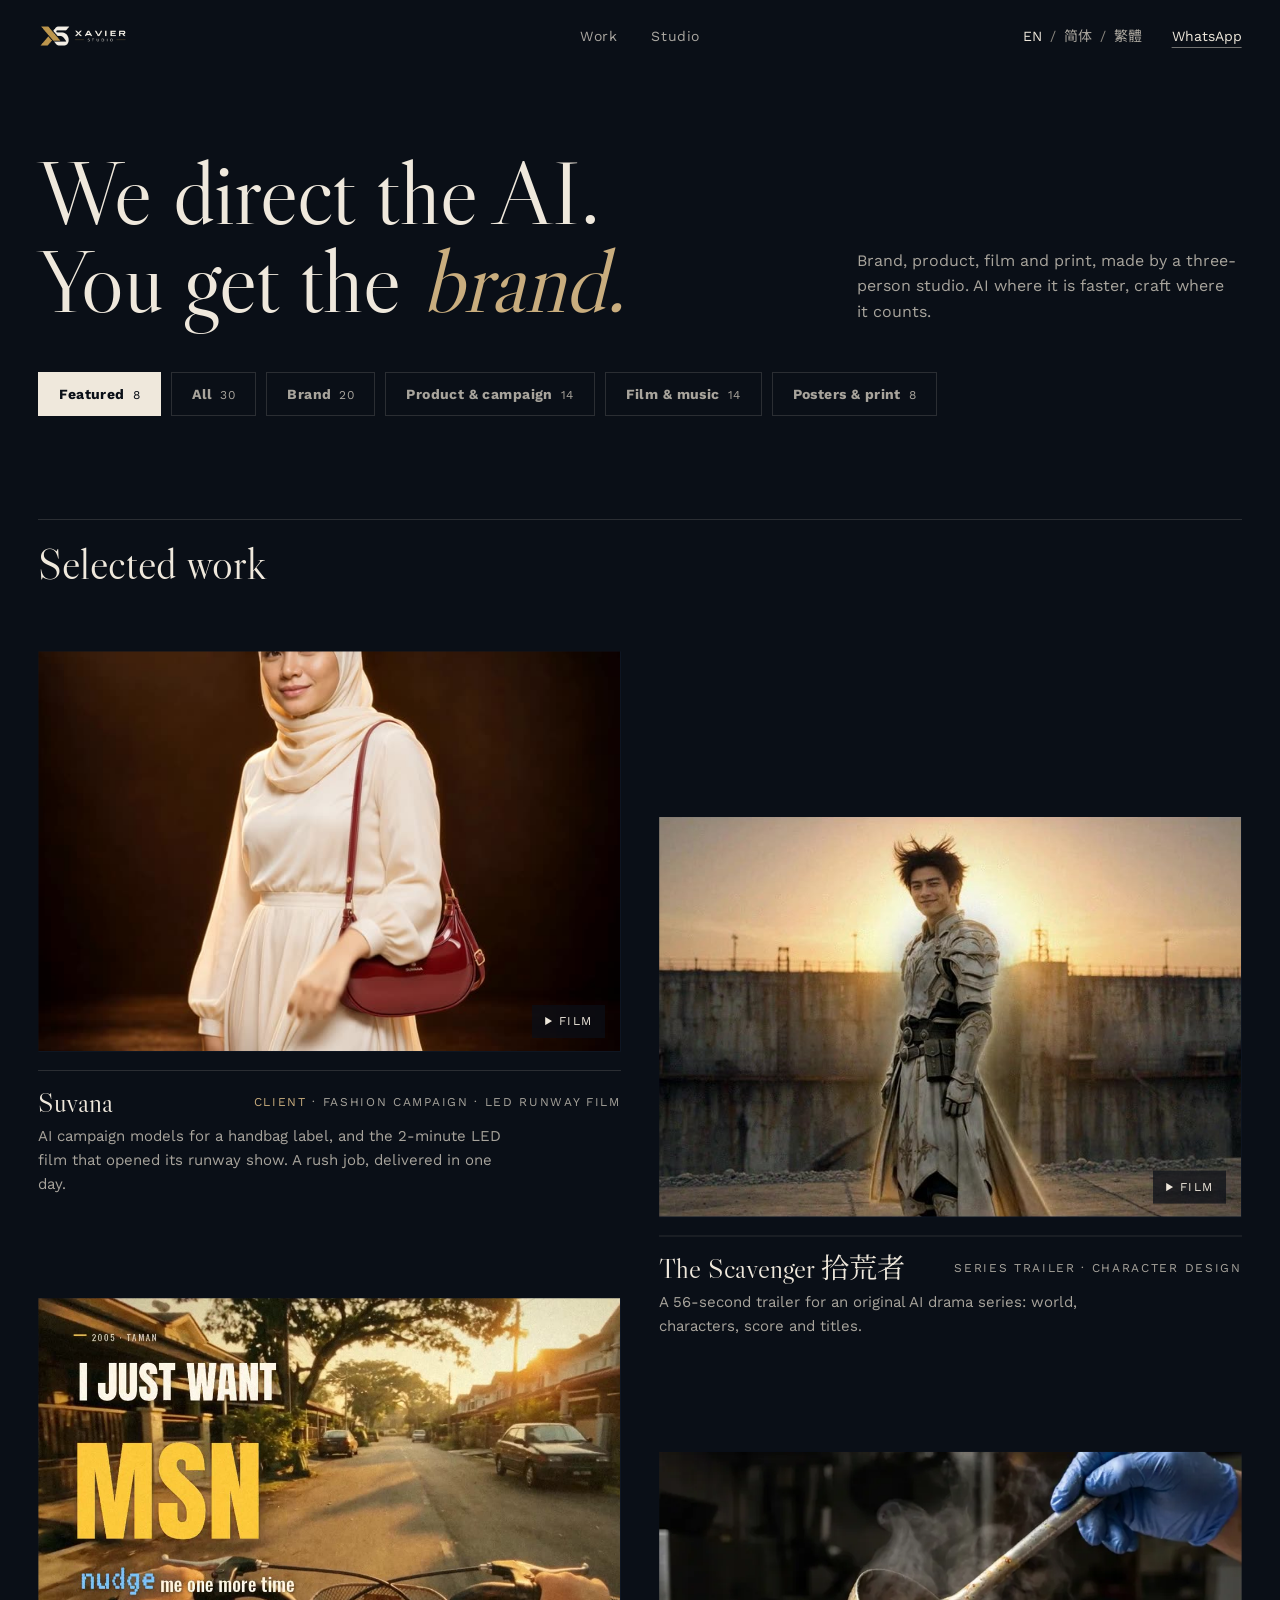
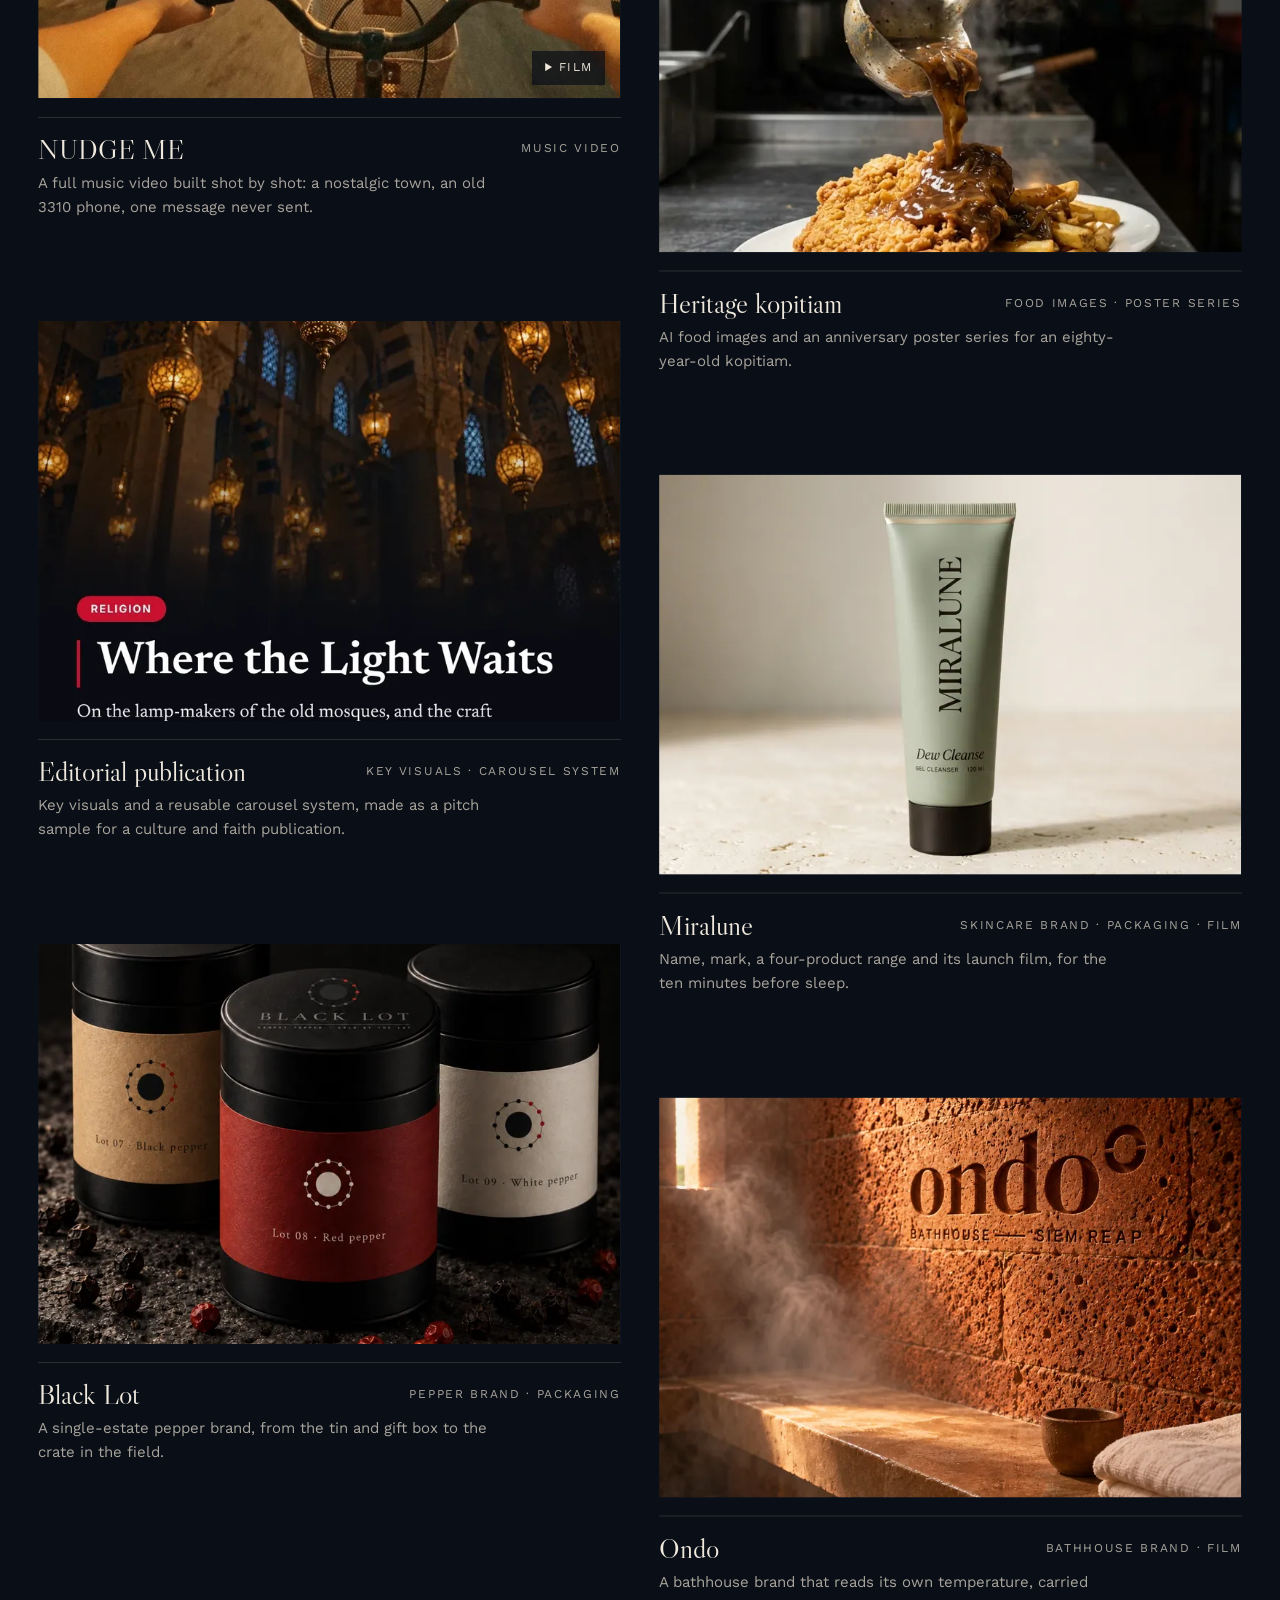
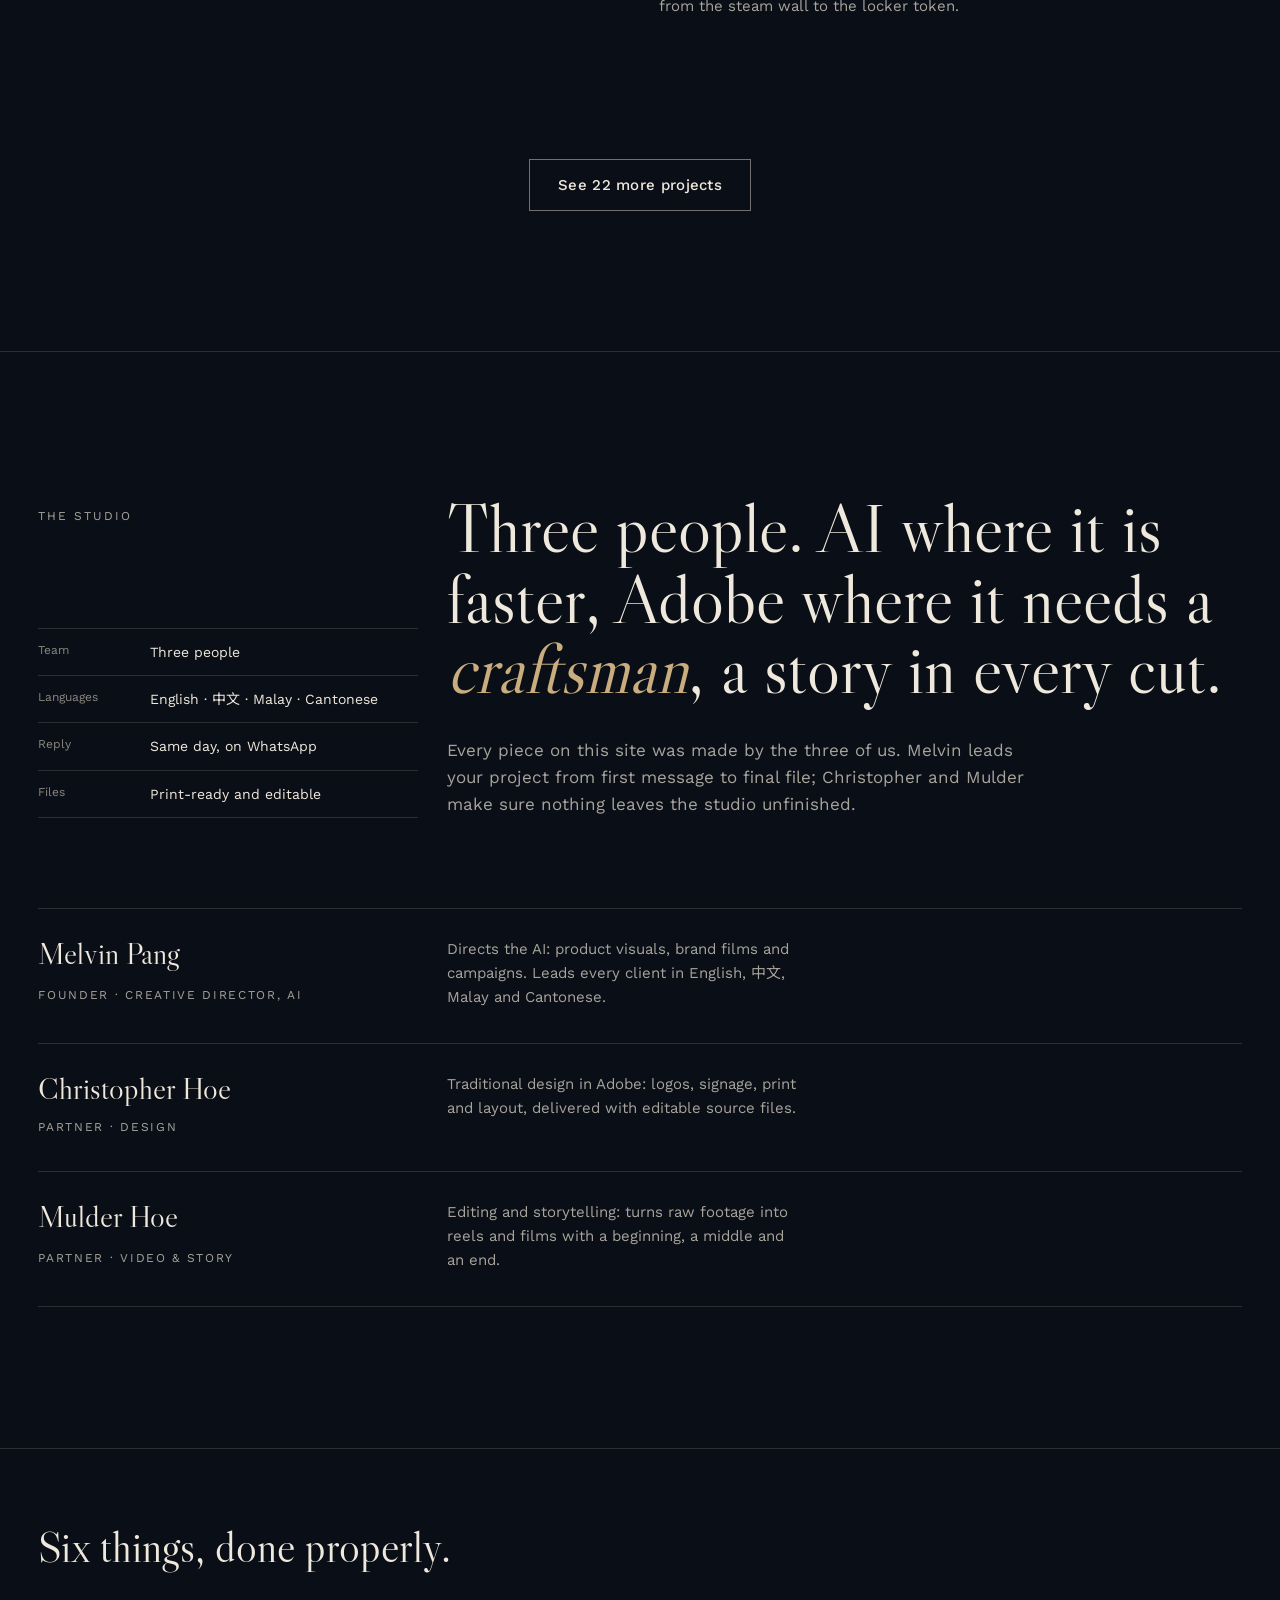
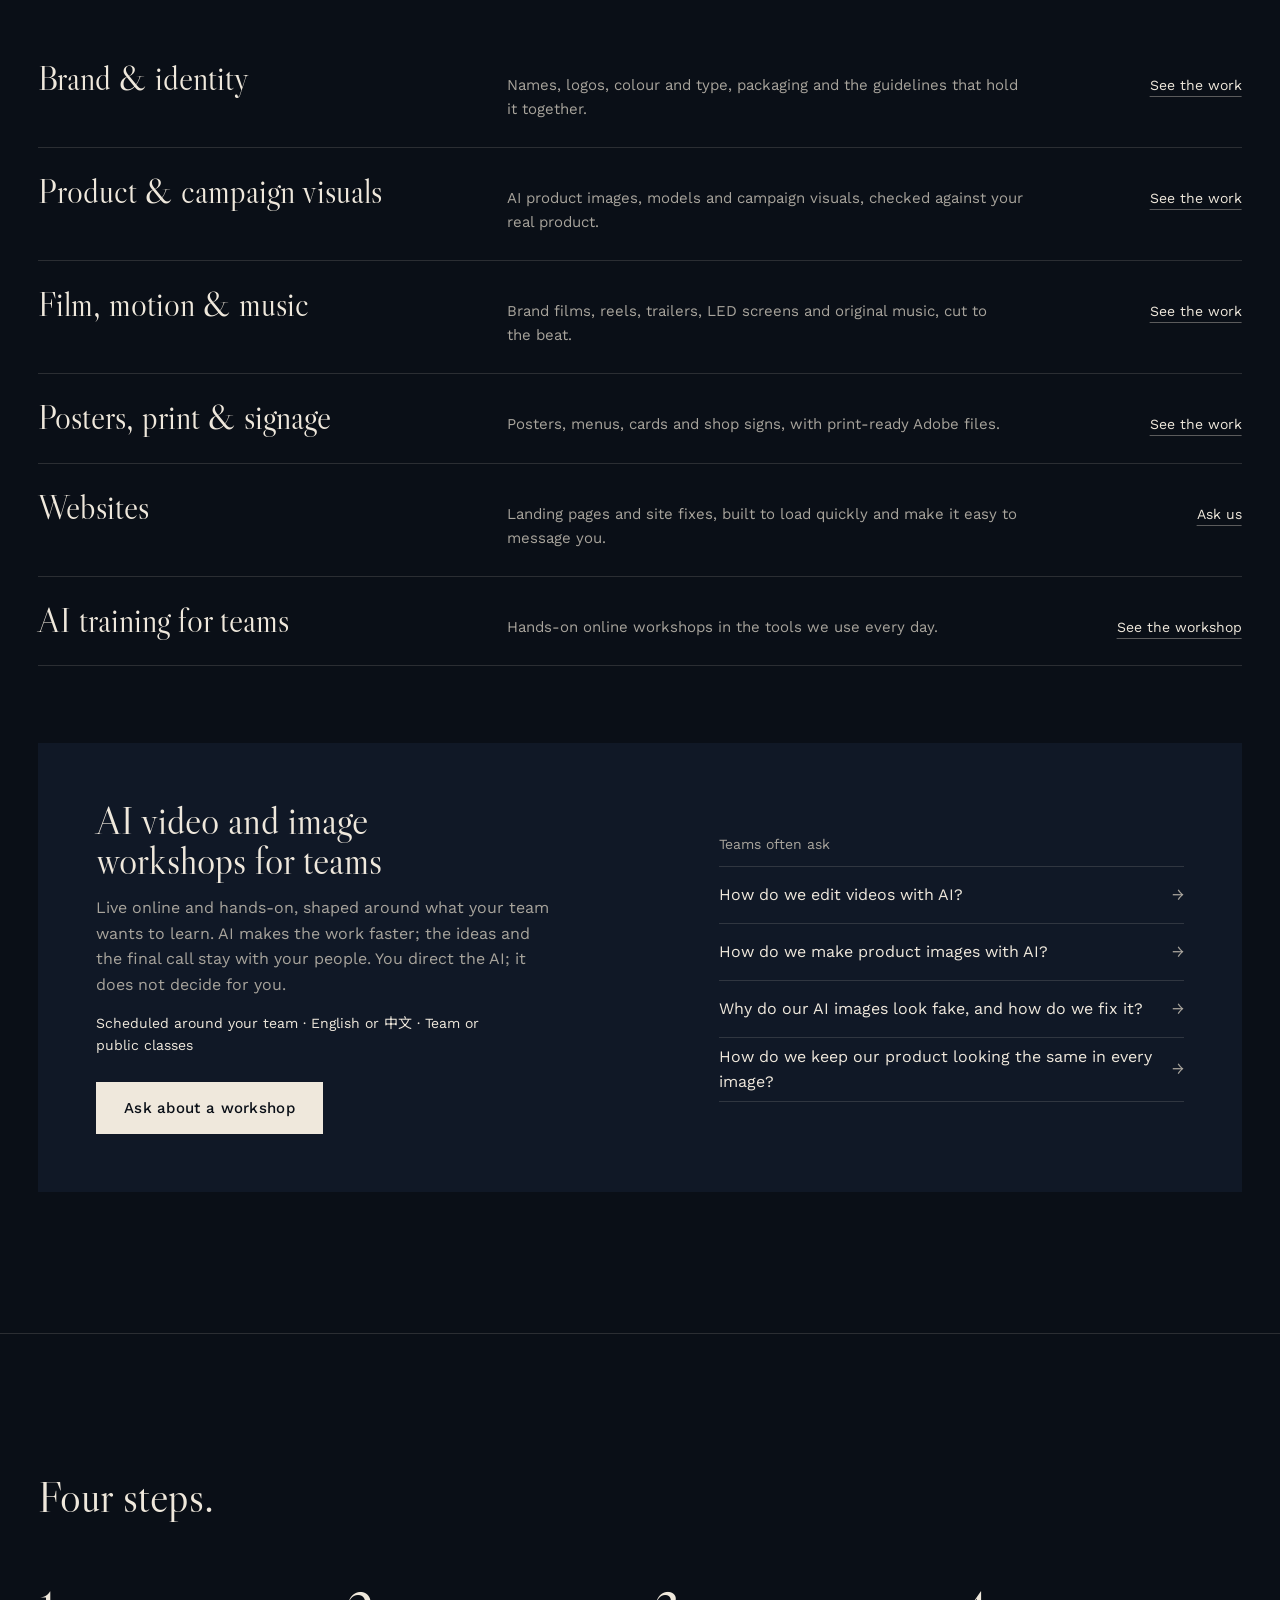
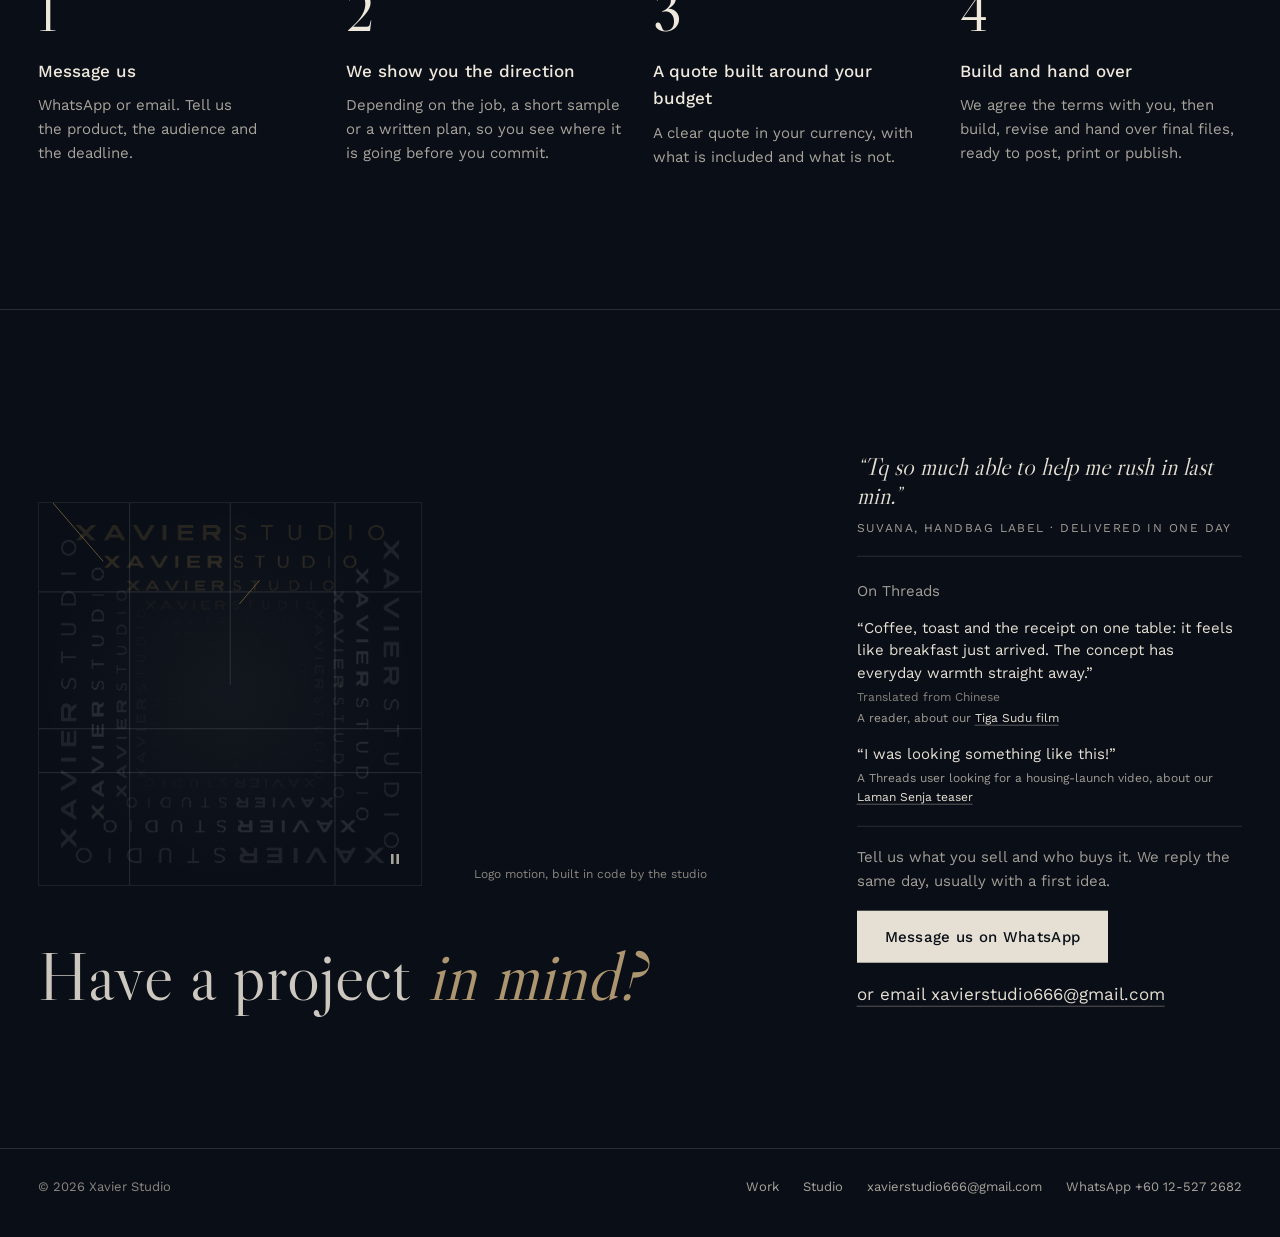
==== commit 0c035802: "Home page: point the share preview at the new image" ====
--- a/index.html
+++ b/index.html
@@ -14,14 +14,14 @@
 <meta property="og:locale:alternate" content="zh_TW">
 <meta property="og:title" content="Xavier Studio · Brand, product, film and print">
 <meta property="og:description" content="A three-person studio for brand, product visuals, film and print. AI where it is faster, craft where it counts. English and 中文.">
-<meta property="og:image" content="https://xavier-studio.github.io/assets/og-v3.jpg">
+<meta property="og:image" content="https://xavier-studio.github.io/assets/og-share.jpg">
 <meta property="og:image:width" content="1200">
 <meta property="og:image:height" content="630">
-<meta property="og:image:alt" content="Xavier Studio: We direct the AI. You get the brand.">
+<meta property="og:image:alt" content="Xavier Studio: We direct the AI. You get the brand. Suvana campaign models on a warm stage.">
 <meta name="twitter:card" content="summary_large_image">
 <meta name="twitter:title" content="Xavier Studio · Brand, product, film and print">
 <meta name="twitter:description" content="A three-person studio for brand, product visuals, film and print. AI where it is faster, craft where it counts. English and 中文.">
-<meta name="twitter:image" content="https://xavier-studio.github.io/assets/og-v3.jpg">
+<meta name="twitter:image" content="https://xavier-studio.github.io/assets/og-share.jpg">
 <meta name="theme-color" content="#0A0F17">
 <link rel="icon" type="image/png" sizes="32x32" href="assets/favicon-32.png">
 <link rel="icon" type="image/png" sizes="192x192" href="assets/icon-192.png">
